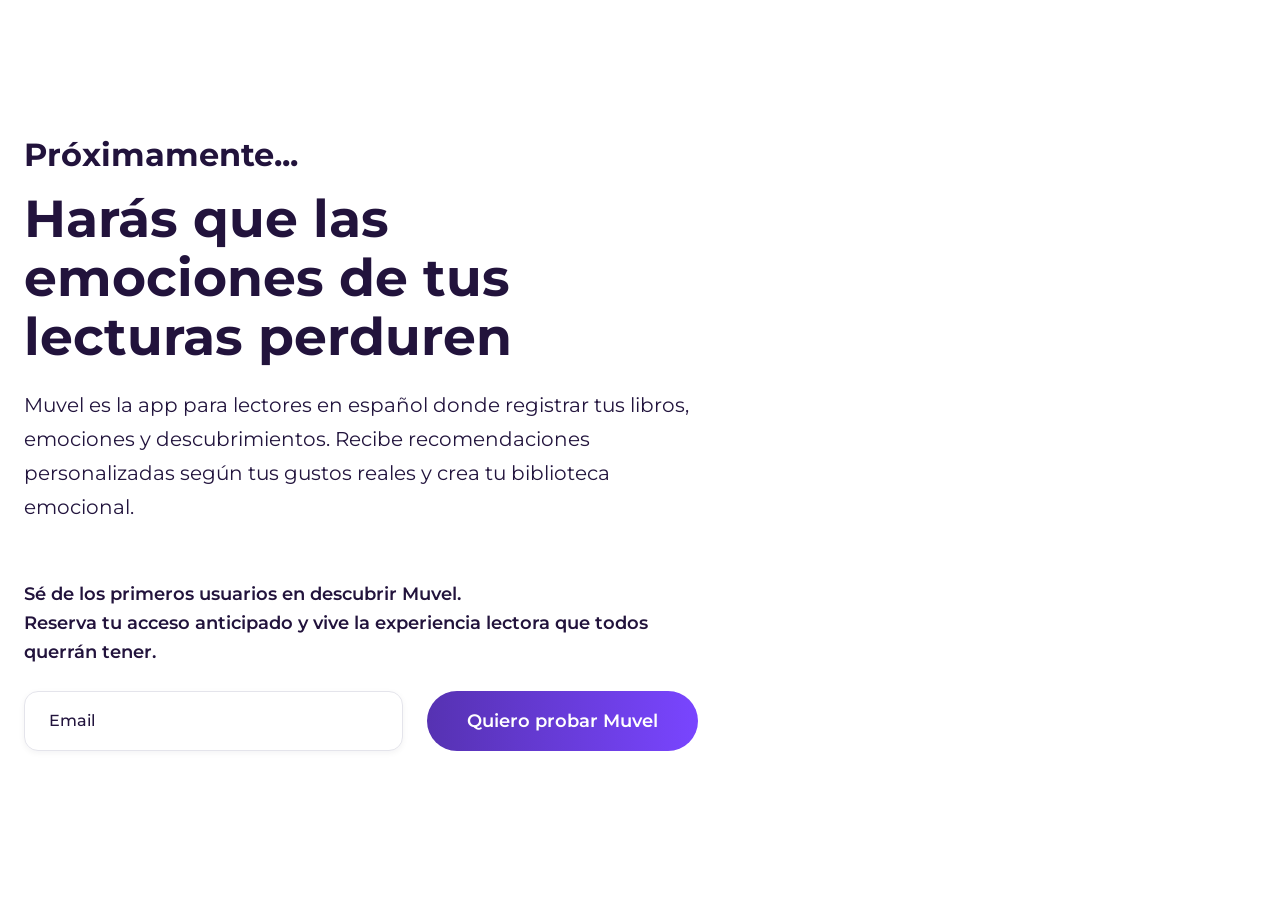
==== index.html @ 76f4d7ae "Redo form code" ====
<!DOCTYPE html>
<html data-wf-domain="muvelapp.com" data-wf-page="687103ee3de84ca63ff8474a"
      data-wf-site="687103ee3de84ca63ff84767" data-wf-status="1" lang="en"
      class="w-mod-js w-mod-touch wf-montserrat-n2-active wf-montserrat-n5-active wf-montserrat-n4-active wf-montserrat-n3-active wf-montserrat-n9-active wf-montserrat-n6-active wf-montserrat-n1-active wf-montserrat-n7-active wf-montserrat-n8-active wf-montserrat-i9-active wf-montserrat-i3-active wf-montserrat-i1-active wf-montserrat-i7-active wf-montserrat-i2-active wf-montserrat-i5-active wf-montserrat-i6-active wf-montserrat-i8-active wf-montserrat-i4-active wf-active w-mod-ix">
<head>
    <meta http-equiv="Content-Type" content="text/html; charset=UTF-8">
    <style>.wf-force-outline-none[tabindex="-1"]:focus {
        outline: none;
    }</style>
    <title>Muvel - Tu app de libros en español para registrar lecturas y emociones</title>
    <meta content="Muvel es la app para lectores en español donde registrarás tus libros y emociones al leer. Descubrí recomendaciones personalizadas según tus gustos reales y creá tu biblioteca emocional. Próximamente disponible."
          name="description">
    <meta content="Muvel - Tu app de libros en español para registrar lecturas y emociones" property="og:title">
    <meta content="Muvel es la app para lectores en español donde registrarás tus libros y emociones al leer. Descubrí recomendaciones personalizadas según tus gustos reales y creá tu biblioteca emocional. Próximamente disponible."
          property="og:description">
    <meta content="https://site.muvelapp.com/opengraph.png" property="og:image">
    <meta content="Muvel - Tu app de libros en español para registrar lecturas y emociones" property="twitter:title">
    <meta content="Muvel es la app para lectores en español donde registrarás tus libros y emociones al leer. Descubrí recomendaciones personalizadas según tus gustos reales y creá tu biblioteca emocional. Próximamente disponible."
          property="twitter:description">
    <meta content="https://site.muvelapp.com/opengraph.png" property="twitter:image">
    <meta property="og:type" content="website">
    <meta content="summary_large_image" name="twitter:card">
    <meta content="width=device-width, initial-scale=1" name="viewport">
    <meta content="Muvel" name="generator">
    <link href="assets/muvelapp.css" rel="stylesheet" type="text/css">
    <link href="https://fonts.googleapis.com/" rel="preconnect">
    <link href="https://fonts.gstatic.com/" rel="preconnect" crossorigin="anonymous">
    <script src="assets/webfont.js" type="text/javascript"></script>
    <script type="text/javascript">WebFont.load({google: {families: ["Montserrat:100,100italic,200,200italic,300,300italic,400,400italic,500,500italic,600,600italic,700,700italic,800,800italic,900,900italic"]}});</script>
    <script type="text/javascript">!function (o, c) {
        var n = c.documentElement, t = " w-mod-";
        n.className += t + "js", ("ontouchstart" in o || o.DocumentTouch && c instanceof DocumentTouch) && (n.className += t + "touch")
    }(window, document);</script>
    <link href="https://site.muvelapp.com/favicon.png" rel="shortcut icon" type="image/x-icon">
    <link href="https://site.muvelapp.com/webclic.png" rel="apple-touch-icon">
    <link href="https://muvelapp.com/" rel="canonical">
</head>
<body class="body">
<div class="page-wrapper">
    <div data-w-id="ee66bade-55fe-b19a-4c7f-34e218c66fb2" class="section home-hero">
        <div class="container-default home-hero w-container">
            <div class="home-hero-wrapper">
                <div class="home-hero-content"><img src="https://site.muvelapp.com/logo.png"
                                                    srcset="https://site.muvelapp.com/logo-500.png 500w, https://site.muvelapp.com/logo-800.png 800w, https://site.muvelapp.com/logo-1080.png 1080w, https://site.muvelapp.com/logo-1600.png 1600w, https://site.muvelapp.com/logo-2000.png 2000w, https://site.muvelapp.com/logo-bold.png 2228w"
                                                    width="Auto"
                                                    sizes="(max-width: 767px) 100vw, (max-width: 991px) 728px, 940px"
                                                    alt="" class="header-logo">
                    <h2 class="title about-careers">Próximamente...</h2>
                    <h1 data-w-id="03394d4c-e7c1-e58b-b865-8094a937b6ac"
                        style="transform: translate3d(0px, 0px, 0px) scale3d(1, 1, 1) rotateX(0deg) rotateY(0deg) rotateZ(0deg) skew(0deg, 0deg); opacity: 1; transform-style: preserve-3d;"
                        class="heading"><strong class="bold-text-3">Harás que las emociones de tus lecturas
                        perduren</strong></h1>
                    <p data-w-id="7b39e39f-418a-2eea-380b-c4c97248a7a3"
                       style="transform: translate3d(0px, 0px, 0px) scale3d(1, 1, 1) rotateX(0deg) rotateY(0deg) rotateZ(0deg) skew(0deg, 0deg); opacity: 1; transform-style: preserve-3d;"
                       class="paragraph-large home-hero">Muvel es la app para lectores en español donde registrar tus
                        libros, emociones y descubrimientos. Recibe recomendaciones personalizadas según tus gustos
                        reales y crea tu biblioteca emocional.</p>
                    <div class="text-block-3">Sé de los primeros usuarios en descubrir Muvel.<br>Reserva tu acceso
                        anticipado y vive la experiencia lectora que todos querrán tener.
                    </div>
                    <div class="w-form">
                        <form id="email-form" name="email-form" data-name="Email Form" class="form-2" aria-label="Email Form">
                            <input class="input w-input" maxlength="256" name="email" data-name="Email"
                                   placeholder="Email" type="email" id="email" required="">
                            <input type="submit" data-wait="Un momento..."
                                   class="button-primary w-button" value="Quiero probar Muvel">
                        </form>
                        <div id="success-message" class="success-message-2 w-form-done" tabindex="-1" role="region"
                             aria-label="Email Form success">
                            <div class="text-block-5">¡Gracias! Tu solicitud de fue enviada.<br>Te contactaremos pronto
                                para darte acceso a nuestra app.
                            </div>
                        </div>
                        <div id="error-message" class="error-message w-form-fail" tabindex="-1" role="region"
                             aria-label="Email Form failure">
                            <div>¡Ups! Algo salió mal.</div>
                        </div>
                    </div>
                </div>
                <header class="hero-image-wrapper">
                    <div class="bg home-hero"><img src="https://site.muvelapp.com/background.png"
                                                   srcset="https://site.muvelapp.com/background-500.png 500w, https://site.muvelapp.com/background-800.png 800w, https://site.muvelapp.com/background-1080.png 1080w, https://site.muvelapp.com/background-2040.png 1577w"
                                                   data-w-id="b68f268d-3dcc-ef2b-8ead-6e0f1eb73aaa"
                                                   sizes="(max-width: 767px) 100vw, (max-width: 991px) 728px, 940px"
                                                   alt="" class="image bg-home-hero"
                                                   style="will-change: transform; transform: translate3d(0px, 0px, 0px) scale3d(4, 4, 1) rotateX(0deg) rotateY(0deg) rotateZ(-180deg) skew(0deg, 0deg); transform-style: preserve-3d;">
                    </div>
                    <img src="https://site.muvelapp.com/prototype.png" alt=""
                         sizes="(max-width: 767px) 100vw, (max-width: 991px) 728px, 940px"
                         srcset="https://site.muvelapp.com/prototype-500.png 500w, https://site.muvelapp.com/prototype-800.png 800w, https://site.muvelapp.com/prototype-1080.png 1080w, https://site.muvelapp.com/prototype-2044.png 1335w"
                         class="image home-hero"
                         style="will-change: opacity, transform; opacity: 1; transform: translate3d(0px, 39.9856px, 0px) scale3d(1, 1, 1) rotateX(0deg) rotateY(0deg) rotateZ(0deg) skew(0deg, 0deg); transform-style: preserve-3d;">
                </header>
            </div>
        </div>
    </div>
</div>
<script src="assets/jquery-3.5.1.min.js" type="text/javascript"
        integrity="sha256-9/aliU8dGd2tb6OSsuzixeV4y/faTqgFtohetphbbj0=" crossorigin="anonymous"></script>
<script src="assets/script1.js" type="text/javascript"></script>
<script src="assets/script2.js" type="text/javascript"></script>
<script src="assets/script3.js" type="text/javascript"></script>
<style>.card.faq {
    cursor: pointer;
    touch-action: manipulation;
}

null {
    cursor: pointer;
    touch-action: manipulation;
}</style>
<style>.card.faq {
    cursor: pointer;
    touch-action: manipulation;
}</style>
</body>
<y4d443310-49e5-4757-8be0-3e468cffb097>
    <template shadowrootmode="closed">
        <div id="3424764d-53c9-4729-9042-83f203bd548a"
             style="position: fixed; top: 0px; left: 50%; transform: translateX(-50%); z-index: 2147483647;"></div>
        <style>*, ::backdrop, :after, :before {
            --tw-border-spacing-x: 0;
            --tw-border-spacing-y: 0;
            --tw-translate-x: 0;
            --tw-translate-y: 0;
            --tw-rotate: 0;
            --tw-skew-x: 0;
            --tw-skew-y: 0;
            --tw-scale-x: 1;
            --tw-scale-y: 1;
            --tw-pan-x: ;
            --tw-pan-y: ;
            --tw-pinch-zoom: ;
            --tw-scroll-snap-strictness: proximity;
            --tw-gradient-from-position: ;
            --tw-gradient-via-position: ;
            --tw-gradient-to-position: ;
            --tw-ordinal: ;
            --tw-slashed-zero: ;
            --tw-numeric-figure: ;
            --tw-numeric-spacing: ;
            --tw-numeric-fraction: ;
            --tw-ring-inset: ;
            --tw-ring-offset-width: 0px;
            --tw-ring-offset-color: #fff;
            --tw-ring-color: #3b82f680;
            --tw-ring-offset-shadow: 0 0 #0000;
            --tw-ring-shadow: 0 0 #0000;
            --tw-shadow: 0 0 #0000;
            --tw-shadow-colored: 0 0 #0000;
            --tw-blur: ;
            --tw-brightness: ;
            --tw-contrast: ;
            --tw-grayscale: ;
            --tw-hue-rotate: ;
            --tw-invert: ;
            --tw-saturate: ;
            --tw-sepia: ;
            --tw-drop-shadow: ;
            --tw-backdrop-blur: ;
            --tw-backdrop-brightness: ;
            --tw-backdrop-contrast: ;
            --tw-backdrop-grayscale: ;
            --tw-backdrop-hue-rotate: ;
            --tw-backdrop-invert: ;
            --tw-backdrop-opacity: ;
            --tw-backdrop-saturate: ;
            --tw-backdrop-sepia: ;
            --tw-contain-size: ;
            --tw-contain-layout: ;
            --tw-contain-paint: ;
            --tw-contain-style:
        }

        *, :after, :before {
            border: 0 solid #1b1b1b33;
            box-sizing: border-box
        }

        :after, :before {
            --tw-content: ""
        }

        :host, html {
            line-height: 1.5;
            -webkit-text-size-adjust: 100%;
            font-family: Lato, ui-sans-serif, system-ui, -apple-system, BlinkMacSystemFont, Segoe UI, Roboto, Helvetica Neue, Arial, Noto Sans, sans-serif, Apple Color Emoji, Segoe UI Emoji, Segoe UI Symbol, Noto Color Emoji;
            font-feature-settings: normal;
            font-variation-settings: normal;
            tab-size: 4;
            -webkit-tap-highlight-color: transparent
        }

        body {
            line-height: inherit;
            margin: 0
        }

        hr {
            border-top-width: 1px;
            color: inherit;
            height: 0
        }

        abbr:where([title]) {
            text-decoration: underline dotted
        }

        h1, h2, h3, h4, h5, h6 {
            font-size: inherit;
            font-weight: inherit
        }

        a {
            color: inherit;
            text-decoration: inherit
        }

        b, strong {
            font-weight: bolder
        }

        code, kbd, pre, samp {
            font-family: ui-monospace, SFMono-Regular, Menlo, Monaco, Consolas, Liberation Mono, Courier New, monospace;
            font-feature-settings: normal;
            font-size: 1em;
            font-variation-settings: normal
        }

        small {
            font-size: 80%
        }

        sub, sup {
            font-size: 75%;
            line-height: 0;
            position: relative;
            vertical-align: initial
        }

        sub {
            bottom: -.25em
        }

        sup {
            top: -.5em
        }

        table {
            border-collapse: collapse;
            border-color: inherit;
            text-indent: 0
        }

        button, input, optgroup, select, textarea {
            color: inherit;
            font-family: inherit;
            font-feature-settings: inherit;
            font-size: 100%;
            font-variation-settings: inherit;
            font-weight: inherit;
            letter-spacing: inherit;
            line-height: inherit;
            margin: 0;
            padding: 0
        }

        button, select {
            text-transform: none
        }

        button, input:where([type=button]), input:where([type=reset]), input:where([type=submit]) {
            -webkit-appearance: button;
            background-color: initial;
            background-image: none
        }

        :-moz-focusring {
            outline: auto
        }

        :-moz-ui-invalid {
            box-shadow: none
        }

        progress {
            vertical-align: initial
        }

        ::-webkit-inner-spin-button, ::-webkit-outer-spin-button {
            height: auto
        }

        [type=search] {
            -webkit-appearance: textfield;
            outline-offset: -2px
        }

        ::-webkit-search-decoration {
            -webkit-appearance: none
        }

        ::-webkit-file-upload-button {
            -webkit-appearance: button;
            font: inherit
        }

        summary {
            display: list-item
        }

        blockquote, dd, dl, figure, h1, h2, h3, h4, h5, h6, hr, p, pre {
            margin: 0
        }

        fieldset {
            margin: 0
        }

        fieldset, legend {
            padding: 0
        }

        menu, ol, ul {
            list-style: none;
            margin: 0;
            padding: 0
        }

        dialog {
            padding: 0
        }

        textarea {
            resize: vertical
        }

        input::placeholder, textarea::placeholder {
            color: #5e5e5e;
            opacity: 1
        }

        [role=button], button {
            cursor: pointer
        }

        :disabled {
            cursor: default
        }

        audio, canvas, embed, iframe, img, object, svg, video {
            display: block;
            vertical-align: middle
        }

        img, video {
            height: auto;
            max-width: 100%
        }

        [hidden]:where(:not([hidden=until-found])) {
            display: none
        }

        :host, :root {
            --white-fixed: 255 255 255;
            --black-fixed: 27 27 27;
            --background-low: 243 243 243;
            --background-high: 255 255 255;
            --background-overlay: #1b1b1bad;
            --background-success: 10 133 80;
            --background-caution: 222 39 23;
            --background-attention: 255 161 0;
            --text-primary: 27 27 27;
            --text-secondary: 94 94 94;
            --text-disabled: #1b1b1b5c;
            --text-accent-primary: 62 95 255;
            --text-accent-secondary: 59 84 199;
            --text-accent-disabled: #1b1b1b5c;
            --text-success: 6 121 72;
            --text-caution: 191 34 19;
            --text-attention: 217 108 0;
            --text-on-accent-primary: 255 255 255;
            --text-on-accent-secondary: #ffffffb3;
            --text-on-accent-disabled: #fff;
            --fill-accent-primary: 62 95 255;
            --fill-accent-secondary: 59 84 199;
            --fill-accent-tertiary: 43 67 178;
            --fill-accent-disabled: #1b1b1b33;
            --fill-grey-primary: 255 255 255;
            --fill-grey-secondary: 241 241 241;
            --fill-grey-tertiary: 250 250 250;
            --fill-grey-disabled: #1b1b1b33;
            --fill-grey-neutral: 136 136 136;
            --fill-grey-black: 27 27 27;
            --fill-success: 10 133 80;
            --fill-caution: 222 39 23;
            --fill-attention: 255 161 0;
            --stroke-divider: 224 224 224;
            --stroke-card-soft: 237 237 237;
            --stroke-card-medium: #1b1b1b4d;
            --stroke-disabled: #1b1b1b33;
            --system-info: 62 95 255;
            --system-success: 6 121 72;
            --system-caution: 255 126 35;
            --system-attention: 191 34 19;
            --system-critical: 191 34 19
        }

        .dark {
            --white-fixed: 255 255 255;
            --black-fixed: 27 27 27;
            --background-low: 63 63 63;
            --background-high: 27 27 27;
            --background-overlay: #1b1b1bad;
            --background-success: 24 134 87;
            --background-caution: 222 39 23;
            --background-attention: 255 161 0;
            --text-primary: 255 255 255;
            --text-secondary: 207 207 207;
            --text-disabled: #ffffff54;
            --text-accent-primary: 97 124 255;
            --text-accent-secondary: 59 84 199;
            --text-accent-disabled: #ffffff5c;
            --text-success: 51 204 112;
            --text-caution: 255 120 107;
            --text-attention: 250 146 0;
            --text-on-accent-primay: 255 255 255;
            --text-on-accent-secondary: #ffffffb3;
            --text-on-accent-disabled: #ffffff5c;
            --fill-accent-primary: 62 95 255;
            --fill-accent-secondary: 59 84 199;
            --fill-accent-tertiary: 43 67 178;
            --fill-grey-primary: 63 63 63;
            --fill-grey-secondary: 41 41 41;
            --fill-grey-tertiary: 32 32 32;
            --fill-grey-neutral: 162 162 162;
            --fill-accent-disabled: #ffffff26;
            --fill-grey-disabled: #ffffff26;
            --fill-grey-black: 255 255 255;
            --fill-success: 24 134 87;
            --fill-caution: 222 39 23;
            --fill-attention: 255 161 0;
            --stroke-divider: 46 46 46;
            --stroke-card-soft: 45 45 45;
            --stroke-card-medium: #75757575;
            --stroke-disabled: #ffffff26;
            --system-info: 62 95 255;
            --system-success: 51 204 112;
            --system-caution: 227 122 48;
            --system-attention: 255 120 107;
            --system-critical: 255 120 107
        }

        .container {
            width: 100%
        }

        @media (min-width: 640px) {
            .container {
                max-width: 640px
            }
        }

        @media (min-width: 768px) {
            .container {
                max-width: 768px
            }
        }

        @media (min-width: 1024px) {
            .container {
                max-width: 1024px
            }
        }

        @media (min-width: 1280px) {
            .container {
                max-width: 1280px
            }
        }

        @media (min-width: 1536px) {
            .container {
                max-width: 1536px
            }
        }

        .pointer-events-none {
            pointer-events: none
        }

        .\!visible {
            visibility: visible !important
        }

        .inset-0 {
            inset: 0
        }

        .inset-y-0 {
            bottom: 0;
            top: 0
        }

        .bottom-0 {
            bottom: 0
        }

        .bottom-\[64px\] {
            bottom: 64px
        }

        .left-0 {
            left: 0
        }

        .left-1\/2, .left-2\/4 {
            left: 50%
        }

        .top-1\/2 {
            top: 50%
        }

        .top-2 {
            top: .5em
        }

        .top-2\/4 {
            top: 50%
        }

        .z-50 {
            z-index: 50
        }

        .z-\[1\] {
            z-index: 1
        }

        .m-0 {
            margin: 0
        }

        .\!mt-0\.5 {
            margin-top: .125em !important
        }

        .ml-1\.5 {
            margin-left: .375em
        }

        .ml-10 {
            margin-left: 2.5em
        }

        .ml-4 {
            margin-left: 1em
        }

        .mr-0 {
            margin-right: 0
        }

        .mr-10 {
            margin-right: 2.5em
        }

        .mr-4 {
            margin-right: 1em
        }

        .mt-0\.5 {
            margin-top: .125em
        }

        .line-clamp-2 {
            -webkit-line-clamp: 2
        }

        .line-clamp-2, .line-clamp-3 {
            display: -webkit-box;
            overflow: hidden;
            -webkit-box-orient: vertical
        }

        .line-clamp-3 {
            -webkit-line-clamp: 3
        }

        .line-clamp-4 {
            -webkit-line-clamp: 4
        }

        .line-clamp-4, .line-clamp-5 {
            display: -webkit-box;
            overflow: hidden;
            -webkit-box-orient: vertical
        }

        .line-clamp-5 {
            -webkit-line-clamp: 5
        }

        .line-clamp-6 {
            display: -webkit-box;
            overflow: hidden;
            -webkit-box-orient: vertical;
            -webkit-line-clamp: 6
        }

        .table {
            display: table
        }

        .inline-table {
            display: inline-table
        }

        .table-caption {
            display: table-caption
        }

        .table-cell {
            display: table-cell
        }

        .table-column {
            display: table-column
        }

        .table-column-group {
            display: table-column-group
        }

        .table-footer-group {
            display: table-footer-group
        }

        .table-header-group {
            display: table-header-group
        }

        .table-row-group {
            display: table-row-group
        }

        .table-row {
            display: table-row
        }

        .flow-root {
            display: flow-root
        }

        .inline-grid {
            display: inline-grid
        }

        .contents {
            display: contents
        }

        .list-item {
            display: list-item
        }

        .h-11 {
            height: 2.75em
        }

        .h-12 {
            height: 3em
        }

        .h-2 {
            height: .5em
        }

        .h-3\.5 {
            height: .875em
        }

        .h-\[154px\] {
            height: 154px
        }

        .h-\[18px\] {
            height: 18px
        }

        .h-\[20px\] {
            height: 20px
        }

        .h-\[49px\] {
            height: 49px
        }

        .h-px {
            height: 1px
        }

        .max-h-\[165px\] {
            max-height: 165px
        }

        .max-h-\[205px\] {
            max-height: 205px
        }

        .min-h-15 {
            min-height: 3.75em
        }

        .min-h-\[154px\] {
            min-height: 154px
        }

        .w-12 {
            width: 3em
        }

        .w-2 {
            width: .5em
        }

        .w-3\.5 {
            width: .875em
        }

        .w-44 {
            width: 11em
        }

        .w-\[18px\] {
            width: 18px
        }

        .w-\[38px\] {
            width: 38px
        }

        .w-\[43\%\] {
            width: 43%
        }

        .w-\[49px\] {
            width: 49px
        }

        .w-\[57\%\] {
            width: 57%
        }

        .min-w-0 {
            min-width: 0
        }

        .min-w-19\.5 {
            min-width: 4.875em
        }

        .min-w-35\.5 {
            min-width: 8.875em
        }

        .min-w-42\.5 {
            min-width: 10.625em
        }

        .flex-1 {
            flex: 1 1 0%
        }

        .flex-shrink {
            flex-shrink: 1
        }

        .flex-grow-0 {
            flex-grow: 0
        }

        .-translate-x-1\/2, .-translate-x-2\/4 {
            --tw-translate-x: -50%
        }

        .-translate-x-1\/2, .-translate-x-2\/4, .-translate-y-1\/2, .-translate-y-2\/4 {
            transform: translate(var(--tw-translate-x), var(--tw-translate-y)) rotate(var(--tw-rotate)) skew(var(--tw-skew-x)) skewY(var(--tw-skew-y)) scaleX(var(--tw-scale-x)) scaleY(var(--tw-scale-y))
        }

        .-translate-y-1\/2, .-translate-y-2\/4 {
            --tw-translate-y: -50%
        }

        .translate-x-1 {
            --tw-translate-x: .25em
        }

        .translate-x-1, .translate-x-5 {
            transform: translate(var(--tw-translate-x), var(--tw-translate-y)) rotate(var(--tw-rotate)) skew(var(--tw-skew-x)) skewY(var(--tw-skew-y)) scaleX(var(--tw-scale-x)) scaleY(var(--tw-scale-y))
        }

        .translate-x-5 {
            --tw-translate-x: 1.25em
        }

        .-rotate-90 {
            --tw-rotate: -90deg
        }

        .-rotate-90, .rotate-180 {
            transform: translate(var(--tw-translate-x), var(--tw-translate-y)) rotate(var(--tw-rotate)) skew(var(--tw-skew-x)) skewY(var(--tw-skew-y)) scaleX(var(--tw-scale-x)) scaleY(var(--tw-scale-y))
        }

        .rotate-180 {
            --tw-rotate: 180deg
        }

        .rotate-90 {
            --tw-rotate: 90deg
        }

        .rotate-90, .scale-100 {
            transform: translate(var(--tw-translate-x), var(--tw-translate-y)) rotate(var(--tw-rotate)) skew(var(--tw-skew-x)) skewY(var(--tw-skew-y)) scaleX(var(--tw-scale-x)) scaleY(var(--tw-scale-y))
        }

        .scale-100 {
            --tw-scale-x: 1;
            --tw-scale-y: 1
        }

        .scale-95 {
            --tw-scale-x: .95;
            --tw-scale-y: .95
        }

        .-scale-x-100, .scale-95 {
            transform: translate(var(--tw-translate-x), var(--tw-translate-y)) rotate(var(--tw-rotate)) skew(var(--tw-skew-x)) skewY(var(--tw-skew-y)) scaleX(var(--tw-scale-x)) scaleY(var(--tw-scale-y))
        }

        .-scale-x-100 {
            --tw-scale-x: -1
        }

        .transform {
            transform: translate(var(--tw-translate-x), var(--tw-translate-y)) rotate(var(--tw-rotate)) skew(var(--tw-skew-x)) skewY(var(--tw-skew-y)) scaleX(var(--tw-scale-x)) scaleY(var(--tw-scale-y))
        }

        @keyframes spin {
            to {
                transform: rotate(1turn)
            }
        }

        .animate-spin {
            animation: spin 1s linear infinite
        }

        .cursor-auto {
            cursor: auto
        }

        .select-none {
            user-select: none
        }

        .\!resize-none {
            resize: none !important
        }

        .appearance-none {
            appearance: none
        }

        .flex-wrap {
            flex-wrap: wrap
        }

        .flex-wrap-reverse {
            flex-wrap: wrap-reverse
        }

        .gap-4 {
            gap: 1em
        }

        .gap-x-3\.5 {
            column-gap: .875em
        }

        .gap-y-3 {
            row-gap: .75em
        }

        .overflow-auto {
            overflow: auto
        }

        .break-all {
            word-break: break-all
        }

        .rounded-full {
            border-radius: 9999px
        }

        .\!border-0 {
            border-width: 0 !important
        }

        .border-none {
            border-style: none
        }

        .border-disabled {
            border-color: var(--fill-accent-disabled)
        }

        .border-gray-700 {
            border-color: #1b1b1b4d
        }

        .border-transparent {
            border-color: #0000
        }

        .bg-black {
            background-color: rgb(var(--black-fixed))
        }

        .bg-black\/60 {
            background-color: rgb(var(--black-fixed)/.6)
        }

        .bg-disabled {
            background-color: var(--fill-accent-disabled)
        }

        .bg-gray-dark-400 {
            --tw-bg-opacity: 1;
            background-color: rgb(56 56 56/var(--tw-bg-opacity))
        }

        .bg-grey-disabled {
            background-color: var(--fill-grey-disabled)
        }

        .bg-primary {
            background-color: rgb(var(--fill-accent-primary))
        }

        .bg-transparent {
            background-color: initial
        }

        .fill-attention-foreground {
            fill: rgb(var(--text-attention))
        }

        .fill-black {
            fill: rgb(var(--black-fixed))
        }

        .fill-caution-foreground {
            fill: rgb(var(--text-caution))
        }

        .fill-disabled {
            fill: var(--fill-accent-disabled)
        }

        .fill-grey-neutral {
            fill: rgb(var(--fill-grey-neutral))
        }

        .fill-success-foreground {
            fill: rgb(var(--text-success))
        }

        .fill-system-attention {
            fill: rgb(var(--system-attention))
        }

        .fill-transparent {
            fill: #0000
        }

        .stroke-black {
            stroke: rgb(var(--black-fixed))
        }

        .stroke-disabled {
            stroke: var(--fill-accent-disabled)
        }

        .stroke-gray-300 {
            stroke: #1b1b1b5c
        }

        .stroke-gray-5 {
            stroke: #ffffff54
        }

        .stroke-grey-neutral {
            stroke: rgb(var(--fill-grey-neutral))
        }

        .stroke-white {
            stroke: rgb(var(--white-fixed))
        }

        .p-5 {
            padding: 1.25em
        }

        .px-3 {
            padding-left: .75em;
            padding-right: .75em
        }

        .py-1\.25 {
            padding-bottom: .3125em;
            padding-top: .3125em
        }

        .py-4 {
            padding-bottom: 1em;
            padding-top: 1em
        }

        .pb-0 {
            padding-bottom: 0
        }

        .pl-1 {
            padding-left: .25em
        }

        .pl-10 {
            padding-left: 2.5em
        }

        .pl-2\.5 {
            padding-left: .625em
        }

        .pr-2 {
            padding-right: .5em
        }

        .pr-2\.5 {
            padding-right: .625em
        }

        .pr-9 {
            padding-right: 2.25em
        }

        .pt-2\.5 {
            padding-top: .625em
        }

        .text-left {
            text-align: left
        }

        .text-right {
            text-align: right
        }

        .text-justify {
            text-align: justify
        }

        .text-end {
            text-align: end
        }

        .text-2xl {
            font-size: 1.5em;
            line-height: 1.17em
        }

        .text-sm {
            font-size: .875em;
            line-height: 1.43em
        }

        .text-xs {
            font-size: .75em;
            line-height: 1.34em
        }

        .font-medium {
            font-weight: 500
        }

        .font-normal {
            font-weight: 400
        }

        .font-semibold {
            font-weight: 600
        }

        .capitalize {
            text-transform: capitalize
        }

        .normal-case {
            text-transform: none
        }

        .leading-\[1\.67em\] {
            line-height: 1.67em
        }

        .text-black {
            color: rgb(var(--black-fixed))
        }

        .text-caution {
            color: rgb(var(--background-caution))
        }

        .text-caution-foreground {
            color: rgb(var(--text-caution))
        }

        .text-disabled-accent-foreground {
            color: var(--text-accent-disabled)
        }

        .text-disabled-foreground {
            color: var(--text-disabled)
        }

        .text-gray-200 {
            color: #1b1b1b33
        }

        .text-gray-500 {
            --tw-text-opacity: 1;
            color: rgb(237 237 237/var(--tw-text-opacity))
        }

        .text-grey-neutral {
            color: rgb(var(--fill-grey-neutral))
        }

        .text-primary {
            color: rgb(var(--fill-accent-primary))
        }

        .text-primary-accent-foreground {
            color: rgb(var(--text-accent-primary))
        }

        .text-primary-foreground {
            color: rgb(var(--text-primary))
        }

        .text-success {
            color: rgb(var(--background-success))
        }

        .text-success-foreground {
            color: rgb(var(--text-success))
        }

        .text-transparent {
            color: #0000
        }

        .text-white {
            color: rgb(var(--white-fixed))
        }

        .opacity-0 {
            opacity: 0
        }

        .opacity-100 {
            opacity: 1
        }

        .shadow {
            --tw-shadow: 0px 8px 8px #1b1b1b1f;
            --tw-shadow-colored: 0px 8px 8px var(--tw-shadow-color);
            box-shadow: var(--tw-ring-offset-shadow, 0 0 #0000), var(--tw-ring-shadow, 0 0 #0000), var(--tw-shadow)
        }

        .outline-none {
            outline: 2px solid #0000;
            outline-offset: 2px
        }

        .transition {
            transition-duration: .15s;
            transition-property: color, background-color, border-color, text-decoration-color, fill, stroke, opacity, box-shadow, transform, filter, backdrop-filter;
            transition-timing-function: cubic-bezier(.4, 0, .2, 1)
        }

        .transition-all {
            transition-duration: .15s;
            transition-property: all;
            transition-timing-function: cubic-bezier(.4, 0, .2, 1)
        }

        .duration-100 {
            transition-duration: .1s
        }

        .duration-200 {
            transition-duration: .2s
        }

        .duration-300 {
            transition-duration: .3s
        }

        .ease-in {
            transition-timing-function: cubic-bezier(.4, 0, 1, 1)
        }

        .ease-in-out {
            transition-timing-function: cubic-bezier(.4, 0, .2, 1)
        }

        .ease-out {
            transition-timing-function: cubic-bezier(0, 0, .2, 1)
        }

        .forced-color-adjust-none {
            forced-color-adjust: none
        }

        .visited\:text-secondary-accent-foreground:visited {
            color: rgb(var(--text-accent-secondary))
        }

        .checked\:border-\[9px\]:checked {
            border-width: 9px
        }

        .checked\:border-primary:checked {
            border-color: rgb(var(--fill-accent-primary))
        }

        .hover\:border-gray-700:hover {
            border-color: #1b1b1b4d
        }

        .hover\:bg-gray-200:hover {
            background-color: #1b1b1b33
        }

        .checked\:hover\:border-secondary:hover:checked {
            border-color: rgb(var(--fill-accent-secondary))
        }

        .focus\:outline-none:focus {
            outline: 2px solid #0000;
            outline-offset: 2px
        }

        .focus\:ring:focus {
            --tw-ring-offset-shadow: var(--tw-ring-inset) 0 0 0 var(--tw-ring-offset-width) var(--tw-ring-offset-color);
            --tw-ring-shadow: var(--tw-ring-inset) 0 0 0 calc(3px + var(--tw-ring-offset-width)) var(--tw-ring-color);
            box-shadow: var(--tw-ring-offset-shadow), var(--tw-ring-shadow), var(--tw-shadow, 0 0 #0000)
        }

        .focus\:ring-black:focus {
            --tw-ring-color: rgb(var(--black-fixed))
        }

        .focus-visible\:outline:focus-visible {
            outline-style: solid
        }

        .focus-visible\:outline-2:focus-visible {
            outline-width: 2px
        }

        .focus-visible\:outline-offset-2:focus-visible {
            outline-offset: 2px
        }

        .focus-visible\:outline-black:focus-visible {
            outline-color: rgb(var(--black-fixed))
        }

        .focus-visible\:ring:focus-visible {
            --tw-ring-offset-shadow: var(--tw-ring-inset) 0 0 0 var(--tw-ring-offset-width) var(--tw-ring-offset-color);
            --tw-ring-shadow: var(--tw-ring-inset) 0 0 0 calc(3px + var(--tw-ring-offset-width)) var(--tw-ring-color);
            box-shadow: var(--tw-ring-offset-shadow), var(--tw-ring-shadow), var(--tw-shadow, 0 0 #0000)
        }

        .focus-visible\:ring-gray-500:focus-visible {
            --tw-ring-opacity: 1;
            --tw-ring-color: rgb(237 237 237/var(--tw-ring-opacity))
        }

        .focus-visible\:ring-opacity-75:focus-visible {
            --tw-ring-opacity: .75
        }

        .active\:text-secondary-accent-foreground:active {
            color: rgb(var(--text-accent-secondary))
        }

        .checked\:disabled\:border-disabled:disabled:checked, .disabled\:border-disabled:disabled {
            border-color: var(--fill-accent-disabled)
        }

        .peer:checked ~ .peer-checked\:opacity-100 {
            opacity: 1
        }

        .data-\[closed\]\:translate-y-1\/2[data-closed] {
            --tw-translate-y: 50%
        }

        .data-\[closed\]\:scale-95[data-closed], .data-\[closed\]\:translate-y-1\/2[data-closed] {
            transform: translate(var(--tw-translate-x), var(--tw-translate-y)) rotate(var(--tw-rotate)) skew(var(--tw-skew-x)) skewY(var(--tw-skew-y)) scaleX(var(--tw-scale-x)) scaleY(var(--tw-scale-y))
        }

        .data-\[closed\]\:scale-95[data-closed] {
            --tw-scale-x: .95;
            --tw-scale-y: .95
        }

        .dark\:border-gray-dark-800:is(.dark *) {
            --tw-border-opacity: 1;
            border-color: rgb(41 41 41/var(--tw-border-opacity))
        }

        .dark\:border-white:is(.dark *) {
            border-color: rgb(var(--white-fixed))
        }

        .dark\:bg-black\/60:is(.dark *) {
            background-color: rgb(var(--black-fixed)/.6)
        }

        .dark\:bg-transparent:is(.dark *) {
            background-color: initial
        }

        .dark\:bg-white:is(.dark *) {
            background-color: rgb(var(--white-fixed))
        }

        .dark\:fill-black:is(.dark *) {
            fill: rgb(var(--black-fixed))
        }

        .dark\:fill-white:is(.dark *) {
            fill: rgb(var(--white-fixed))
        }

        .dark\:stroke-black:is(.dark *) {
            stroke: rgb(var(--black-fixed))
        }

        .dark\:stroke-gray-5:is(.dark *) {
            stroke: #ffffff54
        }

        .dark\:stroke-white:is(.dark *) {
            stroke: rgb(var(--white-fixed))
        }

        .dark\:text-caution-foreground:is(.dark *) {
            color: rgb(var(--text-caution))
        }

        .dark\:text-disabled-foreground:is(.dark *) {
            color: var(--text-disabled)
        }

        .dark\:text-grey-neutral:is(.dark *) {
            color: rgb(var(--fill-grey-neutral))
        }

        .dark\:text-primary-accent-foreground:is(.dark *) {
            color: rgb(var(--text-accent-primary))
        }

        .dark\:text-primary-foreground:is(.dark *) {
            color: rgb(var(--text-primary))
        }

        .dark\:text-success-foreground:is(.dark *) {
            color: rgb(var(--text-success))
        }

        .dark\:text-white:is(.dark *) {
            color: rgb(var(--white-fixed))
        }

        .dark\:shadow-gray-200:is(.dark *) {
            --tw-shadow-color: #1b1b1b33;
            --tw-shadow: var(--tw-shadow-colored)
        }

        .dark\:checked\:border-primary:checked:is(.dark *) {
            border-color: rgb(var(--fill-accent-primary))
        }

        .dark\:hover\:border-gray-dark-950:hover:is(.dark *) {
            border-color: #75757575
        }

        .dark\:checked\:hover\:border-secondary:hover:checked:is(.dark *) {
            border-color: rgb(var(--fill-accent-secondary))
        }

        .dark\:focus\:ring-white:focus:is(.dark *) {
            --tw-ring-color: rgb(var(--white-fixed))
        }

        .focus-visible\:dark\:outline-white:is(.dark *):focus-visible {
            outline-color: rgb(var(--white-fixed))
        }

        .dark\:disabled\:border-disabled:disabled:is(.dark *) {
            border-color: var(--fill-accent-disabled)
        }

        .dark\:disabled\:bg-transparent:disabled:is(.dark *) {
            background-color: initial
        }

        @media (forced-colors: active) {
            .forced-colors\:outline {
                outline-style: solid
            }

            .forced-colors\:outline-black {
                outline-color: rgb(var(--black-fixed))
            }

            .forced-colors\:dark\:outline-white:is(.dark *) {
                outline-color: rgb(var(--white-fixed))
            }
        }

        .extension-button-base {
            padding: .25em 1em;
            white-space: nowrap
        }

        .extension-button-base:disabled {
            cursor: not-allowed
        }

        .extension-button-base {
            border-color: #0000;
            border-radius: .25em;
            border-width: 1px;
            font-size: 1em;
            line-height: 1.5em;
            outline: 2px solid #0000;
            outline-offset: 2px
        }

        .extension-button-base:focus-visible {
            outline-color: rgb(var(--black-fixed));
            outline-offset: 2px;
            outline-style: solid;
            outline-width: 2px
        }

        .extension-button-base:is(.dark *):focus-visible {
            outline-color: rgb(var(--white-fixed))
        }

        .extension-button-primary {
            background-color: rgb(var(--fill-accent-primary))
        }

        .extension-button-primary:hover {
            background-color: rgb(var(--fill-accent-secondary))
        }

        .extension-button-primary:active {
            background-color: rgb(var(--fill-accent-tertiary))
        }

        .extension-button-primary:disabled {
            background-color: var(--fill-grey-disabled)
        }

        .extension-button-primary {
            color: rgb(var(--text-on-accent-primary))
        }

        .extension-button-primary:active, .extension-button-primary:hover {
            color: var(--text-on-accent-secondary)
        }

        .extension-button-primary:disabled {
            color: var(--text-on-accent-disabled)
        }

        .extension-button-secondary {
            background-color: rgb(var(--background-high))
        }

        .extension-button-secondary:hover {
            background-color: rgb(var(--fill-grey-secondary))
        }

        .extension-button-secondary:active {
            background-color: rgb(var(--fill-grey-tertiary))
        }

        .extension-button-secondary:disabled {
            background-color: var(--fill-grey-disabled)
        }

        .extension-button-secondary, .extension-button-secondary:active, .extension-button-secondary:hover {
            border-color: rgb(var(--stroke-card-soft))
        }

        .extension-button-secondary:disabled {
            border-color: var(--fill-accent-disabled)
        }

        .extension-button-secondary, .extension-button-secondary:active, .extension-button-secondary:hover {
            color: rgb(var(--text-secondary))
        }

        .extension-button-secondary:disabled {
            color: var(--text-disabled)
        }

        .extension-button-content-script-transparent {
            background-color: initial;
            border-color: rgb(var(--white-fixed));
            color: rgb(var(--white-fixed))
        }

        .extension-button-disabled {
            --tw-bg-opacity: 1;
            background-color: rgb(208 209 211/var(--tw-bg-opacity))
        }

        .extension-button-disabled:is(.dark *) {
            background-color: #ffffff26
        }

        .extension-button-disabled {
            color: rgb(var(--white-fixed))
        }

        .extension-button-disabled:is(.dark *) {
            color: #ffffff5c
        }

        .extension-button-disabled {
            cursor: not-allowed
        }

        .extension-icon-button-base:hover {
            background-color: rgb(var(--fill-grey-secondary))
        }

        .extension-icon-button-base:active {
            background-color: rgb(var(--background-high))
        }

        .extension-icon-button-base {
            cursor: pointer
        }

        .extension-icon-button-base:disabled {
            cursor: not-allowed
        }

        .extension-icon-button-base {
            border-radius: .25em;
            font-size: 1em;
            line-height: 1.5em;
            outline: 2px solid #0000;
            outline-offset: 2px
        }

        .extension-icon-button-base:focus-visible {
            outline-color: rgb(var(--black-fixed));
            outline-offset: 2px;
            outline-style: solid;
            outline-width: 2px
        }

        .extension-icon-button-base:is(.dark *):focus-visible {
            outline-color: rgb(var(--white-fixed))
        }

        .extension-icon-button {
            background-color: initial
        }

        .extension-icon-button-secondary {
            --tw-bg-opacity: 1;
            background-color: rgb(252 252 252/var(--tw-bg-opacity))
        }

        .extension-icon-button-secondary:is(.dark *) {
            --tw-bg-opacity: 1;
            background-color: rgb(41 41 41/var(--tw-bg-opacity))
        }

        svg.extension-icon-flag {
            border-radius: 9999px;
            border-style: solid;
            border-width: 1px;
            --tw-border-opacity: 1;
            border-color: rgb(237 237 237/var(--tw-border-opacity))
        }

        svg.extension-icon-flag:is(.dark *) {
            --tw-border-opacity: 1;
            border-color: rgb(45 45 45/var(--tw-border-opacity))
        }

        .dropdown-container {
            position: relative
        }

        .dropdown-container-default {
            background-color: rgb(var(--background-high));
            border-color: var(--stroke-card-medium);
            border-radius: .25em;
            border-width: 1px;
            text-align: left
        }

        .dropdown-container-default:hover {
            background-color: rgb(var(--stroke-card-soft))
        }

        .dropdown-container-default:focus {
            outline: 2px solid #0000;
            outline-offset: 2px;
            --tw-ring-offset-shadow: var(--tw-ring-inset) 0 0 0 var(--tw-ring-offset-width) var(--tw-ring-offset-color);
            --tw-ring-shadow: var(--tw-ring-inset) 0 0 0 calc(2px + var(--tw-ring-offset-width)) var(--tw-ring-color);
            box-shadow: var(--tw-ring-offset-shadow), var(--tw-ring-shadow), var(--tw-shadow, 0 0 #0000);
            --tw-ring-color: rgb(var(--black-fixed));
            --tw-ring-offset-width: 2px;
            --tw-ring-offset-color: #ededed
        }

        .dropdown-container-default:focus:is(.dark *) {
            --tw-ring-color: rgb(var(--white-fixed));
            --tw-ring-offset-color: #2d2d2d
        }

        .dropdown-container.disabled {
            background-color: var(--fill-accent-disabled);
            border-color: var(--fill-accent-disabled);
            cursor: not-allowed
        }

        .dropdown-container.disabled:is(.dark *) {
            background-color: #ffffff26;
            border-color: #ffffff26
        }

        .dropdown-input:has(.icon-btn) {
            padding: .5em
        }

        .dropdown-selected-value {
            color: rgb(var(--text-primary));
            display: flex;
            font-size: .875em;
            line-height: 1.43em
        }

        .disabled .dropdown-selected-value {
            color: #1b1b1b5c
        }

        .disabled .dropdown-selected-value:is(.dark *) {
            color: #ffffff5c
        }

        .disabled .dropdown-selected-value svg.canBeDisabled {
            stroke: #1b1b1b5c
        }

        .disabled .dropdown-selected-value svg.canBeDisabled:is(.dark *) {
            stroke: #ffffff5c
        }

        .disabled .dropdown-tool svg {
            fill: #1b1b1b5c
        }

        .disabled .dropdown-tool svg:is(.dark *) {
            fill: #ffffff5c
        }

        .dropdown-input {
            align-items: center;
            display: flex;
            justify-content: space-between;
            padding: .25em .5em;
            user-select: none;
            --tw-border-opacity: 1;
            border-color: rgb(237 237 237/var(--tw-border-opacity));
            outline: 2px solid #0000;
            outline-offset: 2px
        }

        .dropdown-input:focus-visible {
            outline-color: rgb(var(--black-fixed));
            outline-offset: 2px;
            outline-style: solid;
            outline-width: 2px
        }

        .dropdown-input:is(.dark *):focus-visible {
            outline-color: rgb(var(--white-fixed))
        }

        .dropdown-input-icon-btn {
            padding: .25em
        }

        .dropdown-menu {
            --tw-shadow: 4px 8px 8px #1b1b1b1f;
            --tw-shadow-colored: 4px 8px 8px var(--tw-shadow-color)
        }

        .dropdown-menu, .dropdown-menu:is(.dark *) {
            box-shadow: var(--tw-ring-offset-shadow, 0 0 #0000), var(--tw-ring-shadow, 0 0 #0000), var(--tw-shadow)
        }

        .dropdown-menu:is(.dark *) {
            --tw-shadow: 4px 8px 16px #000000a3;
            --tw-shadow-colored: 4px 8px 16px var(--tw-shadow-color)
        }

        .dropdown-menu {
            background-color: rgb(var(--white-fixed));
            border-color: #1b1b1b4d;
            border-radius: .25em;
            border-width: 1px;
            max-height: 300px;
            overflow: auto;
            padding: .25em;
            z-index: 10
        }

        .dropdown-menu:is(.dark *) {
            background-color: rgb(var(--black-fixed));
            border-color: #75757575
        }

        .dropdown-menu > :not([hidden]) ~ :not([hidden]) {
            --tw-space-y-reverse: 0;
            margin-bottom: calc(.5em * var(--tw-space-y-reverse));
            margin-top: calc(.5em * (1 - var(--tw-space-y-reverse)))
        }

        .dropdown-menu {
            outline: 2px solid #0000;
            outline-offset: 2px
        }

        .dropdown-menu:focus-visible {
            outline-color: rgb(var(--black-fixed));
            outline-offset: 2px;
            outline-style: solid;
            outline-width: 2px
        }

        .dropdown-menu:is(.dark *):focus-visible {
            outline-color: rgb(var(--white-fixed))
        }

        .dropdown-item {
            border-radius: .375em;
            color: rgb(var(--text-primary));
            cursor: pointer;
            font-size: .875em;
            line-height: 1.43em;
            padding: .375em .5em;
            user-select: none
        }

        .dropdown-item:hover {
            background-color: rgb(var(--fill-grey-tertiary))
        }

        .dropdown-item:hover:is(.dark *) {
            color: rgb(var(--white-fixed))
        }

        .dropdown-item.dropdown-item-selected {
            background-color: rgb(var(--fill-grey-tertiary));
            position: relative
        }

        .dropdown-item.dropdown-item-selected:before {
            background-color: rgb(var(--fill-accent-primary));
            border-radius: 9999px;
            bottom: 0;
            display: inline-block;
            height: 1em;
            left: 0;
            margin-bottom: auto;
            margin-top: auto;
            position: absolute;
            top: 0;
            width: 3px;
            --tw-content: "";
            content: var(--tw-content)
        }

        .dropdown-item.dropdown-item-keyboard-selected {
            background-color: rgb(var(--fill-grey-tertiary))
        }

        .extension-tooltip {
            border-color: #1b1b1b4d;
            border-radius: .25em;
            border-width: 1px
        }

        .extension-tooltip:is(.dark *) {
            border-color: #75757575
        }

        .extension-tooltip {
            background-color: rgb(var(--white-fixed))
        }

        .extension-tooltip:is(.dark *) {
            background-color: rgb(var(--black-fixed))
        }

        .extension-tooltip {
            --tw-shadow: 0px 8px 8px #1b1b1b1f;
            --tw-shadow-colored: 0px 8px 8px var(--tw-shadow-color);
            box-shadow: var(--tw-ring-offset-shadow, 0 0 #0000), var(--tw-ring-shadow, 0 0 #0000), var(--tw-shadow)
        }

        .menu-link-holder {
            flex-direction: row;
            flex-wrap: wrap;
            height: 2.75em;
            position: relative;
            width: 2.75em
        }

        .menu-link, .menu-link-active, .menu-link-holder {
            align-content: center;
            display: flex;
            justify-content: center
        }

        .menu-link, .menu-link-active {
            border-radius: .5em;
            flex: 1 1 0%;
            flex-wrap: wrap;
            height: 100%;
            outline: 2px solid #0000;
            outline-offset: 2px
        }

        .menu-link-active:focus-visible, .menu-link:focus-visible {
            outline-color: rgb(var(--black-fixed));
            outline-offset: 0;
            outline-style: solid;
            outline-width: 2px
        }

        .menu-link-active:is(.dark *):focus-visible, .menu-link:is(.dark *):focus-visible {
            outline-color: rgb(var(--white-fixed))
        }

        .menu-link:hover {
            --tw-bg-opacity: 1;
            background-color: rgb(250 250 250/var(--tw-bg-opacity))
        }

        .menu-link:hover:is(.dark *) {
            background-color: #1b1b1bad
        }

        .menu-link-active {
            background-color: rgb(var(--white-fixed))
        }

        .menu-link-active:is(.dark *) {
            background-color: rgb(var(--black-fixed))
        }

        .menu-link-active-accent {
            background-color: rgb(var(--fill-accent-primary));
            border-radius: 9999px;
            bottom: 6px;
            height: 3px;
            left: 0;
            margin-left: auto;
            margin-right: auto;
            position: absolute;
            right: 0;
            width: .875em
        }

        .bottombar-container {
            border-bottom-left-radius: .25em;
            border-bottom-right-radius: .25em;
            height: 48px;
            max-height: 48px;
            min-height: 48px;
            --tw-bg-opacity: 1;
            background-color: rgb(246 246 246/var(--tw-bg-opacity))
        }

        .bottombar-container:is(.dark *) {
            --tw-bg-opacity: 1;
            background-color: rgb(56 56 56/var(--tw-bg-opacity))
        }

        .topbar-container {
            background-color: rgb(var(--background-low));
            border-top-left-radius: .25em;
            border-top-right-radius: .25em;
            height: 42px;
            max-height: 42px;
            min-height: 42px
        }

        .extension-section {
            border-radius: .375em;
            border-width: 1px;
            --tw-border-opacity: 1;
            border-color: rgb(237 237 237/var(--tw-border-opacity))
        }

        .extension-section:is(.dark *) {
            --tw-border-opacity: 1;
            border-color: rgb(45 45 45/var(--tw-border-opacity))
        }

        .extension-flag-button-base {
            background-color: initial
        }

        .extension-flag-button-base:disabled {
            cursor: not-allowed
        }

        .extension-flag-button-base {
            border-radius: .25em;
            cursor: pointer;
            font-size: 1em;
            line-height: 1.5em;
            outline: 2px solid #0000;
            outline-offset: 2px
        }

        .extension-flag-button-base:focus-visible {
            outline-color: rgb(var(--black-fixed));
            outline-offset: 2px;
            outline-style: solid;
            outline-width: 2px
        }

        .extension-flag-button-base:is(.dark *):focus-visible {
            outline-color: rgb(var(--white-fixed))
        }

        .extension-input-field {
            box-sizing: border-box;
            width: 100%
        }

        .extension-input-field, .extension-input-field:focus {
            outline: 2px solid #0000;
            outline-offset: 2px;
            --tw-ring-offset-shadow: var(--tw-ring-inset) 0 0 0 var(--tw-ring-offset-width) var(--tw-ring-offset-color);
            --tw-ring-shadow: var(--tw-ring-inset) 0 0 0 calc(var(--tw-ring-offset-width)) var(--tw-ring-color);
            box-shadow: var(--tw-ring-offset-shadow), var(--tw-ring-shadow), var(--tw-shadow, 0 0 #0000)
        }

        .extension-input-field {
            border-color: #1b1b1b4d;
            border-radius: .375em;
            border-width: 1px
        }

        .extension-input-field:is(.dark *) {
            border-color: #75757575
        }

        .extension-input-field:disabled {
            border-color: #1b1b1b4d;
            cursor: not-allowed
        }

        .extension-input-field:focus {
            border-color: rgb(var(--fill-accent-primary))
        }

        .extension-input-field {
            color: rgb(var(--black-fixed));
            padding: .5em 1.5em .5em 1em
        }

        .extension-input-field:is(.dark *) {
            color: rgb(var(--white-fixed))
        }

        .extension-input-field {
            font-size: .875em;
            line-height: 1.43em
        }

        .extension-input-field::placeholder {
            font-style: normal;
            --tw-text-opacity: 1;
            color: rgb(94 94 94/var(--tw-text-opacity))
        }

        .extension-input-field:is(.dark *)::placeholder {
            --tw-text-opacity: 1;
            color: rgb(207 207 207/var(--tw-text-opacity))
        }

        .extension-input-field {
            background-color: rgb(var(--white-fixed))
        }

        .extension-input-field:is(.dark *) {
            --tw-bg-opacity: 1;
            background-color: rgb(56 56 56/var(--tw-bg-opacity))
        }

        .extension-input-field[type=password]::-ms-clear, .extension-input-field[type=password]::-ms-reveal {
            display: none
        }

        .extension-textarea-field {
            box-sizing: border-box;
            width: 100%
        }

        .extension-textarea-field, .extension-textarea-field:focus {
            outline: 2px solid #0000;
            outline-offset: 2px;
            --tw-ring-offset-shadow: var(--tw-ring-inset) 0 0 0 var(--tw-ring-offset-width) var(--tw-ring-offset-color);
            --tw-ring-shadow: var(--tw-ring-inset) 0 0 0 calc(var(--tw-ring-offset-width)) var(--tw-ring-color);
            box-shadow: var(--tw-ring-offset-shadow), var(--tw-ring-shadow), var(--tw-shadow, 0 0 #0000)
        }

        .extension-textarea-field {
            border-color: #1b1b1b4d;
            border-radius: .375em;
            border-width: 1px
        }

        .extension-textarea-field:is(.dark *) {
            border-color: #75757575
        }

        .extension-textarea-field:disabled {
            border-color: #1b1b1b4d;
            cursor: not-allowed
        }

        .extension-textarea-field:focus {
            --tw-border-opacity: 1;
            border-color: rgb(62 95 255/var(--tw-border-opacity))
        }

        .extension-textarea-field {
            color: rgb(var(--black-fixed));
            padding: .5em
        }

        .extension-textarea-field:is(.dark *) {
            color: rgb(var(--white-fixed))
        }

        .extension-textarea-field {
            font-size: .875em;
            line-height: 1.43em
        }

        .extension-textarea-field::placeholder {
            font-style: normal;
            --tw-text-opacity: 1;
            color: rgb(94 94 94/var(--tw-text-opacity))
        }

        .extension-textarea-field:is(.dark *)::placeholder {
            --tw-text-opacity: 1;
            color: rgb(207 207 207/var(--tw-text-opacity))
        }

        .extension-textarea-field {
            background-color: rgb(var(--white-fixed))
        }

        .extension-textarea-field:is(.dark *) {
            --tw-bg-opacity: 1;
            background-color: rgb(56 56 56/var(--tw-bg-opacity))
        }

        .extension-face-button-base {
            background-color: initial
        }

        .extension-face-button-base:hover {
            --tw-bg-opacity: 1;
            background-color: rgb(248 248 248/var(--tw-bg-opacity))
        }

        .extension-face-button-base:hover:is(.dark *) {
            --tw-bg-opacity: 1;
            background-color: rgb(41 41 41/var(--tw-bg-opacity))
        }

        .extension-face-button-base {
            border-width: 1px;
            --tw-border-opacity: 1;
            border-color: rgb(208 209 211/var(--tw-border-opacity))
        }

        .extension-face-button-base:is(.dark *) {
            --tw-border-opacity: 1;
            border-color: rgb(45 45 45/var(--tw-border-opacity))
        }

        .extension-face-button-base {
            border-radius: 100%;
            cursor: pointer
        }

        .extension-face-button-base:disabled {
            cursor: not-allowed
        }

        .extension-face-button-base {
            font-size: 1em;
            line-height: 1.5em;
            outline: 2px solid #0000;
            outline-offset: 2px
        }

        .extension-face-button-base:focus-visible {
            outline-color: rgb(var(--black-fixed));
            outline-offset: 2px;
            outline-style: solid;
            outline-width: 2px
        }

        .extension-face-button-base:is(.dark *):focus-visible {
            outline-color: rgb(var(--white-fixed))
        }

        .extension-face-button-active {
            --tw-bg-opacity: 1;
            background-color: rgb(248 248 248/var(--tw-bg-opacity))
        }

        .extension-face-button-active:is(.dark *) {
            --tw-bg-opacity: 1;
            background-color: rgb(41 41 41/var(--tw-bg-opacity))
        }

        .extension-connection-card-layout {
            border-radius: .375em
        }

        .extension-connection-card-layout > :not([hidden]) ~ :not([hidden]) {
            --tw-divide-y-reverse: 0;
            border-bottom-width: calc(1px * var(--tw-divide-y-reverse));
            border-top-width: calc(1px * (1 - var(--tw-divide-y-reverse)));
            --tw-divide-opacity: 1;
            border-color: rgb(237 237 237/var(--tw-divide-opacity))
        }

        .extension-connection-card-layout:is(.dark *) > :not([hidden]) ~ :not([hidden]) {
            --tw-divide-opacity: 1;
            border-color: rgb(45 45 45/var(--tw-divide-opacity))
        }

        .extension-connection-card-layout {
            border-width: 1px;
            --tw-border-opacity: 1;
            border-color: rgb(237 237 237/var(--tw-border-opacity))
        }

        .extension-connection-card-layout:is(.dark *) {
            --tw-border-opacity: 1;
            border-color: rgb(45 45 45/var(--tw-border-opacity))
        }

        .extension-connection-card-search-input {
            box-sizing: border-box;
            width: 100%
        }

        .extension-connection-card-search-input, .extension-connection-card-search-input:focus {
            outline: 2px solid #0000;
            outline-offset: 2px;
            --tw-ring-offset-shadow: var(--tw-ring-inset) 0 0 0 var(--tw-ring-offset-width) var(--tw-ring-offset-color);
            --tw-ring-shadow: var(--tw-ring-inset) 0 0 0 calc(var(--tw-ring-offset-width)) var(--tw-ring-color);
            box-shadow: var(--tw-ring-offset-shadow), var(--tw-ring-shadow), var(--tw-shadow, 0 0 #0000)
        }

        .extension-connection-card-search-input {
            background-color: rgb(var(--white-fixed))
        }

        .extension-connection-card-search-input:is(.dark *) {
            background-color: rgb(var(--black-fixed))
        }

        .extension-connection-card-search-input {
            border-radius: .375em;
            border-width: 1px;
            --tw-border-opacity: 1;
            border-color: rgb(237 237 237/var(--tw-border-opacity))
        }

        .extension-connection-card-search-input:is(.dark *) {
            --tw-border-opacity: 1;
            border-color: rgb(45 45 45/var(--tw-border-opacity))
        }

        .extension-connection-card-search-input:disabled {
            border-color: #1b1b1b4d;
            cursor: not-allowed
        }

        .extension-connection-card-search-input:focus {
            border-bottom-color: rgb(var(--fill-accent-primary));
            border-bottom-width: 2px
        }

        .extension-connection-card-search-input {
            color: rgb(var(--text-primary));
            font-size: .875em;
            line-height: 1.43em
        }

        .extension-connection-card-search-input::placeholder {
            font-style: normal;
            --tw-text-opacity: 1;
            color: rgb(94 94 94/var(--tw-text-opacity))
        }

        .extension-connection-card-search-input:is(.dark *)::placeholder {
            --tw-text-opacity: 1;
            color: rgb(207 207 207/var(--tw-text-opacity))
        }

        .extension-connection-card-search-input:focus {
            margin-bottom: -1px
        }

        .extension-connection-card-search-entry {
            border-radius: .375em
        }

        .extension-connection-card-search-entry.extension-connection-card-search-entry-highlight:hover {
            --tw-bg-opacity: 1;
            background-color: rgb(250 250 250/var(--tw-bg-opacity))
        }

        .extension-connection-card-search-entry.extension-connection-card-search-entry-highlight:hover:is(.dark *) {
            --tw-bg-opacity: 1;
            background-color: rgb(32 32 32/var(--tw-bg-opacity))
        }

        @font-face {
            font-display: swap;
            font-family: Lato;
            font-style: normal;
            font-weight: 400;
            src: url([data-uri]) format("woff2");
            unicode-range: u+0100 -024f, u+0259, u+1e ? ?, u+2020, u+20a0-20ab, u+20ad-20cf, u+2113, u+2c60-2c7f, u+a720-a7ff
        }

        @font-face {
            font-display: swap;
            font-family: Lato;
            font-style: normal;
            font-weight: 400;
            src: url([data-uri]) format("woff2");
            unicode-range: u+00 ? ?, u+0131, u+0152 -0153, u+02bb-02bc, u+02c6, u+02da, u+02dc, u+2000 -206f, u+2074, u+20ac, u+2122, u+2191, u+2193, u+2212, u+2215, u+feff, u+fffd
        }

        @font-face {
            font-display: swap;
            font-family: Lato;
            font-style: normal;
            font-weight: 700;
            src: url([data-uri]) format("woff2");
            unicode-range: u+0100 -024f, u+0259, u+1e ? ?, u+2020, u+20a0-20ab, u+20ad-20cf, u+2113, u+2c60-2c7f, u+a720-a7ff
        }

        @font-face {
            font-display: swap;
            font-family: Lato;
            font-style: normal;
            font-weight: 700;
            src: url([data-uri]) format("woff2");
            unicode-range: u+00 ? ?, u+0131, u+0152 -0153, u+02bb-02bc, u+02c6, u+02da, u+02dc, u+2000 -206f, u+2074, u+20ac, u+2122, u+2191, u+2193, u+2212, u+2215, u+feff, u+fffd
        }

        .sr-only {
            height: 1px;
            margin: -1px;
            overflow: hidden;
            padding: 0;
            position: absolute;
            width: 1px;
            clip: rect(0, 0, 0, 0);
            border-width: 0;
            white-space: nowrap
        }

        .visible {
            visibility: visible
        }

        .invisible {
            visibility: hidden
        }

        .static {
            position: static
        }

        .fixed {
            position: fixed
        }

        .absolute {
            position: absolute
        }

        .relative {
            position: relative
        }

        .sticky {
            position: sticky
        }

        .left-8 {
            left: 2em
        }

        .right-0 {
            right: 0
        }

        .right-2 {
            right: .5em
        }

        .top-0 {
            top: 0
        }

        .top-1 {
            top: .25em
        }

        .top-22\.5 {
            top: 5.625em
        }

        .z-10 {
            z-index: 10
        }

        .mx-2 {
            margin-left: .5em;
            margin-right: .5em
        }

        .mx-auto {
            margin-left: auto;
            margin-right: auto
        }

        .my-2 {
            margin-bottom: .5em;
            margin-top: .5em
        }

        .my-3 {
            margin-bottom: .75em;
            margin-top: .75em
        }

        .my-4 {
            margin-bottom: 1em;
            margin-top: 1em
        }

        .my-8 {
            margin-bottom: 2em;
            margin-top: 2em
        }

        .mb-1 {
            margin-bottom: .25em
        }

        .mb-10 {
            margin-bottom: 2.5em
        }

        .mb-11 {
            margin-bottom: 2.75em
        }

        .mb-12 {
            margin-bottom: 3em
        }

        .mb-2 {
            margin-bottom: .5em
        }

        .mb-3 {
            margin-bottom: .75em
        }

        .mb-4 {
            margin-bottom: 1em
        }

        .mb-8 {
            margin-bottom: 2em
        }

        .mb-\[10px\] {
            margin-bottom: 10px
        }

        .mb-\[16px\] {
            margin-bottom: 16px
        }

        .ml-0 {
            margin-left: 0
        }

        .ml-0\.5 {
            margin-left: .125em
        }

        .ml-1 {
            margin-left: .25em
        }

        .ml-2 {
            margin-left: .5em
        }

        .ml-auto {
            margin-left: auto
        }

        .ml-px {
            margin-left: 1px
        }

        .mr-1 {
            margin-right: .25em
        }

        .mr-2 {
            margin-right: .5em
        }

        .mt-1 {
            margin-top: .25em
        }

        .mt-1\.5 {
            margin-top: .375em
        }

        .mt-12 {
            margin-top: 3em
        }

        .mt-2 {
            margin-top: .5em
        }

        .mt-3 {
            margin-top: .75em
        }

        .mt-4 {
            margin-top: 1em
        }

        .mt-6 {
            margin-top: 1.5em
        }

        .mt-\[10px\] {
            margin-top: 10px
        }

        .mt-\[16px\] {
            margin-top: 16px
        }

        .mt-\[18px\] {
            margin-top: 18px
        }

        .line-clamp-1 {
            display: -webkit-box;
            overflow: hidden;
            -webkit-box-orient: vertical;
            -webkit-line-clamp: 1
        }

        .block {
            display: block
        }

        .inline-block {
            display: inline-block
        }

        .inline {
            display: inline
        }

        .flex {
            display: flex
        }

        .inline-flex {
            display: inline-flex
        }

        .grid {
            display: grid
        }

        .hidden {
            display: none
        }

        .h-3 {
            height: .75em
        }

        .h-4 {
            height: 1em
        }

        .h-5 {
            height: 1.25em
        }

        .h-6 {
            height: 1.5em
        }

        .h-8 {
            height: 2em
        }

        .h-\[128px\] {
            height: 128px
        }

        .h-\[1px\] {
            height: 1px
        }

        .h-full {
            height: 100%
        }

        .min-h-full {
            min-height: 100%
        }

        .w-3 {
            width: .75em
        }

        .w-36 {
            width: 9em
        }

        .w-4 {
            width: 1em
        }

        .w-40 {
            width: 10em
        }

        .w-48 {
            width: 12em
        }

        .w-5 {
            width: 1.25em
        }

        .w-54 {
            width: 13.5em
        }

        .w-6 {
            width: 1.5em
        }

        .w-8 {
            width: 2em
        }

        .w-\[128px\] {
            width: 128px
        }

        .w-\[13\.3em\] {
            width: 13.3em
        }

        .w-fit {
            width: -moz-fit-content;
            width: fit-content
        }

        .w-full {
            width: 100%
        }

        .w-min {
            width: min-content
        }

        .min-w-26 {
            min-width: 6.5em
        }

        .min-w-30 {
            min-width: 7.5em
        }

        .min-w-\[94px\] {
            min-width: 94px
        }

        .max-w-\[180px\] {
            max-width: 180px
        }

        .max-w-\[423px\] {
            max-width: 423px
        }

        .flex-shrink-0 {
            flex-shrink: 0
        }

        .flex-grow {
            flex-grow: 1
        }

        .transform {
            transform: translate(var(--tw-translate-x), var(--tw-translate-y)) rotate(var(--tw-rotate)) skewX(var(--tw-skew-x)) skewY(var(--tw-skew-y)) scaleX(var(--tw-scale-x)) scaleY(var(--tw-scale-y))
        }

        .cursor-default {
            cursor: default
        }

        .cursor-not-allowed {
            cursor: not-allowed
        }

        .cursor-pointer {
            cursor: pointer
        }

        .grid-cols-\[1rem_1fr\] {
            grid-template-columns:1em 1fr
        }

        .flex-row {
            flex-direction: row
        }

        .flex-col {
            flex-direction: column
        }

        .flex-nowrap {
            flex-wrap: nowrap
        }

        .place-content-start {
            place-content: start
        }

        .items-start {
            align-items: flex-start
        }

        .items-center {
            align-items: center
        }

        .justify-start {
            justify-content: flex-start
        }

        .justify-end {
            justify-content: flex-end
        }

        .justify-center {
            justify-content: center
        }

        .justify-between {
            justify-content: space-between
        }

        .gap-1 {
            gap: .25em
        }

        .gap-x-0 {
            column-gap: 0
        }

        .gap-x-0\.5 {
            column-gap: .125em
        }

        .gap-x-2 {
            column-gap: .5em
        }

        .gap-x-6 {
            column-gap: 1.5em
        }

        .gap-y-0 {
            row-gap: 0
        }

        .gap-y-0\.5 {
            row-gap: .125em
        }

        .gap-y-1 {
            row-gap: .25em
        }

        .gap-y-1\.5 {
            row-gap: .375em
        }

        .gap-y-2 {
            row-gap: .5em
        }

        .gap-y-4 {
            row-gap: 1em
        }

        .gap-y-6 {
            row-gap: 1.5em
        }

        .space-x-1 > :not([hidden]) ~ :not([hidden]) {
            --tw-space-x-reverse: 0;
            margin-left: calc(.25em * (1 - var(--tw-space-x-reverse)));
            margin-right: calc(.25em * var(--tw-space-x-reverse))
        }

        .space-x-2 > :not([hidden]) ~ :not([hidden]) {
            --tw-space-x-reverse: 0;
            margin-left: calc(.5em * (1 - var(--tw-space-x-reverse)));
            margin-right: calc(.5em * var(--tw-space-x-reverse))
        }

        .space-x-4 > :not([hidden]) ~ :not([hidden]) {
            --tw-space-x-reverse: 0;
            margin-left: calc(1em * (1 - var(--tw-space-x-reverse)));
            margin-right: calc(1em * var(--tw-space-x-reverse))
        }

        .space-y-0 > :not([hidden]) ~ :not([hidden]) {
            --tw-space-y-reverse: 0;
            margin-bottom: calc(0px * var(--tw-space-y-reverse));
            margin-top: calc(0px * (1 - var(--tw-space-y-reverse)))
        }

        .space-y-0\.5 > :not([hidden]) ~ :not([hidden]) {
            --tw-space-y-reverse: 0;
            margin-bottom: calc(.125em * var(--tw-space-y-reverse));
            margin-top: calc(.125em * (1 - var(--tw-space-y-reverse)))
        }

        .space-y-1 > :not([hidden]) ~ :not([hidden]) {
            --tw-space-y-reverse: 0;
            margin-bottom: calc(.25em * var(--tw-space-y-reverse));
            margin-top: calc(.25em * (1 - var(--tw-space-y-reverse)))
        }

        .space-y-2 > :not([hidden]) ~ :not([hidden]) {
            --tw-space-y-reverse: 0;
            margin-bottom: calc(.5em * var(--tw-space-y-reverse));
            margin-top: calc(.5em * (1 - var(--tw-space-y-reverse)))
        }

        .space-y-4 > :not([hidden]) ~ :not([hidden]) {
            --tw-space-y-reverse: 0;
            margin-bottom: calc(1em * var(--tw-space-y-reverse));
            margin-top: calc(1em * (1 - var(--tw-space-y-reverse)))
        }

        .space-y-6 > :not([hidden]) ~ :not([hidden]) {
            --tw-space-y-reverse: 0;
            margin-bottom: calc(1.5em * var(--tw-space-y-reverse));
            margin-top: calc(1.5em * (1 - var(--tw-space-y-reverse)))
        }

        .place-self-center {
            place-self: center
        }

        .self-center {
            align-self: center
        }

        .self-stretch {
            align-self: stretch
        }

        .justify-self-start {
            justify-self: start
        }

        .justify-self-center {
            justify-self: center
        }

        .overflow-hidden {
            overflow: hidden
        }

        .overflow-y-auto {
            overflow-y: auto
        }

        .truncate {
            overflow: hidden;
            text-overflow: ellipsis;
            white-space: nowrap
        }

        .rounded {
            border-radius: .25em
        }

        .rounded-lg {
            border-radius: .5em
        }

        .rounded-md {
            border-radius: .375em
        }

        .rounded-xl {
            border-radius: .75em
        }

        .border {
            border-width: 1px
        }

        .border-2 {
            border-width: 2px
        }

        .border-t {
            border-top-width: 1px
        }

        .\!border-caution {
            border-color: rgb(var(--background-caution)) !important
        }

        .border-black {
            border-color: rgb(var(--black-fixed))
        }

        .border-card-soft {
            border-color: rgb(var(--stroke-card-soft))
        }

        .border-gray-500 {
            --tw-border-opacity: 1;
            border-color: rgb(237 237 237/var(--tw-border-opacity))
        }

        .border-gray-600 {
            --tw-border-opacity: 1;
            border-color: rgb(224 224 224/var(--tw-border-opacity))
        }

        .bg-gray-100 {
            --tw-bg-opacity: 1;
            background-color: rgb(241 241 241/var(--tw-bg-opacity))
        }

        .bg-gray-150 {
            --tw-bg-opacity: 1;
            background-color: rgb(246 246 246/var(--tw-bg-opacity))
        }

        .bg-gray-175 {
            --tw-bg-opacity: 1;
            background-color: rgb(249 249 249/var(--tw-bg-opacity))
        }

        .bg-gray-600 {
            --tw-bg-opacity: 1;
            background-color: rgb(224 224 224/var(--tw-bg-opacity))
        }

        .bg-low {
            background-color: rgb(var(--background-low))
        }

        .bg-white {
            background-color: rgb(var(--white-fixed))
        }

        .fill-grey-black {
            fill: rgb(var(--fill-grey-black))
        }

        .fill-primary-accent-foreground {
            fill: rgb(var(--text-accent-primary))
        }

        .fill-white {
            fill: rgb(var(--white-fixed))
        }

        .stroke-grey-black {
            stroke: rgb(var(--fill-grey-black))
        }

        .p-0 {
            padding: 0
        }

        .p-1 {
            padding: .25em
        }

        .p-2 {
            padding: .5em
        }

        .p-4 {
            padding: 1em
        }

        .p-6 {
            padding: 1.5em
        }

        .px-0 {
            padding-left: 0;
            padding-right: 0
        }

        .px-14 {
            padding-left: 3.5em;
            padding-right: 3.5em
        }

        .px-16 {
            padding-left: 4em;
            padding-right: 4em
        }

        .px-2 {
            padding-left: .5em;
            padding-right: .5em
        }

        .px-4 {
            padding-left: 1em;
            padding-right: 1em
        }

        .px-6 {
            padding-left: 1.5em;
            padding-right: 1.5em
        }

        .px-7 {
            padding-left: 1.75em;
            padding-right: 1.75em
        }

        .px-8 {
            padding-left: 2em;
            padding-right: 2em
        }

        .px-9 {
            padding-left: 2.25em;
            padding-right: 2.25em
        }

        .py-0 {
            padding-bottom: 0;
            padding-top: 0
        }

        .py-0\.5 {
            padding-bottom: .125em;
            padding-top: .125em
        }

        .py-1 {
            padding-bottom: .25em;
            padding-top: .25em
        }

        .py-1\.5 {
            padding-bottom: .375em;
            padding-top: .375em
        }

        .py-2 {
            padding-bottom: .5em;
            padding-top: .5em
        }

        .py-2\.5 {
            padding-bottom: .625em;
            padding-top: .625em
        }

        .py-20 {
            padding-bottom: 5em;
            padding-top: 5em
        }

        .py-3 {
            padding-bottom: .75em;
            padding-top: .75em
        }

        .pb-1 {
            padding-bottom: .25em
        }

        .pb-2 {
            padding-bottom: .5em
        }

        .pb-2\.5 {
            padding-bottom: .625em
        }

        .pb-4 {
            padding-bottom: 1em
        }

        .pb-9 {
            padding-bottom: 2.25em
        }

        .pl-4 {
            padding-left: 1em
        }

        .pl-8 {
            padding-left: 2em
        }

        .pr-3 {
            padding-right: .75em
        }

        .pt-0 {
            padding-top: 0
        }

        .pt-1 {
            padding-top: .25em
        }

        .pt-1\.5 {
            padding-top: .375em
        }

        .pt-2 {
            padding-top: .5em
        }

        .pt-3 {
            padding-top: .75em
        }

        .pt-6 {
            padding-top: 1.5em
        }

        .pt-7 {
            padding-top: 1.75em
        }

        .text-center {
            text-align: center
        }

        .text-start {
            text-align: start
        }

        .text-\[16px\] {
            font-size: 16px
        }

        .text-base {
            font-size: 1em;
            line-height: 1.5em
        }

        .font-bold {
            font-weight: 700
        }

        .uppercase {
            text-transform: uppercase
        }

        .lowercase {
            text-transform: lowercase
        }

        .text-gray-400 {
            --tw-text-opacity: 1;
            color: rgb(94 94 94/var(--tw-text-opacity))
        }

        .underline {
            text-decoration-line: underline
        }

        .opacity-30 {
            opacity: .3
        }

        .blur {
            --tw-blur: blur(8px)
        }

        .blur, .blur-sm {
            filter: var(--tw-blur) var(--tw-brightness) var(--tw-contrast) var(--tw-grayscale) var(--tw-hue-rotate) var(--tw-invert) var(--tw-saturate) var(--tw-sepia) var(--tw-drop-shadow)
        }

        .blur-sm {
            --tw-blur: blur(4px)
        }

        .filter {
            filter: var(--tw-blur) var(--tw-brightness) var(--tw-contrast) var(--tw-grayscale) var(--tw-hue-rotate) var(--tw-invert) var(--tw-saturate) var(--tw-sepia) var(--tw-drop-shadow)
        }

        .transition-opacity {
            transition-duration: .15s;
            transition-property: opacity;
            transition-timing-function: cubic-bezier(.4, 0, .2, 1)
        }

        .duration-75 {
            transition-duration: 75ms
        }

        :host {
            font-size: 16px !important;
            line-height: 1.5 !important;
            -webkit-text-size-adjust: 100% !important;
            font-family: Lato, ui-sans-serif, system-ui, -apple-system, BlinkMacSystemFont, Segoe UI, Roboto, Helvetica Neue, Arial, Noto Sans, sans-serif, Apple Color Emoji, Segoe UI Emoji, Segoe UI Symbol, Noto Color Emoji !important;
            font-feature-settings: normal !important;
            tab-size: 4 !important
        }

        .layout-container-holder {
            align-items: flex-start;
            background: #de2717;
            border-radius: .375em;
            color: #fff;
            display: flex;
            flex-direction: column;
            gap: .5em;
            padding: 1em;
            width: 37.5em
        }

        .layout-header {
            min-height: 1.5em
        }

        .layout-content {
            position: relative;
            width: 100%
        }

        .layout-content-close {
            background: #de2717;
            border-radius: 50%;
            bottom: calc(var(--UNIT) * -1.5);
            cursor: pointer;
            left: 50%;
            margin-left: calc(var(--UNIT) * -1);
            position: absolute;
            transform: translateX(-50%);
            z-index: var(--Z-TOOLTIP)
        }

        .hover\:opacity-80:hover {
            opacity: .8
        }

        .data-\[closed\]\:opacity-0[data-closed] {
            opacity: 0
        }

        .data-\[enter\]\:opacity-100[data-enter] {
            opacity: 1
        }

        .data-\[leave\]\:duration-150[data-leave] {
            transition-duration: .15s
        }

        .dark\:border-gray-dark-600:is(.dark *) {
            --tw-border-opacity: 1;
            border-color: rgb(45 45 45/var(--tw-border-opacity))
        }

        .dark\:bg-black:is(.dark *) {
            background-color: rgb(var(--black-fixed))
        }

        .dark\:bg-gray-800:is(.dark *) {
            --tw-bg-opacity: 1;
            background-color: rgb(136 136 136/var(--tw-bg-opacity))
        }

        .dark\:bg-gray-dark-400:is(.dark *) {
            --tw-bg-opacity: 1;
            background-color: rgb(56 56 56/var(--tw-bg-opacity))
        }

        .dark\:bg-gray-dark-600:is(.dark *) {
            --tw-bg-opacity: 1;
            background-color: rgb(45 45 45/var(--tw-bg-opacity))
        }

        .dark\:bg-gray-dark-700:is(.dark *) {
            --tw-bg-opacity: 1;
            background-color: rgb(46 46 46/var(--tw-bg-opacity))
        }

        .dark\:fill-primary-accent-foreground:is(.dark *) {
            fill: rgb(var(--text-accent-primary))
        }

        .dark\:text-gray-dark-200:is(.dark *) {
            --tw-text-opacity: 1;
            color: rgb(207 207 207/var(--tw-text-opacity))
        }</style>
    </template>
</y4d443310-49e5-4757-8be0-3e468cffb097>
</html>
---- assets/muvelapp.css ----
html {
  -webkit-text-size-adjust: 100%;
  -ms-text-size-adjust: 100%;
  font-family: sans-serif;
}

body {
  margin: 0;
}

article, aside, details, figcaption, figure, footer, header, hgroup, main, menu, nav, section, summary {
  display: block;
}

audio, canvas, progress, video {
  vertical-align: baseline;
  display: inline-block;
}

audio:not([controls]) {
  height: 0;
  display: none;
}

[hidden], template {
  display: none;
}

a {
  background-color: #0000;
}

a:active, a:hover {
  outline: 0;
}

abbr[title] {
  border-bottom: 1px dotted;
}

b, strong {
  font-weight: bold;
}

dfn {
  font-style: italic;
}

h1 {
  margin: .67em 0;
  font-size: 2em;
}

mark {
  color: #000;
  background: #ff0;
}

small {
  font-size: 80%;
}

sub, sup {
  vertical-align: baseline;
  font-size: 75%;
  line-height: 0;
  position: relative;
}

sup {
  top: -.5em;
}

sub {
  bottom: -.25em;
}

img {
  border: 0;
}

svg:not(:root) {
  overflow: hidden;
}

hr {
  box-sizing: content-box;
  height: 0;
}

pre {
  overflow: auto;
}

code, kbd, pre, samp {
  font-family: monospace;
  font-size: 1em;
}

button, input, optgroup, select, textarea {
  color: inherit;
  font: inherit;
  margin: 0;
}

button {
  overflow: visible;
}

button, select {
  text-transform: none;
}

button, html input[type="button"], input[type="reset"] {
  -webkit-appearance: button;
  cursor: pointer;
}

button[disabled], html input[disabled] {
  cursor: default;
}

button::-moz-focus-inner, input::-moz-focus-inner {
  border: 0;
  padding: 0;
}

input {
  line-height: normal;
}

input[type="checkbox"], input[type="radio"] {
  box-sizing: border-box;
  padding: 0;
}

input[type="number"]::-webkit-inner-spin-button, input[type="number"]::-webkit-outer-spin-button {
  height: auto;
}

input[type="search"] {
  -webkit-appearance: none;
}

input[type="search"]::-webkit-search-cancel-button, input[type="search"]::-webkit-search-decoration {
  -webkit-appearance: none;
}

legend {
  border: 0;
  padding: 0;
}

textarea {
  overflow: auto;
}

optgroup {
  font-weight: bold;
}

table {
  border-collapse: collapse;
  border-spacing: 0;
}

td, th {
  padding: 0;
}

@font-face {
  font-family: webflow-icons;
  src: url("[data-uri]") format("truetype");
  font-weight: normal;
  font-style: normal;
}

[class^="w-icon-"], [class*=" w-icon-"] {
  speak: none;
  font-variant: normal;
  text-transform: none;
  -webkit-font-smoothing: antialiased;
  -moz-osx-font-smoothing: grayscale;
  font-style: normal;
  font-weight: normal;
  line-height: 1;
  font-family: webflow-icons !important;
}

.w-icon-slider-right:before {
  content: "";
}

.w-icon-slider-left:before {
  content: "";
}

.w-icon-nav-menu:before {
  content: "";
}

.w-icon-arrow-down:before, .w-icon-dropdown-toggle:before {
  content: "";
}

.w-icon-file-upload-remove:before {
  content: "";
}

.w-icon-file-upload-icon:before {
  content: "";
}

* {
  box-sizing: border-box;
}

html {
  height: 100%;
}

body {
  color: #333;
  background-color: #fff;
  min-height: 100%;
  margin: 0;
  font-family: Arial, sans-serif;
  font-size: 14px;
  line-height: 20px;
}

img {
  vertical-align: middle;
  max-width: 100%;
  display: inline-block;
}

html.w-mod-touch * {
  background-attachment: scroll !important;
}

.w-block {
  display: block;
}

.w-inline-block {
  max-width: 100%;
  display: inline-block;
}

.w-clearfix:before, .w-clearfix:after {
  content: " ";
  grid-area: 1 / 1 / 2 / 2;
  display: table;
}

.w-clearfix:after {
  clear: both;
}

.w-hidden {
  display: none;
}

.w-button {
  color: #fff;
  line-height: inherit;
  cursor: pointer;
  background-color: #3898ec;
  border: 0;
  border-radius: 0;
  padding: 9px 15px;
  text-decoration: none;
  display: inline-block;
}

input.w-button {
  -webkit-appearance: button;
}

html[data-w-dynpage] [data-w-cloak] {
  color: #0000 !important;
}

.w-code-block {
  margin: unset;
}

pre.w-code-block code {
  all: inherit;
}

.w-optimization {
  display: contents;
}

.w-badge, .w-badge > img {
  box-sizing: unset;
  width: unset;
  height: unset;
  max-height: unset;
  max-width: unset;
  min-height: unset;
  min-width: unset;
  margin: unset;
  padding: unset;
  float: unset;
  clear: unset;
  border: unset;
  border-radius: unset;
  background: unset;
  background-image: unset;
  background-position: unset;
  background-size: unset;
  background-repeat: unset;
  background-origin: unset;
  background-clip: unset;
  background-attachment: unset;
  background-color: unset;
  box-shadow: unset;
  transform: unset;
  direction: unset;
  font-family: unset;
  font-weight: unset;
  color: unset;
  font-size: unset;
  line-height: unset;
  font-style: unset;
  font-variant: unset;
  text-align: unset;
  letter-spacing: unset;
  -webkit-text-decoration: unset;
  text-decoration: unset;
  text-indent: unset;
  text-transform: unset;
  list-style-type: unset;
  text-shadow: unset;
  vertical-align: unset;
  cursor: unset;
  white-space: unset;
  word-break: unset;
  word-spacing: unset;
  word-wrap: unset;
  transition: unset;
}

.w-badge {
  white-space: nowrap;
  cursor: pointer;
  box-shadow: 0 0 0 1px #0000001a, 0 1px 3px #0000001a;
  visibility: visible !important;
  opacity: 1 !important;
  z-index: 2147483647 !important;
  color: #aaadb0 !important;
  overflow: unset !important;
  background-color: #fff !important;
  border-radius: 3px !important;
  width: auto !important;
  height: auto !important;
  margin: 0 !important;
  padding: 6px !important;
  font-size: 12px !important;
  line-height: 14px !important;
  text-decoration: none !important;
  display: inline-block !important;
  position: fixed !important;
  inset: auto 12px 12px auto !important;
  transform: none !important;
}

.w-badge > img {
  position: unset;
  visibility: unset !important;
  opacity: 1 !important;
  vertical-align: middle !important;
  display: inline-block !important;
}

h1, h2, h3, h4, h5, h6 {
  margin-bottom: 10px;
  font-weight: bold;
}

h1 {
  margin-top: 20px;
  font-size: 38px;
  line-height: 44px;
}

h2 {
  margin-top: 20px;
  font-size: 32px;
  line-height: 36px;
}

h3 {
  margin-top: 20px;
  font-size: 24px;
  line-height: 30px;
}

h4 {
  margin-top: 10px;
  font-size: 18px;
  line-height: 24px;
}

h5 {
  margin-top: 10px;
  font-size: 14px;
  line-height: 20px;
}

h6 {
  margin-top: 10px;
  font-size: 12px;
  line-height: 18px;
}

p {
  margin-top: 0;
  margin-bottom: 10px;
}

blockquote {
  border-left: 5px solid #e2e2e2;
  margin: 0 0 10px;
  padding: 10px 20px;
  font-size: 18px;
  line-height: 22px;
}

figure {
  margin: 0 0 10px;
}

ul, ol {
  margin-top: 0;
  margin-bottom: 10px;
  padding-left: 40px;
}

.w-list-unstyled {
  padding-left: 0;
  list-style: none;
}

.w-embed:before, .w-embed:after {
  content: " ";
  grid-area: 1 / 1 / 2 / 2;
  display: table;
}

.w-embed:after {
  clear: both;
}

.w-video {
  width: 100%;
  padding: 0;
  position: relative;
}

.w-video iframe, .w-video object, .w-video embed {
  border: none;
  width: 100%;
  height: 100%;
  position: absolute;
  top: 0;
  left: 0;
}

fieldset {
  border: 0;
  margin: 0;
  padding: 0;
}

button, [type="button"], [type="reset"] {
  cursor: pointer;
  -webkit-appearance: button;
  border: 0;
}

.w-form {
  margin: 0 0 15px;
}

.w-form-done {
  text-align: center;
  background-color: #ddd;
  padding: 20px;
  display: none;
}

.w-form-fail {
  background-color: #ffdede;
  margin-top: 10px;
  padding: 10px;
  display: none;
}

label {
  margin-bottom: 5px;
  font-weight: bold;
  display: block;
}

.w-input, .w-select {
  color: #333;
  vertical-align: middle;
  background-color: #fff;
  border: 1px solid #ccc;
  width: 100%;
  height: 38px;
  margin-bottom: 10px;
  padding: 8px 12px;
  font-size: 14px;
  line-height: 1.42857;
  display: block;
}

.w-input::placeholder, .w-select::placeholder {
  color: #999;
}

.w-input:focus, .w-select:focus {
  border-color: #3898ec;
  outline: 0;
}

.w-input[disabled], .w-select[disabled], .w-input[readonly], .w-select[readonly], fieldset[disabled] .w-input, fieldset[disabled] .w-select {
  cursor: not-allowed;
}

.w-input[disabled]:not(.w-input-disabled), .w-select[disabled]:not(.w-input-disabled), .w-input[readonly], .w-select[readonly], fieldset[disabled]:not(.w-input-disabled) .w-input, fieldset[disabled]:not(.w-input-disabled) .w-select {
  background-color: #eee;
}

textarea.w-input, textarea.w-select {
  height: auto;
}

.w-select {
  background-color: #f3f3f3;
}

.w-select[multiple] {
  height: auto;
}

.w-form-label {
  cursor: pointer;
  margin-bottom: 0;
  font-weight: normal;
  display: inline-block;
}

.w-radio {
  margin-bottom: 5px;
  padding-left: 20px;
  display: block;
}

.w-radio:before, .w-radio:after {
  content: " ";
  grid-area: 1 / 1 / 2 / 2;
  display: table;
}

.w-radio:after {
  clear: both;
}

.w-radio-input {
  float: left;
  margin: 3px 0 0 -20px;
  line-height: normal;
}

.w-file-upload {
  margin-bottom: 10px;
  display: block;
}

.w-file-upload-input {
  opacity: 0;
  z-index: -100;
  width: .1px;
  height: .1px;
  position: absolute;
  overflow: hidden;
}

.w-file-upload-default, .w-file-upload-uploading, .w-file-upload-success {
  color: #333;
  display: inline-block;
}

.w-file-upload-error {
  margin-top: 10px;
  display: block;
}

.w-file-upload-default.w-hidden, .w-file-upload-uploading.w-hidden, .w-file-upload-error.w-hidden, .w-file-upload-success.w-hidden {
  display: none;
}

.w-file-upload-uploading-btn {
  cursor: pointer;
  background-color: #fafafa;
  border: 1px solid #ccc;
  margin: 0;
  padding: 8px 12px;
  font-size: 14px;
  font-weight: normal;
  display: flex;
}

.w-file-upload-file {
  background-color: #fafafa;
  border: 1px solid #ccc;
  flex-grow: 1;
  justify-content: space-between;
  margin: 0;
  padding: 8px 9px 8px 11px;
  display: flex;
}

.w-file-upload-file-name {
  font-size: 14px;
  font-weight: normal;
  display: block;
}

.w-file-remove-link {
  cursor: pointer;
  width: auto;
  height: auto;
  margin-top: 3px;
  margin-left: 10px;
  padding: 3px;
  display: block;
}

.w-icon-file-upload-remove {
  margin: auto;
  font-size: 10px;
}

.w-file-upload-error-msg {
  color: #ea384c;
  padding: 2px 0;
  display: inline-block;
}

.w-file-upload-info {
  padding: 0 12px;
  line-height: 38px;
  display: inline-block;
}

.w-file-upload-label {
  cursor: pointer;
  background-color: #fafafa;
  border: 1px solid #ccc;
  margin: 0;
  padding: 8px 12px;
  font-size: 14px;
  font-weight: normal;
  display: inline-block;
}

.w-icon-file-upload-icon, .w-icon-file-upload-uploading {
  width: 20px;
  margin-right: 8px;
  display: inline-block;
}

.w-icon-file-upload-uploading {
  height: 20px;
}

.w-container {
  max-width: 940px;
  margin-left: auto;
  margin-right: auto;
}

.w-container:before, .w-container:after {
  content: " ";
  grid-area: 1 / 1 / 2 / 2;
  display: table;
}

.w-container:after {
  clear: both;
}

.w-container .w-row {
  margin-left: -10px;
  margin-right: -10px;
}

.w-row:before, .w-row:after {
  content: " ";
  grid-area: 1 / 1 / 2 / 2;
  display: table;
}

.w-row:after {
  clear: both;
}

.w-row .w-row {
  margin-left: 0;
  margin-right: 0;
}

.w-col {
  float: left;
  width: 100%;
  min-height: 1px;
  padding-left: 10px;
  padding-right: 10px;
  position: relative;
}

.w-col .w-col {
  padding-left: 0;
  padding-right: 0;
}

.w-col-1 {
  width: 8.33333%;
}

.w-col-2 {
  width: 16.6667%;
}

.w-col-3 {
  width: 25%;
}

.w-col-4 {
  width: 33.3333%;
}

.w-col-5 {
  width: 41.6667%;
}

.w-col-6 {
  width: 50%;
}

.w-col-7 {
  width: 58.3333%;
}

.w-col-8 {
  width: 66.6667%;
}

.w-col-9 {
  width: 75%;
}

.w-col-10 {
  width: 83.3333%;
}

.w-col-11 {
  width: 91.6667%;
}

.w-col-12 {
  width: 100%;
}

.w-hidden-main {
  display: none !important;
}

@media screen and (max-width: 991px) {
  .w-container {
    max-width: 728px;
  }

  .w-hidden-main {
    display: inherit !important;
  }

  .w-hidden-medium {
    display: none !important;
  }

  .w-col-medium-1 {
    width: 8.33333%;
  }

  .w-col-medium-2 {
    width: 16.6667%;
  }

  .w-col-medium-3 {
    width: 25%;
  }

  .w-col-medium-4 {
    width: 33.3333%;
  }

  .w-col-medium-5 {
    width: 41.6667%;
  }

  .w-col-medium-6 {
    width: 50%;
  }

  .w-col-medium-7 {
    width: 58.3333%;
  }

  .w-col-medium-8 {
    width: 66.6667%;
  }

  .w-col-medium-9 {
    width: 75%;
  }

  .w-col-medium-10 {
    width: 83.3333%;
  }

  .w-col-medium-11 {
    width: 91.6667%;
  }

  .w-col-medium-12 {
    width: 100%;
  }

  .w-col-stack {
    width: 100%;
    left: auto;
    right: auto;
  }
}

@media screen and (max-width: 767px) {
  .w-hidden-main, .w-hidden-medium {
    display: inherit !important;
  }

  .w-hidden-small {
    display: none !important;
  }

  .w-row, .w-container .w-row {
    margin-left: 0;
    margin-right: 0;
  }

  .w-col {
    width: 100%;
    left: auto;
    right: auto;
  }

  .w-col-small-1 {
    width: 8.33333%;
  }

  .w-col-small-2 {
    width: 16.6667%;
  }

  .w-col-small-3 {
    width: 25%;
  }

  .w-col-small-4 {
    width: 33.3333%;
  }

  .w-col-small-5 {
    width: 41.6667%;
  }

  .w-col-small-6 {
    width: 50%;
  }

  .w-col-small-7 {
    width: 58.3333%;
  }

  .w-col-small-8 {
    width: 66.6667%;
  }

  .w-col-small-9 {
    width: 75%;
  }

  .w-col-small-10 {
    width: 83.3333%;
  }

  .w-col-small-11 {
    width: 91.6667%;
  }

  .w-col-small-12 {
    width: 100%;
  }
}

@media screen and (max-width: 479px) {
  .w-container {
    max-width: none;
  }

  .w-hidden-main, .w-hidden-medium, .w-hidden-small {
    display: inherit !important;
  }

  .w-hidden-tiny {
    display: none !important;
  }

  .w-col {
    width: 100%;
  }

  .w-col-tiny-1 {
    width: 8.33333%;
  }

  .w-col-tiny-2 {
    width: 16.6667%;
  }

  .w-col-tiny-3 {
    width: 25%;
  }

  .w-col-tiny-4 {
    width: 33.3333%;
  }

  .w-col-tiny-5 {
    width: 41.6667%;
  }

  .w-col-tiny-6 {
    width: 50%;
  }

  .w-col-tiny-7 {
    width: 58.3333%;
  }

  .w-col-tiny-8 {
    width: 66.6667%;
  }

  .w-col-tiny-9 {
    width: 75%;
  }

  .w-col-tiny-10 {
    width: 83.3333%;
  }

  .w-col-tiny-11 {
    width: 91.6667%;
  }

  .w-col-tiny-12 {
    width: 100%;
  }
}

.w-widget {
  position: relative;
}

.w-widget-map {
  width: 100%;
  height: 400px;
}

.w-widget-map label {
  width: auto;
  display: inline;
}

.w-widget-map img {
  max-width: inherit;
}

.w-widget-map .gm-style-iw {
  text-align: center;
}

.w-widget-map .gm-style-iw > button {
  display: none !important;
}

.w-widget-twitter {
  overflow: hidden;
}

.w-widget-twitter-count-shim {
  vertical-align: top;
  text-align: center;
  background: #fff;
  border: 1px solid #758696;
  border-radius: 3px;
  width: 28px;
  height: 20px;
  display: inline-block;
  position: relative;
}

.w-widget-twitter-count-shim * {
  pointer-events: none;
  -webkit-user-select: none;
  user-select: none;
}

.w-widget-twitter-count-shim .w-widget-twitter-count-inner {
  text-align: center;
  color: #999;
  font-family: serif;
  font-size: 15px;
  line-height: 12px;
  position: relative;
}

.w-widget-twitter-count-shim .w-widget-twitter-count-clear {
  display: block;
  position: relative;
}

.w-widget-twitter-count-shim.w--large {
  width: 36px;
  height: 28px;
}

.w-widget-twitter-count-shim.w--large .w-widget-twitter-count-inner {
  font-size: 18px;
  line-height: 18px;
}

.w-widget-twitter-count-shim:not(.w--vertical) {
  margin-left: 5px;
  margin-right: 8px;
}

.w-widget-twitter-count-shim:not(.w--vertical).w--large {
  margin-left: 6px;
}

.w-widget-twitter-count-shim:not(.w--vertical):before, .w-widget-twitter-count-shim:not(.w--vertical):after {
  content: " ";
  pointer-events: none;
  border: solid #0000;
  width: 0;
  height: 0;
  position: absolute;
  top: 50%;
  left: 0;
}

.w-widget-twitter-count-shim:not(.w--vertical):before {
  border-width: 4px;
  border-color: #75869600 #5d6c7b #75869600 #75869600;
  margin-top: -4px;
  margin-left: -9px;
}

.w-widget-twitter-count-shim:not(.w--vertical).w--large:before {
  border-width: 5px;
  margin-top: -5px;
  margin-left: -10px;
}

.w-widget-twitter-count-shim:not(.w--vertical):after {
  border-width: 4px;
  border-color: #fff0 #fff #fff0 #fff0;
  margin-top: -4px;
  margin-left: -8px;
}

.w-widget-twitter-count-shim:not(.w--vertical).w--large:after {
  border-width: 5px;
  margin-top: -5px;
  margin-left: -9px;
}

.w-widget-twitter-count-shim.w--vertical {
  width: 61px;
  height: 33px;
  margin-bottom: 8px;
}

.w-widget-twitter-count-shim.w--vertical:before, .w-widget-twitter-count-shim.w--vertical:after {
  content: " ";
  pointer-events: none;
  border: solid #0000;
  width: 0;
  height: 0;
  position: absolute;
  top: 100%;
  left: 50%;
}

.w-widget-twitter-count-shim.w--vertical:before {
  border-width: 5px;
  border-color: #5d6c7b #75869600 #75869600;
  margin-left: -5px;
}

.w-widget-twitter-count-shim.w--vertical:after {
  border-width: 4px;
  border-color: #fff #fff0 #fff0;
  margin-left: -4px;
}

.w-widget-twitter-count-shim.w--vertical .w-widget-twitter-count-inner {
  font-size: 18px;
  line-height: 22px;
}

.w-widget-twitter-count-shim.w--vertical.w--large {
  width: 76px;
}

.w-background-video {
  color: #fff;
  height: 500px;
  position: relative;
  overflow: hidden;
}

.w-background-video > video {
  object-fit: cover;
  z-index: -100;
  background-position: 50%;
  background-size: cover;
  width: 100%;
  height: 100%;
  margin: auto;
  position: absolute;
  inset: -100%;
}

.w-background-video > video::-webkit-media-controls-start-playback-button {
  -webkit-appearance: none;
  display: none !important;
}

.w-background-video--control {
  background-color: #0000;
  padding: 0;
  position: absolute;
  bottom: 1em;
  right: 1em;
}

.w-background-video--control > [hidden] {
  display: none !important;
}

.w-slider {
  text-align: center;
  clear: both;
  -webkit-tap-highlight-color: #0000;
  tap-highlight-color: #0000;
  background: #ddd;
  height: 300px;
  position: relative;
}

.w-slider-mask {
  z-index: 1;
  white-space: nowrap;
  height: 100%;
  display: block;
  position: relative;
  left: 0;
  right: 0;
  overflow: hidden;
}

.w-slide {
  vertical-align: top;
  white-space: normal;
  text-align: left;
  width: 100%;
  height: 100%;
  display: inline-block;
  position: relative;
}

.w-slider-nav {
  z-index: 2;
  text-align: center;
  -webkit-tap-highlight-color: #0000;
  tap-highlight-color: #0000;
  height: 40px;
  margin: auto;
  padding-top: 10px;
  position: absolute;
  inset: auto 0 0;
}

.w-slider-nav.w-round > div {
  border-radius: 100%;
}

.w-slider-nav.w-num > div {
  font-size: inherit;
  line-height: inherit;
  width: auto;
  height: auto;
  padding: .2em .5em;
}

.w-slider-nav.w-shadow > div {
  box-shadow: 0 0 3px #3336;
}

.w-slider-nav-invert {
  color: #fff;
}

.w-slider-nav-invert > div {
  background-color: #2226;
}

.w-slider-nav-invert > div.w-active {
  background-color: #222;
}

.w-slider-dot {
  cursor: pointer;
  background-color: #fff6;
  width: 1em;
  height: 1em;
  margin: 0 3px .5em;
  transition: background-color .1s, color .1s;
  display: inline-block;
  position: relative;
}

.w-slider-dot.w-active {
  background-color: #fff;
}

.w-slider-dot:focus {
  outline: none;
  box-shadow: 0 0 0 2px #fff;
}

.w-slider-dot:focus.w-active {
  box-shadow: none;
}

.w-slider-arrow-left, .w-slider-arrow-right {
  cursor: pointer;
  color: #fff;
  -webkit-tap-highlight-color: #0000;
  tap-highlight-color: #0000;
  -webkit-user-select: none;
  user-select: none;
  width: 80px;
  margin: auto;
  font-size: 40px;
  position: absolute;
  inset: 0;
  overflow: hidden;
}

.w-slider-arrow-left [class^="w-icon-"], .w-slider-arrow-right [class^="w-icon-"], .w-slider-arrow-left [class*=" w-icon-"], .w-slider-arrow-right [class*=" w-icon-"] {
  position: absolute;
}

.w-slider-arrow-left:focus, .w-slider-arrow-right:focus {
  outline: 0;
}

.w-slider-arrow-left {
  z-index: 3;
  right: auto;
}

.w-slider-arrow-right {
  z-index: 4;
  left: auto;
}

.w-icon-slider-left, .w-icon-slider-right {
  width: 1em;
  height: 1em;
  margin: auto;
  inset: 0;
}

.w-slider-aria-label {
  clip: rect(0 0 0 0);
  border: 0;
  width: 1px;
  height: 1px;
  margin: -1px;
  padding: 0;
  position: absolute;
  overflow: hidden;
}

.w-slider-force-show {
  display: block !important;
}

.w-dropdown {
  text-align: left;
  z-index: 900;
  margin-left: auto;
  margin-right: auto;
  display: inline-block;
  position: relative;
}

.w-dropdown-btn, .w-dropdown-toggle, .w-dropdown-link {
  vertical-align: top;
  color: #222;
  text-align: left;
  white-space: nowrap;
  margin-left: auto;
  margin-right: auto;
  padding: 20px;
  text-decoration: none;
  position: relative;
}

.w-dropdown-toggle {
  -webkit-user-select: none;
  user-select: none;
  cursor: pointer;
  padding-right: 40px;
  display: inline-block;
}

.w-dropdown-toggle:focus {
  outline: 0;
}

.w-icon-dropdown-toggle {
  width: 1em;
  height: 1em;
  margin: auto 20px auto auto;
  position: absolute;
  top: 0;
  bottom: 0;
  right: 0;
}

.w-dropdown-list {
  background: #ddd;
  min-width: 100%;
  display: none;
  position: absolute;
}

.w-dropdown-list.w--open {
  display: block;
}

.w-dropdown-link {
  color: #222;
  padding: 10px 20px;
  display: block;
}

.w-dropdown-link.w--current {
  color: #0082f3;
}

.w-dropdown-link:focus {
  outline: 0;
}

@media screen and (max-width: 767px) {
  .w-nav-brand {
    padding-left: 10px;
  }
}

.w-lightbox-backdrop {
  cursor: auto;
  letter-spacing: normal;
  text-indent: 0;
  text-shadow: none;
  text-transform: none;
  visibility: visible;
  white-space: normal;
  word-break: normal;
  word-spacing: normal;
  word-wrap: normal;
  color: #fff;
  text-align: center;
  z-index: 2000;
  opacity: 0;
  -webkit-user-select: none;
  -moz-user-select: none;
  -webkit-tap-highlight-color: transparent;
  background: #000000e6;
  outline: 0;
  font-family: Helvetica Neue, Helvetica, Ubuntu, Segoe UI, Verdana, sans-serif;
  font-size: 17px;
  font-style: normal;
  font-weight: 300;
  line-height: 1.2;
  list-style: disc;
  position: fixed;
  inset: 0;
  -webkit-transform: translate(0);
}

.w-lightbox-backdrop, .w-lightbox-container {
  -webkit-overflow-scrolling: touch;
  height: 100%;
  overflow: auto;
}

.w-lightbox-content {
  height: 100vh;
  position: relative;
  overflow: hidden;
}

.w-lightbox-view {
  opacity: 0;
  width: 100vw;
  height: 100vh;
  position: absolute;
}

.w-lightbox-view:before {
  content: "";
  height: 100vh;
}

.w-lightbox-group, .w-lightbox-group .w-lightbox-view, .w-lightbox-group .w-lightbox-view:before {
  height: 86vh;
}

.w-lightbox-frame, .w-lightbox-view:before {
  vertical-align: middle;
  display: inline-block;
}

.w-lightbox-figure {
  margin: 0;
  position: relative;
}

.w-lightbox-group .w-lightbox-figure {
  cursor: pointer;
}

.w-lightbox-img {
  width: auto;
  max-width: none;
  height: auto;
}

.w-lightbox-image {
  float: none;
  max-width: 100vw;
  max-height: 100vh;
  display: block;
}

.w-lightbox-group .w-lightbox-image {
  max-height: 86vh;
}

.w-lightbox-caption {
  text-align: left;
  text-overflow: ellipsis;
  white-space: nowrap;
  background: #0006;
  padding: .5em 1em;
  position: absolute;
  bottom: 0;
  left: 0;
  right: 0;
  overflow: hidden;
}

.w-lightbox-embed {
  width: 100%;
  height: 100%;
  position: absolute;
  inset: 0;
}

.w-lightbox-control {
  cursor: pointer;
  background-position: center;
  background-repeat: no-repeat;
  background-size: 24px;
  width: 4em;
  transition: all .3s;
  position: absolute;
  top: 0;
}

.w-lightbox-left {
  background-image: url("[data-uri]");
  display: none;
  bottom: 0;
  left: 0;
}

.w-lightbox-right {
  background-image: url("[data-uri]");
  display: none;
  bottom: 0;
  right: 0;
}

.w-lightbox-close {
  background-image: url("[data-uri]");
  background-size: 18px;
  height: 2.6em;
  right: 0;
}

.w-lightbox-strip {
  white-space: nowrap;
  padding: 0 1vh;
  line-height: 0;
  position: absolute;
  bottom: 0;
  left: 0;
  right: 0;
  overflow: auto hidden;
}

.w-lightbox-item {
  box-sizing: content-box;
  cursor: pointer;
  width: 10vh;
  padding: 2vh 1vh;
  display: inline-block;
  -webkit-transform: translate3d(0, 0, 0);
}

.w-lightbox-active {
  opacity: .3;
}

.w-lightbox-thumbnail {
  background: #222;
  height: 10vh;
  position: relative;
  overflow: hidden;
}

.w-lightbox-thumbnail-image {
  position: absolute;
  top: 0;
  left: 0;
}

.w-lightbox-thumbnail .w-lightbox-tall {
  width: 100%;
  top: 50%;
  transform: translate(0, -50%);
}

.w-lightbox-thumbnail .w-lightbox-wide {
  height: 100%;
  left: 50%;
  transform: translate(-50%);
}

.w-lightbox-spinner {
  box-sizing: border-box;
  border: 5px solid #0006;
  border-radius: 50%;
  width: 40px;
  height: 40px;
  margin-top: -20px;
  margin-left: -20px;
  animation: .8s linear infinite spin;
  position: absolute;
  top: 50%;
  left: 50%;
}

.w-lightbox-spinner:after {
  content: "";
  border: 3px solid #0000;
  border-bottom-color: #fff;
  border-radius: 50%;
  position: absolute;
  inset: -4px;
}

.w-lightbox-hide {
  display: none;
}

.w-lightbox-noscroll {
  overflow: hidden;
}

@media (min-width: 768px) {
  .w-lightbox-content {
    height: 96vh;
    margin-top: 2vh;
  }

  .w-lightbox-view, .w-lightbox-view:before {
    height: 96vh;
  }

  .w-lightbox-group, .w-lightbox-group .w-lightbox-view, .w-lightbox-group .w-lightbox-view:before {
    height: 84vh;
  }

  .w-lightbox-image {
    max-width: 96vw;
    max-height: 96vh;
  }

  .w-lightbox-group .w-lightbox-image {
    max-width: 82.3vw;
    max-height: 84vh;
  }

  .w-lightbox-left, .w-lightbox-right {
    opacity: .5;
    display: block;
  }

  .w-lightbox-close {
    opacity: .8;
  }

  .w-lightbox-control:hover {
    opacity: 1;
  }
}

.w-lightbox-inactive, .w-lightbox-inactive:hover {
  opacity: 0;
}

.w-richtext:before, .w-richtext:after {
  content: " ";
  grid-area: 1 / 1 / 2 / 2;
  display: table;
}

.w-richtext:after {
  clear: both;
}

.w-richtext[contenteditable="true"]:before, .w-richtext[contenteditable="true"]:after {
  white-space: initial;
}

.w-richtext ol, .w-richtext ul {
  overflow: hidden;
}

.w-richtext .w-richtext-figure-selected.w-richtext-figure-type-video div:after, .w-richtext .w-richtext-figure-selected[data-rt-type="video"] div:after, .w-richtext .w-richtext-figure-selected.w-richtext-figure-type-image div, .w-richtext .w-richtext-figure-selected[data-rt-type="image"] div {
  outline: 2px solid #2895f7;
}

.w-richtext figure.w-richtext-figure-type-video > div:after, .w-richtext figure[data-rt-type="video"] > div:after {
  content: "";
  display: none;
  position: absolute;
  inset: 0;
}

.w-richtext figure {
  max-width: 60%;
  position: relative;
}

.w-richtext figure > div:before {
  cursor: default !important;
}

.w-richtext figure img {
  width: 100%;
}

.w-richtext figure figcaption.w-richtext-figcaption-placeholder {
  opacity: .6;
}

.w-richtext figure div {
  color: #0000;
  font-size: 0;
}

.w-richtext figure.w-richtext-figure-type-image, .w-richtext figure[data-rt-type="image"] {
  display: table;
}

.w-richtext figure.w-richtext-figure-type-image > div, .w-richtext figure[data-rt-type="image"] > div {
  display: inline-block;
}

.w-richtext figure.w-richtext-figure-type-image > figcaption, .w-richtext figure[data-rt-type="image"] > figcaption {
  caption-side: bottom;
  display: table-caption;
}

.w-richtext figure.w-richtext-figure-type-video, .w-richtext figure[data-rt-type="video"] {
  width: 60%;
  height: 0;
}

.w-richtext figure.w-richtext-figure-type-video iframe, .w-richtext figure[data-rt-type="video"] iframe {
  width: 100%;
  height: 100%;
  position: absolute;
  top: 0;
  left: 0;
}

.w-richtext figure.w-richtext-figure-type-video > div, .w-richtext figure[data-rt-type="video"] > div {
  width: 100%;
}

.w-richtext figure.w-richtext-align-center {
  clear: both;
  margin-left: auto;
  margin-right: auto;
}

.w-richtext figure.w-richtext-align-center.w-richtext-figure-type-image > div, .w-richtext figure.w-richtext-align-center[data-rt-type="image"] > div {
  max-width: 100%;
}

.w-richtext figure.w-richtext-align-normal {
  clear: both;
}

.w-richtext figure.w-richtext-align-fullwidth {
  text-align: center;
  clear: both;
  width: 100%;
  max-width: 100%;
  margin-left: auto;
  margin-right: auto;
  display: block;
}

.w-richtext figure.w-richtext-align-fullwidth > div {
  padding-bottom: inherit;
  display: inline-block;
}

.w-richtext figure.w-richtext-align-fullwidth > figcaption {
  display: block;
}

.w-richtext figure.w-richtext-align-floatleft {
  float: left;
  clear: none;
  margin-right: 15px;
}

.w-richtext figure.w-richtext-align-floatright {
  float: right;
  clear: none;
  margin-left: 15px;
}

.w-nav {
  z-index: 1000;
  background: #ddd;
  position: relative;
}

.w-nav:before, .w-nav:after {
  content: " ";
  grid-area: 1 / 1 / 2 / 2;
  display: table;
}

.w-nav:after {
  clear: both;
}

.w-nav-brand {
  float: left;
  color: #333;
  text-decoration: none;
  position: relative;
}

.w-nav-link {
  vertical-align: top;
  color: #222;
  text-align: left;
  margin-left: auto;
  margin-right: auto;
  padding: 20px;
  text-decoration: none;
  display: inline-block;
  position: relative;
}

.w-nav-link.w--current {
  color: #0082f3;
}

.w-nav-menu {
  float: right;
  position: relative;
}

[data-nav-menu-open] {
  text-align: center;
  background: #c8c8c8;
  min-width: 200px;
  position: absolute;
  top: 100%;
  left: 0;
  right: 0;
  overflow: visible;
  display: block !important;
}

.w--nav-link-open {
  display: block;
  position: relative;
}

.w-nav-overlay {
  width: 100%;
  display: none;
  position: absolute;
  top: 100%;
  left: 0;
  right: 0;
  overflow: hidden;
}

.w-nav-overlay [data-nav-menu-open] {
  top: 0;
}

.w-nav[data-animation="over-left"] .w-nav-overlay {
  width: auto;
}

.w-nav[data-animation="over-left"] .w-nav-overlay, .w-nav[data-animation="over-left"] [data-nav-menu-open] {
  z-index: 1;
  top: 0;
  right: auto;
}

.w-nav[data-animation="over-right"] .w-nav-overlay {
  width: auto;
}

.w-nav[data-animation="over-right"] .w-nav-overlay, .w-nav[data-animation="over-right"] [data-nav-menu-open] {
  z-index: 1;
  top: 0;
  left: auto;
}

.w-nav-button {
  float: right;
  cursor: pointer;
  -webkit-tap-highlight-color: #0000;
  tap-highlight-color: #0000;
  -webkit-user-select: none;
  user-select: none;
  padding: 18px;
  font-size: 24px;
  display: none;
  position: relative;
}

.w-nav-button:focus {
  outline: 0;
}

.w-nav-button.w--open {
  color: #fff;
  background-color: #c8c8c8;
}

.w-nav[data-collapse="all"] .w-nav-menu {
  display: none;
}

.w-nav[data-collapse="all"] .w-nav-button, .w--nav-dropdown-open, .w--nav-dropdown-toggle-open {
  display: block;
}

.w--nav-dropdown-list-open {
  position: static;
}

@media screen and (max-width: 991px) {
  .w-nav[data-collapse="medium"] .w-nav-menu {
    display: none;
  }

  .w-nav[data-collapse="medium"] .w-nav-button {
    display: block;
  }
}

@media screen and (max-width: 767px) {
  .w-nav[data-collapse="small"] .w-nav-menu {
    display: none;
  }

  .w-nav[data-collapse="small"] .w-nav-button {
    display: block;
  }

  .w-nav-brand {
    padding-left: 10px;
  }
}

@media screen and (max-width: 479px) {
  .w-nav[data-collapse="tiny"] .w-nav-menu {
    display: none;
  }

  .w-nav[data-collapse="tiny"] .w-nav-button {
    display: block;
  }
}

.w-tabs {
  position: relative;
}

.w-tabs:before, .w-tabs:after {
  content: " ";
  grid-area: 1 / 1 / 2 / 2;
  display: table;
}

.w-tabs:after {
  clear: both;
}

.w-tab-menu {
  position: relative;
}

.w-tab-link {
  vertical-align: top;
  text-align: left;
  cursor: pointer;
  color: #222;
  background-color: #ddd;
  padding: 9px 30px;
  text-decoration: none;
  display: inline-block;
  position: relative;
}

.w-tab-link.w--current {
  background-color: #c8c8c8;
}

.w-tab-link:focus {
  outline: 0;
}

.w-tab-content {
  display: block;
  position: relative;
  overflow: hidden;
}

.w-tab-pane {
  display: none;
  position: relative;
}

.w--tab-active {
  display: block;
}

@media screen and (max-width: 479px) {
  .w-tab-link {
    display: block;
  }
}

.w-ix-emptyfix:after {
  content: "";
}

@keyframes spin {
  0% {
    transform: rotate(0);
  }

  100% {
    transform: rotate(360deg);
  }
}

.w-dyn-empty {
  background-color: #ddd;
  padding: 10px;
}

.w-dyn-hide, .w-dyn-bind-empty, .w-condition-invisible {
  display: none !important;
}

.wf-layout-layout {
  display: grid;
}

@font-face {
  font-family: Icons App X Template;
  src: url("https://cdn.prod.website-files.com/687103ee3de84ca63ff84767/687103ee3de84ca63ff84803_icons-app-x-template.woff2") format("woff2");
  font-weight: 400;
  font-style: normal;
  font-display: swap;
}

@font-face {
  font-family: Filled Icons;
  src: url("https://cdn.prod.website-files.com/687103ee3de84ca63ff84767/687103ee3de84ca63ff8484e_filled-icon-font.woff2") format("woff2"), url("https://cdn.prod.website-files.com/687103ee3de84ca63ff84767/687103ee3de84ca63ff84848_filled-icon-font.eot") format("embedded-opentype"), url("https://cdn.prod.website-files.com/687103ee3de84ca63ff84767/687103ee3de84ca63ff84845_filled-icon-font.woff") format("woff"), url("https://cdn.prod.website-files.com/687103ee3de84ca63ff84767/687103ee3de84ca63ff8484a_filled-icon-font.ttf") format("truetype"), url("https://cdn.prod.website-files.com/687103ee3de84ca63ff84767/687103ee3de84ca63ff84844_filled-icon-font.svg") format("svg");
  font-weight: 400;
  font-style: normal;
  font-display: swap;
}

@font-face {
  font-family: Line Rounded Icons;
  src: url("https://cdn.prod.website-files.com/687103ee3de84ca63ff84767/687103ee3de84ca63ff84847_line-rounded-icons.woff2") format("woff2"), url("https://cdn.prod.website-files.com/687103ee3de84ca63ff84767/687103ee3de84ca63ff8483b_line-rounded-icons.eot") format("embedded-opentype"), url("https://cdn.prod.website-files.com/687103ee3de84ca63ff84767/687103ee3de84ca63ff8484c_line-rounded-icons.woff") format("woff"), url("https://cdn.prod.website-files.com/687103ee3de84ca63ff84767/687103ee3de84ca63ff84849_line-rounded-icons.ttf") format("truetype"), url("https://cdn.prod.website-files.com/687103ee3de84ca63ff84767/687103ee3de84ca63ff8484d_line-rounded-icons.svg") format("svg");
  font-weight: 400;
  font-style: normal;
  font-display: swap;
}

@font-face {
  font-family: Line Square Icons;
  src: url("https://cdn.prod.website-files.com/687103ee3de84ca63ff84767/687103ee3de84ca63ff8483c_line-square-icons.woff2") format("woff2"), url("https://cdn.prod.website-files.com/687103ee3de84ca63ff84767/687103ee3de84ca63ff84846_line-square-icons.eot") format("embedded-opentype"), url("https://cdn.prod.website-files.com/687103ee3de84ca63ff84767/687103ee3de84ca63ff8484b_line-square-icons.woff") format("woff"), url("https://cdn.prod.website-files.com/687103ee3de84ca63ff84767/687103ee3de84ca63ff8483d_line-square-icons.ttf") format("truetype"), url("https://cdn.prod.website-files.com/687103ee3de84ca63ff84767/687103ee3de84ca63ff8488d_line-square-icons.svg") format("svg");
  font-weight: 400;
  font-style: normal;
  font-display: swap;
}

@font-face {
  font-family: Social Icons Font;
  src: url("https://cdn.prod.website-files.com/687103ee3de84ca63ff84767/687103ee3de84ca63ff848a3_social-icon-font.woff2") format("woff2"), url("https://cdn.prod.website-files.com/687103ee3de84ca63ff84767/687103ee3de84ca63ff848a1_social-icon-font.eot") format("embedded-opentype"), url("https://cdn.prod.website-files.com/687103ee3de84ca63ff84767/687103ee3de84ca63ff848a2_social-icon-font.woff") format("woff"), url("https://cdn.prod.website-files.com/687103ee3de84ca63ff84767/687103ee3de84ca63ff848a0_social-icon-font.ttf") format("truetype"), url("https://cdn.prod.website-files.com/687103ee3de84ca63ff84767/687103ee3de84ca63ff848a4_social-icon-font.svg") format("svg");
  font-weight: 400;
  font-style: normal;
  font-display: swap;
}

@font-face {
  font-family: Thicccboi;
  src: url("https://cdn.prod.website-files.com/687103ee3de84ca63ff84767/687103ee3de84ca63ff84793_THICCCBOI-Bold.ttf") format("truetype");
  font-weight: 700;
  font-style: normal;
  font-display: swap;
}

@font-face {
  font-family: Thicccboi;
  src: url("https://cdn.prod.website-files.com/687103ee3de84ca63ff84767/687103ee3de84ca63ff8478f_THICCCBOI-SemiBold.ttf") format("truetype");
  font-weight: 600;
  font-style: normal;
  font-display: swap;
}

@font-face {
  font-family: Thicccboi;
  src: url("https://cdn.prod.website-files.com/687103ee3de84ca63ff84767/687103ee3de84ca63ff8478e_THICCCBOI-Medium.ttf") format("truetype");
  font-weight: 500;
  font-style: normal;
  font-display: swap;
}

@font-face {
  font-family: Thicccboi;
  src: url("https://cdn.prod.website-files.com/687103ee3de84ca63ff84767/687103ee3de84ca63ff84796_THICCCBOI-ExtraBold.ttf") format("truetype");
  font-weight: 800;
  font-style: normal;
  font-display: swap;
}

:root {
  --neutral-600: #22143d;
  --neutral-800: #22133c;
  --primary-1: #384cff;
  --secondary-1: #ea3843;
  --secondary-2: #5445ff;
  --secondary-3: #893ffc;
  --secondary-4: #f853a2;
  --neutral-700: #3b3b4e;
  --neutral-500: #acacbe;
  --neutral-400: #c8c8d5;
  --neutral-300: #e4e4eb;
  --neutral-200: #f9f9fb;
  --neutral-100: white;
  --shadow-3: #00000005;
  --shadow-2: #00000003;
  --shadow-1: #00000008;
  --shadow-mockup: #05022929;
  --secondary-5: #ffd234;
}

.w-layout-grid {
  grid-row-gap: 16px;
  grid-column-gap: 16px;
  grid-template-rows: auto auto;
  grid-template-columns: 1fr 1fr;
  grid-auto-columns: 1fr;
  display: grid;
}

.w-commerce-commercecheckoutformcontainer {
  background-color: #f5f5f5;
  width: 100%;
  min-height: 100vh;
  padding: 20px;
}

.w-commerce-commercelayoutcontainer {
  justify-content: center;
  align-items: flex-start;
  display: flex;
}

.w-commerce-commercelayoutmain {
  flex: 0 800px;
  margin-right: 20px;
}

.w-commerce-commercecheckoutcustomerinfowrapper {
  margin-bottom: 20px;
}

.w-commerce-commercecheckoutblockheader {
  background-color: #fff;
  border: 1px solid #e6e6e6;
  justify-content: space-between;
  align-items: baseline;
  padding: 4px 20px;
  display: flex;
}

.w-commerce-commercecheckoutblockcontent {
  background-color: #fff;
  border-bottom: 1px solid #e6e6e6;
  border-left: 1px solid #e6e6e6;
  border-right: 1px solid #e6e6e6;
  padding: 20px;
}

.w-commerce-commercecheckoutlabel {
  margin-bottom: 8px;
}

.w-commerce-commercecheckoutemailinput {
  -webkit-appearance: none;
  appearance: none;
  background-color: #fafafa;
  border: 1px solid #ddd;
  border-radius: 3px;
  width: 100%;
  height: 38px;
  margin-bottom: 0;
  padding: 8px 12px;
  line-height: 20px;
  display: block;
}

.w-commerce-commercecheckoutemailinput::placeholder {
  color: #999;
}

.w-commerce-commercecheckoutemailinput:focus {
  border-color: #3898ec;
  outline-style: none;
}

.w-commerce-commercecheckoutshippingaddresswrapper {
  margin-bottom: 20px;
}

.w-commerce-commercecheckoutshippingfullname {
  -webkit-appearance: none;
  appearance: none;
  background-color: #fafafa;
  border: 1px solid #ddd;
  border-radius: 3px;
  width: 100%;
  height: 38px;
  margin-bottom: 16px;
  padding: 8px 12px;
  line-height: 20px;
  display: block;
}

.w-commerce-commercecheckoutshippingfullname::placeholder {
  color: #999;
}

.w-commerce-commercecheckoutshippingfullname:focus {
  border-color: #3898ec;
  outline-style: none;
}

.w-commerce-commercecheckoutshippingstreetaddress {
  -webkit-appearance: none;
  appearance: none;
  background-color: #fafafa;
  border: 1px solid #ddd;
  border-radius: 3px;
  width: 100%;
  height: 38px;
  margin-bottom: 16px;
  padding: 8px 12px;
  line-height: 20px;
  display: block;
}

.w-commerce-commercecheckoutshippingstreetaddress::placeholder {
  color: #999;
}

.w-commerce-commercecheckoutshippingstreetaddress:focus {
  border-color: #3898ec;
  outline-style: none;
}

.w-commerce-commercecheckoutshippingstreetaddressoptional {
  -webkit-appearance: none;
  appearance: none;
  background-color: #fafafa;
  border: 1px solid #ddd;
  border-radius: 3px;
  width: 100%;
  height: 38px;
  margin-bottom: 16px;
  padding: 8px 12px;
  line-height: 20px;
  display: block;
}

.w-commerce-commercecheckoutshippingstreetaddressoptional::placeholder {
  color: #999;
}

.w-commerce-commercecheckoutshippingstreetaddressoptional:focus {
  border-color: #3898ec;
  outline-style: none;
}

.w-commerce-commercecheckoutrow {
  margin-left: -8px;
  margin-right: -8px;
  display: flex;
}

.w-commerce-commercecheckoutcolumn {
  flex: 1;
  padding-left: 8px;
  padding-right: 8px;
}

.w-commerce-commercecheckoutshippingcity {
  -webkit-appearance: none;
  appearance: none;
  background-color: #fafafa;
  border: 1px solid #ddd;
  border-radius: 3px;
  width: 100%;
  height: 38px;
  margin-bottom: 16px;
  padding: 8px 12px;
  line-height: 20px;
  display: block;
}

.w-commerce-commercecheckoutshippingcity::placeholder {
  color: #999;
}

.w-commerce-commercecheckoutshippingcity:focus {
  border-color: #3898ec;
  outline-style: none;
}

.w-commerce-commercecheckoutshippingstateprovince {
  -webkit-appearance: none;
  appearance: none;
  background-color: #fafafa;
  border: 1px solid #ddd;
  border-radius: 3px;
  width: 100%;
  height: 38px;
  margin-bottom: 16px;
  padding: 8px 12px;
  line-height: 20px;
  display: block;
}

.w-commerce-commercecheckoutshippingstateprovince::placeholder {
  color: #999;
}

.w-commerce-commercecheckoutshippingstateprovince:focus {
  border-color: #3898ec;
  outline-style: none;
}

.w-commerce-commercecheckoutshippingzippostalcode {
  -webkit-appearance: none;
  appearance: none;
  background-color: #fafafa;
  border: 1px solid #ddd;
  border-radius: 3px;
  width: 100%;
  height: 38px;
  margin-bottom: 16px;
  padding: 8px 12px;
  line-height: 20px;
  display: block;
}

.w-commerce-commercecheckoutshippingzippostalcode::placeholder {
  color: #999;
}

.w-commerce-commercecheckoutshippingzippostalcode:focus {
  border-color: #3898ec;
  outline-style: none;
}

.w-commerce-commercecheckoutshippingcountryselector {
  -webkit-appearance: none;
  appearance: none;
  background-color: #fafafa;
  border: 1px solid #ddd;
  border-radius: 3px;
  width: 100%;
  height: 38px;
  margin-bottom: 0;
  padding: 8px 12px;
  line-height: 20px;
  display: block;
}

.w-commerce-commercecheckoutshippingcountryselector::placeholder {
  color: #999;
}

.w-commerce-commercecheckoutshippingcountryselector:focus {
  border-color: #3898ec;
  outline-style: none;
}

.w-commerce-commercecheckoutshippingmethodswrapper {
  margin-bottom: 20px;
}

.w-commerce-commercecheckoutshippingmethodslist {
  border-left: 1px solid #e6e6e6;
  border-right: 1px solid #e6e6e6;
}

.w-commerce-commercecheckoutshippingmethoditem {
  background-color: #fff;
  border-bottom: 1px solid #e6e6e6;
  flex-direction: row;
  align-items: baseline;
  margin-bottom: 0;
  padding: 16px;
  font-weight: 400;
  display: flex;
}

.w-commerce-commercecheckoutshippingmethoddescriptionblock {
  flex-direction: column;
  flex-grow: 1;
  margin-left: 12px;
  margin-right: 12px;
  display: flex;
}

.w-commerce-commerceboldtextblock {
  font-weight: 700;
}

.w-commerce-commercecheckoutshippingmethodsemptystate {
  text-align: center;
  background-color: #fff;
  border-bottom: 1px solid #e6e6e6;
  border-left: 1px solid #e6e6e6;
  border-right: 1px solid #e6e6e6;
  padding: 64px 16px;
}

.w-commerce-commercecheckoutpaymentinfowrapper {
  margin-bottom: 20px;
}

.w-commerce-commercecheckoutcardnumber {
  -webkit-appearance: none;
  appearance: none;
  cursor: text;
  background-color: #fafafa;
  border: 1px solid #ddd;
  border-radius: 3px;
  width: 100%;
  height: 38px;
  margin-bottom: 16px;
  padding: 8px 12px;
  line-height: 20px;
  display: block;
}

.w-commerce-commercecheckoutcardnumber::placeholder {
  color: #999;
}

.w-commerce-commercecheckoutcardnumber:focus, .w-commerce-commercecheckoutcardnumber.-wfp-focus {
  border-color: #3898ec;
  outline-style: none;
}

.w-commerce-commercecheckoutcardexpirationdate {
  -webkit-appearance: none;
  appearance: none;
  cursor: text;
  background-color: #fafafa;
  border: 1px solid #ddd;
  border-radius: 3px;
  width: 100%;
  height: 38px;
  margin-bottom: 16px;
  padding: 8px 12px;
  line-height: 20px;
  display: block;
}

.w-commerce-commercecheckoutcardexpirationdate::placeholder {
  color: #999;
}

.w-commerce-commercecheckoutcardexpirationdate:focus, .w-commerce-commercecheckoutcardexpirationdate.-wfp-focus {
  border-color: #3898ec;
  outline-style: none;
}

.w-commerce-commercecheckoutcardsecuritycode {
  -webkit-appearance: none;
  appearance: none;
  cursor: text;
  background-color: #fafafa;
  border: 1px solid #ddd;
  border-radius: 3px;
  width: 100%;
  height: 38px;
  margin-bottom: 16px;
  padding: 8px 12px;
  line-height: 20px;
  display: block;
}

.w-commerce-commercecheckoutcardsecuritycode::placeholder {
  color: #999;
}

.w-commerce-commercecheckoutcardsecuritycode:focus, .w-commerce-commercecheckoutcardsecuritycode.-wfp-focus {
  border-color: #3898ec;
  outline-style: none;
}

.w-commerce-commercecheckoutbillingaddresstogglewrapper {
  flex-direction: row;
  display: flex;
}

.w-commerce-commercecheckoutbillingaddresstogglecheckbox {
  margin-top: 4px;
}

.w-commerce-commercecheckoutbillingaddresstogglelabel {
  margin-left: 8px;
  font-weight: 400;
}

.w-commerce-commercecheckoutbillingaddresswrapper {
  margin-top: 16px;
  margin-bottom: 20px;
}

.w-commerce-commercecheckoutbillingfullname {
  -webkit-appearance: none;
  appearance: none;
  background-color: #fafafa;
  border: 1px solid #ddd;
  border-radius: 3px;
  width: 100%;
  height: 38px;
  margin-bottom: 16px;
  padding: 8px 12px;
  line-height: 20px;
  display: block;
}

.w-commerce-commercecheckoutbillingfullname::placeholder {
  color: #999;
}

.w-commerce-commercecheckoutbillingfullname:focus {
  border-color: #3898ec;
  outline-style: none;
}

.w-commerce-commercecheckoutbillingstreetaddress {
  -webkit-appearance: none;
  appearance: none;
  background-color: #fafafa;
  border: 1px solid #ddd;
  border-radius: 3px;
  width: 100%;
  height: 38px;
  margin-bottom: 16px;
  padding: 8px 12px;
  line-height: 20px;
  display: block;
}

.w-commerce-commercecheckoutbillingstreetaddress::placeholder {
  color: #999;
}

.w-commerce-commercecheckoutbillingstreetaddress:focus {
  border-color: #3898ec;
  outline-style: none;
}

.w-commerce-commercecheckoutbillingstreetaddressoptional {
  -webkit-appearance: none;
  appearance: none;
  background-color: #fafafa;
  border: 1px solid #ddd;
  border-radius: 3px;
  width: 100%;
  height: 38px;
  margin-bottom: 16px;
  padding: 8px 12px;
  line-height: 20px;
  display: block;
}

.w-commerce-commercecheckoutbillingstreetaddressoptional::placeholder {
  color: #999;
}

.w-commerce-commercecheckoutbillingstreetaddressoptional:focus {
  border-color: #3898ec;
  outline-style: none;
}

.w-commerce-commercecheckoutbillingcity {
  -webkit-appearance: none;
  appearance: none;
  background-color: #fafafa;
  border: 1px solid #ddd;
  border-radius: 3px;
  width: 100%;
  height: 38px;
  margin-bottom: 16px;
  padding: 8px 12px;
  line-height: 20px;
  display: block;
}

.w-commerce-commercecheckoutbillingcity::placeholder {
  color: #999;
}

.w-commerce-commercecheckoutbillingcity:focus {
  border-color: #3898ec;
  outline-style: none;
}

.w-commerce-commercecheckoutbillingstateprovince {
  -webkit-appearance: none;
  appearance: none;
  background-color: #fafafa;
  border: 1px solid #ddd;
  border-radius: 3px;
  width: 100%;
  height: 38px;
  margin-bottom: 16px;
  padding: 8px 12px;
  line-height: 20px;
  display: block;
}

.w-commerce-commercecheckoutbillingstateprovince::placeholder {
  color: #999;
}

.w-commerce-commercecheckoutbillingstateprovince:focus {
  border-color: #3898ec;
  outline-style: none;
}

.w-commerce-commercecheckoutbillingzippostalcode {
  -webkit-appearance: none;
  appearance: none;
  background-color: #fafafa;
  border: 1px solid #ddd;
  border-radius: 3px;
  width: 100%;
  height: 38px;
  margin-bottom: 16px;
  padding: 8px 12px;
  line-height: 20px;
  display: block;
}

.w-commerce-commercecheckoutbillingzippostalcode::placeholder {
  color: #999;
}

.w-commerce-commercecheckoutbillingzippostalcode:focus {
  border-color: #3898ec;
  outline-style: none;
}

.w-commerce-commercecheckoutbillingcountryselector {
  -webkit-appearance: none;
  appearance: none;
  background-color: #fafafa;
  border: 1px solid #ddd;
  border-radius: 3px;
  width: 100%;
  height: 38px;
  margin-bottom: 0;
  padding: 8px 12px;
  line-height: 20px;
  display: block;
}

.w-commerce-commercecheckoutbillingcountryselector::placeholder {
  color: #999;
}

.w-commerce-commercecheckoutbillingcountryselector:focus {
  border-color: #3898ec;
  outline-style: none;
}

.w-commerce-commercecheckoutorderitemswrapper {
  margin-bottom: 20px;
}

.w-commerce-commercecheckoutsummaryblockheader {
  background-color: #fff;
  border: 1px solid #e6e6e6;
  justify-content: space-between;
  align-items: baseline;
  padding: 4px 20px;
  display: flex;
}

.w-commerce-commercecheckoutorderitemslist {
  margin-bottom: -20px;
}

.w-commerce-commercecheckoutorderitem {
  margin-bottom: 20px;
  display: flex;
}

.w-commerce-commercecartitemimage {
  width: 60px;
  height: 0%;
}

.w-commerce-commercecheckoutorderitemdescriptionwrapper {
  flex-grow: 1;
  margin-left: 16px;
  margin-right: 16px;
}

.w-commerce-commercecheckoutorderitemoptionlist {
  margin-bottom: 0;
  padding-left: 0;
  text-decoration: none;
  list-style-type: none;
}

.w-commerce-commercelayoutsidebar {
  flex: 0 0 320px;
  position: sticky;
  top: 20px;
}

.w-commerce-commercecheckoutordersummarywrapper {
  margin-bottom: 20px;
}

.w-commerce-commercecheckoutsummarylineitem, .w-commerce-commercecheckoutordersummaryextraitemslistitem {
  flex-direction: row;
  justify-content: space-between;
  margin-bottom: 8px;
  display: flex;
}

.w-commerce-commercecheckoutsummarytotal {
  font-weight: 700;
}

.w-commerce-commercecheckoutdiscounts {
  background-color: #fff;
  border: 1px solid #e6e6e6;
  flex-wrap: wrap;
  padding: 20px;
  display: flex;
}

.w-commerce-commercecheckoutdiscountslabel {
  flex-basis: 100%;
  margin-bottom: 8px;
}

.w-commerce-commercecheckoutdiscountsinput {
  -webkit-appearance: none;
  appearance: none;
  background-color: #fafafa;
  border: 1px solid #ddd;
  border-radius: 3px;
  flex: 1;
  width: auto;
  min-width: 0;
  height: 38px;
  margin-bottom: 0;
  padding: 8px 12px;
  line-height: 20px;
  display: block;
}

.w-commerce-commercecheckoutdiscountsinput::placeholder {
  color: #999;
}

.w-commerce-commercecheckoutdiscountsinput:focus {
  border-color: #3898ec;
  outline-style: none;
}

.w-commerce-commercecheckoutdiscountsbutton {
  color: #fff;
  cursor: pointer;
  -webkit-appearance: none;
  appearance: none;
  background-color: #3898ec;
  border-width: 0;
  border-radius: 3px;
  flex-grow: 0;
  flex-shrink: 0;
  align-items: center;
  height: 38px;
  margin-left: 8px;
  padding: 9px 15px;
  text-decoration: none;
  display: flex;
}

.w-commerce-commercecartapplepaybutton {
  color: #fff;
  cursor: pointer;
  -webkit-appearance: none;
  appearance: none;
  background-color: #000;
  border-width: 0;
  border-radius: 2px;
  align-items: center;
  height: 38px;
  min-height: 30px;
  margin-bottom: 8px;
  padding: 0;
  text-decoration: none;
  display: flex;
}

.w-commerce-commercecartapplepayicon {
  width: 100%;
  height: 50%;
  min-height: 20px;
}

.w-commerce-commercecartquickcheckoutbutton {
  color: #fff;
  cursor: pointer;
  -webkit-appearance: none;
  appearance: none;
  background-color: #000;
  border-width: 0;
  border-radius: 2px;
  justify-content: center;
  align-items: center;
  height: 38px;
  margin-bottom: 8px;
  padding: 0 15px;
  text-decoration: none;
  display: flex;
}

.w-commerce-commercequickcheckoutgoogleicon, .w-commerce-commercequickcheckoutmicrosofticon {
  margin-right: 8px;
  display: block;
}

.w-commerce-commercecheckoutplaceorderbutton {
  color: #fff;
  cursor: pointer;
  -webkit-appearance: none;
  appearance: none;
  text-align: center;
  background-color: #3898ec;
  border-width: 0;
  border-radius: 3px;
  align-items: center;
  margin-bottom: 20px;
  padding: 9px 15px;
  text-decoration: none;
  display: block;
}

.w-commerce-commercecheckouterrorstate {
  background-color: #ffdede;
  margin-top: 16px;
  margin-bottom: 16px;
  padding: 10px 16px;
}

.w-commerce-commerceaddtocartform {
  margin: 0 0 15px;
}

.w-commerce-commerceaddtocartoptionpillgroup {
  margin-bottom: 10px;
  display: flex;
}

.w-commerce-commerceaddtocartoptionpill {
  color: #000;
  cursor: pointer;
  background-color: #fff;
  border: 1px solid #000;
  margin-right: 10px;
  padding: 8px 15px;
}

.w-commerce-commerceaddtocartoptionpill.w--ecommerce-pill-selected {
  color: #fff;
  background-color: #000;
}

.w-commerce-commerceaddtocartoptionpill.w--ecommerce-pill-disabled {
  color: #666;
  cursor: not-allowed;
  background-color: #e6e6e6;
  border-color: #e6e6e6;
  outline-style: none;
}

.w-commerce-commerceaddtocartquantityinput {
  -webkit-appearance: none;
  appearance: none;
  background-color: #fafafa;
  border: 1px solid #ddd;
  border-radius: 3px;
  width: 60px;
  height: 38px;
  margin-bottom: 10px;
  padding: 8px 6px 8px 12px;
  line-height: 20px;
  display: block;
}

.w-commerce-commerceaddtocartquantityinput::placeholder {
  color: #999;
}

.w-commerce-commerceaddtocartquantityinput:focus {
  border-color: #3898ec;
  outline-style: none;
}

.w-commerce-commerceaddtocartbutton {
  color: #fff;
  cursor: pointer;
  -webkit-appearance: none;
  appearance: none;
  background-color: #3898ec;
  border-width: 0;
  border-radius: 0;
  align-items: center;
  padding: 9px 15px;
  text-decoration: none;
  display: flex;
}

.w-commerce-commerceaddtocartbutton.w--ecommerce-add-to-cart-disabled {
  color: #666;
  cursor: not-allowed;
  background-color: #e6e6e6;
  border-color: #e6e6e6;
  outline-style: none;
}

.w-commerce-commercebuynowbutton {
  color: #fff;
  cursor: pointer;
  -webkit-appearance: none;
  appearance: none;
  background-color: #3898ec;
  border-width: 0;
  border-radius: 0;
  align-items: center;
  margin-top: 10px;
  padding: 9px 15px;
  text-decoration: none;
  display: inline-block;
}

.w-commerce-commercebuynowbutton.w--ecommerce-buy-now-disabled {
  color: #666;
  cursor: not-allowed;
  background-color: #e6e6e6;
  border-color: #e6e6e6;
  outline-style: none;
}

.w-commerce-commerceaddtocartoutofstock {
  background-color: #ddd;
  margin-top: 10px;
  padding: 10px;
}

.w-commerce-commerceaddtocarterror {
  background-color: #ffdede;
  margin-top: 10px;
  padding: 10px;
}

.w-commerce-commerceorderconfirmationcontainer {
  background-color: #f5f5f5;
  width: 100%;
  min-height: 100vh;
  padding: 20px;
}

.w-commerce-commercecheckoutcustomerinfosummarywrapper {
  margin-bottom: 20px;
}

.w-commerce-commercecheckoutsummaryitem, .w-commerce-commercecheckoutsummarylabel {
  margin-bottom: 8px;
}

.w-commerce-commercecheckoutsummaryflexboxdiv {
  flex-direction: row;
  justify-content: flex-start;
  display: flex;
}

.w-commerce-commercecheckoutsummarytextspacingondiv {
  margin-right: .33em;
}

.w-commerce-commercecheckoutshippingsummarywrapper, .w-commerce-commercecheckoutpaymentsummarywrapper {
  margin-bottom: 20px;
}

.w-commerce-commercepaypalcheckoutformcontainer {
  background-color: #f5f5f5;
  width: 100%;
  min-height: 100vh;
  padding: 20px;
}

.w-commerce-commercepaypalcheckouterrorstate {
  background-color: #ffdede;
  margin-top: 16px;
  margin-bottom: 16px;
  padding: 10px 16px;
}

.w-pagination-wrapper {
  flex-wrap: wrap;
  justify-content: center;
  display: flex;
}

.w-pagination-previous, .w-pagination-next {
  color: #333;
  background-color: #fafafa;
  border: 1px solid #ccc;
  border-radius: 2px;
  margin-left: 10px;
  margin-right: 10px;
  padding: 9px 20px;
  font-size: 14px;
  display: block;
}

.w-commerce-commercecartwrapper {
  display: inline-block;
  position: relative;
}

.w-commerce-commercecartopenlink {
  color: #fff;
  cursor: pointer;
  -webkit-appearance: none;
  appearance: none;
  background-color: #3898ec;
  border-width: 0;
  border-radius: 0;
  align-items: center;
  padding: 9px 15px;
  text-decoration: none;
  display: flex;
}

.w-commerce-commercecartopenlinkcount {
  color: #3898ec;
  text-align: center;
  background-color: #fff;
  border-radius: 9px;
  min-width: 18px;
  height: 18px;
  margin-left: 8px;
  padding-left: 6px;
  padding-right: 6px;
  font-size: 11px;
  font-weight: 700;
  line-height: 18px;
  display: inline-block;
}

.w-commerce-commercecartcontainerwrapper {
  z-index: 1001;
  background-color: #000c;
  position: fixed;
  inset: 0;
}

.w-commerce-commercecartcontainerwrapper--cartType-modal {
  flex-direction: column;
  justify-content: center;
  align-items: center;
  display: flex;
}

.w-commerce-commercecartcontainerwrapper--cartType-leftSidebar {
  flex-direction: row;
  justify-content: flex-start;
  align-items: stretch;
  display: flex;
}

.w-commerce-commercecartcontainerwrapper--cartType-rightSidebar {
  flex-direction: row;
  justify-content: flex-end;
  align-items: stretch;
  display: flex;
}

.w-commerce-commercecartcontainerwrapper--cartType-leftDropdown {
  background-color: #0000;
  position: absolute;
  inset: 100% auto auto 0;
}

.w-commerce-commercecartcontainerwrapper--cartType-rightDropdown {
  background-color: #0000;
  position: absolute;
  inset: 100% 0 auto auto;
}

.w-commerce-commercecartcontainer {
  background-color: #fff;
  flex-direction: column;
  width: 100%;
  min-width: 320px;
  max-width: 480px;
  display: flex;
  overflow: auto;
  box-shadow: 0 5px 25px #00000040;
}

.w-commerce-commercecartheader {
  border-bottom: 1px solid #e6e6e6;
  flex: none;
  justify-content: space-between;
  align-items: center;
  padding: 16px 24px;
  display: flex;
  position: relative;
}

.w-commerce-commercecartheading {
  margin-top: 0;
  margin-bottom: 0;
  padding-left: 0;
  padding-right: 0;
}

.w-commerce-commercecartcloselink {
  width: 16px;
  height: 16px;
}

.w-commerce-commercecartformwrapper {
  flex-direction: column;
  flex: 1;
  display: flex;
}

.w-commerce-commercecartform {
  flex-direction: column;
  flex: 1;
  justify-content: flex-start;
  display: flex;
}

.w-commerce-commercecartlist {
  -webkit-overflow-scrolling: touch;
  flex: 1;
  padding: 12px 24px;
  overflow: auto;
}

.w-commerce-commercecartitem {
  align-items: flex-start;
  padding-top: 12px;
  padding-bottom: 12px;
  display: flex;
}

.w-commerce-commercecartiteminfo {
  flex-direction: column;
  flex: 1;
  margin-left: 16px;
  margin-right: 16px;
  display: flex;
}

.w-commerce-commercecartoptionlist {
  margin-bottom: 0;
  padding-left: 0;
  text-decoration: none;
  list-style-type: none;
}

.w-commerce-commercecartquantity {
  -webkit-appearance: none;
  appearance: none;
  background-color: #fafafa;
  border: 1px solid #ddd;
  border-radius: 3px;
  width: 60px;
  height: 38px;
  margin-bottom: 10px;
  padding: 8px 6px 8px 12px;
  line-height: 20px;
  display: block;
}

.w-commerce-commercecartquantity::placeholder {
  color: #999;
}

.w-commerce-commercecartquantity:focus {
  border-color: #3898ec;
  outline-style: none;
}

.w-commerce-commercecartfooter {
  border-top: 1px solid #e6e6e6;
  flex-direction: column;
  flex: none;
  padding: 16px 24px 24px;
  display: flex;
}

.w-commerce-commercecartlineitem {
  flex: none;
  justify-content: space-between;
  align-items: baseline;
  margin-bottom: 16px;
  display: flex;
}

.w-commerce-commercecartordervalue {
  font-weight: 700;
}

.w-commerce-commercecartcheckoutbutton {
  color: #fff;
  cursor: pointer;
  -webkit-appearance: none;
  appearance: none;
  text-align: center;
  background-color: #3898ec;
  border-width: 0;
  border-radius: 2px;
  align-items: center;
  padding: 9px 15px;
  text-decoration: none;
  display: block;
}

.w-commerce-commercecartemptystate {
  flex: 1;
  justify-content: center;
  align-items: center;
  padding-top: 100px;
  padding-bottom: 100px;
  display: flex;
}

.w-commerce-commercecarterrorstate {
  background-color: #ffdede;
  flex: none;
  margin: 0 24px 24px;
  padding: 10px;
}

@media screen and (max-width: 767px) {
  .w-commerce-commercelayoutcontainer {
    flex-direction: column;
    align-items: stretch;
  }

  .w-commerce-commercelayoutmain {
    flex-basis: auto;
    margin-right: 0;
  }

  .w-commerce-commercelayoutsidebar {
    flex-basis: auto;
  }
}

@media screen and (max-width: 479px) {
  .w-commerce-commercecheckoutemailinput, .w-commerce-commercecheckoutshippingfullname, .w-commerce-commercecheckoutshippingstreetaddress, .w-commerce-commercecheckoutshippingstreetaddressoptional {
    font-size: 16px;
  }

  .w-commerce-commercecheckoutrow {
    flex-direction: column;
  }

  .w-commerce-commercecheckoutshippingcity, .w-commerce-commercecheckoutshippingstateprovince, .w-commerce-commercecheckoutshippingzippostalcode, .w-commerce-commercecheckoutshippingcountryselector, .w-commerce-commercecheckoutcardnumber, .w-commerce-commercecheckoutcardexpirationdate, .w-commerce-commercecheckoutcardsecuritycode, .w-commerce-commercecheckoutbillingfullname, .w-commerce-commercecheckoutbillingstreetaddress, .w-commerce-commercecheckoutbillingstreetaddressoptional, .w-commerce-commercecheckoutbillingcity, .w-commerce-commercecheckoutbillingstateprovince, .w-commerce-commercecheckoutbillingzippostalcode, .w-commerce-commercecheckoutbillingcountryselector, .w-commerce-commercecheckoutdiscountsinput, .w-commerce-commerceaddtocartquantityinput {
    font-size: 16px;
  }

  .w-commerce-commercecartcontainerwrapper--cartType-modal {
    flex-direction: row;
    justify-content: center;
    align-items: stretch;
  }

  .w-commerce-commercecartcontainerwrapper--cartType-leftDropdown, .w-commerce-commercecartcontainerwrapper--cartType-rightDropdown {
    flex-direction: row;
    justify-content: center;
    align-items: stretch;
    display: flex;
    position: fixed;
    inset: 0;
  }

  .w-commerce-commercecartquantity {
    font-size: 16px;
  }
}

body {
  color: var(--neutral-600);
  font-family: Thicccboi, sans-serif;
  font-size: 18px;
  font-weight: 500;
  line-height: 1.611em;
}

h1 {
  color: var(--neutral-800);
  margin-top: 0;
  margin-bottom: 20px;
  font-size: 60px;
  font-weight: 800;
  line-height: 1.167em;
}

h2 {
  color: var(--neutral-800);
  margin-top: 0;
  margin-bottom: 24px;
  font-size: 48px;
  font-weight: 800;
  line-height: 1.167em;
}

h3 {
  color: var(--neutral-800);
  margin-top: 0;
  margin-bottom: 24px;
  font-size: 24px;
  font-weight: 800;
  line-height: 1.5em;
}

h4 {
  color: var(--neutral-800);
  margin-top: 0;
  margin-bottom: 16px;
  font-size: 22px;
  font-weight: 800;
  line-height: 1.273em;
}

h5 {
  color: var(--neutral-800);
  margin-top: 0;
  margin-bottom: 16px;
  font-size: 18px;
  font-weight: 800;
  line-height: 1.333em;
}

h6 {
  color: var(--neutral-800);
  margin-top: 0;
  margin-bottom: 10px;
  font-size: 16px;
  font-weight: 800;
  line-height: 1.375em;
}

p {
  margin-bottom: 20px;
}

a {
  color: var(--primary-1);
  text-decoration: underline;
  transition: color .3s;
}

a:hover {
  color: #384cff99;
}

ul, ol {
  margin-top: 0;
  margin-bottom: 10px;
  padding-left: 40px;
}

li {
  margin-bottom: 9px;
}

img {
  max-width: 100%;
  display: inline-block;
}

label {
  color: var(--neutral-800);
  margin-bottom: 15px;
  font-weight: 800;
  line-height: 1em;
  display: block;
}

strong {
  color: var(--neutral-800);
  font-weight: 700;
}

blockquote {
  background-color: #fff;
  background-position: 0%;
  background-repeat: no-repeat;
  background-size: auto 100%;
  border-left: 0 solid #000;
  border-radius: 10px 20px 20px 10px;
  padding: 99px 68px;
  font-size: 20px;
  line-height: 1.7em;
  box-shadow: 0 4px 10px #0000001a;
}

figure {
  margin-bottom: 10px;
}

figcaption {
  text-align: center;
  margin-top: 5px;
}

.mg-top-8px {
  margin-top: 8px;
}

.mg-bottom-8px {
  margin-bottom: 8px;
}

.mg-top-24px {
  margin-top: 24px;
}

.mg-top-32px {
  margin-top: 32px;
}

.mg-bottom-32px {
  margin-bottom: 32px;
}

.mg-top-40px {
  margin-top: 40px;
}

.flex {
  display: flex;
}

.text-center {
  text-align: center;
  max-width: 600px;
}

.bg-primary-1 {
  background-color: var(--primary-1);
}

.bg-secondary-1 {
  background-color: var(--secondary-1);
}

.bg-secondary-2 {
  background-color: var(--secondary-2);
}

.bg-secondary-3 {
  background-color: var(--secondary-3);
}

.bg-secondary-4 {
  background-color: var(--secondary-4);
}

.bg-neutral-700 {
  background-color: var(--neutral-700);
}

.bg-neutral-600 {
  background-color: var(--neutral-600);
}

.bg-neutral-500 {
  background-color: var(--neutral-500);
}

.bg-neutral-400 {
  background-color: var(--neutral-400);
}

.bg-neutral-300 {
  background-color: var(--neutral-300);
}

.bg-neutral-200 {
  background-color: var(--neutral-200);
}

.bg-neutral-100 {
  background-color: var(--neutral-100);
}

.style-guide-sidebar {
  z-index: 2;
  flex: 0 14em;
  height: 100%;
  min-height: 96vh;
  margin-right: 16px;
  position: sticky;
  top: 120px;
}

.container-default {
  max-width: 1400px;
  margin-left: auto;
  margin-right: auto;
  padding-left: 24px;
  padding-right: 24px;
}

.container-default.home-hero {
  flex: 1;
  max-width: 1400px;
}

.container-default.home-achievements, .container-default.contact {
  flex: 1;
}

.style-guide-content {
  border: 1px solid var(--neutral-300);
  background-color: #fff;
  border-radius: 24px;
  flex: 1;
  max-width: 100%;
  margin-left: 18px;
  box-shadow: 0 4px 22px #292c320a;
}

.section-styleguide {
  padding-top: 86px;
  padding-bottom: 86px;
}

.style-guide-title {
  margin-top: 0;
}

.style-guide-header {
  border-top-left-radius: 24px;
  border-top-right-radius: 24px;
  padding: 100px 60px;
}

.sidebar-navigation {
  margin-bottom: 0;
  padding-left: 0;
  list-style-type: none;
}

.style-guide-icon-link {
  background-color: var(--neutral-800);
  border-radius: 18px;
  justify-content: center;
  align-items: center;
  width: 56px;
  height: 56px;
  margin-right: 16px;
  transition: background-color .25s;
  display: flex;
}

.style-guide-sidebar-icon {
  width: 60%;
}

.style-guide-link {
  color: var(--neutral-600);
  border-radius: 14px;
  align-items: center;
  padding: 12px 20px;
  text-decoration: none;
  display: flex;
}

.style-guide-link:hover {
  background-color: var(--neutral-200);
  color: var(--neutral-800);
}

.style-guide-link.w--current {
  background-color: var(--neutral-200);
  color: var(--neutral-800);
  font-weight: 700;
  transition: color .3s, background-color .3s;
}

.style-guide-link-wrapper {
  margin-bottom: 8px;
}

.style-guide-sidebar-title {
  border-bottom: 1px solid var(--neutral-300);
  color: var(--neutral-800);
  margin-bottom: 24px;
  padding-bottom: 24px;
  padding-left: 20px;
  padding-right: 20px;
  font-size: 22px;
  line-height: 24px;
}

.style-guide-sidebar-title.middle {
  border-top: 1px solid var(--neutral-300);
  margin-top: 24px;
  padding-top: 24px;
}

.color-primary-grid {
  grid-column-gap: 24px;
  grid-row-gap: 24px;
  grid-template-rows: auto;
  grid-template-columns: 1fr 1fr 1fr;
}

.color-container {
  background-color: #fff;
  border-radius: 16px;
  box-shadow: 0 8px 16px #110a630a, 0 12px 22px #8076f70a;
}

.color-block {
  border-top-left-radius: 16px;
  border-top-right-radius: 16px;
  min-height: 120px;
}

.color-block.bg-primary-1 {
  background-color: var(--primary-1);
}

.color-content {
  padding: 22px 16px 24px;
}

.color-title {
  color: var(--neutral-800);
  font-size: 18px;
  font-weight: 700;
  line-height: 20px;
}

.color-hex {
  color: var(--neutral-600);
  line-height: 20px;
}

.style-guide-subtitle {
  margin-top: 0;
}

.color-content-wrapper {
  padding-bottom: 56px;
}

.color-content-wrapper.last {
  padding-bottom: 0;
}

.color-secondary-grid {
  grid-column-gap: 24px;
  grid-row-gap: 24px;
  grid-template-rows: auto;
  grid-template-columns: 1fr 1fr 1fr;
}

.color-neutral-grid {
  grid-column-gap: 24px;
  grid-row-gap: 24px;
  grid-template-columns: 1fr 1fr 1fr;
}

.typography-container {
  border-bottom: 1px solid var(--neutral-300);
  padding-top: 54px;
  padding-bottom: 54px;
}

.typography-container.last {
  border-bottom-width: 0;
  padding-bottom: 0;
}

.container-small-left {
  max-width: 650px;
  padding-right: 24px;
}

.typography-details {
  color: var(--neutral-800);
  margin-top: 15px;
  font-weight: 500;
}

.paragraph-large {
  font-size: 20px;
  line-height: 1.7em;
}

.paragraph-large.home-hero {
  max-width: 680px;
  margin-bottom: 56px;
}

.paragraph-large.post-excerpt {
  margin-bottom: 48px;
}

.paragraph-large.neutral-100 {
  color: var(--neutral-100);
}

.paragraph-large.neutral-100.feature-hero, .paragraph-large.neutral-100.feature-1 {
  max-width: 481px;
  margin-bottom: 0;
}

.paragraph-large.neutral-100.feature-2, .paragraph-large.pricing {
  margin-bottom: 0;
}

.paragraph-large.careers-hero {
  max-width: 682px;
  margin-bottom: 46px;
  margin-left: auto;
  margin-right: auto;
}

.paragraph-large.not-found {
  margin-bottom: 40px;
}

.style-guide-subheader {
  background-color: var(--neutral-200);
  padding: 56px 60px;
}

.style-guide-content-wrapper {
  padding: 110px 60px;
}

.icons-grid {
  grid-column-gap: 24px;
  grid-row-gap: 24px;
  grid-template-rows: auto;
  grid-template-columns: repeat(auto-fit, 80px);
}

.buttons-grid {
  grid-column-gap: 24px;
  grid-row-gap: 56px;
  grid-template-rows: auto;
  grid-template-columns: 1fr 1fr 1fr;
}

.button-primary {
  background-color: var(--neutral-800);
  color: var(--neutral-100);
  text-align: center;
  background-image: linear-gradient(270deg, #7945ff, #5632b2 100%, #fff);
  border-radius: 64px;
  max-height: 60px;
  padding: 16px 40px;
  font-weight: 600;
  line-height: 1.111em;
  transition: background-color .3s;
}

.button-primary:hover {
  background-color: var(--neutral-800);
  color: var(--neutral-100);
  background-image: none;
}

.button-primary.small {
  border-radius: 9px;
  padding: 14px 24px;
  font-size: 16px;
  font-weight: 700;
  line-height: 1.125em;
}

.button-primary.large {
  padding: 24px 56px;
  font-size: 20px;
  line-height: 1.1em;
}

.button-primary.large.contact-form-button {
  background-image: linear-gradient(297deg, #7945ff, #5632b2 100%, #fff);
  border-radius: 64px;
  padding: 24px 48px;
  font-size: 18px;
  font-weight: 600;
}

.button-primary.large.card-apply {
  display: block;
}

.button-primary.full-width {
  align-self: stretch;
  display: block;
}

.button-primary.full-width.add-to-cart {
  width: 100%;
}

.button-primary.checkout {
  margin-top: 15px;
  margin-bottom: 0;
}

.button-primary.header-button {
  border-radius: 9px;
  padding: 14px 24px;
  font-size: 16px;
  font-weight: 600;
  line-height: 1.125em;
}

.button-primary.download-app {
  padding: 20px 32px;
  font-size: 16px;
  font-weight: 700;
  line-height: 1.375em;
  text-decoration: none;
}

.button-primary.download-app._2-buttons-button {
  flex-wrap: wrap;
  align-items: center;
}

.button-primary._2-buttons-button {
  margin-bottom: 15px;
  margin-right: 26px;
}

.button-primary.blog-newsletter {
  position: absolute;
  right: 19px;
}

.button-primary.post-category {
  border-radius: 8px;
  padding: 16px 26px;
  font-size: 16px;
  line-height: 1.125em;
}

.button-primary.contact-form-button {
  margin-top: 8px;
}

.button-primary.cart-empty {
  margin-top: 40px;
}

.button-primary.button-row {
  margin-right: 26px;
}

.button-secondary {
  background-color: var(--neutral-100);
  color: var(--neutral-800);
  text-align: center;
  border-radius: 14px;
  padding: 22px 40px;
  line-height: 1.111em;
  transition: background-color .3s, box-shadow .3s, color .3s;
  box-shadow: 0 1px 3px #1a118008, 0 4px 10px #0b104114;
}

.button-secondary:hover {
  background-color: var(--neutral-800);
  color: var(--neutral-100);
  box-shadow: 0 0 #1a118008, 0 0 #0b104114;
}

.button-secondary.small {
  padding: 14px 32px;
  font-size: 16px;
  line-height: 18px;
}

.button-secondary.large {
  padding: 20px 68px;
  font-size: 22px;
  line-height: 24px;
}

.button-secondary.discounts {
  border-width: 1px;
  flex: 0 auto;
  height: auto;
  margin-left: 0;
  padding-bottom: 15px;
  padding-left: 16px;
  padding-right: 16px;
}

.button-secondary.category {
  border-radius: 12px;
  margin-bottom: 28px;
  padding: 12px 26px;
  line-height: 1.611em;
  box-shadow: 0 1px 3px #1a118008, 0 4px 8px #0b104114;
}

.button-secondary.category.w--current {
  background-color: var(--neutral-800);
  box-shadow: none;
  color: var(--neutral-100);
  font-weight: 800;
}

.button-secondary.category.all {
  margin-bottom: 28px;
  margin-right: 28px;
}

.button-secondary.pagination {
  border-width: 0;
  margin-top: 87px;
  font-size: 18px;
}

.button-secondary.full-width {
  display: block;
}

.button-secondary.full-width.buy-now {
  margin-top: 11px;
}

.style-guide-button-container {
  margin-top: 32px;
}

.cards-grid {
  grid-column-gap: 24px;
  grid-row-gap: 40px;
  grid-template-rows: auto;
  grid-template-columns: 1fr 1fr;
  align-items: start;
}

.header {
  background-color: #0000;
  padding-top: 28px;
  padding-bottom: 28px;
  position: sticky;
  top: 0;
}

.header-logo {
  max-width: 250px;
  margin-bottom: 56px;
}

.header-navigation {
  justify-content: flex-end;
  align-items: center;
  margin-bottom: 0;
  padding-left: 0;
  list-style-type: none;
  display: flex;
}

.nav-item-wrapper {
  margin-bottom: 0;
  margin-right: 32px;
  line-height: 1em;
}

.nav-item-wrapper.button-mobile {
  display: none;
}

.nav-link {
  color: var(--neutral-800);
  line-height: 1em;
  text-decoration: none;
}

.nav-link:hover {
  color: #05022999;
}

.nav-link.dropdown {
  padding: 0;
  line-height: 1em;
  transition: color .3s;
  display: block;
  top: 1px;
}

.nav-link.dropdown:hover {
  color: #05022999;
}

.footer {
  border-top: 1px solid var(--neutral-400);
  background-color: #fff;
  padding-top: 100px;
}

.footer.footer-v3 {
  padding-top: 30px;
  padding-bottom: 30px;
}

.footer-logo-container {
  transform-style: preserve-3d;
  margin-bottom: 26px;
  transition-property: transform;
}

.footer-logo-container:hover {
  transform: scale3d(1.05, 1.05, 1.01);
}

.footer-nav {
  margin-bottom: 0;
  margin-right: 28px;
  padding-left: 0;
}

.footer-nav.last {
  margin-right: 0;
}

.footer-nav.mg-right-large {
  margin-right: 100px;
}

.footer-nav.horizontal-align {
  justify-content: flex-start;
  align-items: center;
  margin-right: 0;
  display: flex;
}

.footer-logo {
  width: 164px;
}

.footer-nav-item {
  margin-bottom: 24px;
  line-height: 1em;
}

.footer-nav-item.left {
  margin-bottom: 0;
  margin-right: 24px;
}

.section {
  padding-top: 180px;
  padding-bottom: 180px;
}

.section.home-hero {
  padding-top: 64px;
  padding-bottom: 55px;
  display: flex;
  position: relative;
  overflow: hidden;
}

.section.bg-neutral-200, .section.bg-neutral-200.features-testimonials {
  overflow: hidden;
}

.section.bg-neutral-200.faqs {
  padding-top: 160px;
  padding-bottom: 160px;
}

.section.bg-neutral-200.more-careers {
  padding-top: 148px;
  padding-bottom: 148px;
}

.section.bg-neutral-200.utility-pages {
  padding-top: 88px;
  padding-bottom: 88px;
}

.section.home-companies {
  padding-top: 120px;
  padding-bottom: 120px;
}

.section.home-achievements {
  align-items: center;
  display: flex;
  position: relative;
  overflow: hidden;
}

.section.cta {
  padding-top: 100px;
  padding-bottom: 100px;
}

.section.about-hero, .section.blog-hero {
  padding-top: 88px;
}

.section.blog-newsletter {
  background-image: linear-gradient(to bottom, var(--neutral-200) 50%, white 50%);
  margin-bottom: 180px;
  padding-top: 0;
  padding-bottom: 0;
}

.section.post {
  padding-top: 90px;
}

.section.features-hero {
  padding-top: 88px;
}

.section.pricing {
  padding-top: 88px;
  overflow: hidden;
}

.section.plan {
  padding-top: 87px;
  padding-bottom: 138px;
}

.section.contact {
  align-items: center;
  padding-top: 160px;
  padding-bottom: 213px;
  display: flex;
  position: relative;
  overflow: hidden;
}

.section.careers-hero {
  padding-top: 88px;
  position: relative;
}

.section.careers-team {
  padding-top: 140px;
  padding-bottom: 140px;
}

.section.career {
  padding-top: 75px;
  padding-bottom: 148px;
}

.section.blog-category {
  padding-top: 87px;
  overflow: hidden;
}

.section.plan-category {
  padding-top: 88px;
  overflow: hidden;
}

.section.team {
  padding-top: 88px;
  padding-bottom: 140px;
}

.section.hero-page {
  background-image: linear-gradient(to top, var(--neutral-800) 50%, white 50%);
  padding-top: 120px;
  padding-bottom: 120px;
  overflow: hidden;
}

.section.pd-120px {
  padding-top: 120px;
  padding-bottom: 120px;
}

.section.cta-home-pages {
  background-image: linear-gradient(to bottom, var(--neutral-200) 40%, white 40%);
  padding-top: 0;
  padding-bottom: 120px;
}

.licenses-image {
  border-radius: 16px;
}

.utility-page-wrap {
  justify-content: center;
  align-items: center;
  padding: 60px 24px;
  display: flex;
  overflow: hidden;
}

.utility-page-wrap._404 {
  min-height: 610px;
}

.utility-page-form {
  flex-direction: column;
  align-items: center;
  display: flex;
}

.input {
  border: 1px solid var(--neutral-300);
  background-color: var(--neutral-100);
  color: var(--neutral-800);
  border-radius: 14px;
  width: 100%;
  height: 100%;
  min-height: 60px;
  margin-bottom: 0;
  padding-left: 24px;
  padding-right: 24px;
  font-size: 16px;
  font-weight: 500;
  transition: border-width .3s, color .3s, border-color .3s;
  box-shadow: 0 2px 6px #0502290d;
}

.input:hover {
  border-width: 2px;
  border-color: var(--neutral-800);
}

.input:focus, .input.-wfp-focus {
  border-width: 2px;
  border-color: var(--neutral-800);
  color: var(--neutral-800);
}

.input::placeholder {
  color: var(--neutral-600);
}

.input.password {
  margin-bottom: 20px;
}

.input.checkout {
  margin-bottom: 16px;
}

.input.discounts {
  border-width: 1px;
  flex: 0 auto;
  width: 100%;
  margin-bottom: 16px;
}

.input.blog-newsletter {
  min-height: 92px;
  padding-right: 195px;
}

.input.cart-item-quantity {
  border-radius: 10px;
  min-height: 38px;
  padding-left: 12px;
  padding-right: 12px;
  display: none;
}

._404-title {
  color: var(--primary-1);
  -webkit-text-fill-color: transparent;
  background-position: 0 0;
  background-size: cover;
  -webkit-background-clip: text;
  background-clip: text;
  font-size: 180px;
  font-weight: 700;
  line-height: 160px;
}

.container-medium-761px {
  max-width: 761px;
  margin-left: auto;
  margin-right: auto;
  padding-left: 24px;
  padding-right: 24px;
}

.container-medium-761px.changelog {
  margin-top: -238px;
}

.container-medium-761px.utility-pages {
  text-align: center;
}

.divider {
  background-color: var(--neutral-400);
  width: 100%;
  height: 1px;
}

.divider.utility-pages {
  margin-top: 60px;
  margin-bottom: 60px;
}

.divider.plan {
  margin-top: 71px;
  margin-bottom: 68px;
}

.divider.card-career-page {
  background-color: var(--neutral-300);
  margin-top: 54px;
  margin-bottom: 64px;
}

.icon-password {
  background-color: #6a8bff;
  border-radius: 1000px;
  justify-content: center;
  align-items: center;
  width: 120px;
  height: 120px;
  margin-bottom: 20px;
  display: flex;
  overflow: hidden;
}

.paragraph.password {
  margin-bottom: 40px;
}

.paragraph.card-home-feature {
  margin-bottom: 0;
  font-size: 17px;
  line-height: 1.706em;
}

.paragraph.first-perks {
  margin-bottom: 28px;
}

.paragraph.first-perk {
  margin-bottom: 0;
}

.paragraph.second-perks {
  margin-bottom: 28px;
}

.paragraph.second-perk {
  margin-bottom: 0;
}

.paragraph.home-achievements {
  margin-bottom: 60px;
}

.paragraph.footer-main-content-parargraph, .paragraph.about-hero, .paragraph.card-about-hero-achievement, .paragraph.about-story, .paragraph.about-team {
  margin-bottom: 0;
}

.paragraph.card-team {
  margin-bottom: 24px;
}

.paragraph.card-career-summary {
  margin-bottom: 0;
}

.paragraph.about-partners {
  max-width: 448px;
  margin-bottom: 0;
}

.paragraph.post-featured {
  margin-bottom: 32px;
}

.paragraph.features-hero {
  margin-bottom: 40px;
}

.paragraph.card-feature, .paragraph.card-plan-excerpt {
  margin-bottom: 0;
}

.paragraph.plan-excerpt {
  max-width: 437px;
  margin-bottom: 28px;
}

.paragraph.card-get-plan {
  margin-bottom: 0;
}

.paragraph.contact {
  margin-bottom: 31px;
}

.paragraph.card-faq {
  color: var(--neutral-500);
  margin-bottom: 9px;
}

.paragraph.card-careers-perk {
  margin-bottom: 0;
}

.paragraph.card-careers-team {
  margin-bottom: 25px;
}

.paragraph.careers-contact {
  margin-bottom: 0;
}

.paragraph.card-apply {
  margin-bottom: 36px;
}

.paragraph.utility-pages, .paragraph.default {
  margin-bottom: 0;
}

.paragraph.card-team-page-about-excerpt {
  margin-bottom: 35px;
}

.paragraph-small {
  font-size: 15px;
  line-height: 1.6em;
}

.card {
  background-color: var(--neutral-100);
  box-shadow: 0 1px 9px 0 var(--shadow-3), 0 2px 6px 0 var(--shadow-2), 0 10px 34px 0 var(--shadow-1);
  border-radius: 36px;
  overflow: hidden;
  transform: translate(0);
}

.card.changelog {
  border: 1px solid var(--neutral-300);
  text-align: center;
  flex-direction: row;
  align-items: center;
  margin-bottom: 30px;
  padding: 60px 50px;
  display: flex;
}

.card.changelog.lasr {
  margin-bottom: 0;
}

.card.checkout {
  border: 1px solid var(--neutral-300);
  margin-bottom: 40px;
}

.card.checkout.last {
  margin-bottom: 0;
}

.card.checkout.order-summary {
  box-shadow: none;
  border-width: 0;
  border-bottom-right-radius: 0;
  border-bottom-left-radius: 0;
  margin-bottom: 0;
}

.card.home-feature {
  padding: 71px 32px 63px;
}

.card.home-feature.featured {
  justify-content: space-between;
  align-items: flex-start;
  padding: 67px 48px 72px;
  display: flex;
}

.card.home-achievement {
  text-align: center;
  padding: 40px 41px;
}

.card.post {
  color: var(--neutral-600);
  flex-direction: column;
  min-height: 100%;
  text-decoration: none;
  transition: box-shadow .3s, transform .3s;
  display: flex;
}

.card.post:hover {
  box-shadow: 0 1px 9px 0 var(--shadow-3), 0 2px 6px 0 var(--shadow-2), 0 10px 34px 0 #0000000f;
  color: var(--neutral-600);
  transform: translate(0, -8px);
}

.card.about-hero-achievement {
  text-align: center;
  padding: 46px 32px 51px;
}

.card.team {
  border: 1px solid var(--neutral-300);
  flex-direction: column;
  min-height: 100%;
  padding: 48px 37px 56px;
  transition: box-shadow .3s, transform .3s;
  display: flex;
}

.card.team:hover {
  box-shadow: 0 1px 9px 0 var(--shadow-3), 0 2px 6px 0 var(--shadow-2), 0 10px 34px 0 #0000000f;
  transform: translate(0, -8px);
}

.card.career {
  color: var(--neutral-600);
  min-height: 100%;
  padding: 60px;
  text-decoration: none;
  transition: box-shadow .3s, transform .3s;
}

.card.career:hover {
  box-shadow: 0 1px 9px 0 var(--shadow-3), 0 2px 6px 0 var(--shadow-2), 0 10px 34px 0 #0000000f;
  color: var(--neutral-600);
  transform: translate(0, -8px);
}

.card.about-partners-grid {
  grid-column-gap: 0px;
  grid-row-gap: 0px;
  border: 1px solid var(--neutral-300);
  border-radius: 42px;
  flex: 1;
  grid-template-rows: auto;
  grid-template-columns: 1fr 1fr 1fr;
  grid-auto-rows: auto;
}

.card.feature {
  background-color: var(--neutral-200);
  box-shadow: none;
  max-width: 392px;
  padding: 70px 32px 49px;
}

.card.feature.bg-neutral-100 {
  background-color: var(--neutral-100);
}

.card.features-testimonial {
  border: 1px solid var(--neutral-300);
  padding: 46px 32px 59px 50px;
}

.card.plan {
  border: 1px solid var(--neutral-300);
  color: var(--neutral-600);
  border-radius: 34px;
  flex-direction: column;
  margin: 6px;
  padding: 40px 32px;
  text-decoration: none;
  transition: border-color .3s, box-shadow .3s;
  display: flex;
  position: relative;
}

.card.plan:hover {
  border-color: var(--neutral-400);
  box-shadow: 0 1px 9px 0 var(--shadow-3), 0 2px 6px 0 var(--shadow-2), 0 10px 34px 0 #0000000f;
  color: var(--neutral-600);
}

.card.get-plan {
  border: 1px solid var(--neutral-300);
  border-radius: 28px;
  min-width: 388px;
  padding: 57px 42px 37px;
  position: sticky;
  top: 120px;
}

.card.get-plan.mobile {
  display: none;
}

.card.contact {
  border: 1px solid var(--neutral-300);
  justify-content: center;
  align-items: center;
  width: 100%;
  max-width: 720px;
  min-height: 720px;
  padding: 74px 40px 86px;
  display: flex;
}

.card.contact-link {
  color: var(--neutral-700);
  border-radius: 27px;
  align-items: center;
  padding: 29px 32px 35px;
  text-decoration: none;
  transition: box-shadow .3s, transform .3s;
  display: flex;
}

.card.contact-link:hover {
  box-shadow: 0 1px 9px 0 var(--shadow-3), 0 2px 6px 0 var(--shadow-2), 0 10px 34px 0 #0000000f;
  color: var(--neutral-700);
  transform: translate(0, -6px);
}

.card.faq {
  border: 1px solid var(--neutral-300);
  cursor: pointer;
  border-radius: 24px;
  flex-direction: column;
  margin-bottom: 26px;
  padding: 40px;
  transition: box-shadow .3s, transform .3s;
  display: flex;
  box-shadow: 0 3px 10px #080f340a;
}

.card.faq:hover {
  transform: translate(0, -4px);
  box-shadow: 0 3px 10px #080f3414;
}

.card.careers-perk {
  border: 1px solid var(--neutral-300);
  align-items: flex-start;
  padding: 48px 36px;
  display: flex;
}

.card.careers-team {
  border: 1px solid var(--neutral-300);
  border-radius: 24px;
  justify-content: space-between;
  align-items: center;
  padding: 38px 100px;
  display: flex;
}

.card.career-page {
  border: 1px solid var(--neutral-300);
  border-radius: 14px;
  max-width: 65%;
  margin-right: 30px;
  padding: 76px 82px 72px 74px;
  box-shadow: 0 4px 22px #292c320a;
}

.card.apply {
  border: 1px solid var(--neutral-300);
  border-radius: 14px;
  padding: 46px 32px 40px;
  position: sticky;
  top: 120px;
  box-shadow: 0 4px 10px #292c3208;
}

.card.default {
  border: 1px solid var(--neutral-300);
  padding: 40px 32px;
}

.card.password {
  border: 1px solid var(--neutral-300);
  text-align: center;
  max-width: 580px;
  padding: 80px 60px;
}

.card.empty-state {
  border: 1px solid var(--neutral-300);
  color: var(--neutral-700);
  text-align: center;
  margin-top: 40px;
  margin-bottom: 40px;
  padding: 60px 40px;
  font-size: 20px;
  font-weight: 600;
}

.card.empty-state.small {
  border-radius: 14px;
  margin-top: 10px;
  margin-bottom: 10px;
  padding-top: 20px;
  padding-bottom: 20px;
  font-size: 18px;
}

.card.team-page {
  border: 1px solid var(--neutral-300);
  border-radius: 24px;
  justify-content: space-between;
  align-items: center;
  margin-bottom: 80px;
  padding: 60px 100px;
  display: flex;
}

.checkout-form {
  background-color: #0000;
  padding: 88px 0 180px;
}

.checkout-block-header {
  border-width: 0;
  flex-wrap: wrap;
  padding: 30px 40px 20px;
}

.checkout-block-content {
  border-bottom-width: 0;
  border-left-width: 0;
  border-right-width: 0;
  padding: 10px 40px 40px;
}

.title.checkout {
  margin-bottom: 0;
  margin-right: 20px;
}

.title.order-item {
  color: var(--neutral-800);
  font-size: 22px;
  font-weight: 700;
  text-decoration: none;
}

.title.order-item:hover {
  color: var(--secondary-4);
}

.title.h3-size {
  color: var(--neutral-800);
  font-size: 24px;
  font-weight: 800;
  line-height: 1.5em;
}

.title.h3-size.home-companies {
  margin-bottom: 0;
  margin-right: 30px;
}

.title.h3-size.card-plan {
  margin-bottom: 10px;
}

.title.h3-size.card-get-plan {
  margin-bottom: 8px;
}

.title.home-features {
  margin-bottom: 0;
}

.title.card-home-feature {
  margin-bottom: 12px;
  font-size: 23px;
  line-height: 1.565em;
}

.title.first-perks {
  margin-bottom: 36px;
}

.title.h5-size {
  color: var(--neutral-800);
  font-size: 18px;
  font-weight: 800;
  line-height: 1.333em;
}

.title.h5-size.first-perk, .title.h5-size.second-perk {
  margin-bottom: 8px;
}

.title.h5-size.card-about-hero-achievement {
  margin-bottom: 14px;
  font-weight: 700;
  line-height: 1.111em;
}

.title.second-perks {
  margin-bottom: 36px;
}

.title.home-achievements {
  margin-bottom: 34px;
}

.title.blog-section {
  margin-bottom: 0;
}

.title.neutral-100 {
  color: var(--neutral-100);
}

.title.neutral-100.cta {
  margin-bottom: 41px;
}

.title.neutral-100.blog-newsletter {
  z-index: 1;
  max-width: 400px;
  margin-bottom: 0;
  margin-right: 20px;
  position: relative;
}

.title.neutral-100.feature-hero, .title.neutral-100.feature-1, .title.neutral-100.feature-2 {
  margin-bottom: 18px;
}

.title.footer-menu {
  color: var(--neutral-800);
  margin-bottom: 32px;
  font-weight: 800;
  line-height: 1em;
}

.title.about-hero {
  margin-bottom: 14px;
}

.title.about-story {
  margin-bottom: 20px;
}

.title.about-team {
  margin-bottom: 12px;
}

.title.card-team-name {
  margin-bottom: 5px;
}

.title.about-careers {
  margin-bottom: 16px;
  font-size: 32px;
  font-weight: 700;
}

.title.h4-size {
  color: var(--neutral-800);
  font-size: 22px;
  font-weight: 800;
  line-height: 1.273em;
}

.title.h4-size.card-career {
  margin-bottom: 9px;
}

.title.h4-size.card-faq {
  margin-bottom: 0;
  margin-right: 15px;
}

.title.h4-size.job-description {
  margin-bottom: 0;
  margin-right: 30px;
}

.title.h4-size.responsibilities {
  margin-top: 25px;
  margin-bottom: 19px;
}

.title.h4-size.card-apply {
  margin-bottom: 11px;
}

.title.about-partners {
  margin-bottom: 12px;
}

.title.blog-hero {
  text-align: center;
  margin-bottom: 61px;
}

.title.post-featured {
  margin-bottom: 14px;
  font-size: 32px;
  line-height: 1.438em;
}

.title.blog {
  margin-bottom: 0;
}

.title.features-hero {
  margin-bottom: 14px;
}

.title.card-feature {
  margin-bottom: 12px;
}

.title.features-testimonials {
  margin-bottom: 0;
}

.title.card-features-testimonial-name {
  margin-bottom: 2px;
  line-height: 1.083em;
}

.title.pricing {
  margin-bottom: 14px;
}

.title.h1-size {
  color: var(--neutral-800);
  font-size: 60px;
  font-weight: 800;
  line-height: 1.167em;
}

.title.plan {
  margin-bottom: 0;
  margin-right: 10px;
}

.title.contact {
  margin-bottom: 30px;
}

.title.faqs {
  text-align: center;
  margin-bottom: 57px;
}

.title.careers-hero {
  margin-bottom: 14px;
}

.title.careers-perks {
  text-align: center;
  margin-bottom: 47px;
}

.title.card-careers-perk {
  margin-bottom: 3px;
}

.title.careers-team {
  text-align: center;
  max-width: 691px;
  margin-bottom: 53px;
  margin-left: auto;
  margin-right: auto;
}

.title.card-careers-team {
  margin-bottom: 20px;
}

.title.careers {
  margin-bottom: 56px;
}

.title.careers-contact {
  margin-bottom: 16px;
}

.title.more-careers {
  margin-bottom: 0;
  font-size: 38px;
  font-weight: 700;
  line-height: 1.316em;
}

.title.h2-size {
  color: var(--neutral-800);
  font-size: 48px;
  font-weight: 800;
  line-height: 1.167em;
}

.title.h2-size.career-name {
  margin-bottom: 17px;
}

.title.h2-size.not-found {
  margin-bottom: 10px;
}

.title.category {
  margin-bottom: 0;
  margin-right: 16px;
}

.title.style-guide-subheader-title {
  margin-bottom: 0;
}

.title.default {
  margin-bottom: 20px;
}

.title.changelog-version {
  justify-content: center;
  align-items: center;
  margin-bottom: 12px;
  font-size: 22px;
  display: flex;
}

.title.order-item-title {
  color: var(--neutral-800);
  font-size: 22px;
  font-weight: 700;
  text-decoration: none;
}

.title.order-item-title:hover {
  color: var(--secondary-4);
}

.title.dropdown-nav-title {
  color: var(--neutral-800);
  margin-bottom: 32px;
  font-weight: 800;
  line-height: 1em;
}

.title.cart-item-title {
  color: var(--neutral-800);
  font-size: 22px;
  font-weight: 700;
  text-decoration: none;
}

.title.cart-item-title:hover {
  color: var(--secondary-4);
}

.title.blog-section-team {
  margin-bottom: 0;
}

.title.card-team-page-name {
  margin-bottom: 6px;
}

.title.team-about {
  margin-bottom: 0;
}

.split-content.checkout-left {
  flex-grow: 1;
}

.split-content.checkout-right {
  flex-grow: 1;
  top: 120px;
}

.split-content.header-right {
  margin-right: 10px;
}

.split-content.header-left, .split-content.header-center {
  align-items: center;
  display: flex;
}

.split-content.header-center.v2 {
  margin-right: 30px;
}

.split-content.content-top-home-features-left {
  max-width: 529px;
}

.split-content.card-home-feature {
  align-self: center;
  max-width: 368px;
  margin-right: 10px;
}

.split-content.content-top-blog-section-left {
  display: flex;
}

.split-content.content-top-blog-section-left.team {
  flex-wrap: wrap;
  margin-bottom: 30px;
}

.split-content.content-top-blog-section-right.team {
  margin-bottom: 30px;
}

.split-content.plan-body {
  max-width: 698px;
  margin-right: 30px;
}

.split-content.plan-sidebar {
  max-width: 446px;
}

.split-content.contact-left {
  min-width: 382px;
  max-width: 401px;
  margin-right: 20px;
}

.split-content.faqs-left {
  width: 100%;
  max-width: 600px;
  margin-right: 30px;
}

.split-content.faqs-right {
  width: 100%;
  max-width: 600px;
}

.split-content.header-right-align {
  justify-content: flex-end;
  align-items: center;
  display: flex;
}

.checkout-field-label {
  margin-top: 20px;
  margin-bottom: 15px;
}

.checkout-required-text {
  color: var(--secondary-2);
}

.checkout-billing-address-toggle {
  align-items: center;
  margin-top: 10px;
}

.checkout-checkbox-label {
  margin-bottom: 0;
}

.checkout-checkbox {
  margin-top: 0;
}

.order-item-list {
  margin-bottom: -40px;
}

.order-item {
  justify-content: space-between;
  margin-bottom: 40px;
}

.image-wrapper {
  align-items: center;
  display: flex;
  overflow: hidden;
  transform: translate(0);
}

.image-wrapper.order-item-image {
  border-radius: 22px;
  max-width: 72px;
  margin-bottom: 15px;
  margin-right: 20px;
  transition-property: transform;
}

.image-wrapper.order-item-image:hover {
  transform: scale(1.05)translate(0);
}

.image-wrapper.first-perks {
  border-radius: 60px;
  justify-content: center;
  width: 100%;
  max-width: 576px;
  margin-right: 20px;
  position: relative;
}

.image-wrapper.second-perks {
  border-radius: 60px;
  justify-content: center;
  max-width: 579px;
  position: relative;
}

.image-wrapper.about-hero {
  border-radius: 60px;
  margin-bottom: 64px;
}

.image-wrapper.about-story-1 {
  border-radius: 60px;
  align-items: flex-start;
  width: 100%;
  max-width: 571px;
}

.image-wrapper.about-story-2 {
  border-radius: 60px;
}

.image-wrapper.card-team {
  border-radius: 1000px;
  width: 82px;
  min-width: 82px;
  min-height: 82px;
  margin-bottom: 16px;
  margin-right: 20px;
}

.image-wrapper.card-career-icon {
  border-radius: 16px;
  width: 54px;
  min-width: 54px;
  min-height: 54px;
  margin-bottom: 17px;
  margin-right: 24px;
}

.image-wrapper.post-featured {
  border-radius: 40px;
  align-self: stretch;
  max-width: 61%;
  margin-right: 30px;
}

.image-wrapper.post-main-image {
  margin-bottom: 120px;
}

.image-wrapper.post-author {
  border-radius: 1000px;
  width: 80px;
  min-width: 80px;
  min-height: 80px;
  margin-right: 18px;
}

.image-wrapper.card-plan-icon {
  border-radius: 22px;
  width: 72px;
  min-width: 72px;
  min-height: 72px;
  margin-bottom: 20px;
}

.image-wrapper.plan {
  border-radius: 31px;
  width: 100px;
  min-width: 100px;
  min-height: 100px;
  margin-bottom: 48px;
}

.image-wrapper.contact-link-icon {
  border-radius: 20px;
  width: 65px;
  min-width: 65px;
  min-height: 65px;
  margin-right: 13px;
}

.image-wrapper.careers-hero-1 {
  border-radius: 60px;
  max-width: 85%;
  position: absolute;
  top: 0;
  left: 0;
}

.image-wrapper.careers-hero-2 {
  border-radius: 40px;
  max-width: 41%;
  margin-left: auto;
  box-shadow: 0 1px 20px #0502291a;
}

.image-wrapper.card-apply-icon {
  border-radius: 27px;
  width: 100px;
  min-width: 100px;
  min-height: 100px;
  margin-bottom: 32px;
}

.image-wrapper.cart-item-image {
  border-radius: 22px;
  max-width: 72px;
  margin-bottom: 15px;
  margin-right: 20px;
  transition-property: transform;
}

.image-wrapper.cart-item-image:hover {
  transform: scale(1.05)translate(0);
}

.image.order-item-image {
  width: auto;
  height: auto;
}

.image.home-hero {
  margin-right: -45px;
  position: absolute;
  right: 13%;
}

.image.card-home-feature-icon {
  border-radius: 22px;
  width: 72px;
  min-width: 72px;
  min-height: 72px;
  margin-bottom: 32px;
}

.image.card-home-feature {
  object-fit: scale-down;
  object-position: 50% 0%;
  border-radius: 40px;
  width: 100%;
  max-width: 44%;
  margin-bottom: -375px;
  box-shadow: 0 4px 34px #0c065917;
}

.image.first-perks {
  z-index: 1;
  box-shadow: 0 12px 74px 0 var(--shadow-mockup);
  border-radius: 40px;
  width: 100%;
  max-width: 51%;
  position: absolute;
}

.image.first-perk-icon {
  border-radius: 17px;
  width: 56px;
  min-width: 56px;
  min-height: 56px;
  margin-right: 25px;
}

.image.second-perks {
  box-shadow: 0 12px 74px 0 var(--shadow-mockup);
  border-radius: 40px;
  width: 100%;
  max-width: 51%;
  position: absolute;
}

.image.second-perk-icon {
  border-radius: 17px;
  width: 56px;
  min-width: 56px;
  min-height: 56px;
  margin-right: 25px;
}

.image.card-post {
  object-fit: cover;
  width: 100%;
}

.image.card-post-about-author {
  border-radius: 1000px;
  width: 52px;
  min-width: 52px;
  min-height: 52px;
  margin-right: 13px;
}

.image.cta {
  min-width: 364px;
  max-width: 38%;
  margin-top: -143px;
  margin-bottom: -184px;
}

.image.footer-nav-link-social-media-icon {
  border-radius: 1000px;
  width: 26px;
  min-width: 26px;
  min-height: 26px;
  margin-right: 11px;
  box-shadow: 0 6px 8px #00000014;
}

.image.footer-nav-link-social-media-icon.facebook-shadow {
  box-shadow: 0 6px 8px #1bbaff45;
}

.image.footer-nav-link-social-media-icon.facebook-shadow.mg-0 {
  margin-right: 0;
}

.image.footer-nav-link-social-media-icon.twitter-shadow {
  box-shadow: 0 6px 8px #1bbaff45;
}

.image.footer-nav-link-social-media-icon.twitter-shadow.mg-0 {
  margin-right: 0;
}

.image.footer-nav-link-social-media-icon.intagram-shadow {
  box-shadow: 0 6px 8px #fb0f5a24;
}

.image.footer-nav-link-social-media-icon.intagram-shadow.mg-0 {
  margin-right: 0;
}

.image.footer-nav-link-social-media-icon.linkedin-shadow {
  box-shadow: 0 6px 8px #157ee757;
}

.image.footer-nav-link-social-media-icon.linkedin-shadow.mg-0 {
  margin-right: 0;
}

.image.footer-nav-link-social-media-icon.youtube-shadow {
  box-shadow: 0 6px 8px #ff000036;
}

.image.footer-nav-link-social-media-icon.youtube-shadow.mg-0 {
  margin-right: 0;
}

.image.footer-nav-link-social-media-icon.whatsapp-shadow {
  box-shadow: 0 6px 8px #54e44729;
}

.image.footer-nav-link-social-media-icon.whatsapp-shadow.mg-0 {
  margin-right: 0;
}

.image.about-hero, .image.about-story-1, .image.about-story-2, .image.card-team {
  object-fit: cover;
  width: 100%;
}

.image.post-featured {
  object-fit: cover;
  align-self: stretch;
  width: 100%;
}

.image.post-featured-about-author {
  border-radius: 1000px;
  width: 52px;
  min-width: 52px;
  min-height: 52px;
  margin-right: 12px;
}

.image.post-main-image {
  object-fit: cover;
  width: 100%;
}

.image.post-author {
  object-fit: contain;
  width: 100%;
}

.image.bg-home-hero {
  opacity: .73;
  object-fit: cover;
  width: 100%;
  height: 100%;
  min-height: 100%;
  position: absolute;
  inset: 0% auto 0% 0%;
}

.image.feature-hero-mockup {
  box-shadow: 0 12px 74px 0 var(--shadow-mockup);
  border-radius: 55px;
  min-width: 370px;
  max-width: 41%;
  margin-bottom: -325px;
}

.image.card-feature-icon {
  border-radius: 22px;
  width: 72px;
  min-width: 72px;
  min-height: 72px;
  margin-bottom: 33px;
}

.image.feature-1-mockup {
  box-shadow: 0 12px 74px 0 var(--shadow-mockup);
  border-radius: 55px;
  min-width: 370px;
  max-width: 41%;
  margin-bottom: -325px;
  margin-right: 30px;
}

.image.feature-2-mockup {
  box-shadow: 0 12px 74px 0 var(--shadow-mockup);
  border-radius: 55px;
  min-width: 370px;
  max-width: 41%;
  margin-bottom: -325px;
}

.image.card-features-testimonial {
  border-radius: 18px;
  width: 64px;
  min-width: 64px;
  min-height: 64px;
  margin-right: 23px;
}

.image.card-plan-icon {
  object-fit: cover;
  width: 100%;
}

.image.card-plan-feature-icon-1, .image.card-plan-feature-icon-2 {
  border-radius: 1000px;
  width: 32px;
  min-width: 32px;
  min-height: 32px;
}

.image.plan {
  object-fit: cover;
  width: 100%;
}

.image.plan-feature-icon {
  border-radius: 1000px;
  width: 32px;
  min-width: 32px;
  min-height: 32px;
  margin-right: 14px;
}

.image.bg-contact-image {
  object-fit: cover;
  width: 100%;
  min-height: 100%;
}

.image.careers-hero-1, .image.careers-hero-2 {
  object-fit: cover;
  width: 100%;
}

.image.card-careers-perk-icon {
  border-radius: 22px;
  width: 72px;
  min-width: 72px;
  min-height: 72px;
  margin-right: 25px;
}

.image.card-careers-team {
  width: 100%;
  max-width: 304px;
  margin-right: 30px;
}

.image.card-apply-icon {
  object-fit: cover;
  width: 100%;
}

.image.style-guide-icon {
  border-radius: 22px;
  width: 80px;
  min-width: 80px;
  min-height: 80px;
}

.image.icon-password-image {
  width: 100%;
  max-width: 100px;
}

.image.cart-item-image {
  width: auto;
  height: auto;
}

.image.team-page {
  border-radius: 1000px;
  width: 300px;
  min-width: 300px;
  min-height: 300px;
  margin-right: 30px;
}

.order-item-wrapper {
  flex-wrap: wrap;
  align-items: flex-start;
  margin-right: 16px;
  display: flex;
}

.order-item-content {
  margin-left: 0;
  margin-right: 0;
}

.order-item-price {
  color: var(--neutral-800);
  font-weight: 600;
}

.apple-pay {
  border-radius: 14px;
  height: 63px;
}

.checkout-line-item {
  flex-wrap: wrap;
}

.order-summary-subtotal {
  color: var(--neutral-800);
  font-weight: 600;
}

.order-summary-total {
  color: var(--neutral-800);
  font-size: 20px;
  font-weight: 800;
}

.discounts {
  border-width: 0;
  flex-direction: column;
  padding-bottom: 0;
  padding-left: 0;
  padding-right: 0;
}

.paypal {
  margin-bottom: 15px;
}

.checkout-hero-wrapper {
  text-align: center;
  max-width: 650px;
  margin-left: auto;
  margin-right: auto;
}

.header-wrapper {
  justify-content: space-between;
  align-items: center;
  max-width: 1400px;
  display: flex;
}

.header-wrapper.center-align {
  justify-content: center;
}

.cart-button {
  color: var(--neutral-800);
  background-color: #0000;
  flex-wrap: wrap;
  padding: 0;
  line-height: 1em;
}

.cart-button:hover {
  color: #05022999;
}

.cart-quantity {
  color: var(--neutral-600);
  min-width: auto;
  height: auto;
  margin-left: 0;
  padding-left: 0;
  padding-right: 0;
  font-size: 18px;
  font-weight: 500;
  line-height: 1em;
}

.cart-container {
  max-width: 500px;
}

.grid-licenses-images {
  grid-column-gap: 24px;
  grid-row-gap: 24px;
  grid-template-rows: auto;
  grid-template-columns: 1fr 1fr 1fr;
  margin-top: 24px;
}

.licenses-link-image-container {
  border-radius: 16px;
  height: 150px;
  transition: box-shadow .35s, transform .35s;
  overflow: hidden;
  box-shadow: 0 4px 14px #05022924;
}

.licenses-link-image-container:hover {
  transform: translate(0, -4px);
  box-shadow: 0 6px 18px #0502292e;
}

.bg-neutral-800 {
  background-color: var(--neutral-800);
}

.bg-secondary-5 {
  background-color: var(--secondary-5);
}

.accent-text-neutral-600 {
  color: var(--neutral-600);
}

.home-hero-content {
  min-width: 480px;
  max-width: 680px;
}

._2-buttons {
  margin-bottom: -15px;
}

._2-buttons.home-hero {
  flex-wrap: wrap;
  grid-template-rows: auto auto;
  grid-template-columns: 1fr 1fr;
  grid-auto-columns: 1fr;
  align-items: flex-start;
  display: flex;
}

._2-buttons.cta {
  flex-wrap: wrap;
  align-items: flex-start;
  display: flex;
}

._2-buttons.features-hero {
  flex-wrap: wrap;
  justify-content: center;
  align-items: flex-start;
  display: flex;
}

.content-top {
  justify-content: space-between;
  display: flex;
}

.content-top.home-features {
  align-items: flex-end;
  margin-bottom: 48px;
}

.content-top.blog-section {
  align-items: center;
  margin-bottom: 48px;
}

.content-top.blog-section.team {
  flex-wrap: wrap;
  margin-bottom: 18px;
}

.content-top.about-careers {
  align-items: center;
  margin-bottom: 32px;
}

.content-top.blog {
  align-items: center;
  margin-bottom: 48px;
}

.content-top.features-testimonials {
  align-items: center;
  margin-bottom: 53px;
}

.content-top.more-careers {
  align-items: center;
  margin-bottom: 48px;
}

.content-top.blog-category {
  flex-wrap: wrap;
  align-items: center;
  margin-bottom: 20px;
}

.home-companies-wrapper {
  justify-content: space-between;
  align-items: center;
  display: flex;
}

.home-companies-logos {
  grid-column-gap: 30px;
  grid-row-gap: 20px;
  flex: 1;
  grid-template-rows: auto;
  grid-template-columns: auto auto auto auto;
  grid-auto-columns: 1fr;
  justify-content: space-between;
  align-items: center;
  width: 100%;
  max-width: 831px;
  display: grid;
}

.bg {
  position: absolute;
  transform: translate(0);
}

.bg.home-hero {
  z-index: -1;
  border-radius: 55px;
  width: 100%;
  max-width: 551px;
  min-height: 610px;
  bottom: 60px;
  right: 0;
  overflow: hidden;
}

.bg.home-achievements {
  z-index: -1;
  border-top-right-radius: 60px;
  border-bottom-right-radius: 60px;
  width: 45%;
  height: 100%;
  max-height: 758px;
  left: 0;
  overflow: hidden;
}

.bg.cta, .bg.blog-newsletter {
  object-fit: cover;
  width: 100%;
  height: 100%;
  min-height: 100%;
  inset: 0%;
}

.bg.feature {
  z-index: -1;
  object-fit: cover;
  width: 100%;
  height: 100%;
  min-height: 100%;
  inset: 0%;
}

.bg.card-plan-popular {
  z-index: -1;
  object-fit: cover;
  border-radius: 38px;
  width: 100%;
  height: 100%;
  min-height: 100%;
  inset: 0%;
}

.bg.contact {
  z-index: -1;
  border-top-left-radius: 60px;
  border-bottom-left-radius: 60px;
  max-width: 48%;
  height: 100%;
  max-height: 865px;
  right: 0;
  overflow: hidden;
}

.bg.careers-hero {
  z-index: -1;
  background-color: var(--neutral-200);
  min-height: 64%;
  inset: auto 0% 0%;
}

.bg.header {
  z-index: -1;
  background-color: var(--neutral-100);
  opacity: .95;
  inset: 0%;
  overflow: hidden;
}

.bg.first-perks, .bg.second-perks {
  position: static;
}

.home-features-grid {
  grid-column-gap: 24px;
  grid-row-gap: 40px;
  grid-template-columns: 1fr 1fr 1fr;
}

.home-hero-wrapper {
  justify-content: space-between;
  align-items: center;
  display: flex;
  position: static;
}

.first-perks-wrapper {
  justify-content: space-between;
  align-items: center;
  display: flex;
}

.first-perks-content {
  max-width: 484px;
}

.first-perks-grid {
  grid-row-gap: 28px;
  grid-template-columns: 1fr;
  max-width: 431px;
}

.first-perk-wrapper {
  justify-content: space-between;
  align-items: flex-start;
  display: flex;
}

.second-perks-content {
  max-width: 484px;
  margin-right: 20px;
}

.second-perks-grid {
  grid-row-gap: 28px;
  grid-template-columns: 1fr;
  max-width: 392px;
}

.second-perk-wrapper {
  justify-content: space-between;
  align-items: flex-start;
  display: flex;
}

.home-achievements-wrapper {
  justify-content: space-between;
  align-items: center;
  min-height: 758px;
  display: flex;
}

.home-achievements-content {
  min-width: 458px;
  max-width: 45%;
}

.home-achievements-grid {
  grid-column-gap: 34px;
  grid-row-gap: 30px;
  grid-template-rows: auto;
}

.card-home-achievement-number {
  color: var(--neutral-800);
  margin-bottom: 10px;
  font-size: 42px;
  font-weight: 700;
  line-height: 1.024em;
}

.card-home-achievement-text {
  font-size: 16px;
  font-weight: 600;
  line-height: 1.688em;
}

.accent-text-secondary-1 {
  color: var(--secondary-1);
}

.accent-text-secondary-2 {
  color: var(--secondary-2);
}

.accent-text-secondary-3 {
  color: var(--secondary-3);
}

.accent-text-secondary-4 {
  color: var(--secondary-4);
}

.blog-section-grid {
  grid-column-gap: 25px;
  grid-row-gap: 54px;
  grid-template-rows: auto;
  grid-template-columns: 1fr 1fr;
  grid-auto-columns: 1fr;
  display: grid;
}

.card-post-content {
  flex-direction: column;
  flex: 1;
  padding: 32px 32px 53px;
  display: flex;
}

.card-post-about-wrapper {
  align-items: center;
  margin-top: auto;
  display: flex;
}

.card-post-about-content-bottom {
  flex-wrap: wrap;
  align-items: center;
  display: flex;
}

.card-post-about-author-name {
  color: var(--neutral-800);
  font-weight: 800;
  line-height: 1.688em;
}

.card-post-about-content-bottom-divider {
  background-color: var(--neutral-500);
  width: 14px;
  min-height: 1px;
  margin-left: 7px;
  margin-right: 7px;
}

.card-post-about-reading-time-wrapper {
  flex-wrap: wrap;
  align-items: center;
  display: flex;
}

.cta-main-wrapper {
  border-radius: 60px;
  justify-content: space-between;
  align-items: flex-end;
  width: 100%;
  padding-top: 140px;
  display: flex;
  position: relative;
  overflow: hidden;
}

.cta-content {
  flex: 1;
  max-width: 548px;
  margin-right: 30px;
}

.footer-content-top {
  justify-content: space-between;
  margin-bottom: 94px;
  display: flex;
}

.footer-content-top.grid-footer-v2 {
  grid-column-gap: 16px;
  grid-row-gap: 16px;
  grid-template-rows: auto;
  grid-template-columns: 1fr 1fr;
  grid-auto-columns: 1fr;
  display: grid;
}

.footer-content-bottom {
  border-top: 1px solid var(--neutral-400);
  text-align: center;
  padding-top: 32px;
  padding-bottom: 32px;
}

.footer-small-print {
  line-height: 1.6em;
}

.link-neutral-800 {
  color: var(--neutral-800);
}

.footer-main-content {
  max-width: 33%;
  margin-right: 40px;
}

.footer-nav-wrapper {
  justify-content: space-between;
  width: 100%;
  max-width: 712px;
  display: flex;
}

.footer-nav-wrapper.v2 {
  max-width: 100%;
}

.footer-menu-wrapper {
  margin-right: 30px;
}

.footer-menu-wrapper.last {
  margin-right: 0;
}

.footer-menu-content {
  margin-bottom: -24px;
  display: flex;
}

.footer-nav-link {
  color: var(--neutral-600);
  line-height: 1em;
  text-decoration: none;
  transition: color .35s;
}

.footer-nav-link:hover {
  color: var(--neutral-800);
}

.footer-nav-link.social-media {
  align-items: center;
  display: flex;
}

.footer-nav-link.special {
  border-bottom: 3px solid var(--primary-1);
  color: var(--primary-1);
  padding-bottom: 6px;
  font-weight: 800;
  transition: border-color .35s, color .35s;
  display: inline-block;
}

.footer-nav-link.special:hover {
  border-bottom-color: var(--neutral-800);
  color: var(--neutral-800);
}

.cta-wrapper {
  justify-content: space-between;
  align-items: center;
  width: 100%;
  max-height: 483px;
  padding: 60px 88px;
  display: flex;
  position: relative;
}

.second-perks-wrapper {
  justify-content: space-between;
  align-items: center;
  display: flex;
}

.container-medium-680px {
  max-width: 680px;
  margin-left: auto;
  margin-right: auto;
  padding-left: 24px;
  padding-right: 24px;
}

.container-medium-680px.about-hero {
  text-align: center;
  margin-bottom: 48px;
}

.container-large-1073px {
  max-width: 1073px;
  margin-left: auto;
  margin-right: auto;
  padding-left: 24px;
  padding-right: 24px;
}

.about-hero-achievements-grid {
  grid-column-gap: 29px;
  grid-template-rows: auto;
  grid-template-columns: 1fr 1fr 1fr;
}

.card-about-hero-achievement-number {
  color: var(--neutral-800);
  margin-bottom: 23px;
  font-size: 54px;
  font-weight: 700;
  line-height: 1.037em;
}

.accent-text-secondary-5 {
  color: var(--secondary-5);
}

.about-story-grid {
  grid-column-gap: 30px;
  grid-row-gap: 48px;
  grid-template-rows: auto;
  grid-template-columns: 1fr 1fr;
  align-items: start;
}

.about-story-content {
  max-width: 571px;
  margin-bottom: 42px;
}

.container-medium-614px {
  max-width: 614px;
  margin-left: auto;
  margin-right: auto;
  padding-left: 24px;
  padding-right: 24px;
}

.container-medium-614px.about-team {
  text-align: center;
  margin-bottom: 48px;
}

.about-team-grid {
  grid-column-gap: 24px;
  grid-row-gap: 24px;
  grid-template-rows: auto;
  grid-template-columns: 1fr 1fr 1fr;
  grid-auto-columns: 1fr;
  display: grid;
}

.card-team-content-top {
  flex-wrap: wrap;
  align-items: center;
  display: flex;
}

.card-team-social-media-grid {
  grid-template-rows: auto;
  grid-template-columns: auto auto auto;
  justify-content: start;
  margin-top: auto;
}

.card-team-content-top-about {
  width: 100%;
  max-width: 214px;
  margin-bottom: 16px;
}

.card-team-social-media-link {
  box-shadow: 0 6px 8px 0 var(--shadow-1);
  border-radius: 1000px;
  width: 36px;
  min-width: 36px;
  min-height: 36px;
  transition-property: transform;
}

.card-team-social-media-link:hover {
  transform: translate(0, -6px);
}

.card-team-social-media-link.facebook {
  background-position: 50%;
  background-repeat: no-repeat;
  background-size: cover;
  box-shadow: 0 6px 8px #1574ef36;
}

.card-team-social-media-link.twitter {
  background-position: 50%;
  background-repeat: no-repeat;
  background-size: cover;
  box-shadow: 0 6px 8px #1bbaff45;
}

.card-team-social-media-link.linkedin {
  background-position: 50%;
  background-repeat: no-repeat;
  background-size: cover;
  box-shadow: 0 6px 8px #157ee757;
}

.more-careers-grid {
  grid-column-gap: 24px;
  grid-row-gap: 24px;
  grid-template-rows: auto;
  grid-template-columns: 1fr 1fr;
  grid-auto-columns: 1fr;
  display: grid;
}

.card-career-content-top {
  flex-wrap: wrap;
  align-items: center;
  display: flex;
}

.card-career-content-top-about {
  justify-content: space-between;
  align-items: flex-start;
  width: 100%;
  max-width: 402px;
  margin-bottom: 17px;
  display: flex;
}

.card-career-title-wrapper {
  margin-right: 15px;
}

.card-career-location {
  line-height: 1em;
}

.underline-link {
  color: var(--neutral-800);
  text-align: center;
  white-space: nowrap;
  font-size: 16px;
  font-weight: 700;
  line-height: 1.125em;
}

.underline-link.card-career-mobile {
  display: none;
}

.underline-wrapper {
  background-color: var(--neutral-300);
  width: 100%;
  min-height: 2px;
  margin-top: 8px;
}

.underline {
  background-color: var(--neutral-800);
  width: 100%;
  min-height: 2px;
}

.about-partners-wrapper {
  justify-content: space-between;
  align-items: center;
  display: flex;
}

.about-partners-content {
  max-width: 37%;
  margin-right: 30px;
}

.post-featured-wrapper {
  color: var(--neutral-600);
  justify-content: space-between;
  align-items: center;
  text-decoration: none;
  display: flex;
}

.post-featured-wrapper:hover {
  color: var(--neutral-600);
}

.post-featured-content {
  max-width: 424px;
}

.blog-grid {
  grid-column-gap: 25px;
  grid-row-gap: 54px;
  grid-template-rows: auto;
  grid-template-columns: 1fr 1fr;
  grid-auto-columns: 1fr;
  display: grid;
}

.post-featured-about-wrapper {
  align-items: center;
  margin-top: auto;
  display: flex;
}

.post-featured-about-author-name {
  color: var(--neutral-800);
  font-size: 16px;
  font-weight: 800;
  line-height: 1.688em;
}

.post-featured-about-content-bottom {
  flex-wrap: wrap;
  align-items: center;
  font-size: 15px;
  line-height: 1.6em;
  display: flex;
}

.post-featured-about-content-bottom-divider {
  background-color: var(--neutral-500);
  width: 8px;
  min-height: 1px;
  margin-left: 12px;
  margin-right: 12px;
}

.post-featured-about-reading-time-wrapper {
  flex-wrap: wrap;
  align-items: center;
  display: flex;
}

.categories-wrapper {
  flex-wrap: wrap;
  margin-bottom: -28px;
  margin-right: -28px;
  display: flex;
}

.category-item {
  margin-bottom: 28px;
  margin-right: 28px;
}

.blog-newsletter-wrapper {
  border-radius: 44px;
  justify-content: space-between;
  align-items: center;
  padding: 130px 48px;
  display: flex;
  position: relative;
  overflow: hidden;
}

.cta-bg-wrapper {
  z-index: -1;
  border-radius: 60px;
  position: absolute;
  inset: 0%;
  overflow: hidden;
}

.blog-newsletter-form-block {
  z-index: 1;
  width: 100%;
  max-width: 593px;
  margin-bottom: 0;
  position: relative;
}

.blog-newsletter-form {
  align-items: center;
  display: flex;
  position: relative;
}

.category-item-wrapper {
  flex-wrap: wrap;
  margin-bottom: -28px;
  display: flex;
}

.container-medium-824px {
  max-width: 824px;
  margin-left: auto;
  margin-right: auto;
  padding-left: 24px;
  padding-right: 24px;
}

.container-medium-824px.post-hero {
  margin-bottom: 108px;
}

.post-about-wrapper {
  justify-content: space-between;
  align-items: center;
  display: flex;
}

.post-author-link {
  color: var(--neutral-600);
  align-items: center;
  margin-right: 30px;
  text-decoration: none;
  display: flex;
}

.post-author-link:hover {
  color: var(--neutral-600);
}

.post-author-content-bottom {
  flex-wrap: wrap;
  align-items: center;
  display: flex;
}

.post-author-content-name {
  color: var(--neutral-800);
  margin-bottom: 2px;
  font-weight: 700;
  line-height: 1.5em;
}

.post-author-content-bottom-divider {
  background-color: var(--neutral-500);
  width: 14px;
  min-height: 2px;
  margin-left: 13px;
  margin-right: 13px;
}

.post-author-content-bottom-date-wrapper {
  display: flex;
}

.post-author-content-bottom-date-month {
  margin-right: 5px;
}

.post-author-content-bottom-reading-time {
  display: flex;
}

.rich-text h2 {
  margin-top: 48px;
  margin-bottom: 30px;
}

.rich-text p {
  margin-bottom: 26px;
}

.rich-text ol {
  margin-top: 26px;
  margin-bottom: 46px;
}

.rich-text h3 {
  margin-top: 46px;
}

.rich-text figure {
  margin-top: 50px;
  margin-bottom: 54px;
}

.rich-text figcaption {
  margin-top: 16px;
}

.rich-text img {
  border-radius: 40px;
}

.rich-text h4 {
  margin-top: 46px;
  margin-bottom: 24px;
}

.rich-text ul {
  margin-top: 26px;
  margin-bottom: 46px;
}

.rich-text h5 {
  margin-top: 46px;
  margin-bottom: 24px;
}

.rich-text blockquote {
  margin-top: 29px;
  margin-bottom: 64px;
}

.rich-text h6 {
  margin-top: 46px;
  margin-bottom: 24px;
}

.container-medium-730px {
  max-width: 730px;
  margin-left: auto;
  margin-right: auto;
  padding-left: 24px;
  padding-right: 24px;
}

.container-medium-730px.features-hero {
  text-align: center;
  margin-bottom: 78px;
}

.container-medium-730px.pricing, .container-medium-730px.plan-category {
  text-align: center;
  margin-bottom: 63px;
}

.feature-hero-wrapper {
  z-index: 1;
  border-radius: 60px;
  justify-content: space-between;
  align-items: center;
  margin-bottom: 48px;
  padding: 40px 104px 40px 80px;
  display: flex;
  position: relative;
  overflow: hidden;
}

.features-grid {
  grid-column-gap: 10px;
  grid-template-rows: auto;
  grid-template-columns: auto auto auto;
  justify-content: space-between;
}

.feature-hero-content {
  max-width: 520px;
  margin-right: 30px;
}

.feature-1-wrapper {
  z-index: 1;
  border-radius: 60px;
  justify-content: space-between;
  align-items: center;
  margin-bottom: 40px;
  padding: 40px 114px 40px 112px;
  display: flex;
  position: relative;
  overflow: hidden;
}

.feature-1-content {
  max-width: 498px;
}

.feature-2-wrapper {
  z-index: 1;
  border-radius: 60px;
  justify-content: space-between;
  align-items: center;
  margin-bottom: 40px;
  padding: 40px 118px 40px 80px;
  display: flex;
  position: relative;
  overflow: hidden;
}

.feature-2-content {
  max-width: 515px;
  margin-right: 30px;
}

.slide-nav {
  display: none;
}

.features-testimonials-slider {
  background-color: #0000;
  align-items: center;
  height: 100%;
  min-height: 100%;
  display: flex;
}

.features-testimonials-slider-mask {
  max-width: 376px;
  overflow: visible;
}

.features-testimonials-slide {
  margin-right: 24px;
}

.card-features-testimonial-content-top {
  align-items: center;
  margin-bottom: 17px;
  display: flex;
}

.slide-left-arrow {
  border: 1px solid var(--neutral-300);
  background-color: var(--neutral-100);
  color: var(--neutral-800);
  border-radius: 14px;
  width: 60px;
  min-width: 60px;
  min-height: 60px;
  font-size: 25px;
  transition: box-shadow .3s, color .3s, background-color .3s, transform .3s;
  inset: auto auto auto -17px;
  box-shadow: 0 6px 14px #080f340a;
}

.slide-left-arrow:hover {
  background-color: var(--neutral-800);
  color: var(--neutral-100);
  transform: scale(1.1);
  box-shadow: 0 12px 28px #080f3414;
}

.card-features-testimonial-location {
  color: var(--neutral-500);
}

.slide-right-arrow {
  border: 1px solid var(--neutral-300);
  background-color: var(--neutral-100);
  color: var(--neutral-800);
  border-radius: 14px;
  width: 60px;
  min-width: 60px;
  min-height: 60px;
  font-size: 25px;
  transition: box-shadow .3s, transform .3s, color .3s, background-color .3s;
  inset: auto -17px auto auto;
  box-shadow: 0 6px 14px #080f340a;
}

.slide-right-arrow:hover {
  background-color: var(--neutral-800);
  color: var(--neutral-100);
  transform: scale(1.1);
  box-shadow: 0 12px 28px #080f3414;
}

.pricing-plans-wrapper {
  grid-template-rows: auto;
  grid-template-columns: 1fr 1fr 1fr;
  grid-auto-columns: 1fr;
  justify-content: center;
  margin-bottom: 70px;
  margin-left: -6px;
  margin-right: -6px;
  display: flex;
}

.pricing-plans-wrapper.category {
  margin-bottom: 0;
}

.plan-item {
  transform-style: preserve-3d;
  max-width: 404.672px;
  margin-right: 11px;
  transition: transform .3s;
  position: relative;
  transform: translate3d(0, 0, .01px);
}

.plan-item:nth-child(odd) {
  top: 76px;
}

.plan-item:last-child {
  margin-right: 0;
}

.plan-item:hover {
  transform: translate(0, -6px);
}

.plan-item.category:nth-child(odd) {
  top: 0;
}

.card-plan-content-top {
  margin-bottom: 33px;
}

.card-plan-title-wrapper {
  margin-bottom: 31px;
}

.card-plan-price {
  color: var(--neutral-800);
  margin-bottom: 7px;
  font-size: 39px;
  font-weight: 700;
  line-height: 1.128em;
}

.card-plan-price-text {
  font-size: 16px;
  line-height: 1.125em;
}

.card-plan-buttons-wrapper {
  margin-bottom: 40px;
}

.card-plan-features-grid {
  grid-template-rows: auto;
  grid-template-columns: 1fr;
}

.card-plan-feature-wrapper {
  align-items: center;
  font-size: 16px;
  line-height: 1.125em;
  display: flex;
}

.card-plan-feature-icons-wrapper {
  flex-direction: column;
  margin-right: 14px;
  display: flex;
}

.card-plan-popular-badge {
  background-color: var(--neutral-800);
  color: var(--neutral-100);
  text-align: center;
  border-radius: 12px;
  padding: 12px 22px;
  font-size: 16px;
  font-weight: 800;
  line-height: 1.125em;
  position: absolute;
  top: 23px;
  right: 26px;
}

.plan-wrapper {
  justify-content: space-between;
  display: flex;
}

.plan-title-wrapper {
  flex-wrap: wrap;
  align-items: center;
  margin-bottom: 23px;
  display: flex;
}

.plan-features-grid {
  grid-row-gap: 14px;
  grid-template-rows: auto;
  grid-template-columns: 1fr;
}

.plan-feature-wrapper {
  color: var(--neutral-800);
  align-items: center;
  font-size: 16px;
  line-height: 1.125em;
  display: flex;
}

.rich-text-plan h2 {
  font-size: 24px;
  line-height: 1.5em;
}

.rich-text-plan p {
  margin-bottom: 26px;
}

.rich-text-plan ol {
  margin-top: 26px;
  margin-bottom: 46px;
}

.rich-text-plan h3 {
  margin-top: 46px;
}

.rich-text-plan figure {
  margin-top: 50px;
  margin-bottom: 54px;
}

.rich-text-plan figcaption {
  margin-top: 16px;
}

.rich-text-plan img {
  border-radius: 40px;
}

.rich-text-plan h4 {
  margin-top: 46px;
  margin-bottom: 24px;
}

.rich-text-plan ul {
  margin-top: 26px;
}

.rich-text-plan h5 {
  margin-top: 46px;
  margin-bottom: 24px;
}

.rich-text-plan blockquote {
  margin-top: 29px;
  margin-bottom: 64px;
}

.rich-text-plan h6 {
  margin-top: 46px;
  margin-bottom: 24px;
}

.card-get-plan-content-top {
  margin-bottom: 38px;
}

.card-get-plan-default-state {
  margin-bottom: 0;
}

.card-get-plan-option-list {
  margin-bottom: 35px;
}

.select-wrapper {
  border: 1px solid var(--neutral-300);
  background-color: var(--neutral-100);
  border-radius: 14px;
  min-height: 64px;
  margin-bottom: 0;
  padding-left: 24px;
  padding-right: 24px;
  transition: border-width .3s, border-color .3s;
  box-shadow: 0 2px 6px #0502290d;
}

.select-wrapper:hover, .select-wrapper:focus {
  border-width: 2px;
  border-color: var(--neutral-800);
}

.select-wrapper::placeholder {
  color: var(--neutral-600);
}

.select-wrapper.checkout {
  margin-bottom: 16px;
}

.select {
  color: var(--neutral-800);
  background-color: #0000;
  border: 0 solid #000;
  min-height: 64px;
  margin-bottom: 0;
  padding-left: 0;
  padding-right: 0;
  font-size: 18px;
  font-weight: 500;
  transition: color .3s;
}

.select:focus {
  color: var(--neutral-800);
}

.select::placeholder {
  color: var(--neutral-600);
}

.card-get-plan-price {
  color: var(--neutral-800);
  margin-bottom: 46px;
  font-size: 48px;
  font-weight: 800;
  line-height: 1.167em;
}

.contact-wrapper {
  justify-content: space-between;
  align-items: center;
  display: flex;
}

.contact-form-block {
  object-fit: fill;
  flex-flow: row;
  flex: 1;
  max-width: 580px;
  margin-bottom: 0;
  display: flex;
}

.contact-form {
  grid-column-gap: 0px;
  grid-row-gap: 0px;
  flex-flow: column;
  grid-template-rows: auto;
  grid-template-columns: 1fr 1fr;
  grid-auto-columns: 1fr;
  width: auto;
  max-width: 400px;
  display: flex;
}

.contact-links-grid {
  grid-row-gap: 18px;
  grid-template-rows: auto;
  grid-template-columns: 1fr;
}

.text-area {
  border: 1px solid var(--neutral-300);
  background-color: var(--neutral-100);
  color: var(--neutral-800);
  border-radius: 14px;
  min-height: 157px;
  margin-bottom: 0;
  padding: 18px 24px;
  font-size: 18px;
  font-weight: 500;
  transition: border-width .3s, color .3s, border-color .3s;
  box-shadow: 0 2px 6px #0502290d;
}

.text-area:hover {
  border-width: 2px;
  border-color: var(--neutral-800);
}

.text-area:focus {
  border-width: 2px;
  border-color: var(--neutral-800);
  color: var(--neutral-800);
}

.text-area::placeholder {
  color: var(--neutral-600);
}

.faqs-wrapper {
  justify-content: space-between;
  margin-bottom: -26px;
  display: flex;
}

.contact-link-title {
  color: var(--neutral-800);
  font-weight: 800;
  line-height: 1.375em;
}

.card-faq-top {
  justify-content: space-between;
  align-items: center;
  display: flex;
}

.card-faq-bottom {
  max-width: 443px;
}

.card-faq-icon-wrapper {
  background-color: var(--neutral-300);
  border-radius: 12px;
  justify-content: center;
  align-items: center;
  width: 40px;
  min-width: 40px;
  min-height: 40px;
  display: flex;
  position: relative;
  overflow: hidden;
}

.card-faq-icon-line-1 {
  background-color: var(--neutral-800);
  border-radius: 1000px;
  width: 19px;
  min-height: 3px;
  position: absolute;
}

.card-faq-icon-line-2 {
  background-color: var(--neutral-800);
  border-radius: 1000px;
  width: 3px;
  min-height: 19px;
  position: absolute;
}

.space.card-faq-top {
  min-height: 16px;
}

.container-medium-874px {
  max-width: 874px;
  margin-left: auto;
  margin-right: auto;
  padding-left: 24px;
  padding-right: 24px;
}

.container-medium-874px.careers-hero {
  text-align: center;
  margin-bottom: 80px;
}

.container-large-1112px {
  max-width: 1112px;
  margin-left: auto;
  margin-right: auto;
  padding-left: 24px;
  padding-right: 24px;
}

.careers-hero-images-wrapper {
  margin-bottom: 80px;
  padding-top: 102px;
  position: relative;
}

.careers-perks-grid {
  grid-column-gap: 24px;
  grid-row-gap: 24px;
  grid-template-rows: auto;
}

.container-large-1064px {
  max-width: 1064px;
  margin-left: auto;
  margin-right: auto;
  padding-left: 24px;
  padding-right: 24px;
}

.card-careers-team-content {
  max-width: 456px;
  position: relative;
  bottom: -15px;
}

.card-careers-team-name {
  color: var(--neutral-800);
  font-size: 22px;
  font-weight: 800;
  line-height: 1.273em;
}

.card-careers-team-position {
  font-size: 20px;
  line-height: 1.7em;
}

.careers-grid {
  grid-column-gap: 24px;
  grid-row-gap: 24px;
  grid-template-rows: auto;
  grid-template-columns: 1fr 1fr;
  grid-auto-columns: 1fr;
  margin-bottom: 59px;
  display: grid;
}

.careers-contact-wrapper {
  text-align: center;
  max-width: 486px;
  margin-left: auto;
  margin-right: auto;
}

.link-bold {
  color: var(--neutral-800);
  font-weight: 700;
  text-decoration: none;
}

.link-bold:hover {
  color: #05022999;
}

.career-wrapper {
  justify-content: space-between;
  display: flex;
}

.career-sidebar {
  max-width: 378px;
}

.career-about-wrapper {
  flex-wrap: wrap;
  align-items: center;
  line-height: 1em;
  display: flex;
}

.career-about-divider {
  background-color: var(--neutral-500);
  width: 18px;
  min-height: 1px;
  margin-left: 16px;
  margin-right: 16px;
}

.job-description-title-wrapper {
  flex-wrap: wrap;
  justify-content: space-between;
  align-items: center;
  margin-bottom: 24px;
  display: flex;
}

.career-date-wrapper {
  color: var(--neutral-800);
  flex-wrap: wrap;
  align-items: center;
  font-size: 20px;
  line-height: 1.7em;
  display: flex;
}

.career-date {
  color: var(--neutral-600);
}

.category-title-wrapper {
  flex-wrap: wrap;
  align-items: center;
  display: flex;
}

.category-title-wrapper.blog-category {
  margin-bottom: 30px;
  margin-right: 30px;
}

.category-title-wrapper.plan-category {
  justify-content: center;
}

.categories-collection-list-blog-category {
  margin-bottom: 30px;
}

.rich-text-figure h2 {
  margin-bottom: 33px;
}

.rich-text-figure p {
  margin-bottom: 26px;
}

.rich-text-figure ol {
  margin-top: 26px;
  margin-bottom: 46px;
}

.rich-text-figure h3 {
  margin-top: 46px;
}

.rich-text-figure figcaption {
  margin-top: 16px;
}

.rich-text-figure img {
  border-radius: 40px;
}

.rich-text-figure h4 {
  margin-top: 46px;
  margin-bottom: 24px;
}

.rich-text-figure ul {
  margin-top: 26px;
  margin-bottom: 46px;
}

.rich-text-figure h5 {
  margin-top: 46px;
  margin-bottom: 24px;
}

.rich-text-figure blockquote {
  margin-top: 29px;
  margin-bottom: 64px;
}

.rich-text-figure h6 {
  margin-top: 46px;
  margin-bottom: 24px;
}

.order-item-option-result {
  color: var(--neutral-800);
  font-weight: 600;
}

.success-message {
  background-color: var(--neutral-800);
  color: var(--neutral-100);
  text-align: center;
  border-radius: 14px;
  margin-top: 10px;
  margin-bottom: 10px;
  padding-top: 30px;
  padding-bottom: 30px;
  font-weight: 700;
}

.error-message {
  color: var(--secondary-1);
  text-align: center;
  background-color: #fae9e9;
  border-radius: 14px;
  align-self: stretch;
  margin-top: 20px;
  padding: 20px;
  font-weight: 700;
}

.out-of-stock-state {
  background-color: var(--neutral-200);
  color: var(--neutral-700);
  text-align: center;
  border-radius: 20px;
  margin-top: 20px;
  padding-top: 20px;
  padding-bottom: 20px;
  font-weight: 600;
}

.dropdown-nav-content {
  justify-content: space-between;
  display: flex;
}

.dropdown-arrow {
  font-family: Icons App X Template, sans-serif;
  font-size: 8px;
  font-weight: 400;
  display: inline-block;
  position: relative;
  top: -2px;
}

.dropdown-nav {
  margin-bottom: 0;
  margin-right: 30px;
  padding-left: 0;
  list-style-type: none;
}

.dropdown-nav.last {
  margin-right: 0;
}

.dropdown-nav-pages-wrapper {
  width: 100%;
  margin-right: 40px;
}

.dropdown-nav-pages-wrapper.last {
  margin-right: 0;
}

.dropdown-nav-item {
  margin-bottom: 24px;
  line-height: 1em;
}

.dropdown-nav-main-wrapper {
  border: 1px solid var(--neutral-300);
  background-color: var(--neutral-100);
  border-radius: 36px;
  justify-content: space-between;
  width: 100%;
  padding: 50px 40px 45px;
  display: flex;
  box-shadow: 0 1px 20px #0502291a;
}

.nav-link-dropdown {
  line-height: 1em;
  display: block;
}

.dropdown-nav-link {
  color: var(--neutral-600);
  white-space: nowrap;
  font-size: 18px;
  line-height: 1em;
  text-decoration: none;
}

.dropdown-nav-link:hover {
  color: var(--neutral-800);
}

.dropdown-nav-link.special {
  border-bottom: 3px solid var(--primary-1);
  color: var(--primary-1);
  padding-bottom: 6px;
  font-weight: 800;
  transition: border-color .3s, color .3s;
  display: inline-block;
}

.dropdown-nav-link.special:hover {
  border-bottom-color: var(--neutral-800);
  color: var(--neutral-800);
}

.dropdown-list {
  background-color: #0000;
  padding-top: 30px;
  right: -230px;
}

.cart-wrapper {
  z-index: 9999;
  background-color: #01000fd9;
}

.cart-close-button {
  justify-content: center;
  align-items: center;
  display: flex;
}

.cart-header {
  border-bottom-color: var(--neutral-300);
  padding-top: 20px;
  padding-bottom: 20px;
}

.cart-footer {
  border-top-color: var(--neutral-300);
  padding-top: 20px;
}

.cart-list {
  padding-top: 20px;
  padding-bottom: 20px;
}

.cart-item {
  justify-content: space-between;
  padding-top: 15px;
  padding-bottom: 15px;
}

.cart-item-content {
  margin-left: 0;
  margin-right: 0;
}

.remove-button {
  color: var(--neutral-800);
  font-size: 16px;
  text-decoration: none;
}

.cart-item-price, .cart-item-option-result {
  color: var(--neutral-800);
  font-weight: 600;
}

.cart-subtotal {
  color: var(--neutral-800);
  font-size: 22px;
}

.brand {
  transform-style: preserve-3d;
  padding-left: 0;
  transition-property: transform;
}

.brand:hover {
  transform: scale3d(1.05, 1.05, 1.01);
}

.team-about-wrapper {
  max-width: 711px;
  margin-left: auto;
  margin-right: auto;
}

.card-team-page-name-wrapper {
  margin-bottom: 20px;
}

.card-team-page-position {
  color: var(--neutral-700);
  font-size: 20px;
  font-weight: 600;
  line-height: 1.111em;
}

.team-about-title-wrapper {
  flex-wrap: wrap;
  align-items: center;
  margin-bottom: 20px;
  display: flex;
}

.download-apple-icon {
  margin-right: 12px;
  font-family: Icons App X Template, sans-serif;
  font-size: 24px;
  font-weight: 400;
  position: static;
}

.download-app-wrapper {
  flex-wrap: wrap;
  justify-content: center;
  align-items: center;
  display: flex;
}

.download-android-icon {
  margin-right: 8px;
  font-family: Icons App X Template, sans-serif;
  font-size: 17px;
  font-weight: 400;
}

.card-team-wrapper {
  color: var(--neutral-600);
  text-decoration: none;
}

.card-team-wrapper:hover {
  color: var(--neutral-600);
}

.cart-empty-state {
  color: var(--neutral-700);
  text-align: center;
  flex-direction: column;
  padding-left: 24px;
  padding-right: 24px;
  font-size: 20px;
  font-weight: 600;
}

.card-about-partners {
  justify-content: center;
  align-items: center;
  width: 100%;
  max-width: 248px;
  min-height: 181px;
  padding-left: 20px;
  padding-right: 20px;
  display: flex;
  overflow: hidden;
}

.card-about-partners._1 {
  border-right: 1px solid var(--neutral-300);
  border-bottom: 1px solid var(--neutral-300);
}

.card-about-partners._2 {
  border-bottom: 1px solid var(--neutral-300);
}

.card-about-partners._3 {
  border-bottom: 1px solid var(--neutral-300);
  border-left: 1px solid var(--neutral-300);
}

.card-about-partners._4 {
  border-right: 1px solid var(--neutral-300);
}

.card-about-partners._6 {
  border-left: 1px solid var(--neutral-300);
}

.no-wrap {
  white-space: nowrap;
}

.changelog-item {
  text-align: left;
  flex-direction: column;
  align-items: flex-start;
  display: flex;
}

.hero-image-wrapper {
  -webkit-text-fill-color: inherit;
  mix-blend-mode: normal;
  background-clip: content-box;
  border-radius: 60px;
  width: 100%;
  max-width: 558px;
  height: 718px;
  position: relative;
}

.heading-size-h3 {
  color: var(--neutral-800);
  margin-bottom: 24px;
  font-size: 24px;
  font-weight: 800;
  line-height: 1.5em;
}

.mg-bottom-52px {
  margin-bottom: 52px;
}

.style---line-icons-grid {
  grid-column-gap: 24px;
  grid-template-rows: auto;
  grid-template-columns: repeat(auto-fit, 20px);
}

.line-rounded-icon {
  font-family: Line Rounded Icons, sans-serif;
  font-weight: 400;
}

.line-square-icon {
  font-family: Line Square Icons, sans-serif;
}

.line-square-icon.top-bar-close-icon {
  cursor: pointer;
  align-items: center;
  padding: 20px 32px;
  transition: opacity .3s;
  display: flex;
  position: absolute;
  inset: 0% 0% 0% auto;
}

.line-square-icon.top-bar-close-icon:hover {
  opacity: .55;
}

.filled-icons {
  font-family: Filled Icons, sans-serif;
}

.social-icon-font {
  font-family: Social Icons Font, sans-serif;
  line-height: 21px;
}

.btn-index-cta {
  color: #fff;
  text-align: center;
  transform-style: preserve-3d;
  background-color: #4a3aff;
  border-radius: 48px;
  justify-content: center;
  padding: 26px 38px;
  font-weight: 700;
  line-height: 20px;
  text-decoration: none;
  transition: background-color .3s, transform .3s, color .3s;
}

.btn-index-cta:hover {
  color: #fff;
  background-color: #3324d5;
  transform: translate3d(0, -3px, .01px);
}

.btn-index-cta.button-row {
  margin-right: 28px;
}

.btn-index-cta.no-hover:hover {
  background-color: #4a3aff;
  transform: none;
}

.btn-index-cta.white {
  color: #4a3aff;
  background-color: #fff;
}

.btn-index-cta.white:hover {
  color: #4a3aff;
  background-color: #f2f1ff;
}

.btn-index-cta.white.no-hover {
  color: #146ef5;
}

.btn-index-cta.white.no-hover:hover {
  background-color: #fff;
  transform: none;
}

.btn-index-cta.small {
  padding: 18px 24px;
  font-size: 16px;
  line-height: 18px;
}

.figma-file-image-wrapper {
  width: 100%;
  max-width: 640px;
}

.card-home-pages-wrapper {
  padding-top: 56px;
  padding-left: 56px;
  padding-right: 56px;
}

.card-sales-home-image {
  border-top-left-radius: 24px;
  border-top-right-radius: 24px;
  width: 100%;
}

.mg-bottom-12px {
  margin-bottom: 12px;
}

.card-index {
  background-color: #fff;
  border-radius: 22px;
  box-shadow: 0 2px 9px -2px #00000005, 0 2px 6px #00000003, 0 10px 34px #00000008;
}

.card-index.sales-home-page {
  text-align: center;
  text-decoration: none;
  transition: transform .3s, color .3s;
}

.card-index.sales-home-page:hover {
  transform: scale(.96);
}

.card-index.buy-now {
  background-color: #146ef5;
  flex-direction: column;
  align-items: center;
  text-decoration: none;
  transition: transform .3s, color .3s;
  display: flex;
  overflow: hidden;
}

.card-index.buy-now:hover {
  transform: scale(.95);
}

.card-index.buy-now.white {
  background-color: #fff;
}

.card-index.figma-file {
  justify-content: center;
  align-items: stretch;
  margin-top: 32px;
  display: flex;
  overflow: hidden;
}

.card-index.extra-components {
  border-radius: 16px;
  margin-bottom: 36px;
  padding: 32px 24px;
}

.home-pages-top-wrapper {
  justify-content: center;
  margin-bottom: 25px;
  display: flex;
  position: static;
}

.image-home-link-wrapper {
  transform-style: preserve-3d;
  border-radius: 28px;
  flex: none;
  max-width: 400px;
  margin-left: 12px;
  margin-right: 12px;
  transition: transform .3s, color .3s;
  overflow: hidden;
  box-shadow: 0 2px 3px #1a118008, 0 4px 8px #0b104114;
}

.image-home-link-wrapper:hover {
  transform: scale3d(.98, .98, 1.01);
}

.figma-file-text-wrapper {
  flex-direction: column;
  flex: 1;
  justify-content: center;
  align-items: flex-start;
  padding-left: 56px;
  padding-right: 56px;
  display: flex;
}

.figma-file-text-wrapper.pd-large {
  padding-left: 100px;
  padding-right: 100px;
}

.grid-3-columns {
  grid-column-gap: 28px;
  grid-row-gap: 28px;
  grid-template-rows: auto;
  grid-template-columns: 1fr 1fr 1fr;
  grid-auto-columns: 1fr;
  display: grid;
}

.grid-2-columns {
  grid-column-gap: 28px;
  grid-row-gap: 28px;
  grid-template-rows: auto;
  grid-template-columns: 1fr 1fr;
  grid-auto-columns: 1fr;
  align-items: center;
  display: grid;
}

.grid-2-columns.suprises-pages-right {
  grid-column-gap: 100px;
  grid-template-columns: 1fr 1.25fr;
  margin-bottom: 124px;
}

.grid-2-columns.suprises-pages-right.last {
  margin-bottom: 0;
}

.grid-2-columns.suprises-pages-left {
  grid-column-gap: 100px;
  grid-template-columns: 1.25fr 1fr;
  margin-bottom: 124px;
}

.grid-2-columns.grid-footer-v3 {
  grid-column-gap: 50px;
  grid-row-gap: 16px;
  grid-template-columns: auto 1fr;
}

.home-surprises-card {
  border-radius: 40px;
  overflow: hidden;
  box-shadow: 0 2px 12px #14142b14;
}

.buttons-row {
  align-items: center;
  display: flex;
}

.buttons-row.center {
  justify-content: center;
}

.mg-bottom-40px {
  margin-bottom: 40px;
}

.mg-bottom-24px {
  margin-bottom: 24px;
}

.image-home-link {
  object-fit: cover;
  width: 100%;
}

.inner-container._900px {
  max-width: 900px;
}

.inner-container._680px {
  max-width: 680px;
}

.inner-container.center {
  margin-left: auto;
  margin-right: auto;
}

.inner-container._390px {
  max-width: 390px;
}

.inner-container._805px {
  max-width: 805px;
}

.inner-container._860px {
  max-width: 860px;
}

.inner-container._400px {
  max-width: 400px;
}

.position-relative {
  position: relative;
}

.display-4 {
  color: var(--neutral-800);
  font-size: 24px;
  font-weight: 800;
  line-height: 36px;
}

.display-4.mg-bottom-0px {
  margin-bottom: 0;
}

.home-pages-bottom-wrapper {
  justify-content: center;
  display: flex;
  position: static;
  top: 50%;
}

.cta-square-logo {
  border-radius: 22px;
  margin-bottom: 22px;
  box-shadow: 0 8px 28px #14142b1a;
}

.cta-square-logo.white {
  border: 1px solid #f7f7fc;
}

.home-pages-cointainer {
  flex-direction: column;
  align-items: center;
  width: 100%;
  margin-top: 90px;
  display: flex;
}

.text-align-center {
  text-align: center;
}

.text-align-center.mobile-l {
  text-align: left;
}

.card-sales-home-content {
  text-align: center;
  padding: 32px;
}

.card-sales-home-content.pages {
  border-top: 1px solid var(--neutral-300);
}

.color-neutral-100 {
  color: #fff;
}

.mg-bottom-56px {
  margin-bottom: 56px;
}

.cta-image-card {
  width: 1140px;
  max-width: 1140px;
  margin-top: 52px;
  margin-bottom: -23px;
}

.color-neutral-600 {
  color: #6e7191;
}

.flex-vertical {
  flex-direction: column;
  display: flex;
}

.flex-vertical.center {
  align-items: center;
}

.heading-size-h2 {
  color: var(--neutral-800);
  font-size: 48px;
  font-weight: 800;
  line-height: 56px;
}

.mg-top-28px {
  margin-top: 28px;
}

.mg-bottom-0px {
  margin-bottom: 0;
}

.elements-wrapper {
  margin-bottom: 200px;
}

.text-right {
  text-align: right;
}

.top-bar-flex {
  justify-content: center;
  align-items: center;
  display: flex;
}

.top-bar-flex.space-between {
  justify-content: space-between;
}

.link-text {
  transition: color .3s;
  display: inline-block;
}

.link-wrapper {
  color: #211f54;
  transition: none;
  display: inline-block;
}

.link-wrapper:hover {
  color: #4a3aff;
}

.link-wrapper.white {
  color: #fff;
}

.link-wrapper.white:hover {
  color: #f2f1ff;
}

.link-wrapper.white.text-bold {
  font-weight: 700;
}

.line-rounded-icon-bar {
  font-family: Line Rounded Icons, sans-serif;
}

.line-rounded-icon-bar.link-icon-right {
  margin-left: 6px;
  display: inline-block;
}

.mg-right-24px {
  margin-right: 24px;
}

.top-bar-padding {
  width: 100%;
  padding-top: 30px;
  padding-bottom: 30px;
}

.top-bar-padding.small-padding {
  padding-top: 22px;
  padding-bottom: 22px;
}

.text-200 {
  line-height: 20px;
}

.text-200.list {
  line-height: 24px;
}

.top-bar-wrapper {
  background-color: var(--neutral-800);
  color: #fff;
  text-align: center;
  padding-left: 72px;
  padding-right: 72px;
  position: relative;
  overflow: hidden;
}

.more-templates-badge-wrapper-edited {
  z-index: 9991;
  grid-column-gap: 10px;
  grid-row-gap: 10px;
  color: #666977;
  background-color: #fff;
  border: 1px solid #f0f0f6;
  border-radius: 12px;
  align-items: center;
  width: 100%;
  max-width: 286px;
  padding: 12px 22px 12px 18px;
  text-decoration: none;
  transition-property: none;
  display: flex;
  position: fixed;
  inset: auto 24px 12px auto;
  box-shadow: 0 .6px .8px #1010650a, 0 3px 6px #11115414;
}

.more-templates-badge-wrapper-edited:hover {
  color: #666977;
}

.more-templates-logo-wrapper {
  position: relative;
}

.more-templates-logo {
  width: 80px;
}

.more-templates-logo.blur {
  z-index: -1;
  opacity: .68;
  filter: blur(3px);
  position: absolute;
  inset: 10% 0% 20px;
}

.more-templates-logo.customize {
  width: 110px;
}

.more-templates-p {
  margin-bottom: 0;
  font-size: 13px;
  line-height: 1.4em;
}

.hidden-code {
  display: none;
}

.body {
  font-family: Montserrat, sans-serif;
  font-weight: 400;
}

.heading {
  font-family: Montserrat, sans-serif;
  font-size: 50px;
  font-weight: 700;
}

.text-block, .text-block-2 {
  font-weight: 600;
}

.bold-text {
  font-family: Montserrat, sans-serif;
}

.text-block-3 {
  color: var(--neutral-800);
  margin-bottom: 24px;
  font-weight: 600;
}

.text-block-4 {
  font-weight: 500;
}

.form-2 {
  grid-column-gap: 24px;
  grid-row-gap: 24px;
  display: flex;
}

.success-message-2 {
  background-color: #d8ffd4;
  border-radius: 8px;
}

.text-block-5 {
  font-weight: 500;
}

.bold-text-3 {
  font-size: 52px;
  font-weight: 700;
}

.bold-text-4 {
  font-size: 20px;
  font-weight: 600;
}

@media screen and (min-width: 1920px) {
  .container-default {
    max-width: 1400px;
  }

  .paragraph-large.home-hero {
    max-width: 720px;
    margin-bottom: 56px;
    font-size: 18px;
  }

  .button-primary {
    border-radius: 60px;
    font-weight: 600;
  }

  .button-primary.large.contact-form-button {
    background-image: linear-gradient(33deg, #7945ff, #5632b2 94%, #fff);
    margin-top: 0;
    font-size: 20px;
    font-weight: 600;
  }

  .button-secondary {
    border: 2px solid var(--neutral-500);
    border-radius: 64px;
    padding: 20px 40px;
  }

  .header {
    max-height: 100px;
  }

  .header-logo {
    aspect-ratio: auto;
    max-width: 240px;
    margin-bottom: 64px;
    position: static;
  }

  .input {
    border-radius: 8px;
    margin-bottom: 24px;
  }

  .title.home-features {
    font-weight: 700;
  }

  .title.about-careers {
    margin-bottom: 8px;
    font-size: 38px;
    font-weight: 700;
  }

  .image.footer-nav-link-social-media-icon.intagram-shadow.mg-0 {
    width: 32px;
    min-width: 32px;
  }

  .header-wrapper {
    max-width: 1400px;
    max-height: 100px;
  }

  .home-hero-content {
    grid-column-gap: 16px;
    grid-row-gap: 16px;
    grid-template-rows: auto auto;
    grid-template-columns: 1fr 1fr;
    grid-auto-columns: 1fr;
    max-width: 700px;
    display: block;
  }

  .home-hero-wrapper {
    margin-bottom: 64px;
  }

  .footer-content-bottom {
    border: 1px #eee1ff;
    border-top-style: solid;
    font-size: 16px;
  }

  .contact-form {
    grid-column-gap: 24px;
    grid-row-gap: 8px;
    grid-template-columns: 1fr;
    grid-template-areas: ". Area";
    grid-auto-columns: 1fr;
    place-content: stretch;
  }

  .brand.w--current {
    max-height: 40px;
  }

  .hero-image-wrapper {
    height: 700px;
  }

  .image-home-link-wrapper {
    max-width: 560px;
  }

  .heading {
    font-family: Montserrat, sans-serif;
    font-size: 64px;
    font-weight: 700;
    line-height: 1em;
  }

  .text-block, .text-block-2 {
    font-weight: 600;
  }

  .bold-text {
    max-width: 514px;
  }

  .bold-text-2 {
    font-size: 55px;
  }

  .field-label {
    font-weight: 500;
  }

  .field-label-2 {
    font-family: Montserrat, sans-serif;
    font-weight: 500;
  }

  .field-label-3 {
    font-weight: 500;
  }

  .form {
    grid-column-gap: 0px;
    grid-row-gap: 0px;
    grid-template-rows: auto auto;
    grid-template-columns: 1fr;
    grid-auto-columns: 1fr;
    display: grid;
  }

  .field-label-4, .field-label-5 {
    font-size: 14px;
    font-weight: 600;
  }

  .text-block-3 {
    color: var(--neutral-800);
    margin-bottom: 20px;
    font-weight: 600;
  }

  .bold-text-3 {
    font-weight: 700;
    line-height: .9em;
  }

  .bold-text-4 {
    font-size: 20px;
  }
}

@media screen and (max-width: 991px) {
  h1 {
    font-size: 50px;
  }

  h2 {
    margin-bottom: 20px;
    font-size: 40px;
  }

  blockquote {
    padding: 83px 57px;
  }

  .style-guide-sidebar {
    display: none;
  }

  .container-default.checkout {
    flex-direction: column;
    align-items: stretch;
  }

  .style-guide-content {
    margin-left: 0;
  }

  .section-styleguide {
    padding-top: 50px;
    padding-bottom: 50px;
  }

  .style-guide-header {
    padding-top: 80px;
    padding-bottom: 80px;
  }

  .typography-container {
    padding-top: 40px;
    padding-bottom: 40px;
  }

  .paragraph-large.home-hero {
    text-align: left;
    max-width: none;
    margin-bottom: 40px;
    font-size: 18px;
  }

  .paragraph-large.post-excerpt {
    margin-bottom: 40px;
  }

  .paragraph-large.neutral-100.feature-hero, .paragraph-large.neutral-100.feature-1 {
    max-width: none;
  }

  .paragraph-large.careers-hero {
    margin-bottom: 40px;
  }

  .style-guide-subheader {
    padding-top: 34px;
    padding-bottom: 34px;
  }

  .style-guide-content-wrapper {
    padding-top: 80px;
    padding-bottom: 80px;
  }

  .buttons-grid {
    grid-row-gap: 40px;
    grid-template-columns: 1fr;
  }

  .button-primary.header-button {
    margin-right: 20px;
  }

  .button-primary.header-button.mobile {
    margin-right: 0;
    padding-top: 24px;
    padding-bottom: 24px;
    font-size: 18px;
    display: block;
  }

  .cards-grid {
    grid-row-gap: 64px;
    grid-template-columns: 1fr;
  }

  .header-navigation {
    flex-direction: column;
    align-items: stretch;
    margin-left: 24px;
    margin-right: 24px;
  }

  .nav-item-wrapper {
    margin-right: 0;
    padding-top: 13px;
    padding-bottom: 13px;
    display: flex;
  }

  .nav-item-wrapper.button-mobile {
    margin-top: 120px;
    display: block;
  }

  .nav-link {
    font-size: 30px;
  }

  .menu-button {
    background-color: var(--neutral-800);
    color: #fff;
    border-radius: 9px;
    width: 46px;
    min-width: 46px;
    min-height: 46px;
    max-height: 46px;
    padding: 0;
    font-size: 30px;
    transition: background-color .35s;
  }

  .menu-button.w--open {
    background-color: var(--neutral-800);
  }

  .nav-menu {
    border: 1px solid var(--neutral-300);
    background-color: #fff;
    width: 100vw;
    max-width: 100%;
    max-height: 100vh;
    padding-top: 106px;
    padding-bottom: 40px;
    display: flex;
    position: fixed;
    overflow: auto;
    box-shadow: 0 4px 10px #4a3aff2e;
  }

  .footer {
    padding-top: 80px;
  }

  .footer-logo-container {
    margin-bottom: 20px;
  }

  .section {
    padding-top: 144px;
    padding-bottom: 144px;
  }

  .section.home-hero {
    padding-top: 64px;
    padding-bottom: 120px;
  }

  .section.bg-neutral-200.faqs {
    padding-top: 128px;
    padding-bottom: 128px;
  }

  .section.bg-neutral-200.more-careers {
    padding-top: 123px;
    padding-bottom: 123px;
  }

  .section.home-companies {
    padding-top: 100px;
    padding-bottom: 100px;
  }

  .section.cta {
    padding-top: 80px;
    padding-bottom: 80px;
  }

  .section.about-hero, .section.blog-hero {
    padding-top: 70px;
  }

  .section.blog-newsletter {
    margin-bottom: 144px;
  }

  .section.post {
    padding-top: 72px;
  }

  .section.features-hero, .section.pricing {
    padding-top: 70px;
  }

  .section.plan {
    padding-top: 73px;
    padding-bottom: 115px;
  }

  .section.contact {
    padding-top: 70px;
    padding-bottom: 170px;
  }

  .section.careers-hero {
    padding-top: 70px;
  }

  .section.careers-team {
    padding-top: 112px;
    padding-bottom: 112px;
  }

  .section.career {
    padding-top: 60px;
    padding-bottom: 123px;
  }

  .section.blog-category, .section.plan-category {
    padding-top: 70px;
  }

  .section.team {
    padding-top: 70px;
    padding-bottom: 112px;
  }

  .section.hero-page {
    padding-top: 80px;
  }

  .container-medium-761px.changelog {
    margin-top: -200px;
  }

  .divider.card-career-page {
    margin-top: 45px;
    margin-bottom: 53px;
  }

  .paragraph.first-perks, .paragraph.second-perks {
    max-width: 490px;
    margin-bottom: 40px;
  }

  .paragraph.home-achievements {
    max-width: 552px;
    margin-bottom: 50px;
    margin-left: auto;
    margin-right: auto;
  }

  .paragraph.card-about-hero-achievement {
    max-width: 250px;
  }

  .paragraph.card-team {
    max-width: 610px;
    margin-left: auto;
    margin-right: auto;
  }

  .paragraph.post-featured {
    max-width: 424px;
  }

  .paragraph.plan-excerpt {
    margin-bottom: 23px;
  }

  .paragraph.contact {
    max-width: 399px;
    margin-bottom: 50px;
    margin-left: auto;
    margin-right: auto;
  }

  .paragraph.card-careers-team {
    margin-bottom: 20px;
  }

  .paragraph.card-apply {
    margin-bottom: 30px;
  }

  .paragraph.card-team-page-about-excerpt {
    max-width: 598px;
  }

  .card.home-feature {
    padding-top: 60px;
    padding-bottom: 53px;
  }

  .card.about-hero-achievement {
    text-align: left;
    justify-content: center;
    align-items: center;
    display: flex;
  }

  .card.team {
    text-align: center;
  }

  .card.career {
    padding: 50px;
  }

  .card.about-partners-grid {
    width: 100%;
    max-width: 745px;
  }

  .card.feature {
    justify-content: center;
    align-items: flex-start;
    max-width: none;
    padding-top: 58px;
    padding-left: 55px;
    padding-right: 55px;
    display: flex;
  }

  .card.plan {
    flex-direction: row;
  }

  .card.get-plan {
    min-width: auto;
    position: static;
  }

  .card.get-plan.mobile {
    display: flex;
  }

  .card.contact {
    max-width: 100%;
    min-height: 696px;
    padding: 62px 60px 72px;
  }

  .card.contact-link {
    flex-direction: column;
  }

  .card.careers-perk {
    flex-direction: column;
    padding-top: 40px;
    padding-bottom: 40px;
  }

  .card.careers-team {
    text-align: center;
    flex-direction: column;
    padding-bottom: 60px;
    padding-left: 60px;
    padding-right: 60px;
  }

  .card.career-page {
    max-width: 100%;
    margin-bottom: 60px;
    margin-right: 0;
    padding: 63px 50px 60px;
  }

  .card.apply {
    padding-left: 50px;
    padding-right: 50px;
    position: static;
  }

  .card.password {
    padding: 67px 50px;
  }

  .card.team-page {
    text-align: center;
    flex-direction: column;
    margin-bottom: 70px;
    padding-bottom: 50px;
    padding-left: 60px;
    padding-right: 60px;
  }

  .checkout-form {
    padding-bottom: 144px;
  }

  .checkout-block-header, .checkout-block-content {
    padding-left: 60px;
    padding-right: 60px;
  }

  .title.h3-size.home-companies {
    margin-bottom: 25px;
    margin-right: 0;
  }

  .title.h3-size.card-plan {
    margin-bottom: 6px;
  }

  .title.first-perks {
    margin-bottom: 20px;
  }

  .title.h5-size.card-about-hero-achievement {
    margin-bottom: 10px;
  }

  .title.second-perks {
    margin-bottom: 20px;
  }

  .title.home-achievements {
    max-width: 552px;
    margin-bottom: 20px;
    margin-left: auto;
    margin-right: auto;
  }

  .title.neutral-100.blog-newsletter {
    text-align: center;
    margin-bottom: 50px;
    margin-right: 0;
  }

  .title.footer-menu {
    margin-bottom: 28px;
  }

  .title.about-story {
    max-width: 514px;
    margin-bottom: 16px;
    margin-left: auto;
    margin-right: auto;
  }

  .title.card-team-name {
    margin-bottom: 2px;
  }

  .title.about-careers {
    text-align: left;
  }

  .title.h4-size.responsibilities {
    margin-top: 20px;
    margin-bottom: 16px;
  }

  .title.h4-size.card-apply {
    margin-bottom: 10px;
  }

  .title.blog-hero {
    margin-bottom: 50px;
  }

  .title.blog {
    margin-bottom: 30px;
  }

  .title.pricing {
    margin-bottom: 10px;
  }

  .title.h1-size {
    font-size: 50px;
  }

  .title.contact {
    margin-bottom: 10px;
  }

  .title.faqs {
    margin-bottom: 50px;
  }

  .title.careers-hero {
    margin-bottom: 10px;
  }

  .title.careers-perks {
    margin-bottom: 40px;
  }

  .title.card-careers-perk {
    margin-bottom: 0;
  }

  .title.careers-team {
    margin-bottom: 50px;
  }

  .title.card-careers-team {
    margin-bottom: 15px;
  }

  .title.careers {
    text-align: center;
    margin-bottom: 50px;
  }

  .title.careers-contact {
    margin-bottom: 10px;
  }

  .title.h2-size {
    font-size: 40px;
  }

  .title.category {
    margin-right: 14px;
  }

  .title.default {
    margin-bottom: 16px;
  }

  .title.card-team-page-name {
    margin-bottom: 3px;
  }

  .split-content.checkout-left {
    margin-bottom: 40px;
    margin-right: 0;
  }

  .split-content.checkout-right {
    position: static;
  }

  .split-content.header-right, .split-content.header-left {
    z-index: 99;
    position: relative;
  }

  .split-content.header-center {
    margin-left: auto;
    margin-right: 20px;
  }

  .split-content.content-top-home-features-left {
    max-width: 360px;
  }

  .split-content.card-home-feature {
    margin-right: 30px;
  }

  .split-content.content-top-blog-section-left.team {
    justify-content: center;
  }

  .split-content.content-top-blog-section-right.team {
    margin-bottom: 0;
  }

  .split-content.content-top-features-testimonials-left {
    margin-bottom: 30px;
  }

  .split-content.plan-body {
    max-width: 100%;
    margin-right: 0;
  }

  .split-content.plan-sidebar {
    display: none;
  }

  .split-content.contact-left {
    text-align: center;
    min-width: auto;
    max-width: 100%;
    margin-bottom: 50px;
    margin-right: 0;
  }

  .split-content.faqs-left {
    max-width: 100%;
    margin-right: 0;
  }

  .split-content.faqs-right {
    max-width: 100%;
  }

  .image-wrapper.first-perks {
    max-width: 720px;
    margin-right: 0;
  }

  .image-wrapper.second-perks {
    max-width: 720px;
  }

  .image-wrapper.about-hero {
    border-radius: 50px;
    max-width: 754px;
    margin-bottom: 53px;
    margin-left: auto;
    margin-right: auto;
  }

  .image-wrapper.about-story-1 {
    border-radius: 50px;
    max-width: 100%;
  }

  .image-wrapper.about-story-2 {
    border-radius: 50px;
  }

  .image-wrapper.card-team {
    margin-bottom: 10px;
    margin-right: 0;
  }

  .image-wrapper.post-featured {
    max-width: 100%;
    margin-bottom: 30px;
    margin-right: 0;
  }

  .image-wrapper.post-main-image {
    margin-bottom: 100px;
  }

  .image-wrapper.card-plan-icon {
    margin-bottom: 15px;
  }

  .image-wrapper.plan {
    margin-bottom: 40px;
  }

  .image-wrapper.contact-link-icon {
    width: 60px;
    min-width: 60px;
    min-height: 60px;
    margin-bottom: 10px;
    margin-right: 0;
  }

  .image-wrapper.careers-hero-1 {
    border-radius: 40px;
  }

  .image-wrapper.careers-hero-2 {
    border-radius: 30px;
  }

  .image-wrapper.card-apply-icon {
    border-radius: 23px;
    margin-bottom: 27px;
  }

  .image.home-company-logo {
    width: 137px;
  }

  .image.home-company-logo.google {
    width: 115px;
  }

  .image.home-company-logo.youtube {
    width: 125px;
  }

  .image.home-hero {
    margin-right: 0;
    right: auto;
  }

  .image.cta {
    min-width: auto;
    max-width: 364px;
    margin-top: 0;
    margin-bottom: -308px;
  }

  .image.about-story-1 {
    min-height: auto;
  }

  .image.feature-hero-mockup {
    min-width: auto;
    max-width: 370px;
    margin-bottom: -370px;
  }

  .image.card-feature-icon {
    margin-bottom: 0;
    margin-right: 30px;
  }

  .image.feature-1-mockup {
    min-width: auto;
    max-width: 370px;
    margin-bottom: -370px;
    margin-right: 0;
  }

  .image.feature-2-mockup {
    min-width: auto;
    max-width: 370px;
    margin-bottom: -370px;
  }

  .image.card-careers-perk-icon {
    margin-bottom: 20px;
    margin-right: 0;
  }

  .image.card-careers-team {
    margin-bottom: 40px;
    margin-right: 0;
  }

  .image.team-page {
    width: 100%;
    min-width: auto;
    max-width: 280px;
    min-height: auto;
    margin-bottom: 30px;
    margin-right: 0;
  }

  .header-wrapper {
    display: flex;
  }

  .home-hero-content {
    text-align: center;
    min-width: auto;
    max-width: 700px;
    margin-bottom: 60px;
  }

  ._2-buttons.home-hero, ._2-buttons.cta {
    justify-content: center;
  }

  .content-top.blog-section.team {
    flex-flow: column;
    margin-bottom: 48px;
  }

  .content-top.about-careers {
    max-width: 754px;
    margin-left: auto;
    margin-right: auto;
  }

  .content-top.blog {
    flex-direction: column;
  }

  .content-top.features-testimonials {
    text-align: center;
    flex-direction: column;
    margin-bottom: 50px;
  }

  .content-top.more-careers {
    max-width: 754px;
    margin-bottom: 40px;
    margin-left: auto;
    margin-right: auto;
  }

  .content-top.blog-category, .home-companies-wrapper {
    flex-direction: column;
  }

  .home-companies-logos {
    flex-wrap: wrap;
    justify-content: stretch;
    justify-items: center;
  }

  .bg.home-hero {
    max-width: 550px;
    min-height: 590px;
    bottom: 86px;
  }

  .bg.home-achievements {
    border-top-right-radius: 0;
    border-bottom-right-radius: 0;
    width: 100%;
    max-height: 58%;
    inset: auto 0% 0%;
  }

  .bg.contact {
    border-radius: 0;
    max-width: 100%;
    max-height: 50%;
    bottom: 0;
    left: 0;
  }

  .bg.header {
    z-index: 98;
  }

  .home-features-grid {
    grid-template-columns: 1fr 1fr;
  }

  .home-hero-wrapper {
    flex-direction: column;
  }

  .first-perks-wrapper {
    flex-direction: column-reverse;
  }

  .first-perks-content {
    width: 100%;
    max-width: 720px;
    margin-bottom: 60px;
  }

  .second-perks-content {
    width: 100%;
    max-width: 720px;
    margin-bottom: 60px;
    margin-right: 0;
  }

  .home-achievements-wrapper {
    flex-direction: column-reverse;
    align-items: stretch;
  }

  .home-achievements-content {
    text-align: center;
    width: 100%;
    min-width: auto;
    max-width: 754px;
    margin-bottom: 80px;
    margin-left: auto;
    margin-right: auto;
  }

  .card-home-achievement-number {
    margin-bottom: 8px;
  }

  .blog-section-grid {
    grid-column-gap: 20px;
    grid-row-gap: 45px;
  }

  .cta-main-wrapper {
    border-radius: 50px;
    flex-direction: column;
    align-items: stretch;
    padding-top: 0;
  }

  .cta-content {
    margin-bottom: 60px;
    margin-right: 0;
  }

  .footer-content-top {
    flex-direction: column;
    align-items: center;
    margin-bottom: 78px;
  }

  .footer-content-top.grid-footer-v2 {
    grid-row-gap: 60px;
    grid-template-columns: 1fr;
  }

  .footer-main-content {
    text-align: center;
    max-width: 424px;
    margin-bottom: 60px;
    margin-right: 0;
  }

  .cta-wrapper {
    text-align: center;
    flex-direction: column;
    max-height: none;
    padding-top: 100px;
  }

  .second-perks-wrapper {
    flex-direction: column;
  }

  .about-hero-achievements-grid {
    grid-row-gap: 30px;
    grid-template-columns: 1fr;
    max-width: 754px;
    margin-left: auto;
    margin-right: auto;
  }

  .card-about-hero-achievement-number {
    text-align: right;
    width: 100%;
    max-width: 142px;
    margin-bottom: 0;
    margin-right: 20px;
  }

  .about-story-grid {
    grid-row-gap: 40px;
    text-align: center;
    grid-template-columns: 1fr;
    justify-items: center;
    max-width: 754px;
    margin-left: auto;
    margin-right: auto;
  }

  .about-story-content {
    margin-bottom: 0;
  }

  .about-team-grid {
    grid-template-columns: 1fr;
    max-width: 754px;
    margin-left: auto;
    margin-right: auto;
  }

  .card-team-content-top {
    flex-direction: column;
  }

  .card-team-social-media-grid {
    justify-content: center;
  }

  .more-careers-grid {
    grid-template-columns: 1fr;
    max-width: 754px;
    margin-left: auto;
    margin-right: auto;
  }

  .card-career-content-top-about {
    max-width: 576px;
  }

  .about-partners-wrapper {
    flex-direction: column;
  }

  .about-partners-content {
    text-align: center;
    max-width: 377px;
    margin-bottom: 50px;
    margin-right: 0;
  }

  .post-featured-wrapper {
    flex-direction: column;
    align-items: stretch;
  }

  .post-featured-content {
    max-width: 754px;
  }

  .blog-grid {
    grid-column-gap: 20px;
    grid-row-gap: 45px;
  }

  .categories-wrapper {
    justify-content: center;
  }

  .blog-newsletter-wrapper {
    border-radius: 40px;
    flex-direction: column;
    padding-top: 108px;
    padding-bottom: 108px;
  }

  .cta-bg-wrapper {
    border-radius: 50px;
    flex-direction: column;
  }

  .container-medium-824px.post-hero {
    margin-bottom: 90px;
  }

  .rich-text h2 {
    margin-bottom: 28px;
  }

  .rich-text p {
    margin-bottom: 22px;
  }

  .rich-text ol {
    margin-top: 22px;
    margin-bottom: 40px;
    padding-left: 35px;
  }

  .rich-text h3 {
    margin-top: 40px;
    margin-bottom: 20px;
  }

  .rich-text figure {
    margin-top: 42px;
    margin-bottom: 45px;
  }

  .rich-text h4 {
    margin-top: 40px;
    margin-bottom: 20px;
  }

  .rich-text ul {
    margin-top: 22px;
    margin-bottom: 40px;
    padding-left: 35px;
  }

  .rich-text h5 {
    margin-top: 40px;
    margin-bottom: 20px;
  }

  .rich-text blockquote {
    margin-bottom: 53px;
  }

  .rich-text h6 {
    margin-top: 40px;
    margin-bottom: 20px;
  }

  .container-medium-730px.features-hero {
    margin-bottom: 65px;
  }

  .container-medium-730px.pricing, .container-medium-730px.plan-category {
    margin-bottom: 60px;
  }

  .feature-hero-wrapper {
    text-align: center;
    border-radius: 50px;
    flex-direction: column;
    margin-bottom: 40px;
    padding-top: 80px;
    padding-right: 80px;
  }

  .features-grid {
    grid-row-gap: 30px;
    grid-template-columns: 1fr;
  }

  .feature-hero-content {
    margin-bottom: 60px;
    margin-right: 0;
  }

  .feature-1-wrapper {
    text-align: center;
    border-radius: 50px;
    flex-direction: column-reverse;
    padding-top: 80px;
    padding-left: 80px;
    padding-right: 80px;
  }

  .feature-1-content {
    max-width: 515px;
    margin-bottom: 60px;
  }

  .feature-2-wrapper {
    text-align: center;
    border-radius: 50px;
    flex-direction: column;
    padding-top: 80px;
    padding-right: 80px;
  }

  .feature-2-content {
    margin-bottom: 60px;
    margin-right: 0;
  }

  .features-testimonials-slide {
    margin-right: 20px;
  }

  .card-feature-content {
    max-width: 615px;
  }

  .pricing-plans-wrapper {
    flex-direction: column;
    grid-template-columns: 1fr;
    margin-bottom: 0;
  }

  .plan-item {
    max-width: 100%;
    margin-bottom: 25px;
    margin-right: 0;
  }

  .plan-item:nth-child(odd) {
    top: 0;
  }

  .plan-item:last-child {
    margin-bottom: 0;
  }

  .card-plan-content-top {
    max-width: 50%;
    margin-bottom: 0;
    margin-right: 30px;
  }

  .card-plan-content-bottom {
    flex-direction: column-reverse;
    flex: 1;
    display: flex;
  }

  .card-plan-title-wrapper {
    margin-bottom: 26px;
  }

  .card-plan-price {
    margin-bottom: 3px;
    font-size: 33px;
  }

  .card-plan-buttons-wrapper {
    margin-bottom: 0;
  }

  .card-plan-features-grid {
    margin-top: 28px;
    margin-bottom: 35px;
  }

  .card-plan-popular-badge {
    top: 15px;
    right: 15px;
  }

  .plan-wrapper {
    flex-direction: column;
  }

  .plan-title-wrapper {
    margin-bottom: 16px;
  }

  .plan-features-grid {
    margin-bottom: 60px;
  }

  .rich-text-plan p {
    margin-bottom: 22px;
  }

  .rich-text-plan ol {
    margin-top: 22px;
    margin-bottom: 40px;
    padding-left: 35px;
  }

  .rich-text-plan h3 {
    margin-top: 40px;
    margin-bottom: 20px;
  }

  .rich-text-plan figure {
    margin-top: 42px;
    margin-bottom: 45px;
  }

  .rich-text-plan h4 {
    margin-top: 40px;
    margin-bottom: 20px;
  }

  .rich-text-plan ul {
    margin-top: 22px;
    margin-bottom: 40px;
    padding-left: 35px;
  }

  .rich-text-plan h5 {
    margin-top: 40px;
    margin-bottom: 20px;
  }

  .rich-text-plan blockquote {
    margin-bottom: 53px;
  }

  .rich-text-plan h6 {
    margin-top: 40px;
    margin-bottom: 20px;
  }

  .card-get-plan-content-top {
    max-width: 50%;
    margin-bottom: 0;
    margin-right: 30px;
  }

  .card-get-plan-add-to-cart {
    flex: 1;
  }

  .card-get-plan-option-list {
    margin-bottom: 30px;
  }

  .card-get-plan-price {
    font-size: 40px;
  }

  .card-get-plan-price.tablet {
    margin-top: 30px;
    margin-bottom: 0;
    font-size: 33px;
  }

  .card-get-plan-price.mobile {
    display: none;
  }

  .contact-wrapper {
    flex-direction: column;
    align-items: stretch;
  }

  .contact-form-block {
    max-width: none;
  }

  .contact-links-grid {
    grid-column-gap: 18px;
    grid-template-columns: 1fr 1fr 1fr;
  }

  .faqs-wrapper {
    flex-direction: column;
  }

  .contact-link-text {
    font-size: 16px;
  }

  .card-faq-bottom {
    max-width: 580px;
  }

  .container-medium-874px.careers-hero, .careers-hero-images-wrapper {
    margin-bottom: 60px;
  }

  .card-careers-team-content {
    max-width: 598px;
    position: static;
  }

  .careers-grid {
    grid-template-columns: 1fr;
    max-width: 754px;
    margin-bottom: 50px;
    margin-left: auto;
    margin-right: auto;
  }

  .career-wrapper {
    flex-direction: column;
  }

  .career-sidebar {
    max-width: 100%;
  }

  .job-description-title-wrapper {
    margin-bottom: 20px;
  }

  .category-title-wrapper.blog-category {
    margin-right: 0;
  }

  .rich-text-figure h2 {
    margin-bottom: 28px;
  }

  .rich-text-figure p {
    margin-bottom: 22px;
  }

  .rich-text-figure ol {
    margin-top: 22px;
    margin-bottom: 40px;
    padding-left: 35px;
  }

  .rich-text-figure h3, .rich-text-figure h4 {
    margin-top: 40px;
    margin-bottom: 20px;
  }

  .rich-text-figure ul {
    margin-top: 22px;
    margin-bottom: 40px;
    padding-left: 35px;
  }

  .rich-text-figure h5 {
    margin-top: 40px;
    margin-bottom: 20px;
  }

  .rich-text-figure blockquote {
    margin-bottom: 53px;
  }

  .rich-text-figure h6 {
    margin-top: 40px;
    margin-bottom: 20px;
  }

  .dropdown-nav-content {
    flex-wrap: wrap;
  }

  .dropdown-arrow {
    font-size: 14px;
  }

  .dropdown-nav-pages-wrapper {
    width: auto;
    margin-bottom: 30px;
  }

  .dropdown-nav-pages-wrapper.last {
    width: auto;
  }

  .dropdown-nav-main-wrapper {
    box-shadow: none;
    background-color: #0000;
    border-width: 0;
    border-radius: 0;
    flex-wrap: wrap;
    justify-content: flex-start;
    padding: 40px 0 0;
  }

  .nav-link-dropdown {
    margin-left: 0;
    margin-right: 0;
  }

  .dropdown-list {
    padding-top: 0;
    position: static;
  }

  .cart {
    z-index: 999;
  }

  .header-menu-button-icon-wrapper {
    flex-direction: column;
    justify-content: center;
    align-items: center;
    display: flex;
    position: absolute;
    inset: 0%;
  }

  .icon-wrapper {
    flex-direction: column;
    justify-content: space-between;
    width: 20px;
    min-height: 16px;
    display: flex;
  }

  .header-menu-button-icon-top, .header-menu-button-icon-medium, .header-menu-button-icon-bottom {
    background-color: var(--neutral-100);
    width: 100%;
    min-height: 2px;
    max-height: 2px;
    padding: 0;
  }

  .card-team-page-name-wrapper, .team-about-title-wrapper {
    margin-bottom: 16px;
  }

  .card-about-partners {
    min-height: 170px;
  }

  .line-square-icon.top-bar-close-icon {
    padding: 18px 24px;
  }

  .btn-index-cta {
    padding-top: 24px;
    padding-bottom: 24px;
  }

  .figma-file-image-wrapper {
    max-width: 100%;
  }

  .card-index.figma-file {
    flex-direction: column;
    overflow: hidden;
  }

  .card-index.figma-file.reverse-tablet {
    flex-direction: column-reverse;
  }

  .image-home-link-wrapper {
    border-radius: 20px;
    max-width: 260px;
  }

  .figma-file-text-wrapper {
    padding-top: 48px;
    padding-bottom: 48px;
  }

  .figma-file-text-wrapper.pd-large {
    padding-left: 56px;
    padding-right: 56px;
  }

  .grid-3-columns {
    grid-template-columns: 1fr 1fr;
  }

  .grid-3-columns._1-col-tablet {
    grid-template-columns: 1fr;
  }

  .grid-2-columns.suprises-pages-right {
    grid-row-gap: 40px;
    grid-template-columns: 1fr;
    margin-bottom: 100px;
  }

  .grid-2-columns._1-col-tablet {
    grid-template-columns: 1fr;
  }

  .grid-2-columns.suprises-pages-left {
    grid-row-gap: 40px;
    grid-template-columns: 1fr;
    margin-bottom: 100px;
  }

  .grid-2-columns.grid-footer-v3 {
    grid-template-columns: 1fr;
    justify-items: center;
  }

  .inner-container._390px.center.full-width-tablet, .inner-container._400px.full-width-tablet {
    max-width: 100%;
  }

  .display-4 {
    font-size: 22px;
    line-height: 38px;
  }

  .home-pages-cointainer {
    margin-top: 60px;
  }

  .mg-bottom-56px {
    margin-bottom: 48px;
  }

  .text-right.tablet-text-center {
    text-align: center;
  }

  .top-bar-flex {
    flex-direction: column;
  }

  .mg-right-24px.mg-bt-16px {
    margin-bottom: 16px;
    margin-right: 0;
  }

  .top-bar-padding {
    padding-top: 26px;
    padding-bottom: 26px;
  }

  .top-bar-wrapper {
    padding-left: 56px;
    padding-right: 56px;
  }

  .more-templates-badge-wrapper-edited {
    right: 24px;
  }

  .brix-badges-wrapper {
    right: 35px;
  }

  .heading {
    text-align: left;
    font-size: 48px;
  }

  .text-block-3 {
    text-align: left;
  }
}

@media screen and (max-width: 767px) {
  h1 {
    margin-bottom: 16px;
    font-size: 42px;
  }

  h2 {
    margin-bottom: 10px;
    font-size: 33px;
  }

  h3 {
    font-size: 22px;
  }

  h4 {
    font-size: 20px;
  }

  blockquote {
    padding: 34px 47px;
    font-size: 18px;
  }

  .style-guide-title {
    font-size: 46px;
    line-height: 52px;
  }

  .style-guide-header {
    padding-left: 32px;
    padding-right: 32px;
  }

  .color-primary-grid, .color-secondary-grid, .color-neutral-grid {
    grid-template-columns: 1fr 1fr;
  }

  .paragraph-large {
    font-size: 20px;
    line-height: 32px;
  }

  .paragraph-large.home-hero {
    margin-bottom: 35px;
    font-size: 16px;
    line-height: 28px;
  }

  .paragraph-large.post-excerpt {
    margin-bottom: 35px;
  }

  .paragraph-large.pricing {
    max-width: 546px;
    margin-left: auto;
    margin-right: auto;
    font-size: 19px;
  }

  .paragraph-large.careers-hero {
    margin-bottom: 35px;
  }

  .style-guide-subheader, .style-guide-content-wrapper {
    padding-left: 32px;
    padding-right: 32px;
  }

  .icons-grid {
    grid-template-columns: repeat(auto-fit, 80px);
  }

  .button-primary {
    font-size: 16px;
  }

  .button-primary.large {
    padding-left: 47px;
    padding-right: 47px;
  }

  .button-primary.header-button {
    display: none;
  }

  .button-primary.download-app {
    width: 240.391px;
    padding: 22px 20px;
  }

  .button-primary.download-app._2-buttons-button {
    margin-right: 0;
  }

  .button-primary.blog-newsletter {
    padding-left: 15px;
    padding-right: 15px;
    right: 10px;
  }

  .button-primary.post-category {
    margin-bottom: 25px;
  }

  .button-secondary.category {
    margin-bottom: 25px;
    padding: 10px 15px;
    font-size: 17px;
  }

  .button-secondary.category.all {
    margin-bottom: 25px;
    margin-right: 16px;
  }

  .header {
    padding-top: 23px;
    padding-bottom: 23px;
  }

  .nav-menu {
    padding-top: 96px;
  }

  .footer {
    padding-top: 64px;
  }

  .footer-logo-container {
    margin-bottom: 16px;
  }

  .footer-nav.mg-right-large {
    margin-right: 0;
  }

  .section {
    padding-top: 115px;
    padding-bottom: 115px;
  }

  .section.home-hero {
    padding-top: 40px;
    padding-bottom: 115px;
  }

  .section.bg-neutral-200.faqs {
    padding-top: 102px;
    padding-bottom: 102px;
  }

  .section.bg-neutral-200.more-careers {
    padding-top: 100px;
    padding-bottom: 100px;
  }

  .section.bg-neutral-200.utility-pages {
    padding-top: 70px;
    padding-bottom: 70px;
  }

  .section.home-companies {
    padding-top: 80px;
    padding-bottom: 80px;
  }

  .section.cta {
    padding-top: 64px;
    padding-bottom: 64px;
  }

  .section.about-hero, .section.blog-hero {
    padding-top: 56px;
  }

  .section.blog-newsletter {
    margin-bottom: 115px;
  }

  .section.post {
    padding-top: 58px;
  }

  .section.features-hero, .section.pricing {
    padding-top: 56px;
  }

  .section.plan {
    padding-top: 60px;
    padding-bottom: 96px;
  }

  .section.contact {
    padding-top: 56px;
    padding-bottom: 136px;
  }

  .section.careers-hero {
    padding-top: 56px;
  }

  .section.careers-team {
    padding-top: 90px;
    padding-bottom: 90px;
  }

  .section.career {
    padding-top: 48px;
    padding-bottom: 100px;
  }

  .section.blog-category, .section.plan-category {
    padding-top: 56px;
  }

  .section.team {
    padding-top: 56px;
    padding-bottom: 90px;
  }

  .section.hero-page {
    padding-top: 60px;
    padding-bottom: 100px;
  }

  .section.pd-120px {
    padding-top: 100px;
    padding-bottom: 100px;
  }

  .section.cta-home-pages {
    padding-bottom: 100px;
  }

  .utility-page-wrap._404 {
    min-height: 570px;
  }

  .input.blog-newsletter {
    padding-left: 20px;
    padding-right: 130px;
  }

  .container-medium-761px.changelog {
    margin-top: -160px;
  }

  .divider.plan {
    margin-top: 60px;
    margin-bottom: 57px;
  }

  .divider.card-career-page {
    margin-top: 38px;
    margin-bottom: 44px;
  }

  .icon-password {
    width: 125px;
    height: 125px;
  }

  .paragraph.first-perks, .paragraph.second-perks {
    margin-bottom: 35px;
  }

  .paragraph.home-achievements {
    margin-bottom: 40px;
  }

  .paragraph.about-team {
    margin-left: 10px;
    margin-right: 10px;
  }

  .paragraph.card-team {
    margin-bottom: 20px;
  }

  .paragraph.post-featured {
    margin-bottom: 27px;
  }

  .paragraph.features-hero {
    margin-bottom: 35px;
  }

  .paragraph.card-features-testimonial {
    margin-bottom: 15px;
  }

  .paragraph.plan-excerpt {
    margin-bottom: 20px;
  }

  .paragraph.contact {
    margin-bottom: 40px;
  }

  .paragraph.card-apply {
    margin-bottom: 25px;
  }

  .paragraph.card-team-page-about-excerpt {
    margin-bottom: 30px;
  }

  .card {
    border-radius: 30px;
  }

  .card.changelog {
    padding: 50px 40px;
  }

  .card.home-feature {
    text-align: center;
    padding: 50px 20px 44px;
  }

  .card.home-feature.featured {
    text-align: center;
    flex-direction: column;
    align-items: stretch;
    padding: 56px 32px 60px;
  }

  .card.home-achievement {
    padding: 33px;
  }

  .card.about-hero-achievement {
    text-align: center;
    flex-direction: column;
    padding-top: 38px;
    padding-bottom: 43px;
  }

  .card.team {
    padding-top: 40px;
    padding-bottom: 47px;
  }

  .card.career {
    padding: 42px 35px;
  }

  .card.about-partners-grid {
    border-radius: 35px;
  }

  .card.feature {
    flex-direction: column;
    padding: 48px 50px 41px;
  }

  .card.features-testimonial {
    padding: 38px 45px 49px;
  }

  .card.plan {
    border-radius: 28px;
    flex-direction: column;
  }

  .card.get-plan.mobile {
    flex-direction: column;
    padding: 48px 35px 31px;
  }

  .card.contact {
    min-height: 907px;
    padding: 52px 40px 60px;
  }

  .card.contact-link {
    text-align: left;
    flex-direction: row;
    padding-top: 25px;
    padding-bottom: 30px;
  }

  .card.faq {
    margin-bottom: 22px;
    padding: 33px;
  }

  .card.careers-perk {
    flex-direction: row;
    padding-top: 33px;
    padding-bottom: 33px;
  }

  .card.careers-team {
    padding: 30px 35px 50px;
  }

  .card.career-page {
    margin-bottom: 50px;
    padding: 53px 35px 50px;
  }

  .card.apply {
    padding: 40px 35px 33px;
  }

  .card.default {
    padding-left: 30px;
    padding-right: 30px;
  }

  .card.password {
    padding: 56px 35px;
  }

  .card.empty-state {
    padding: 50px 35px;
  }

  .card.team-page {
    margin-bottom: 60px;
    padding: 50px 35px 40px;
  }

  .checkout-form {
    padding-top: 70px;
    padding-bottom: 115px;
  }

  .checkout-block-header, .checkout-block-content {
    padding-left: 40px;
    padding-right: 40px;
  }

  .title.h3-size {
    font-size: 22px;
  }

  .title.h3-size.home-companies {
    margin-bottom: 20px;
  }

  .title.card-home-feature {
    margin-bottom: 10px;
  }

  .title.first-perks {
    margin-bottom: 16px;
    margin-right: 10px;
  }

  .title.h5-size.first-perk, .title.h5-size.second-perk, .title.h5-size.card-about-hero-achievement {
    margin-bottom: 6px;
  }

  .title.second-perks, .title.home-achievements {
    margin-bottom: 16px;
  }

  .title.card-post {
    max-width: 557px;
  }

  .title.neutral-100.cta {
    margin-bottom: 30px;
  }

  .title.neutral-100.blog-newsletter {
    margin-bottom: 40px;
  }

  .title.neutral-100.feature-hero, .title.neutral-100.feature-1, .title.neutral-100.feature-2, .title.about-hero {
    margin-bottom: 10px;
  }

  .title.about-story {
    max-width: 416px;
    margin-bottom: 10px;
  }

  .title.about-team {
    margin-bottom: 10px;
  }

  .title.about-careers {
    color: var(--neutral-800);
    margin-bottom: 8px;
    font-size: 28px;
  }

  .title.h4-size {
    font-size: 20px;
  }

  .title.h4-size.card-career {
    margin-bottom: 6px;
  }

  .title.h4-size.responsibilities {
    margin-top: 15px;
    margin-bottom: 10px;
  }

  .title.about-partners {
    margin-bottom: 10px;
  }

  .title.blog-hero {
    margin-bottom: 40px;
  }

  .title.post-featured {
    margin-bottom: 10px;
    font-size: 27px;
  }

  .title.blog {
    margin-bottom: 25px;
  }

  .title.features-hero, .title.card-feature {
    margin-bottom: 10px;
  }

  .title.h1-size {
    font-size: 42px;
  }

  .title.plan {
    margin-right: 8px;
  }

  .title.faqs {
    margin-bottom: 40px;
  }

  .title.careers-perks {
    max-width: 346px;
    margin-left: auto;
    margin-right: auto;
  }

  .title.careers-team {
    max-width: 575px;
    margin-bottom: 40px;
  }

  .title.card-careers-team {
    max-width: 538px;
    margin-bottom: 10px;
    margin-left: auto;
    margin-right: auto;
  }

  .title.careers {
    margin-bottom: 40px;
  }

  .title.careers-contact {
    max-width: 292px;
    margin-left: auto;
    margin-right: auto;
  }

  .title.h2-size {
    font-size: 33px;
  }

  .title.h2-size.career-name {
    margin-bottom: 10px;
  }

  .title.category {
    margin-right: 12px;
  }

  .title.default {
    margin-bottom: 10px;
  }

  .title.dropdown-nav-title {
    margin-bottom: 30px;
  }

  .split-content.header-center.v2 {
    margin-right: 20px;
  }

  .split-content.content-top-home-features-left {
    margin-bottom: 30px;
    margin-left: auto;
    margin-right: auto;
  }

  .split-content.card-home-feature {
    max-width: 550px;
    margin-bottom: 50px;
    margin-right: 0;
  }

  .split-content.content-top-blog-section-left {
    margin-bottom: 25px;
    margin-right: 30px;
  }

  .split-content.content-top-blog-section-left.team {
    margin-right: 0;
  }

  .split-content.content-top-blog-section-right, .split-content.content-top-about-careers-left, .split-content.content-top-features-testimonials-left {
    margin-bottom: 25px;
  }

  .split-content.contact-left {
    margin-bottom: 40px;
  }

  .split-content.content-top-more-careers-left {
    margin-bottom: 25px;
  }

  .checkout-row {
    flex-direction: column;
  }

  .image-wrapper.order-item-image {
    max-width: 70px;
    margin-right: 15px;
  }

  .image-wrapper.first-perks, .image-wrapper.second-perks {
    border-radius: 50px;
  }

  .image-wrapper.about-hero {
    border-radius: 40px;
    margin-bottom: 44px;
  }

  .image-wrapper.about-story-1 {
    border-radius: 40px;
  }

  .image-wrapper.about-story-2 {
    border-radius: 40px;
    align-items: flex-start;
  }

  .image-wrapper.card-team {
    width: 100px;
    min-width: 100px;
    min-height: 100px;
  }

  .image-wrapper.card-career-icon {
    margin-bottom: 15px;
    margin-right: 0;
  }

  .image-wrapper.post-featured {
    border-radius: 30px;
    margin-bottom: 25px;
  }

  .image-wrapper.post-main-image {
    margin-bottom: 80px;
  }

  .image-wrapper.post-author {
    width: 67px;
    min-width: 67px;
    min-height: 67px;
    margin-right: 10px;
  }

  .image-wrapper.card-plan-icon {
    border-radius: 18px;
    width: 60px;
    min-width: 60px;
    min-height: 60px;
    margin-bottom: 10px;
  }

  .image-wrapper.plan {
    border-radius: 25px;
    width: 83px;
    min-width: 83px;
    min-height: 83px;
    margin-bottom: 30px;
  }

  .image-wrapper.contact-link-icon {
    border-radius: 18px;
    margin-bottom: 0;
    margin-right: 13px;
  }

  .image-wrapper.careers-hero-1 {
    border-radius: 30px;
  }

  .image-wrapper.card-apply-icon {
    width: 83px;
    min-width: 83px;
    min-height: 83px;
    margin-bottom: 23px;
  }

  .image-wrapper.cart-item-image {
    max-width: 70px;
    margin-right: 15px;
  }

  .image.card-home-feature-icon {
    margin-bottom: 27px;
  }

  .image.card-home-feature {
    max-width: 274px;
    margin-bottom: -309px;
    margin-left: auto;
    margin-right: auto;
  }

  .image.first-perks {
    border-radius: 30px;
  }

  .image.first-perk-icon {
    margin-right: 20px;
  }

  .image.second-perks {
    border-radius: 30px;
  }

  .image.second-perk-icon {
    margin-right: 20px;
  }

  .image.cta {
    margin-bottom: -297px;
  }

  .image.about-story-1 {
    align-self: flex-start;
  }

  .image.feature-hero-mockup {
    margin-bottom: -380px;
  }

  .image.card-feature-icon {
    border-radius: 20px;
    width: 70px;
    min-width: 70px;
    min-height: 70px;
    margin-bottom: 23px;
    margin-right: 0;
  }

  .image.feature-1-mockup, .image.feature-2-mockup {
    margin-bottom: -380px;
  }

  .image.card-features-testimonial {
    width: 60px;
    min-width: 60px;
    min-height: 60px;
    margin-right: 20px;
  }

  .image.card-plan-feature-icon-1, .image.card-plan-feature-icon-2, .image.plan-feature-icon {
    width: 27px;
    min-width: 27px;
    min-height: 27px;
  }

  .image.card-careers-perk-icon {
    border-radius: 20px;
    margin-bottom: 0;
    margin-right: 20px;
  }

  .image.card-careers-team {
    max-width: 253px;
    margin-bottom: 33px;
  }

  .image.icon-password-image {
    max-width: 90px;
  }

  .image.team-page {
    max-width: 233px;
    margin-bottom: 25px;
  }

  .image.partner-logo.twitter {
    width: 35%;
    min-width: 55px;
  }

  .image.partner-logo.twitch {
    width: 68%;
    min-width: 100px;
  }

  .licenses-link-image-container {
    height: auto;
  }

  .home-hero-content {
    margin-bottom: 64px;
  }

  ._2-buttons.home-hero, ._2-buttons.cta, ._2-buttons.features-hero {
    flex-direction: column;
    align-items: center;
  }

  .content-top.home-features {
    text-align: center;
    flex-direction: column;
    align-items: stretch;
    margin-bottom: 40px;
  }

  .content-top.blog-section {
    text-align: center;
    flex-wrap: wrap;
    margin-bottom: 15px;
  }

  .content-top.blog-section.team {
    margin-bottom: 40px;
  }

  .content-top.about-careers {
    text-align: center;
    flex-direction: column;
  }

  .content-top.blog, .content-top.features-testimonials {
    margin-bottom: 40px;
  }

  .content-top.more-careers {
    flex-direction: column;
    align-items: flex-start;
  }

  .content-top.blog-category {
    margin-bottom: 15px;
  }

  .home-companies-logos {
    grid-template-columns: auto auto;
    justify-content: center;
  }

  .bg.home-hero {
    max-width: 520px;
    min-height: 560px;
    bottom: 120px;
  }

  .bg.home-achievements {
    max-height: 60%;
  }

  .bg.card-plan-popular {
    border-radius: 32px;
  }

  .bg.contact {
    max-height: 45%;
  }

  .home-features-grid {
    grid-row-gap: 35px;
    grid-template-columns: 1fr;
  }

  .card-home-feature-content {
    max-width: 550px;
    margin-left: auto;
    margin-right: auto;
  }

  .first-perks-content {
    margin-bottom: 50px;
  }

  .first-perks-grid {
    grid-row-gap: 23px;
  }

  .second-perks-content {
    margin-bottom: 50px;
  }

  .home-achievements-content {
    margin-bottom: 60px;
  }

  .home-achievements-grid {
    grid-column-gap: 20px;
  }

  .card-home-achievement-number {
    margin-bottom: 6px;
    font-size: 35px;
  }

  .blog-section-grid {
    grid-row-gap: 38px;
    grid-template-columns: 1fr;
  }

  .card-post-content {
    padding-bottom: 44px;
  }

  .cta-main-wrapper {
    border-radius: 40px;
  }

  .cta-content {
    margin-top: 76px;
    margin-bottom: 50px;
  }

  .footer-content-top {
    align-items: stretch;
    margin-bottom: 65px;
  }

  .footer-content-bottom {
    padding-top: 28px;
    padding-bottom: 28px;
  }

  .footer-small-print {
    font-size: 14px;
  }

  .footer-main-content {
    text-align: left;
    margin-bottom: 50px;
  }

  .footer-nav-wrapper {
    flex-wrap: wrap;
    justify-content: flex-start;
    margin-bottom: -60px;
  }

  .footer-menu-wrapper {
    margin-bottom: 60px;
    margin-right: 50px;
  }

  .footer-menu-wrapper.first {
    width: 250px;
  }

  .footer-menu-content {
    flex-wrap: wrap;
    justify-content: space-between;
  }

  .cta-wrapper {
    justify-content: flex-end;
    padding: 0 25px 50px;
  }

  .container-medium-680px.about-hero {
    margin-bottom: 40px;
  }

  .card-about-hero-achievement-number {
    max-width: 120px;
    margin-bottom: 20px;
    margin-right: 0;
    font-size: 45px;
  }

  .about-story-grid {
    grid-row-gap: 33px;
  }

  .container-medium-614px.about-team {
    margin-bottom: 40px;
  }

  .card-team-content-top-about {
    margin-bottom: 13px;
  }

  .card-career-content-top {
    flex-flow: column;
    align-items: stretch;
  }

  .card-career-content-top-about {
    flex-wrap: wrap;
    max-width: none;
    margin-bottom: 0;
  }

  .card-career-title-wrapper, .underline-link.card-career {
    margin-bottom: 15px;
  }

  .about-partners-content {
    margin-bottom: 40px;
  }

  .blog-grid {
    grid-row-gap: 38px;
    grid-template-columns: 1fr;
  }

  .categories-wrapper {
    justify-content: flex-start;
    margin-bottom: 0;
    margin-right: 0;
  }

  .category-item {
    margin-bottom: 10px;
    margin-right: 16px;
  }

  .blog-newsletter-wrapper {
    border-radius: 33px;
    padding: 90px 35px;
  }

  .cta-bg-wrapper {
    border-radius: 40px;
    padding-left: 25px;
    padding-right: 25px;
  }

  .category-item-wrapper {
    margin-bottom: -25px;
  }

  .container-medium-824px.post-hero {
    margin-bottom: 75px;
  }

  .post-about-wrapper {
    flex-wrap: wrap;
    margin-bottom: -25px;
  }

  .post-author-link {
    margin-bottom: 25px;
  }

  .post-author-content-bottom {
    font-size: 16px;
  }

  .post-author-content-name {
    margin-bottom: 0;
  }

  .post-author-content-bottom-divider {
    width: 10px;
    margin-left: 10px;
    margin-right: 10px;
  }

  .post-author-content-bottom-date-month {
    margin-right: 3px;
  }

  .rich-text h2 {
    margin-bottom: 23px;
  }

  .rich-text p {
    margin-bottom: 20px;
  }

  .rich-text ol {
    margin-top: 20px;
    margin-bottom: 33px;
    padding-left: 30px;
  }

  .rich-text h3 {
    margin-top: 33px;
    margin-bottom: 16px;
  }

  .rich-text figure {
    margin-top: 35px;
    margin-bottom: 38px;
  }

  .rich-text figcaption {
    margin-top: 13px;
  }

  .rich-text img {
    border-radius: 33px;
  }

  .rich-text h4 {
    margin-top: 33px;
    margin-bottom: 16px;
  }

  .rich-text ul {
    margin-top: 20px;
    margin-bottom: 33px;
    padding-left: 30px;
  }

  .rich-text h5 {
    margin-top: 33px;
    margin-bottom: 16px;
  }

  .rich-text blockquote {
    margin-top: 22px;
    margin-bottom: 44px;
  }

  .rich-text h6 {
    margin-top: 33px;
    margin-bottom: 16px;
  }

  .container-medium-730px.features-hero {
    margin-bottom: 55px;
  }

  .container-medium-730px.pricing, .container-medium-730px.plan-category {
    margin-bottom: 50px;
  }

  .feature-hero-wrapper {
    border-radius: 40px;
    margin-bottom: 35px;
    padding-top: 67px;
    padding-left: 30px;
    padding-right: 30px;
  }

  .feature-hero-content {
    margin-bottom: 50px;
  }

  .feature-1-wrapper {
    border-radius: 40px;
    margin-bottom: 35px;
    padding-top: 67px;
    padding-left: 30px;
    padding-right: 30px;
  }

  .feature-1-content {
    margin-bottom: 50px;
  }

  .feature-2-wrapper {
    border-radius: 40px;
    margin-bottom: 35px;
    padding-top: 67px;
    padding-left: 30px;
    padding-right: 30px;
  }

  .feature-2-content {
    margin-bottom: 50px;
  }

  .features-testimonials-slider-mask {
    max-width: 100%;
  }

  .card-features-testimonial-content-top {
    margin-bottom: 10px;
  }

  .slide-left-arrow, .slide-right-arrow {
    width: 55px;
    min-width: 55px;
    min-height: 55px;
  }

  .pricing-plans-wrapper {
    max-width: 570px;
  }

  .card-plan-content-top {
    max-width: 100%;
    margin-bottom: 28px;
    margin-right: 0;
  }

  .card-plan-content-bottom {
    flex-direction: column;
  }

  .card-plan-title-wrapper {
    margin-bottom: 22px;
  }

  .card-plan-price {
    margin-bottom: 0;
    font-size: 28px;
  }

  .card-plan-buttons-wrapper {
    margin-bottom: 30px;
  }

  .card-plan-features-grid {
    margin-top: 0;
    margin-bottom: 0;
  }

  .card-plan-feature-icons-wrapper {
    margin-right: 10px;
  }

  .card-plan-popular-badge {
    padding-left: 20px;
    padding-right: 20px;
    font-size: 15px;
    top: 23px;
    right: 26px;
  }

  .pricing-wrapper {
    justify-content: center;
    display: flex;
  }

  .plan-title-wrapper {
    margin-bottom: 10px;
  }

  .plan-features-grid {
    margin-bottom: 50px;
  }

  .rich-text-plan h2 {
    font-size: 22px;
  }

  .rich-text-plan p {
    margin-bottom: 20px;
  }

  .rich-text-plan ol {
    margin-top: 20px;
    margin-bottom: 33px;
    padding-left: 30px;
  }

  .rich-text-plan h3 {
    margin-top: 33px;
    margin-bottom: 16px;
  }

  .rich-text-plan figure {
    margin-top: 35px;
    margin-bottom: 38px;
  }

  .rich-text-plan figcaption {
    margin-top: 13px;
  }

  .rich-text-plan img {
    border-radius: 33px;
  }

  .rich-text-plan h4 {
    margin-top: 33px;
    margin-bottom: 16px;
  }

  .rich-text-plan ul {
    margin-top: 20px;
    margin-bottom: 33px;
    padding-left: 30px;
  }

  .rich-text-plan h5 {
    margin-top: 33px;
    margin-bottom: 16px;
  }

  .rich-text-plan blockquote {
    margin-top: 22px;
    margin-bottom: 44px;
  }

  .rich-text-plan h6 {
    margin-top: 33px;
    margin-bottom: 16px;
  }

  .card-get-plan-content-top {
    max-width: 100%;
    margin-bottom: 32px;
    margin-right: 0;
  }

  .card-get-plan-option-list {
    margin-bottom: 25px;
  }

  .card-get-plan-price.tablet {
    display: none;
  }

  .card-get-plan-price.mobile {
    margin-bottom: 35px;
    font-size: 33px;
    display: block;
  }

  .contact-form {
    grid-row-gap: 27px;
    grid-template-columns: 1fr;
  }

  .contact-links-grid {
    grid-template-columns: 1fr;
    max-width: 100%;
  }

  .card-faq-bottom {
    max-width: 500px;
  }

  .space.card-faq-top {
    min-height: 10px;
  }

  .container-medium-874px.careers-hero, .careers-hero-images-wrapper {
    margin-bottom: 50px;
  }

  .careers-perks-grid {
    grid-template-columns: 1fr;
    max-width: 575px;
    margin-left: auto;
    margin-right: auto;
  }

  .card-careers-team-name {
    font-size: 20px;
  }

  .card-careers-team-position {
    font-size: 18px;
  }

  .careers-grid {
    margin-bottom: 40px;
  }

  .career-about-divider {
    width: 15px;
    margin-left: 10px;
    margin-right: 10px;
  }

  .job-description-title-wrapper {
    margin-bottom: 16px;
  }

  .career-date-wrapper {
    font-size: 18px;
  }

  .category-title-wrapper.blog-category {
    margin-bottom: 25px;
  }

  .rich-text-figure h2 {
    margin-bottom: 23px;
  }

  .rich-text-figure p {
    margin-bottom: 20px;
  }

  .rich-text-figure ol {
    margin-top: 20px;
    margin-bottom: 33px;
    padding-left: 30px;
  }

  .rich-text-figure h3 {
    margin-top: 33px;
    margin-bottom: 16px;
  }

  .rich-text-figure figcaption {
    margin-top: 13px;
  }

  .rich-text-figure img {
    border-radius: 33px;
  }

  .rich-text-figure h4 {
    margin-top: 33px;
    margin-bottom: 16px;
  }

  .rich-text-figure ul {
    margin-top: 20px;
    margin-bottom: 33px;
    padding-left: 30px;
  }

  .rich-text-figure h5 {
    margin-top: 33px;
    margin-bottom: 16px;
  }

  .rich-text-figure blockquote {
    margin-top: 22px;
    margin-bottom: 44px;
  }

  .rich-text-figure h6 {
    margin-top: 33px;
    margin-bottom: 16px;
  }

  .dropdown-nav {
    margin-right: 20px;
  }

  .dropdown-nav-pages-wrapper {
    margin-right: 35px;
  }

  .dropdown-nav-item {
    margin-bottom: 22px;
  }

  .dropdown-nav-main-wrapper {
    padding-top: 40px;
  }

  .card-team-page-name-wrapper, .team-about-title-wrapper {
    margin-bottom: 10px;
  }

  .card-about-partners {
    min-height: 142px;
  }

  .heading-size-h3 {
    font-size: 22px;
  }

  .style---line-icons-grid {
    grid-template-columns: repeat(auto-fit, 18px);
  }

  .btn-index-cta {
    padding: 20px 32px;
  }

  .btn-index-cta.button-row {
    margin-right: 16px;
  }

  .btn-index-cta.small {
    padding-top: 16px;
    padding-bottom: 16px;
  }

  .card-home-pages-wrapper {
    padding-top: 40px;
    padding-left: 40px;
    padding-right: 40px;
  }

  .image-home-link-wrapper {
    border-radius: 16px;
    max-width: 209px;
  }

  .figma-file-text-wrapper, .figma-file-text-wrapper.pd-large {
    padding-left: 48px;
    padding-right: 48px;
  }

  .grid-3-columns, .grid-2-columns {
    grid-template-columns: 1fr;
  }

  .home-surprises-card {
    border-radius: 28px;
  }

  .buttons-row.center-mobile {
    justify-content: center;
  }

  .mg-bottom-40px {
    margin-bottom: 34px;
  }

  .display-4 {
    font-size: 20px;
    line-height: 32px;
  }

  .home-pages-cointainer {
    margin-top: 40px;
  }

  .text-align-center.mobile-l {
    text-align: center;
  }

  .mg-bottom-56px {
    margin-bottom: 40px;
  }

  .cta-image-card {
    width: 980px;
    max-width: 980px;
  }

  .heading-size-h2 {
    font-size: 32px;
    line-height: 46px;
  }

  .top-bar-flex {
    flex-direction: column;
  }

  .top-bar-padding {
    padding-top: 16px;
    padding-bottom: 16px;
  }

  .top-bar-padding.small-padding {
    padding-top: 20px;
    padding-bottom: 20px;
  }

  .text-200 {
    font-size: 16px;
    line-height: 18px;
  }

  .text-200.list {
    line-height: 22px;
  }

  .top-bar-wrapper {
    padding-left: 36px;
    padding-right: 36px;
  }

  .heading {
    font-size: 44px;
  }

  .text-block-3 {
    text-align: left;
    font-size: 16px;
  }

  .form-2 {
    grid-column-gap: 16px;
    grid-row-gap: 16px;
    flex-flow: column;
  }

  .div-block {
    display: none;
  }
}

@media screen and (max-width: 479px) {
  h1 {
    margin-bottom: 10px;
    font-size: 35px;
  }

  h2 {
    font-size: 28px;
  }

  h3 {
    font-size: 20px;
  }

  h4 {
    font-size: 18px;
  }

  h5 {
    font-size: 16px;
  }

  h6 {
    font-size: 14px;
  }

  blockquote {
    background-position: 0%;
    background-repeat: no-repeat;
    background-size: auto 100%;
    padding: 50px 25px 50px 35px;
  }

  .container-default {
    padding-left: 16px;
    padding-right: 16px;
  }

  .container-default.home-hero {
    padding-left: 20px;
    padding-right: 20px;
  }

  .section-styleguide {
    padding-top: 32px;
    padding-bottom: 32px;
  }

  .style-guide-header {
    padding-left: 20px;
    padding-right: 20px;
  }

  .color-primary-grid, .color-secondary-grid, .color-neutral-grid {
    grid-template-columns: 1fr;
  }

  .paragraph-large.home-hero {
    max-width: 416px;
    margin-left: auto;
    margin-right: auto;
    line-height: 25px;
  }

  .paragraph-large.post-excerpt {
    margin-bottom: 30px;
  }

  .paragraph-large.neutral-100.feature-hero, .paragraph-large.neutral-100.feature-1, .paragraph-large.neutral-100.feature-2 {
    font-size: 19px;
  }

  .paragraph-large.careers-hero {
    margin-bottom: 30px;
  }

  .style-guide-subheader {
    padding-left: 20px;
    padding-right: 20px;
  }

  .style-guide-content-wrapper {
    padding: 60px 20px;
  }

  .icons-grid {
    grid-template-columns: repeat(auto-fit, 60px);
  }

  .button-primary {
    padding-left: 15px;
    padding-right: 15px;
    display: block;
  }

  .button-primary.large {
    padding-left: 15px;
    padding-right: 15px;
  }

  .button-primary.download-app {
    width: auto;
    padding-left: 15px;
    padding-right: 15px;
  }

  .button-primary.download-app._2-buttons-button {
    margin-right: 0;
  }

  .button-primary.blog-newsletter {
    position: static;
  }

  .button-primary.button-row {
    margin-bottom: 16px;
    margin-right: 0;
  }

  .button-secondary {
    padding-left: 15px;
    padding-right: 15px;
    display: block;
  }

  .button-secondary.category {
    border-radius: 10px;
    margin-bottom: 20px;
    font-size: 16px;
  }

  .button-secondary.category.all {
    margin-bottom: 17px;
    margin-right: 14px;
  }

  .header {
    padding-top: 16px;
    padding-bottom: 16px;
  }

  .header-logo {
    text-align: left;
    vertical-align: baseline;
    min-width: 140px;
    max-width: 180px;
    display: inline-block;
  }

  .header-navigation {
    margin-left: 16px;
    margin-right: 16px;
  }

  .menu-button {
    font-size: 26px;
  }

  .nav-menu {
    padding-top: 85px;
  }

  .footer {
    padding-top: 51px;
  }

  .footer-logo-container {
    margin-bottom: 10px;
  }

  .footer-nav {
    flex-direction: column;
    align-items: flex-start;
    margin-right: 23px;
  }

  .footer-nav.horizontal-align {
    flex-direction: row;
  }

  .footer-logo {
    width: 128px;
  }

  .footer-nav-item {
    margin-bottom: 22px;
  }

  .footer-nav-item.left {
    margin-right: 12px;
  }

  .section {
    padding-top: 92px;
    padding-bottom: 92px;
  }

  .section.home-hero {
    padding-top: 40px;
    padding-bottom: 92px;
  }

  .section.bg-neutral-200.faqs {
    padding-top: 82px;
    padding-bottom: 82px;
  }

  .section.bg-neutral-200.more-careers {
    padding-top: 83px;
    padding-bottom: 83px;
  }

  .section.bg-neutral-200.utility-pages {
    padding-top: 56px;
    padding-bottom: 56px;
  }

  .section.home-companies {
    padding-top: 64px;
    padding-bottom: 64px;
  }

  .section.cta {
    padding-top: 51px;
    padding-bottom: 51px;
  }

  .section.about-hero, .section.blog-hero {
    padding-top: 45px;
  }

  .section.blog-newsletter {
    margin-bottom: 92px;
  }

  .section.post {
    padding-top: 46px;
  }

  .section.features-hero, .section.pricing {
    padding-top: 45px;
  }

  .section.plan {
    padding-top: 50px;
    padding-bottom: 80px;
  }

  .section.contact {
    padding-top: 45px;
    padding-bottom: 109px;
  }

  .section.careers-hero {
    padding-top: 45px;
  }

  .section.careers-team {
    padding-top: 72px;
    padding-bottom: 72px;
  }

  .section.career {
    padding-top: 38px;
    padding-bottom: 83px;
  }

  .section.blog-category, .section.plan-category {
    padding-top: 45px;
  }

  .section.team {
    padding-top: 45px;
    padding-bottom: 72px;
  }

  .section.hero-page {
    background-image: linear-gradient(to top, var(--neutral-800) 40%, white 40%);
  }

  .licenses-image {
    border-radius: 12px;
  }

  .utility-page-wrap {
    padding-left: 16px;
    padding-right: 16px;
  }

  .input {
    padding-left: 15px;
    padding-right: 15px;
  }

  .input.blog-newsletter {
    min-height: 64px;
    margin-bottom: 15px;
    padding-left: 15px;
    padding-right: 15px;
  }

  ._404-title {
    font-size: 120px;
    line-height: 120px;
  }

  .container-medium-761px {
    padding-left: 16px;
    padding-right: 16px;
  }

  .container-medium-761px.changelog {
    margin-top: -130px;
  }

  .divider.plan {
    margin-top: 50px;
    margin-bottom: 48px;
  }

  .divider.card-career-page {
    margin-top: 31px;
    margin-bottom: 37px;
  }

  .icon-password {
    width: 120px;
    height: 120px;
    margin-bottom: 15px;
  }

  .paragraph.first-perks, .paragraph.second-perks {
    margin-bottom: 30px;
  }

  .paragraph.home-achievements {
    margin-bottom: 35px;
  }

  .paragraph.card-about-hero-achievement {
    margin-left: auto;
    margin-right: auto;
  }

  .paragraph.about-team {
    max-width: 402px;
    margin-left: auto;
    margin-right: auto;
  }

  .paragraph.card-team {
    max-width: 356px;
  }

  .paragraph.card-career-summary {
    max-width: 357px;
    margin-bottom: 20px;
  }

  .paragraph.post-featured {
    margin-bottom: 23px;
  }

  .paragraph.features-hero {
    margin-bottom: 30px;
  }

  .paragraph.card-feature {
    font-size: 17px;
  }

  .paragraph.contact {
    margin-bottom: 35px;
  }

  .paragraph.card-faq {
    margin-bottom: 5px;
  }

  .paragraph.card-apply {
    margin-bottom: 20px;
  }

  .card {
    border-radius: 25px;
  }

  .card.changelog {
    padding: 40px 25px;
    font-size: 16px;
  }

  .card.home-feature {
    padding-top: 40px;
    padding-bottom: 35px;
  }

  .card.home-feature.featured {
    padding: 45px 20px 50px;
  }

  .card.home-achievement {
    padding: 28px 25px;
  }

  .card.about-hero-achievement {
    padding: 32px 25px 36px;
  }

  .card.team {
    padding: 33px 25px 40px;
  }

  .card.career {
    width: 100%;
    padding: 35px 25px;
  }

  .card.about-partners-grid {
    border-radius: 30px;
    grid-template-columns: 1fr 1fr;
  }

  .card.feature {
    padding: 40px 25px 34px;
  }

  .card.features-testimonial {
    padding-top: 32px;
    padding-bottom: 40px;
  }

  .card.plan {
    padding: 33px 25px;
  }

  .card.get-plan.mobile {
    border-radius: 23px;
    padding: 40px 25px 26px;
  }

  .card.contact {
    min-height: 868px;
    padding: 43px 25px 50px;
  }

  .card.contact-link {
    flex-wrap: wrap;
    padding: 21px 25px 17px;
  }

  .card.faq {
    margin-bottom: 20px;
    padding: 28px 25px;
  }

  .card.careers-perk {
    flex-direction: column;
    padding: 28px 25px;
  }

  .card.careers-team {
    padding: 25px 25px 42px;
  }

  .card.career-page {
    margin-bottom: 40px;
    padding: 44px 25px 42px;
  }

  .card.apply {
    padding: 33px 25px 28px;
  }

  .card.default {
    padding: 33px 25px;
  }

  .card.password {
    padding-left: 25px;
    padding-right: 25px;
  }

  .card.empty-state {
    padding: 40px 25px;
  }

  .card.team-page {
    margin-bottom: 50px;
    padding: 40px 25px 33px;
  }

  .checkout-form {
    padding-top: 56px;
    padding-bottom: 92px;
  }

  .checkout-block-header, .checkout-block-content {
    padding-left: 20px;
    padding-right: 20px;
  }

  .title.h3-size {
    font-size: 20px;
  }

  .title.h3-size.home-companies {
    margin-bottom: 15px;
  }

  .title.h3-size.card-plan {
    margin-bottom: 3px;
  }

  .title.card-home-feature {
    margin-bottom: 6px;
  }

  .title.first-perks {
    margin-bottom: 10px;
    margin-right: 0;
  }

  .title.h5-size {
    font-size: 16px;
  }

  .title.h5-size.card-about-hero-achievement {
    margin-bottom: 3px;
  }

  .title.second-perks, .title.home-achievements {
    margin-bottom: 10px;
  }

  .title.card-post {
    margin-bottom: 20px;
  }

  .title.neutral-100.cta {
    margin-bottom: 25px;
  }

  .title.neutral-100.blog-newsletter {
    max-width: 332px;
    margin-bottom: 33px;
  }

  .title.footer-menu {
    margin-bottom: 23px;
  }

  .title.about-story {
    max-width: 358px;
  }

  .title.card-team-name {
    margin-bottom: 0;
  }

  .title.about-careers {
    font-size: 20px;
  }

  .title.h4-size {
    font-size: 18px;
  }

  .title.h4-size.card-faq {
    margin-right: 10px;
  }

  .title.h4-size.job-description {
    margin-right: 20px;
  }

  .title.h4-size.card-apply {
    margin-bottom: 6px;
  }

  .title.blog-hero {
    margin-bottom: 35px;
  }

  .title.post-featured {
    font-size: 22px;
  }

  .title.card-feature {
    margin-bottom: 6px;
  }

  .title.card-features-testimonial-name {
    font-size: 19px;
  }

  .title.h1-size {
    font-size: 35px;
  }

  .title.contact {
    margin-bottom: 6px;
  }

  .title.faqs {
    margin-bottom: 35px;
  }

  .title.careers-hero {
    max-width: 358px;
    margin-left: auto;
    margin-right: auto;
  }

  .title.careers-perks {
    max-width: 268px;
    margin-bottom: 35px;
  }

  .title.careers-team {
    margin-bottom: 35px;
  }

  .title.card-careers-team {
    margin-bottom: 6px;
  }

  .title.careers {
    margin-bottom: 35px;
  }

  .title.careers-contact {
    margin-bottom: 6px;
  }

  .title.h2-size {
    font-size: 28px;
  }

  .title.changelog-version {
    border-radius: 18px;
    width: 54px;
    min-width: 54px;
    min-height: 54px;
    margin-bottom: 12px;
    font-size: 18px;
  }

  .title.dropdown-nav-title {
    margin-bottom: 25px;
  }

  .split-content.header-center, .split-content.header-center.v2 {
    margin-right: 10px;
  }

  .split-content.card-home-feature {
    margin-bottom: 40px;
  }

  .split-content.content-top-blog-section-left {
    margin-bottom: 25px;
    margin-right: 0;
  }

  .checkout-required-text {
    font-size: 18px;
  }

  .checkout-billing-address-toggle {
    font-size: 16px;
  }

  .order-item {
    flex-wrap: wrap;
  }

  .image-wrapper.order-item-image {
    border-radius: 20px;
    max-width: 65px;
    margin-bottom: 15px;
    margin-right: 0;
  }

  .image-wrapper.first-perks, .image-wrapper.second-perks {
    border-radius: 40px;
  }

  .image-wrapper.about-hero {
    border-radius: 30px;
    margin-bottom: 40px;
  }

  .image-wrapper.about-story-1, .image-wrapper.about-story-2 {
    border-radius: 30px;
  }

  .image-wrapper.post-featured {
    border-radius: 25px;
    margin-bottom: 20px;
  }

  .image-wrapper.post-main-image {
    margin-bottom: 60px;
  }

  .image-wrapper.post-author {
    width: 56px;
    min-width: 56px;
    min-height: 56px;
    margin-bottom: 10px;
    margin-right: 8px;
  }

  .image-wrapper.card-plan-icon {
    margin-bottom: 8px;
  }

  .image-wrapper.plan {
    border-radius: 20px;
    width: 70px;
    min-width: 70px;
    min-height: 70px;
    margin-bottom: 25px;
  }

  .image-wrapper.contact-link-icon {
    border-radius: 15px;
    width: 54px;
    min-width: 54px;
    min-height: 54px;
    margin-bottom: 8px;
  }

  .image-wrapper.careers-hero-1, .image-wrapper.careers-hero-2 {
    border-radius: 20px;
  }

  .image-wrapper.card-apply-icon {
    border-radius: 20px;
    width: 69px;
    min-width: 69px;
    min-height: 69px;
    margin-bottom: 20px;
  }

  .image-wrapper.cart-item-image {
    border-radius: 20px;
    max-width: 65px;
    margin-bottom: 15px;
    margin-right: 0;
  }

  .image.home-company-logo {
    width: 119px;
  }

  .image.home-company-logo.google {
    width: 100px;
  }

  .image.home-company-logo.youtube {
    width: 115px;
  }

  .image.card-home-feature-icon {
    width: 65px;
    min-width: 65px;
    min-height: 65px;
    margin-bottom: 20px;
  }

  .image.first-perks {
    border-radius: 28px;
  }

  .image.first-perk-icon {
    border-radius: 13px;
    width: 45px;
    min-width: 45px;
    min-height: 45px;
    margin-bottom: 10px;
    margin-right: 15px;
  }

  .image.second-perks {
    border-radius: 28px;
  }

  .image.second-perk-icon {
    border-radius: 13px;
    width: 45px;
    min-width: 45px;
    min-height: 45px;
    margin-bottom: 10px;
    margin-right: 15px;
  }

  .image.card-post-about-author {
    width: 43px;
    min-width: 43px;
    min-height: 43px;
    margin-bottom: 10px;
    margin-right: 10px;
  }

  .image.cta {
    width: 100%;
    margin-bottom: -228px;
  }

  .image.footer-nav-link-social-media-icon {
    margin-right: 8px;
  }

  .image.post-featured-about-author {
    width: 43px;
    min-width: 43px;
    min-height: 43px;
    margin-bottom: 10px;
    margin-right: 10px;
  }

  .image.bg-home-hero {
    vertical-align: baseline;
    max-width: 100%;
    height: 80%;
    position: fixed;
  }

  .image.feature-hero-mockup {
    box-shadow: none;
    border-radius: 0;
    max-width: 100%;
    margin-bottom: -270px;
  }

  .image.card-feature-icon {
    border-radius: 18px;
    width: 60px;
    min-width: 60px;
    min-height: 60px;
    margin-bottom: 15px;
  }

  .image.feature-1-mockup, .image.feature-2-mockup {
    box-shadow: none;
    border-radius: 0;
    max-width: 100%;
    margin-bottom: -270px;
  }

  .image.card-features-testimonial {
    border-radius: 15px;
    width: 55px;
    min-width: 55px;
    min-height: 55px;
    margin-bottom: 10px;
    margin-right: 15px;
  }

  .image.card-careers-perk-icon {
    border-radius: 15px;
    width: 60px;
    min-width: 60px;
    min-height: 60px;
    margin-bottom: 15px;
    margin-right: 0;
  }

  .image.card-careers-team {
    max-width: 211px;
    margin-bottom: 28px;
  }

  .image.style-guide-icon {
    width: 60px;
    min-width: 60px;
    min-height: 60px;
  }

  .image.icon-password-image {
    max-width: 80px;
  }

  .image.team-page {
    max-width: 194px;
    margin-bottom: 20px;
  }

  .image.partner-logo.twitter {
    width: 40%;
    min-width: 40px;
  }

  .image.partner-logo.twitch {
    width: 70%;
    min-width: 60px;
  }

  .order-item-wrapper {
    flex-direction: column;
  }

  .header-wrapper {
    grid-column-gap: 0px;
    grid-row-gap: 0px;
    flex-flow: row;
    grid-template-rows: auto auto;
    grid-template-columns: 1fr 1fr;
    grid-auto-columns: 1fr;
    justify-content: space-around;
    align-items: center;
    margin-left: auto;
    margin-right: auto;
    display: flex;
    position: static;
  }

  .cart-button {
    font-size: 16px;
  }

  .grid-licenses-images {
    grid-template-columns: 1fr;
  }

  .home-hero-content {
    margin-bottom: 40px;
  }

  ._2-buttons {
    flex-direction: column;
    align-items: stretch;
    margin-bottom: 0;
    display: flex;
  }

  ._2-buttons.home-hero, ._2-buttons.cta, ._2-buttons.features-hero {
    align-items: stretch;
  }

  .content-top {
    flex-direction: column;
    align-items: stretch;
  }

  .content-top.blog-section, .content-top.about-careers, .content-top.blog, .content-top.features-testimonials, .content-top.blog-category {
    align-items: stretch;
  }

  .bg.home-hero {
    min-height: 410px;
    bottom: 0;
  }

  .bg.home-achievements {
    max-height: 1050px;
  }

  .first-perks-content {
    margin-bottom: 40px;
  }

  .first-perks-grid {
    max-width: 392px;
  }

  .first-perk-wrapper {
    flex-wrap: wrap;
  }

  .first-perk-content {
    max-width: 332px;
  }

  .second-perks-content {
    margin-bottom: 40px;
  }

  .second-perk-wrapper {
    flex-wrap: wrap;
  }

  .second-perk-content {
    max-width: 332px;
  }

  .home-achievements-content {
    margin-bottom: 50px;
  }

  .home-achievements-grid {
    grid-row-gap: 25px;
    grid-template-columns: 1fr;
    max-width: 400px;
    margin-left: auto;
    margin-right: auto;
  }

  .card-home-achievement-number {
    margin-bottom: 2px;
    font-size: 29px;
  }

  .blog-section-grid {
    grid-row-gap: 31px;
  }

  .card-post-content {
    padding: 27px 25px 40px;
  }

  .card-post-about-wrapper {
    flex-wrap: wrap;
  }

  .card-post-about-content {
    margin-bottom: 10px;
  }

  .card-post-about-content-bottom {
    font-size: 16px;
  }

  .card-post-about-content-bottom-divider {
    width: 10px;
    margin-left: 5px;
    margin-right: 5px;
  }

  .cta-main-wrapper {
    border-radius: 30px;
  }

  .cta-content {
    margin-bottom: 40px;
  }

  .footer-content-top {
    margin-bottom: 54px;
  }

  .footer-content-bottom {
    padding-top: 23px;
    padding-bottom: 23px;
  }

  .footer-small-print {
    max-width: 402px;
    margin-left: auto;
    margin-right: auto;
    font-size: 14px;
  }

  .footer-nav-wrapper {
    margin-bottom: -50px;
  }

  .footer-menu-wrapper {
    margin-bottom: 50px;
    margin-right: 40px;
  }

  .footer-menu-content {
    margin-bottom: -22px;
  }

  .footer-menu-content.vertical-mbl {
    flex-direction: column;
    align-items: flex-start;
  }

  .cta-wrapper {
    padding-bottom: 42px;
  }

  .container-medium-680px {
    padding-left: 16px;
    padding-right: 16px;
  }

  .container-medium-680px.about-hero {
    margin-bottom: 35px;
  }

  .container-large-1073px {
    padding-left: 16px;
    padding-right: 16px;
  }

  .about-hero-achievements-grid {
    grid-row-gap: 25px;
  }

  .card-about-hero-achievement-number {
    text-align: center;
    width: auto;
    max-width: none;
    margin-bottom: 15px;
    margin-right: 0;
    font-size: 38px;
  }

  .about-story-grid {
    grid-row-gap: 28px;
  }

  .container-medium-614px {
    padding-left: 16px;
    padding-right: 16px;
  }

  .card-team-content-top-about {
    margin-bottom: 10px;
  }

  .card-career-content-top-about {
    flex-direction: column;
    margin-bottom: 15px;
  }

  .card-career-title-wrapper {
    margin-bottom: 0;
    margin-right: 0;
  }

  .underline-link.card-career-mobile {
    display: inline-block;
  }

  .underline-link.card-career {
    display: none;
  }

  .blog-grid {
    grid-row-gap: 31px;
  }

  .post-featured-about-wrapper {
    flex-wrap: wrap;
  }

  .post-featured-about-content {
    margin-bottom: 10px;
  }

  .post-featured-about-content-bottom-divider {
    margin-left: 5px;
    margin-right: 5px;
  }

  .categories-wrapper {
    margin-bottom: -20px;
    margin-right: -20px;
  }

  .category-item {
    margin-bottom: 20px;
    margin-right: 14px;
  }

  .blog-newsletter-wrapper {
    border-radius: 30px;
    padding: 75px 25px;
  }

  .cta-bg-wrapper {
    border-radius: 30px;
  }

  .blog-newsletter-form {
    flex-direction: column;
    align-items: stretch;
  }

  .category-item-wrapper {
    margin-bottom: -20px;
  }

  .container-medium-824px {
    padding-left: 16px;
    padding-right: 16px;
  }

  .container-medium-824px.post-hero {
    margin-bottom: 60px;
  }

  .post-author-link {
    flex-wrap: wrap;
    margin-bottom: 15px;
  }

  .post-author-content {
    margin-bottom: 10px;
  }

  .post-author-content-bottom {
    font-size: 15px;
  }

  .post-author-content-name {
    font-size: 17px;
  }

  .post-author-content-bottom-divider {
    margin-left: 6px;
    margin-right: 6px;
  }

  .rich-text h2 {
    margin-bottom: 19px;
  }

  .rich-text ol {
    margin-bottom: 28px;
    padding-left: 20px;
  }

  .rich-text h3 {
    margin-top: 28px;
    margin-bottom: 10px;
  }

  .rich-text figcaption {
    margin-top: 10px;
  }

  .rich-text img {
    border-radius: 30px;
  }

  .rich-text h4 {
    margin-top: 28px;
    margin-bottom: 10px;
  }

  .rich-text ul {
    margin-bottom: 28px;
    padding-left: 20px;
  }

  .rich-text h5 {
    margin-top: 28px;
    margin-bottom: 10px;
  }

  .rich-text blockquote {
    margin-top: 20px;
    margin-bottom: 40px;
  }

  .rich-text h6 {
    margin-top: 28px;
    margin-bottom: 10px;
  }

  .container-medium-730px {
    padding-left: 16px;
    padding-right: 16px;
  }

  .container-medium-730px.features-hero {
    margin-bottom: 50px;
  }

  .container-medium-730px.pricing, .container-medium-730px.plan-category {
    margin-bottom: 40px;
  }

  .feature-hero-wrapper {
    border-radius: 30px;
    margin-bottom: 30px;
    padding-top: 55px;
    padding-left: 25px;
    padding-right: 25px;
  }

  .feature-hero-content {
    margin-bottom: 40px;
  }

  .feature-1-wrapper {
    border-radius: 30px;
    margin-bottom: 30px;
    padding-top: 55px;
    padding-left: 25px;
    padding-right: 25px;
  }

  .feature-1-content {
    margin-bottom: 40px;
  }

  .feature-2-wrapper {
    border-radius: 30px;
    padding-top: 55px;
    padding-left: 25px;
    padding-right: 25px;
  }

  .feature-2-content {
    margin-bottom: 40px;
  }

  .card-features-testimonial-content-top {
    flex-wrap: wrap;
    margin-bottom: 0;
  }

  .card-features-testimonial-name-wrapper {
    margin-bottom: 10px;
  }

  .card-features-testimonial-location {
    font-size: 16px;
  }

  .card-plan-content-top {
    margin-bottom: 23px;
  }

  .card-plan-title-wrapper {
    margin-bottom: 20px;
  }

  .card-plan-price {
    font-size: 25px;
  }

  .card-plan-buttons-wrapper {
    margin-bottom: 25px;
  }

  .card-plan-feature-icons-wrapper {
    margin-right: 8px;
  }

  .card-plan-popular-badge {
    border-radius: 8px;
    padding: 10px 15px;
    top: 20px;
    right: 20px;
  }

  .plan-features-grid {
    margin-bottom: 40px;
  }

  .rich-text-plan h2 {
    margin-bottom: 19px;
    font-size: 20px;
  }

  .rich-text-plan ol {
    margin-bottom: 28px;
    padding-left: 20px;
  }

  .rich-text-plan h3 {
    margin-top: 28px;
    margin-bottom: 10px;
  }

  .rich-text-plan figcaption {
    margin-top: 10px;
  }

  .rich-text-plan img {
    border-radius: 30px;
  }

  .rich-text-plan h4 {
    margin-top: 28px;
    margin-bottom: 10px;
  }

  .rich-text-plan ul {
    margin-bottom: 28px;
    padding-left: 20px;
  }

  .rich-text-plan h5 {
    margin-top: 28px;
    margin-bottom: 10px;
  }

  .rich-text-plan blockquote {
    margin-top: 20px;
    margin-bottom: 40px;
  }

  .rich-text-plan h6 {
    margin-top: 28px;
    margin-bottom: 10px;
  }

  .card-get-plan-content-top {
    margin-bottom: 28px;
  }

  .card-get-plan-option-list {
    margin-bottom: 20px;
  }

  .select-wrapper {
    padding-left: 15px;
    padding-right: 15px;
  }

  .card-get-plan-price.mobile {
    margin-bottom: 30px;
    font-size: 28px;
  }

  .contact-form {
    grid-row-gap: 23px;
  }

  .contact-link-content {
    margin-bottom: 8px;
  }

  .container-medium-874px {
    padding-left: 16px;
    padding-right: 16px;
  }

  .container-medium-874px.careers-hero {
    margin-bottom: 40px;
  }

  .container-large-1112px {
    padding-left: 16px;
    padding-right: 16px;
  }

  .careers-hero-images-wrapper {
    margin-bottom: 40px;
    padding-top: 58px;
  }

  .container-large-1064px {
    padding-left: 16px;
    padding-right: 16px;
  }

  .card-careers-team-name {
    font-size: 18px;
  }

  .card-careers-team-position {
    font-size: 16px;
  }

  .career-about-wrapper {
    font-size: 15px;
  }

  .career-about-divider {
    width: 10px;
  }

  .job-description-title-wrapper {
    margin-bottom: 10px;
  }

  .career-date-wrapper {
    line-height: 1.273em;
  }

  .category-title-wrapper.blog-category {
    margin-bottom: 25px;
  }

  .rich-text-figure h2 {
    margin-bottom: 19px;
  }

  .rich-text-figure ol {
    margin-bottom: 28px;
    padding-left: 20px;
  }

  .rich-text-figure h3 {
    margin-top: 28px;
    margin-bottom: 10px;
  }

  .rich-text-figure figcaption {
    margin-top: 10px;
  }

  .rich-text-figure img {
    border-radius: 30px;
  }

  .rich-text-figure h4 {
    margin-top: 28px;
    margin-bottom: 10px;
  }

  .rich-text-figure ul {
    margin-bottom: 28px;
    padding-left: 20px;
  }

  .rich-text-figure h5 {
    margin-top: 28px;
    margin-bottom: 10px;
  }

  .rich-text-figure blockquote {
    margin-top: 20px;
    margin-bottom: 40px;
  }

  .rich-text-figure h6 {
    margin-top: 28px;
    margin-bottom: 10px;
  }

  .dropdown-nav {
    flex-direction: column;
    align-items: flex-start;
  }

  .dropdown-nav-main-wrapper {
    padding-top: 30px;
  }

  .cart-header, .cart-footer, .cart-list {
    padding-left: 16px;
    padding-right: 16px;
  }

  .cart-item {
    flex-wrap: wrap;
  }

  .icon-wrapper {
    width: 20px;
  }

  .cart-empty-state {
    align-items: stretch;
    padding-left: 16px;
    padding-right: 16px;
  }

  .card-about-partners {
    min-height: 118px;
  }

  .card-about-partners._3 {
    border-right: 1px solid var(--neutral-300);
    border-left-width: 0;
  }

  .card-about-partners._4 {
    border-bottom: 1px solid var(--neutral-300);
    border-right-width: 0;
  }

  .card-about-partners._5 {
    border-right: 1px solid var(--neutral-300);
  }

  .card-about-partners._6 {
    border-left-width: 0;
  }

  .changelog-item {
    flex-direction: column;
    align-items: flex-start;
  }

  .hero-image-wrapper {
    grid-column-gap: 16px;
    grid-row-gap: 16px;
    flex: 0 auto;
    grid-template-rows: auto auto;
    grid-template-columns: 1fr 1fr;
    grid-auto-columns: 1fr;
    max-width: 534px;
    height: 400px;
    display: block;
  }

  .heading-size-h3 {
    font-size: 20px;
  }

  .line-square-icon.top-bar-close-icon {
    padding-left: 12px;
    padding-right: 12px;
  }

  .btn-index-cta {
    width: 100%;
    padding-top: 18px;
    padding-bottom: 18px;
  }

  .btn-index-cta.button-row {
    margin-bottom: 16px;
    margin-right: 0;
  }

  .card-home-pages-wrapper {
    padding-left: 24px;
    padding-right: 24px;
  }

  .home-pages-top-wrapper {
    margin-bottom: 16px;
  }

  .image-home-link-wrapper {
    max-width: 180px;
    margin-left: 8px;
    margin-right: 8px;
  }

  .figma-file-text-wrapper, .figma-file-text-wrapper.pd-large {
    padding-left: 24px;
    padding-right: 24px;
  }

  .grid-3-columns {
    grid-template-columns: 1fr;
  }

  .home-surprises-card {
    border-radius: 22px;
  }

  .buttons-row {
    flex-direction: column;
  }

  .buttons-row.center {
    align-items: stretch;
  }

  .mg-bottom-24px {
    margin-bottom: 16px;
  }

  .mg-bottom-56px {
    margin-bottom: 32px;
  }

  .top-bar-wrapper {
    padding-left: 19px;
    padding-right: 19px;
  }

  .more-templates-badge-wrapper-edited {
    grid-column-gap: 6px;
    grid-row-gap: 6px;
    max-width: 250px;
    padding: 8px 18px 8px 15px;
  }

  .more-templates-logo {
    width: 60px;
  }

  .more-templates-p {
    font-size: 12px;
  }

  .more-templates-lottie {
    width: 40px;
  }

  .brix-badges-wrapper {
    width: 310px;
    height: 100px;
    right: 22px;
  }

  .more-templates-lottie-2 {
    width: 40px;
    top: -16px;
    right: -15px;
  }

  .more-templates-badge-wrapper {
    grid-column-gap: 6px;
    grid-row-gap: 6px;
    max-width: 310px;
    padding: 8px 18px 8px 15px;
  }

  .more-templates-badge-wrapper:hover {
    transform: scale(.9)translate(0, 20px);
  }

  .heading {
    font-size: 31px;
  }

  .text-block-3 {
    font-size: 14px;
  }

  .form-2 {
    flex-flow: column;
  }

  .bold-text-3 {
    font-size: 29px;
  }

  .bold-text-4 {
    font-size: 16px;
  }
}

#w-node-_7e815b02-8a3f-3990-97d0-db4c5c90861f-3ff84749, #w-node-_7e815b02-8a3f-3990-97d0-db4c5c908626-3ff84749, #w-node-_7e815b02-8a3f-3990-97d0-db4c5c90862d-3ff84749, #w-node-_7e815b02-8a3f-3990-97d0-db4c5c90864b-3ff84749, #w-node-eeb52012-51fc-a704-90ad-9369147f6c47-3ff84749, #w-node-_132564ea-819c-c959-f870-248943f783c2-3ff84749, #w-node-a730de6c-c679-c238-1723-d0ba54023881-3ff84749, #w-node-_5f90affb-6c82-6d7f-bc07-a16164c6351f-3ff84749, #w-node-e40e1ec6-fc4e-c2d6-2c4d-f9773f23834d-3ff84749, #w-node-a4cf541d-0e19-bbad-fa52-2365df65c664-3ff84749, #w-node-_82e0621e-f870-298a-2309-e1a603ac3dc3-3ff84749, #w-node-b0a0fddb-17f5-2ab0-7e04-956d3921a919-3ff84749, #w-node-_7e815b02-8a3f-3990-97d0-db4c5c9086c7-3ff84749, #w-node-_7e815b02-8a3f-3990-97d0-db4c5c9086ce-3ff84749, #w-node-_7e815b02-8a3f-3990-97d0-db4c5c9086d1-3ff84749, #w-node-_7e815b02-8a3f-3990-97d0-db4c5c9086d3-3ff84749, #w-node-_7e815b02-8a3f-3990-97d0-db4c5c9086db-3ff84749, #w-node-_7e815b02-8a3f-3990-97d0-db4c5c9086e8-3ff84749, #w-node-_7e815b02-8a3f-3990-97d0-db4c5c9086eb-3ff84749, #w-node-_7e815b02-8a3f-3990-97d0-db4c5c9086ed-3ff84749, #w-node-_7e815b02-8a3f-3990-97d0-db4c5c9086f5-3ff84749, #w-node-_7e815b02-8a3f-3990-97d0-db4c5c9086fc-3ff84749, #w-node-_7e815b02-8a3f-3990-97d0-db4c5c908701-3ff84749, #w-node-_7e815b02-8a3f-3990-97d0-db4c5c90870b-3ff84749 {
  grid-area: span 1 / span 1 / span 1 / span 1;
}

#w-node-b12acbf1-4401-ffa1-233f-a292ddc46c10-3ff84756, #w-node-f883a31a-5f18-7a34-43a1-6d578a17f715-3ff84756, #w-node-_736a4f51-80ee-b602-655b-93ac609e0d7c-3ff84756, #w-node-bc5a2fcc-d37b-420b-a5bc-89854bb46816-3ff84756, #w-node-_2f9cb310-c807-7746-c7c3-56f0f0bd8dd5-3ff84756, #w-node-f4055a69-9b88-c1f3-7375-8bedfd5278bc-3ff84756, #w-node-d517133c-8da3-fbdd-5aea-d763a923d38d-3ff8475b {
  align-self: end;
}

#w-node-_4d9f4c42-6b87-b84b-5784-2d5832e4502f-3ff8475b {
  justify-self: end;
}

#w-node-a5cd1b4f-c927-bb3d-54bb-10927003503e-3ff8475b, #w-node-b858b3c8-6167-2609-85d9-8c2ee908e624-3ff84760 {
  grid-area: span 1 / span 2 / span 1 / span 2;
}

#w-node-_1fea3553-cc35-955c-9c78-728d834b9ea3-3ff84760 {
  grid-area: span 1 / span 2 / span 1 / span 2;
  justify-self: start;
}

#w-node-cd60b630-182f-aa18-379d-e82c29eef573-3ff84765 {
  grid-area: span 1 / span 1 / span 1 / span 1;
}

@media screen and (max-width: 991px) {
  #w-node-_7e815b02-8a3f-3990-97d0-db4c5c9086d3-3ff84749, #w-node-_7e815b02-8a3f-3990-97d0-db4c5c9086ed-3ff84749 {
    order: -9999;
  }

  #w-node-_4d9f4c42-6b87-b84b-5784-2d5832e4502f-3ff8475b {
    justify-self: auto;
  }

  #w-node-a5cd1b4f-c927-bb3d-54bb-10927003503e-3ff8475b {
    grid-column: span 1 / span 1;
  }
}

@media screen and (max-width: 767px) {
  #w-node-_7e815b02-8a3f-3990-97d0-db4c5c9086d3-3ff84749, #w-node-_7e815b02-8a3f-3990-97d0-db4c5c9086ed-3ff84749 {
    order: -9999;
  }

  #w-node-b858b3c8-6167-2609-85d9-8c2ee908e624-3ff84760, #w-node-_1fea3553-cc35-955c-9c78-728d834b9ea3-3ff84760 {
    grid-column: span 1 / span 1;
  }
}

@media screen and (max-width: 479px) {
  #w-node-_1fea3553-cc35-955c-9c78-728d834b9ea3-3ff84760 {
    justify-self: stretch;
  }
}
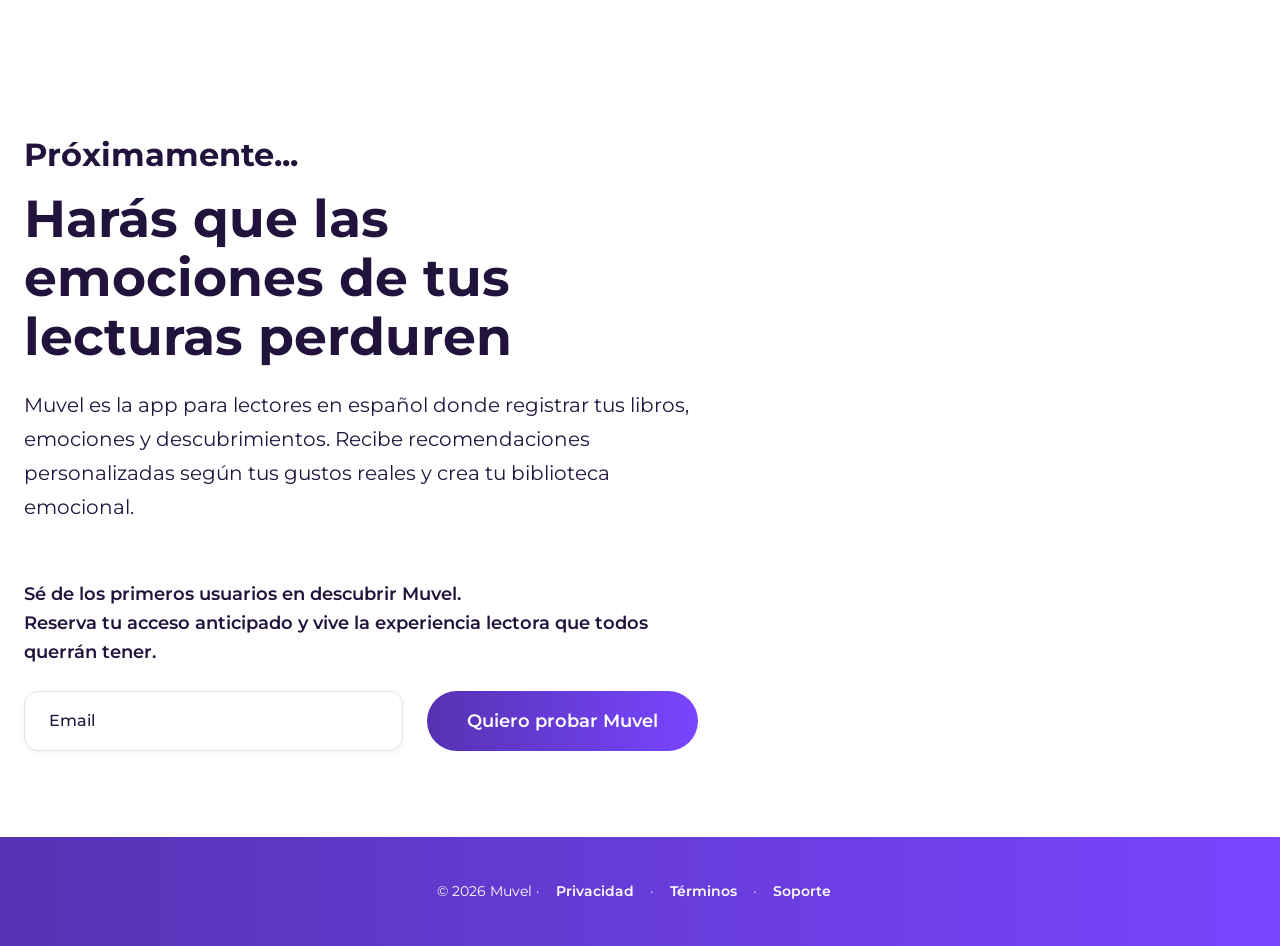
==== commit 7e3cc5a1: "Add footer with terms, privacy and support pages" ====
--- a/index.html
+++ b/index.html
@@ -3,11 +3,9 @@
       data-wf-site="687103ee3de84ca63ff84767" data-wf-status="1" lang="en"
       class="w-mod-js w-mod-touch wf-montserrat-n2-active wf-montserrat-n5-active wf-montserrat-n4-active wf-montserrat-n3-active wf-montserrat-n9-active wf-montserrat-n6-active wf-montserrat-n1-active wf-montserrat-n7-active wf-montserrat-n8-active wf-montserrat-i9-active wf-montserrat-i3-active wf-montserrat-i1-active wf-montserrat-i7-active wf-montserrat-i2-active wf-montserrat-i5-active wf-montserrat-i6-active wf-montserrat-i8-active wf-montserrat-i4-active wf-active w-mod-ix">
 <head>
+    <title>Muvel</title>
+
     <meta http-equiv="Content-Type" content="text/html; charset=UTF-8">
-    <style>.wf-force-outline-none[tabindex="-1"]:focus {
-        outline: none;
-    }</style>
-    <title>Muvel - Tu app de libros en español para registrar lecturas y emociones</title>
     <meta content="Muvel es la app para lectores en español donde registrarás tus libros y emociones al leer. Descubrí recomendaciones personalizadas según tus gustos reales y creá tu biblioteca emocional. Próximamente disponible."
           name="description">
     <meta content="Muvel - Tu app de libros en español para registrar lecturas y emociones" property="og:title">
@@ -25,18 +23,27 @@
     <link href="assets/muvelapp.css" rel="stylesheet" type="text/css">
     <link href="https://fonts.googleapis.com/" rel="preconnect">
     <link href="https://fonts.gstatic.com/" rel="preconnect" crossorigin="anonymous">
+    <link href="https://site.muvelapp.com/favicon.png" rel="shortcut icon" type="image/x-icon">
+    <link href="https://site.muvelapp.com/webclic.png" rel="apple-touch-icon">
+    <link href="https://muvelapp.com/" rel="canonical">
+
     <script src="assets/webfont.js" type="text/javascript"></script>
     <script type="text/javascript">WebFont.load({google: {families: ["Montserrat:100,100italic,200,200italic,300,300italic,400,400italic,500,500italic,600,600italic,700,700italic,800,800italic,900,900italic"]}});</script>
     <script type="text/javascript">!function (o, c) {
         var n = c.documentElement, t = " w-mod-";
         n.className += t + "js", ("ontouchstart" in o || o.DocumentTouch && c instanceof DocumentTouch) && (n.className += t + "touch")
     }(window, document);</script>
-    <link href="https://site.muvelapp.com/favicon.png" rel="shortcut icon" type="image/x-icon">
-    <link href="https://site.muvelapp.com/webclic.png" rel="apple-touch-icon">
-    <link href="https://muvelapp.com/" rel="canonical">
+    <style>
+        html, body { height: 100%; }
+        body {
+            display: flex;
+            flex-direction: column;
+            min-height: 100vh;
+        }
+    </style>
 </head>
 <body class="body">
-<div class="page-wrapper">
+<div class="page-wrapper" style="flex:1;">
     <div data-w-id="ee66bade-55fe-b19a-4c7f-34e218c66fb2" class="section home-hero">
         <div class="container-default home-hero w-container">
             <div class="home-hero-wrapper">
@@ -60,14 +67,14 @@
                     </div>
                     <div class="w-form">
                         <form id="email-form" name="email-form" data-name="Email Form" class="form-2" aria-label="Email Form">
-                            <input class="input w-input" maxlength="256" name="email" data-name="Email"
-                                   placeholder="Email" type="email" id="email" required="">
+                            <input id="email" type="email" class="input w-input" maxlength="256" name="email" data-name="email"
+                                   placeholder="Email" required="" autocomplete="email">
                             <input type="submit" data-wait="Un momento..."
                                    class="button-primary w-button" value="Quiero probar Muvel">
                         </form>
                         <div id="success-message" class="success-message-2 w-form-done" tabindex="-1" role="region"
                              aria-label="Email Form success">
-                            <div class="text-block-5">¡Gracias! Tu solicitud de fue enviada.<br>Te contactaremos pronto
+                            <div class="text-block-5">¡Gracias! Tu solicitud fue registrada.<br>Te contactaremos pronto
                                 para darte acceso a nuestra app.
                             </div>
                         </div>
@@ -94,3216 +101,16 @@
             </div>
         </div>
     </div>
+
 </div>
+<footer style="margin-top: auto; padding:40px 20px; text-align:center; font-size:14px; background: linear-gradient(270deg, #7945ff, #5632b2); color:white;">
+    © 2026 Muvel ·
+    <a href="/privacy" style="color:white; text-decoration:none; margin:0 12px; font-weight:600;">Privacidad</a> ·
+    <a href="/terms" style="color:white; text-decoration:none; margin:0 12px; font-weight:600;">Términos</a> ·
+    <a href="/support" style="color:white; text-decoration:none; margin:0 12px; font-weight:600;">Soporte</a>
+</footer>
 <script src="assets/jquery-3.5.1.min.js" type="text/javascript"
         integrity="sha256-9/aliU8dGd2tb6OSsuzixeV4y/faTqgFtohetphbbj0=" crossorigin="anonymous"></script>
-<script src="assets/script1.js" type="text/javascript"></script>
-<script src="assets/script2.js" type="text/javascript"></script>
-<script src="assets/script3.js" type="text/javascript"></script>
-<style>.card.faq {
-    cursor: pointer;
-    touch-action: manipulation;
-}
-
-null {
-    cursor: pointer;
-    touch-action: manipulation;
-}</style>
-<style>.card.faq {
-    cursor: pointer;
-    touch-action: manipulation;
-}</style>
+<script src="assets/script-form.js" type="text/javascript"></script>
 </body>
-<y4d443310-49e5-4757-8be0-3e468cffb097>
-    <template shadowrootmode="closed">
-        <div id="3424764d-53c9-4729-9042-83f203bd548a"
-             style="position: fixed; top: 0px; left: 50%; transform: translateX(-50%); z-index: 2147483647;"></div>
-        <style>*, ::backdrop, :after, :before {
-            --tw-border-spacing-x: 0;
-            --tw-border-spacing-y: 0;
-            --tw-translate-x: 0;
-            --tw-translate-y: 0;
-            --tw-rotate: 0;
-            --tw-skew-x: 0;
-            --tw-skew-y: 0;
-            --tw-scale-x: 1;
-            --tw-scale-y: 1;
-            --tw-pan-x: ;
-            --tw-pan-y: ;
-            --tw-pinch-zoom: ;
-            --tw-scroll-snap-strictness: proximity;
-            --tw-gradient-from-position: ;
-            --tw-gradient-via-position: ;
-            --tw-gradient-to-position: ;
-            --tw-ordinal: ;
-            --tw-slashed-zero: ;
-            --tw-numeric-figure: ;
-            --tw-numeric-spacing: ;
-            --tw-numeric-fraction: ;
-            --tw-ring-inset: ;
-            --tw-ring-offset-width: 0px;
-            --tw-ring-offset-color: #fff;
-            --tw-ring-color: #3b82f680;
-            --tw-ring-offset-shadow: 0 0 #0000;
-            --tw-ring-shadow: 0 0 #0000;
-            --tw-shadow: 0 0 #0000;
-            --tw-shadow-colored: 0 0 #0000;
-            --tw-blur: ;
-            --tw-brightness: ;
-            --tw-contrast: ;
-            --tw-grayscale: ;
-            --tw-hue-rotate: ;
-            --tw-invert: ;
-            --tw-saturate: ;
-            --tw-sepia: ;
-            --tw-drop-shadow: ;
-            --tw-backdrop-blur: ;
-            --tw-backdrop-brightness: ;
-            --tw-backdrop-contrast: ;
-            --tw-backdrop-grayscale: ;
-            --tw-backdrop-hue-rotate: ;
-            --tw-backdrop-invert: ;
-            --tw-backdrop-opacity: ;
-            --tw-backdrop-saturate: ;
-            --tw-backdrop-sepia: ;
-            --tw-contain-size: ;
-            --tw-contain-layout: ;
-            --tw-contain-paint: ;
-            --tw-contain-style:
-        }
-
-        *, :after, :before {
-            border: 0 solid #1b1b1b33;
-            box-sizing: border-box
-        }
-
-        :after, :before {
-            --tw-content: ""
-        }
-
-        :host, html {
-            line-height: 1.5;
-            -webkit-text-size-adjust: 100%;
-            font-family: Lato, ui-sans-serif, system-ui, -apple-system, BlinkMacSystemFont, Segoe UI, Roboto, Helvetica Neue, Arial, Noto Sans, sans-serif, Apple Color Emoji, Segoe UI Emoji, Segoe UI Symbol, Noto Color Emoji;
-            font-feature-settings: normal;
-            font-variation-settings: normal;
-            tab-size: 4;
-            -webkit-tap-highlight-color: transparent
-        }
-
-        body {
-            line-height: inherit;
-            margin: 0
-        }
-
-        hr {
-            border-top-width: 1px;
-            color: inherit;
-            height: 0
-        }
-
-        abbr:where([title]) {
-            text-decoration: underline dotted
-        }
-
-        h1, h2, h3, h4, h5, h6 {
-            font-size: inherit;
-            font-weight: inherit
-        }
-
-        a {
-            color: inherit;
-            text-decoration: inherit
-        }
-
-        b, strong {
-            font-weight: bolder
-        }
-
-        code, kbd, pre, samp {
-            font-family: ui-monospace, SFMono-Regular, Menlo, Monaco, Consolas, Liberation Mono, Courier New, monospace;
-            font-feature-settings: normal;
-            font-size: 1em;
-            font-variation-settings: normal
-        }
-
-        small {
-            font-size: 80%
-        }
-
-        sub, sup {
-            font-size: 75%;
-            line-height: 0;
-            position: relative;
-            vertical-align: initial
-        }
-
-        sub {
-            bottom: -.25em
-        }
-
-        sup {
-            top: -.5em
-        }
-
-        table {
-            border-collapse: collapse;
-            border-color: inherit;
-            text-indent: 0
-        }
-
-        button, input, optgroup, select, textarea {
-            color: inherit;
-            font-family: inherit;
-            font-feature-settings: inherit;
-            font-size: 100%;
-            font-variation-settings: inherit;
-            font-weight: inherit;
-            letter-spacing: inherit;
-            line-height: inherit;
-            margin: 0;
-            padding: 0
-        }
-
-        button, select {
-            text-transform: none
-        }
-
-        button, input:where([type=button]), input:where([type=reset]), input:where([type=submit]) {
-            -webkit-appearance: button;
-            background-color: initial;
-            background-image: none
-        }
-
-        :-moz-focusring {
-            outline: auto
-        }
-
-        :-moz-ui-invalid {
-            box-shadow: none
-        }
-
-        progress {
-            vertical-align: initial
-        }
-
-        ::-webkit-inner-spin-button, ::-webkit-outer-spin-button {
-            height: auto
-        }
-
-        [type=search] {
-            -webkit-appearance: textfield;
-            outline-offset: -2px
-        }
-
-        ::-webkit-search-decoration {
-            -webkit-appearance: none
-        }
-
-        ::-webkit-file-upload-button {
-            -webkit-appearance: button;
-            font: inherit
-        }
-
-        summary {
-            display: list-item
-        }
-
-        blockquote, dd, dl, figure, h1, h2, h3, h4, h5, h6, hr, p, pre {
-            margin: 0
-        }
-
-        fieldset {
-            margin: 0
-        }
-
-        fieldset, legend {
-            padding: 0
-        }
-
-        menu, ol, ul {
-            list-style: none;
-            margin: 0;
-            padding: 0
-        }
-
-        dialog {
-            padding: 0
-        }
-
-        textarea {
-            resize: vertical
-        }
-
-        input::placeholder, textarea::placeholder {
-            color: #5e5e5e;
-            opacity: 1
-        }
-
-        [role=button], button {
-            cursor: pointer
-        }
-
-        :disabled {
-            cursor: default
-        }
-
-        audio, canvas, embed, iframe, img, object, svg, video {
-            display: block;
-            vertical-align: middle
-        }
-
-        img, video {
-            height: auto;
-            max-width: 100%
-        }
-
-        [hidden]:where(:not([hidden=until-found])) {
-            display: none
-        }
-
-        :host, :root {
-            --white-fixed: 255 255 255;
-            --black-fixed: 27 27 27;
-            --background-low: 243 243 243;
-            --background-high: 255 255 255;
-            --background-overlay: #1b1b1bad;
-            --background-success: 10 133 80;
-            --background-caution: 222 39 23;
-            --background-attention: 255 161 0;
-            --text-primary: 27 27 27;
-            --text-secondary: 94 94 94;
-            --text-disabled: #1b1b1b5c;
-            --text-accent-primary: 62 95 255;
-            --text-accent-secondary: 59 84 199;
-            --text-accent-disabled: #1b1b1b5c;
-            --text-success: 6 121 72;
-            --text-caution: 191 34 19;
-            --text-attention: 217 108 0;
-            --text-on-accent-primary: 255 255 255;
-            --text-on-accent-secondary: #ffffffb3;
-            --text-on-accent-disabled: #fff;
-            --fill-accent-primary: 62 95 255;
-            --fill-accent-secondary: 59 84 199;
-            --fill-accent-tertiary: 43 67 178;
-            --fill-accent-disabled: #1b1b1b33;
-            --fill-grey-primary: 255 255 255;
-            --fill-grey-secondary: 241 241 241;
-            --fill-grey-tertiary: 250 250 250;
-            --fill-grey-disabled: #1b1b1b33;
-            --fill-grey-neutral: 136 136 136;
-            --fill-grey-black: 27 27 27;
-            --fill-success: 10 133 80;
-            --fill-caution: 222 39 23;
-            --fill-attention: 255 161 0;
-            --stroke-divider: 224 224 224;
-            --stroke-card-soft: 237 237 237;
-            --stroke-card-medium: #1b1b1b4d;
-            --stroke-disabled: #1b1b1b33;
-            --system-info: 62 95 255;
-            --system-success: 6 121 72;
-            --system-caution: 255 126 35;
-            --system-attention: 191 34 19;
-            --system-critical: 191 34 19
-        }
-
-        .dark {
-            --white-fixed: 255 255 255;
-            --black-fixed: 27 27 27;
-            --background-low: 63 63 63;
-            --background-high: 27 27 27;
-            --background-overlay: #1b1b1bad;
-            --background-success: 24 134 87;
-            --background-caution: 222 39 23;
-            --background-attention: 255 161 0;
-            --text-primary: 255 255 255;
-            --text-secondary: 207 207 207;
-            --text-disabled: #ffffff54;
-            --text-accent-primary: 97 124 255;
-            --text-accent-secondary: 59 84 199;
-            --text-accent-disabled: #ffffff5c;
-            --text-success: 51 204 112;
-            --text-caution: 255 120 107;
-            --text-attention: 250 146 0;
-            --text-on-accent-primay: 255 255 255;
-            --text-on-accent-secondary: #ffffffb3;
-            --text-on-accent-disabled: #ffffff5c;
-            --fill-accent-primary: 62 95 255;
-            --fill-accent-secondary: 59 84 199;
-            --fill-accent-tertiary: 43 67 178;
-            --fill-grey-primary: 63 63 63;
-            --fill-grey-secondary: 41 41 41;
-            --fill-grey-tertiary: 32 32 32;
-            --fill-grey-neutral: 162 162 162;
-            --fill-accent-disabled: #ffffff26;
-            --fill-grey-disabled: #ffffff26;
-            --fill-grey-black: 255 255 255;
-            --fill-success: 24 134 87;
-            --fill-caution: 222 39 23;
-            --fill-attention: 255 161 0;
-            --stroke-divider: 46 46 46;
-            --stroke-card-soft: 45 45 45;
-            --stroke-card-medium: #75757575;
-            --stroke-disabled: #ffffff26;
-            --system-info: 62 95 255;
-            --system-success: 51 204 112;
-            --system-caution: 227 122 48;
-            --system-attention: 255 120 107;
-            --system-critical: 255 120 107
-        }
-
-        .container {
-            width: 100%
-        }
-
-        @media (min-width: 640px) {
-            .container {
-                max-width: 640px
-            }
-        }
-
-        @media (min-width: 768px) {
-            .container {
-                max-width: 768px
-            }
-        }
-
-        @media (min-width: 1024px) {
-            .container {
-                max-width: 1024px
-            }
-        }
-
-        @media (min-width: 1280px) {
-            .container {
-                max-width: 1280px
-            }
-        }
-
-        @media (min-width: 1536px) {
-            .container {
-                max-width: 1536px
-            }
-        }
-
-        .pointer-events-none {
-            pointer-events: none
-        }
-
-        .\!visible {
-            visibility: visible !important
-        }
-
-        .inset-0 {
-            inset: 0
-        }
-
-        .inset-y-0 {
-            bottom: 0;
-            top: 0
-        }
-
-        .bottom-0 {
-            bottom: 0
-        }
-
-        .bottom-\[64px\] {
-            bottom: 64px
-        }
-
-        .left-0 {
-            left: 0
-        }
-
-        .left-1\/2, .left-2\/4 {
-            left: 50%
-        }
-
-        .top-1\/2 {
-            top: 50%
-        }
-
-        .top-2 {
-            top: .5em
-        }
-
-        .top-2\/4 {
-            top: 50%
-        }
-
-        .z-50 {
-            z-index: 50
-        }
-
-        .z-\[1\] {
-            z-index: 1
-        }
-
-        .m-0 {
-            margin: 0
-        }
-
-        .\!mt-0\.5 {
-            margin-top: .125em !important
-        }
-
-        .ml-1\.5 {
-            margin-left: .375em
-        }
-
-        .ml-10 {
-            margin-left: 2.5em
-        }
-
-        .ml-4 {
-            margin-left: 1em
-        }
-
-        .mr-0 {
-            margin-right: 0
-        }
-
-        .mr-10 {
-            margin-right: 2.5em
-        }
-
-        .mr-4 {
-            margin-right: 1em
-        }
-
-        .mt-0\.5 {
-            margin-top: .125em
-        }
-
-        .line-clamp-2 {
-            -webkit-line-clamp: 2
-        }
-
-        .line-clamp-2, .line-clamp-3 {
-            display: -webkit-box;
-            overflow: hidden;
-            -webkit-box-orient: vertical
-        }
-
-        .line-clamp-3 {
-            -webkit-line-clamp: 3
-        }
-
-        .line-clamp-4 {
-            -webkit-line-clamp: 4
-        }
-
-        .line-clamp-4, .line-clamp-5 {
-            display: -webkit-box;
-            overflow: hidden;
-            -webkit-box-orient: vertical
-        }
-
-        .line-clamp-5 {
-            -webkit-line-clamp: 5
-        }
-
-        .line-clamp-6 {
-            display: -webkit-box;
-            overflow: hidden;
-            -webkit-box-orient: vertical;
-            -webkit-line-clamp: 6
-        }
-
-        .table {
-            display: table
-        }
-
-        .inline-table {
-            display: inline-table
-        }
-
-        .table-caption {
-            display: table-caption
-        }
-
-        .table-cell {
-            display: table-cell
-        }
-
-        .table-column {
-            display: table-column
-        }
-
-        .table-column-group {
-            display: table-column-group
-        }
-
-        .table-footer-group {
-            display: table-footer-group
-        }
-
-        .table-header-group {
-            display: table-header-group
-        }
-
-        .table-row-group {
-            display: table-row-group
-        }
-
-        .table-row {
-            display: table-row
-        }
-
-        .flow-root {
-            display: flow-root
-        }
-
-        .inline-grid {
-            display: inline-grid
-        }
-
-        .contents {
-            display: contents
-        }
-
-        .list-item {
-            display: list-item
-        }
-
-        .h-11 {
-            height: 2.75em
-        }
-
-        .h-12 {
-            height: 3em
-        }
-
-        .h-2 {
-            height: .5em
-        }
-
-        .h-3\.5 {
-            height: .875em
-        }
-
-        .h-\[154px\] {
-            height: 154px
-        }
-
-        .h-\[18px\] {
-            height: 18px
-        }
-
-        .h-\[20px\] {
-            height: 20px
-        }
-
-        .h-\[49px\] {
-            height: 49px
-        }
-
-        .h-px {
-            height: 1px
-        }
-
-        .max-h-\[165px\] {
-            max-height: 165px
-        }
-
-        .max-h-\[205px\] {
-            max-height: 205px
-        }
-
-        .min-h-15 {
-            min-height: 3.75em
-        }
-
-        .min-h-\[154px\] {
-            min-height: 154px
-        }
-
-        .w-12 {
-            width: 3em
-        }
-
-        .w-2 {
-            width: .5em
-        }
-
-        .w-3\.5 {
-            width: .875em
-        }
-
-        .w-44 {
-            width: 11em
-        }
-
-        .w-\[18px\] {
-            width: 18px
-        }
-
-        .w-\[38px\] {
-            width: 38px
-        }
-
-        .w-\[43\%\] {
-            width: 43%
-        }
-
-        .w-\[49px\] {
-            width: 49px
-        }
-
-        .w-\[57\%\] {
-            width: 57%
-        }
-
-        .min-w-0 {
-            min-width: 0
-        }
-
-        .min-w-19\.5 {
-            min-width: 4.875em
-        }
-
-        .min-w-35\.5 {
-            min-width: 8.875em
-        }
-
-        .min-w-42\.5 {
-            min-width: 10.625em
-        }
-
-        .flex-1 {
-            flex: 1 1 0%
-        }
-
-        .flex-shrink {
-            flex-shrink: 1
-        }
-
-        .flex-grow-0 {
-            flex-grow: 0
-        }
-
-        .-translate-x-1\/2, .-translate-x-2\/4 {
-            --tw-translate-x: -50%
-        }
-
-        .-translate-x-1\/2, .-translate-x-2\/4, .-translate-y-1\/2, .-translate-y-2\/4 {
-            transform: translate(var(--tw-translate-x), var(--tw-translate-y)) rotate(var(--tw-rotate)) skew(var(--tw-skew-x)) skewY(var(--tw-skew-y)) scaleX(var(--tw-scale-x)) scaleY(var(--tw-scale-y))
-        }
-
-        .-translate-y-1\/2, .-translate-y-2\/4 {
-            --tw-translate-y: -50%
-        }
-
-        .translate-x-1 {
-            --tw-translate-x: .25em
-        }
-
-        .translate-x-1, .translate-x-5 {
-            transform: translate(var(--tw-translate-x), var(--tw-translate-y)) rotate(var(--tw-rotate)) skew(var(--tw-skew-x)) skewY(var(--tw-skew-y)) scaleX(var(--tw-scale-x)) scaleY(var(--tw-scale-y))
-        }
-
-        .translate-x-5 {
-            --tw-translate-x: 1.25em
-        }
-
-        .-rotate-90 {
-            --tw-rotate: -90deg
-        }
-
-        .-rotate-90, .rotate-180 {
-            transform: translate(var(--tw-translate-x), var(--tw-translate-y)) rotate(var(--tw-rotate)) skew(var(--tw-skew-x)) skewY(var(--tw-skew-y)) scaleX(var(--tw-scale-x)) scaleY(var(--tw-scale-y))
-        }
-
-        .rotate-180 {
-            --tw-rotate: 180deg
-        }
-
-        .rotate-90 {
-            --tw-rotate: 90deg
-        }
-
-        .rotate-90, .scale-100 {
-            transform: translate(var(--tw-translate-x), var(--tw-translate-y)) rotate(var(--tw-rotate)) skew(var(--tw-skew-x)) skewY(var(--tw-skew-y)) scaleX(var(--tw-scale-x)) scaleY(var(--tw-scale-y))
-        }
-
-        .scale-100 {
-            --tw-scale-x: 1;
-            --tw-scale-y: 1
-        }
-
-        .scale-95 {
-            --tw-scale-x: .95;
-            --tw-scale-y: .95
-        }
-
-        .-scale-x-100, .scale-95 {
-            transform: translate(var(--tw-translate-x), var(--tw-translate-y)) rotate(var(--tw-rotate)) skew(var(--tw-skew-x)) skewY(var(--tw-skew-y)) scaleX(var(--tw-scale-x)) scaleY(var(--tw-scale-y))
-        }
-
-        .-scale-x-100 {
-            --tw-scale-x: -1
-        }
-
-        .transform {
-            transform: translate(var(--tw-translate-x), var(--tw-translate-y)) rotate(var(--tw-rotate)) skew(var(--tw-skew-x)) skewY(var(--tw-skew-y)) scaleX(var(--tw-scale-x)) scaleY(var(--tw-scale-y))
-        }
-
-        @keyframes spin {
-            to {
-                transform: rotate(1turn)
-            }
-        }
-
-        .animate-spin {
-            animation: spin 1s linear infinite
-        }
-
-        .cursor-auto {
-            cursor: auto
-        }
-
-        .select-none {
-            user-select: none
-        }
-
-        .\!resize-none {
-            resize: none !important
-        }
-
-        .appearance-none {
-            appearance: none
-        }
-
-        .flex-wrap {
-            flex-wrap: wrap
-        }
-
-        .flex-wrap-reverse {
-            flex-wrap: wrap-reverse
-        }
-
-        .gap-4 {
-            gap: 1em
-        }
-
-        .gap-x-3\.5 {
-            column-gap: .875em
-        }
-
-        .gap-y-3 {
-            row-gap: .75em
-        }
-
-        .overflow-auto {
-            overflow: auto
-        }
-
-        .break-all {
-            word-break: break-all
-        }
-
-        .rounded-full {
-            border-radius: 9999px
-        }
-
-        .\!border-0 {
-            border-width: 0 !important
-        }
-
-        .border-none {
-            border-style: none
-        }
-
-        .border-disabled {
-            border-color: var(--fill-accent-disabled)
-        }
-
-        .border-gray-700 {
-            border-color: #1b1b1b4d
-        }
-
-        .border-transparent {
-            border-color: #0000
-        }
-
-        .bg-black {
-            background-color: rgb(var(--black-fixed))
-        }
-
-        .bg-black\/60 {
-            background-color: rgb(var(--black-fixed)/.6)
-        }
-
-        .bg-disabled {
-            background-color: var(--fill-accent-disabled)
-        }
-
-        .bg-gray-dark-400 {
-            --tw-bg-opacity: 1;
-            background-color: rgb(56 56 56/var(--tw-bg-opacity))
-        }
-
-        .bg-grey-disabled {
-            background-color: var(--fill-grey-disabled)
-        }
-
-        .bg-primary {
-            background-color: rgb(var(--fill-accent-primary))
-        }
-
-        .bg-transparent {
-            background-color: initial
-        }
-
-        .fill-attention-foreground {
-            fill: rgb(var(--text-attention))
-        }
-
-        .fill-black {
-            fill: rgb(var(--black-fixed))
-        }
-
-        .fill-caution-foreground {
-            fill: rgb(var(--text-caution))
-        }
-
-        .fill-disabled {
-            fill: var(--fill-accent-disabled)
-        }
-
-        .fill-grey-neutral {
-            fill: rgb(var(--fill-grey-neutral))
-        }
-
-        .fill-success-foreground {
-            fill: rgb(var(--text-success))
-        }
-
-        .fill-system-attention {
-            fill: rgb(var(--system-attention))
-        }
-
-        .fill-transparent {
-            fill: #0000
-        }
-
-        .stroke-black {
-            stroke: rgb(var(--black-fixed))
-        }
-
-        .stroke-disabled {
-            stroke: var(--fill-accent-disabled)
-        }
-
-        .stroke-gray-300 {
-            stroke: #1b1b1b5c
-        }
-
-        .stroke-gray-5 {
-            stroke: #ffffff54
-        }
-
-        .stroke-grey-neutral {
-            stroke: rgb(var(--fill-grey-neutral))
-        }
-
-        .stroke-white {
-            stroke: rgb(var(--white-fixed))
-        }
-
-        .p-5 {
-            padding: 1.25em
-        }
-
-        .px-3 {
-            padding-left: .75em;
-            padding-right: .75em
-        }
-
-        .py-1\.25 {
-            padding-bottom: .3125em;
-            padding-top: .3125em
-        }
-
-        .py-4 {
-            padding-bottom: 1em;
-            padding-top: 1em
-        }
-
-        .pb-0 {
-            padding-bottom: 0
-        }
-
-        .pl-1 {
-            padding-left: .25em
-        }
-
-        .pl-10 {
-            padding-left: 2.5em
-        }
-
-        .pl-2\.5 {
-            padding-left: .625em
-        }
-
-        .pr-2 {
-            padding-right: .5em
-        }
-
-        .pr-2\.5 {
-            padding-right: .625em
-        }
-
-        .pr-9 {
-            padding-right: 2.25em
-        }
-
-        .pt-2\.5 {
-            padding-top: .625em
-        }
-
-        .text-left {
-            text-align: left
-        }
-
-        .text-right {
-            text-align: right
-        }
-
-        .text-justify {
-            text-align: justify
-        }
-
-        .text-end {
-            text-align: end
-        }
-
-        .text-2xl {
-            font-size: 1.5em;
-            line-height: 1.17em
-        }
-
-        .text-sm {
-            font-size: .875em;
-            line-height: 1.43em
-        }
-
-        .text-xs {
-            font-size: .75em;
-            line-height: 1.34em
-        }
-
-        .font-medium {
-            font-weight: 500
-        }
-
-        .font-normal {
-            font-weight: 400
-        }
-
-        .font-semibold {
-            font-weight: 600
-        }
-
-        .capitalize {
-            text-transform: capitalize
-        }
-
-        .normal-case {
-            text-transform: none
-        }
-
-        .leading-\[1\.67em\] {
-            line-height: 1.67em
-        }
-
-        .text-black {
-            color: rgb(var(--black-fixed))
-        }
-
-        .text-caution {
-            color: rgb(var(--background-caution))
-        }
-
-        .text-caution-foreground {
-            color: rgb(var(--text-caution))
-        }
-
-        .text-disabled-accent-foreground {
-            color: var(--text-accent-disabled)
-        }
-
-        .text-disabled-foreground {
-            color: var(--text-disabled)
-        }
-
-        .text-gray-200 {
-            color: #1b1b1b33
-        }
-
-        .text-gray-500 {
-            --tw-text-opacity: 1;
-            color: rgb(237 237 237/var(--tw-text-opacity))
-        }
-
-        .text-grey-neutral {
-            color: rgb(var(--fill-grey-neutral))
-        }
-
-        .text-primary {
-            color: rgb(var(--fill-accent-primary))
-        }
-
-        .text-primary-accent-foreground {
-            color: rgb(var(--text-accent-primary))
-        }
-
-        .text-primary-foreground {
-            color: rgb(var(--text-primary))
-        }
-
-        .text-success {
-            color: rgb(var(--background-success))
-        }
-
-        .text-success-foreground {
-            color: rgb(var(--text-success))
-        }
-
-        .text-transparent {
-            color: #0000
-        }
-
-        .text-white {
-            color: rgb(var(--white-fixed))
-        }
-
-        .opacity-0 {
-            opacity: 0
-        }
-
-        .opacity-100 {
-            opacity: 1
-        }
-
-        .shadow {
-            --tw-shadow: 0px 8px 8px #1b1b1b1f;
-            --tw-shadow-colored: 0px 8px 8px var(--tw-shadow-color);
-            box-shadow: var(--tw-ring-offset-shadow, 0 0 #0000), var(--tw-ring-shadow, 0 0 #0000), var(--tw-shadow)
-        }
-
-        .outline-none {
-            outline: 2px solid #0000;
-            outline-offset: 2px
-        }
-
-        .transition {
-            transition-duration: .15s;
-            transition-property: color, background-color, border-color, text-decoration-color, fill, stroke, opacity, box-shadow, transform, filter, backdrop-filter;
-            transition-timing-function: cubic-bezier(.4, 0, .2, 1)
-        }
-
-        .transition-all {
-            transition-duration: .15s;
-            transition-property: all;
-            transition-timing-function: cubic-bezier(.4, 0, .2, 1)
-        }
-
-        .duration-100 {
-            transition-duration: .1s
-        }
-
-        .duration-200 {
-            transition-duration: .2s
-        }
-
-        .duration-300 {
-            transition-duration: .3s
-        }
-
-        .ease-in {
-            transition-timing-function: cubic-bezier(.4, 0, 1, 1)
-        }
-
-        .ease-in-out {
-            transition-timing-function: cubic-bezier(.4, 0, .2, 1)
-        }
-
-        .ease-out {
-            transition-timing-function: cubic-bezier(0, 0, .2, 1)
-        }
-
-        .forced-color-adjust-none {
-            forced-color-adjust: none
-        }
-
-        .visited\:text-secondary-accent-foreground:visited {
-            color: rgb(var(--text-accent-secondary))
-        }
-
-        .checked\:border-\[9px\]:checked {
-            border-width: 9px
-        }
-
-        .checked\:border-primary:checked {
-            border-color: rgb(var(--fill-accent-primary))
-        }
-
-        .hover\:border-gray-700:hover {
-            border-color: #1b1b1b4d
-        }
-
-        .hover\:bg-gray-200:hover {
-            background-color: #1b1b1b33
-        }
-
-        .checked\:hover\:border-secondary:hover:checked {
-            border-color: rgb(var(--fill-accent-secondary))
-        }
-
-        .focus\:outline-none:focus {
-            outline: 2px solid #0000;
-            outline-offset: 2px
-        }
-
-        .focus\:ring:focus {
-            --tw-ring-offset-shadow: var(--tw-ring-inset) 0 0 0 var(--tw-ring-offset-width) var(--tw-ring-offset-color);
-            --tw-ring-shadow: var(--tw-ring-inset) 0 0 0 calc(3px + var(--tw-ring-offset-width)) var(--tw-ring-color);
-            box-shadow: var(--tw-ring-offset-shadow), var(--tw-ring-shadow), var(--tw-shadow, 0 0 #0000)
-        }
-
-        .focus\:ring-black:focus {
-            --tw-ring-color: rgb(var(--black-fixed))
-        }
-
-        .focus-visible\:outline:focus-visible {
-            outline-style: solid
-        }
-
-        .focus-visible\:outline-2:focus-visible {
-            outline-width: 2px
-        }
-
-        .focus-visible\:outline-offset-2:focus-visible {
-            outline-offset: 2px
-        }
-
-        .focus-visible\:outline-black:focus-visible {
-            outline-color: rgb(var(--black-fixed))
-        }
-
-        .focus-visible\:ring:focus-visible {
-            --tw-ring-offset-shadow: var(--tw-ring-inset) 0 0 0 var(--tw-ring-offset-width) var(--tw-ring-offset-color);
-            --tw-ring-shadow: var(--tw-ring-inset) 0 0 0 calc(3px + var(--tw-ring-offset-width)) var(--tw-ring-color);
-            box-shadow: var(--tw-ring-offset-shadow), var(--tw-ring-shadow), var(--tw-shadow, 0 0 #0000)
-        }
-
-        .focus-visible\:ring-gray-500:focus-visible {
-            --tw-ring-opacity: 1;
-            --tw-ring-color: rgb(237 237 237/var(--tw-ring-opacity))
-        }
-
-        .focus-visible\:ring-opacity-75:focus-visible {
-            --tw-ring-opacity: .75
-        }
-
-        .active\:text-secondary-accent-foreground:active {
-            color: rgb(var(--text-accent-secondary))
-        }
-
-        .checked\:disabled\:border-disabled:disabled:checked, .disabled\:border-disabled:disabled {
-            border-color: var(--fill-accent-disabled)
-        }
-
-        .peer:checked ~ .peer-checked\:opacity-100 {
-            opacity: 1
-        }
-
-        .data-\[closed\]\:translate-y-1\/2[data-closed] {
-            --tw-translate-y: 50%
-        }
-
-        .data-\[closed\]\:scale-95[data-closed], .data-\[closed\]\:translate-y-1\/2[data-closed] {
-            transform: translate(var(--tw-translate-x), var(--tw-translate-y)) rotate(var(--tw-rotate)) skew(var(--tw-skew-x)) skewY(var(--tw-skew-y)) scaleX(var(--tw-scale-x)) scaleY(var(--tw-scale-y))
-        }
-
-        .data-\[closed\]\:scale-95[data-closed] {
-            --tw-scale-x: .95;
-            --tw-scale-y: .95
-        }
-
-        .dark\:border-gray-dark-800:is(.dark *) {
-            --tw-border-opacity: 1;
-            border-color: rgb(41 41 41/var(--tw-border-opacity))
-        }
-
-        .dark\:border-white:is(.dark *) {
-            border-color: rgb(var(--white-fixed))
-        }
-
-        .dark\:bg-black\/60:is(.dark *) {
-            background-color: rgb(var(--black-fixed)/.6)
-        }
-
-        .dark\:bg-transparent:is(.dark *) {
-            background-color: initial
-        }
-
-        .dark\:bg-white:is(.dark *) {
-            background-color: rgb(var(--white-fixed))
-        }
-
-        .dark\:fill-black:is(.dark *) {
-            fill: rgb(var(--black-fixed))
-        }
-
-        .dark\:fill-white:is(.dark *) {
-            fill: rgb(var(--white-fixed))
-        }
-
-        .dark\:stroke-black:is(.dark *) {
-            stroke: rgb(var(--black-fixed))
-        }
-
-        .dark\:stroke-gray-5:is(.dark *) {
-            stroke: #ffffff54
-        }
-
-        .dark\:stroke-white:is(.dark *) {
-            stroke: rgb(var(--white-fixed))
-        }
-
-        .dark\:text-caution-foreground:is(.dark *) {
-            color: rgb(var(--text-caution))
-        }
-
-        .dark\:text-disabled-foreground:is(.dark *) {
-            color: var(--text-disabled)
-        }
-
-        .dark\:text-grey-neutral:is(.dark *) {
-            color: rgb(var(--fill-grey-neutral))
-        }
-
-        .dark\:text-primary-accent-foreground:is(.dark *) {
-            color: rgb(var(--text-accent-primary))
-        }
-
-        .dark\:text-primary-foreground:is(.dark *) {
-            color: rgb(var(--text-primary))
-        }
-
-        .dark\:text-success-foreground:is(.dark *) {
-            color: rgb(var(--text-success))
-        }
-
-        .dark\:text-white:is(.dark *) {
-            color: rgb(var(--white-fixed))
-        }
-
-        .dark\:shadow-gray-200:is(.dark *) {
-            --tw-shadow-color: #1b1b1b33;
-            --tw-shadow: var(--tw-shadow-colored)
-        }
-
-        .dark\:checked\:border-primary:checked:is(.dark *) {
-            border-color: rgb(var(--fill-accent-primary))
-        }
-
-        .dark\:hover\:border-gray-dark-950:hover:is(.dark *) {
-            border-color: #75757575
-        }
-
-        .dark\:checked\:hover\:border-secondary:hover:checked:is(.dark *) {
-            border-color: rgb(var(--fill-accent-secondary))
-        }
-
-        .dark\:focus\:ring-white:focus:is(.dark *) {
-            --tw-ring-color: rgb(var(--white-fixed))
-        }
-
-        .focus-visible\:dark\:outline-white:is(.dark *):focus-visible {
-            outline-color: rgb(var(--white-fixed))
-        }
-
-        .dark\:disabled\:border-disabled:disabled:is(.dark *) {
-            border-color: var(--fill-accent-disabled)
-        }
-
-        .dark\:disabled\:bg-transparent:disabled:is(.dark *) {
-            background-color: initial
-        }
-
-        @media (forced-colors: active) {
-            .forced-colors\:outline {
-                outline-style: solid
-            }
-
-            .forced-colors\:outline-black {
-                outline-color: rgb(var(--black-fixed))
-            }
-
-            .forced-colors\:dark\:outline-white:is(.dark *) {
-                outline-color: rgb(var(--white-fixed))
-            }
-        }
-
-        .extension-button-base {
-            padding: .25em 1em;
-            white-space: nowrap
-        }
-
-        .extension-button-base:disabled {
-            cursor: not-allowed
-        }
-
-        .extension-button-base {
-            border-color: #0000;
-            border-radius: .25em;
-            border-width: 1px;
-            font-size: 1em;
-            line-height: 1.5em;
-            outline: 2px solid #0000;
-            outline-offset: 2px
-        }
-
-        .extension-button-base:focus-visible {
-            outline-color: rgb(var(--black-fixed));
-            outline-offset: 2px;
-            outline-style: solid;
-            outline-width: 2px
-        }
-
-        .extension-button-base:is(.dark *):focus-visible {
-            outline-color: rgb(var(--white-fixed))
-        }
-
-        .extension-button-primary {
-            background-color: rgb(var(--fill-accent-primary))
-        }
-
-        .extension-button-primary:hover {
-            background-color: rgb(var(--fill-accent-secondary))
-        }
-
-        .extension-button-primary:active {
-            background-color: rgb(var(--fill-accent-tertiary))
-        }
-
-        .extension-button-primary:disabled {
-            background-color: var(--fill-grey-disabled)
-        }
-
-        .extension-button-primary {
-            color: rgb(var(--text-on-accent-primary))
-        }
-
-        .extension-button-primary:active, .extension-button-primary:hover {
-            color: var(--text-on-accent-secondary)
-        }
-
-        .extension-button-primary:disabled {
-            color: var(--text-on-accent-disabled)
-        }
-
-        .extension-button-secondary {
-            background-color: rgb(var(--background-high))
-        }
-
-        .extension-button-secondary:hover {
-            background-color: rgb(var(--fill-grey-secondary))
-        }
-
-        .extension-button-secondary:active {
-            background-color: rgb(var(--fill-grey-tertiary))
-        }
-
-        .extension-button-secondary:disabled {
-            background-color: var(--fill-grey-disabled)
-        }
-
-        .extension-button-secondary, .extension-button-secondary:active, .extension-button-secondary:hover {
-            border-color: rgb(var(--stroke-card-soft))
-        }
-
-        .extension-button-secondary:disabled {
-            border-color: var(--fill-accent-disabled)
-        }
-
-        .extension-button-secondary, .extension-button-secondary:active, .extension-button-secondary:hover {
-            color: rgb(var(--text-secondary))
-        }
-
-        .extension-button-secondary:disabled {
-            color: var(--text-disabled)
-        }
-
-        .extension-button-content-script-transparent {
-            background-color: initial;
-            border-color: rgb(var(--white-fixed));
-            color: rgb(var(--white-fixed))
-        }
-
-        .extension-button-disabled {
-            --tw-bg-opacity: 1;
-            background-color: rgb(208 209 211/var(--tw-bg-opacity))
-        }
-
-        .extension-button-disabled:is(.dark *) {
-            background-color: #ffffff26
-        }
-
-        .extension-button-disabled {
-            color: rgb(var(--white-fixed))
-        }
-
-        .extension-button-disabled:is(.dark *) {
-            color: #ffffff5c
-        }
-
-        .extension-button-disabled {
-            cursor: not-allowed
-        }
-
-        .extension-icon-button-base:hover {
-            background-color: rgb(var(--fill-grey-secondary))
-        }
-
-        .extension-icon-button-base:active {
-            background-color: rgb(var(--background-high))
-        }
-
-        .extension-icon-button-base {
-            cursor: pointer
-        }
-
-        .extension-icon-button-base:disabled {
-            cursor: not-allowed
-        }
-
-        .extension-icon-button-base {
-            border-radius: .25em;
-            font-size: 1em;
-            line-height: 1.5em;
-            outline: 2px solid #0000;
-            outline-offset: 2px
-        }
-
-        .extension-icon-button-base:focus-visible {
-            outline-color: rgb(var(--black-fixed));
-            outline-offset: 2px;
-            outline-style: solid;
-            outline-width: 2px
-        }
-
-        .extension-icon-button-base:is(.dark *):focus-visible {
-            outline-color: rgb(var(--white-fixed))
-        }
-
-        .extension-icon-button {
-            background-color: initial
-        }
-
-        .extension-icon-button-secondary {
-            --tw-bg-opacity: 1;
-            background-color: rgb(252 252 252/var(--tw-bg-opacity))
-        }
-
-        .extension-icon-button-secondary:is(.dark *) {
-            --tw-bg-opacity: 1;
-            background-color: rgb(41 41 41/var(--tw-bg-opacity))
-        }
-
-        svg.extension-icon-flag {
-            border-radius: 9999px;
-            border-style: solid;
-            border-width: 1px;
-            --tw-border-opacity: 1;
-            border-color: rgb(237 237 237/var(--tw-border-opacity))
-        }
-
-        svg.extension-icon-flag:is(.dark *) {
-            --tw-border-opacity: 1;
-            border-color: rgb(45 45 45/var(--tw-border-opacity))
-        }
-
-        .dropdown-container {
-            position: relative
-        }
-
-        .dropdown-container-default {
-            background-color: rgb(var(--background-high));
-            border-color: var(--stroke-card-medium);
-            border-radius: .25em;
-            border-width: 1px;
-            text-align: left
-        }
-
-        .dropdown-container-default:hover {
-            background-color: rgb(var(--stroke-card-soft))
-        }
-
-        .dropdown-container-default:focus {
-            outline: 2px solid #0000;
-            outline-offset: 2px;
-            --tw-ring-offset-shadow: var(--tw-ring-inset) 0 0 0 var(--tw-ring-offset-width) var(--tw-ring-offset-color);
-            --tw-ring-shadow: var(--tw-ring-inset) 0 0 0 calc(2px + var(--tw-ring-offset-width)) var(--tw-ring-color);
-            box-shadow: var(--tw-ring-offset-shadow), var(--tw-ring-shadow), var(--tw-shadow, 0 0 #0000);
-            --tw-ring-color: rgb(var(--black-fixed));
-            --tw-ring-offset-width: 2px;
-            --tw-ring-offset-color: #ededed
-        }
-
-        .dropdown-container-default:focus:is(.dark *) {
-            --tw-ring-color: rgb(var(--white-fixed));
-            --tw-ring-offset-color: #2d2d2d
-        }
-
-        .dropdown-container.disabled {
-            background-color: var(--fill-accent-disabled);
-            border-color: var(--fill-accent-disabled);
-            cursor: not-allowed
-        }
-
-        .dropdown-container.disabled:is(.dark *) {
-            background-color: #ffffff26;
-            border-color: #ffffff26
-        }
-
-        .dropdown-input:has(.icon-btn) {
-            padding: .5em
-        }
-
-        .dropdown-selected-value {
-            color: rgb(var(--text-primary));
-            display: flex;
-            font-size: .875em;
-            line-height: 1.43em
-        }
-
-        .disabled .dropdown-selected-value {
-            color: #1b1b1b5c
-        }
-
-        .disabled .dropdown-selected-value:is(.dark *) {
-            color: #ffffff5c
-        }
-
-        .disabled .dropdown-selected-value svg.canBeDisabled {
-            stroke: #1b1b1b5c
-        }
-
-        .disabled .dropdown-selected-value svg.canBeDisabled:is(.dark *) {
-            stroke: #ffffff5c
-        }
-
-        .disabled .dropdown-tool svg {
-            fill: #1b1b1b5c
-        }
-
-        .disabled .dropdown-tool svg:is(.dark *) {
-            fill: #ffffff5c
-        }
-
-        .dropdown-input {
-            align-items: center;
-            display: flex;
-            justify-content: space-between;
-            padding: .25em .5em;
-            user-select: none;
-            --tw-border-opacity: 1;
-            border-color: rgb(237 237 237/var(--tw-border-opacity));
-            outline: 2px solid #0000;
-            outline-offset: 2px
-        }
-
-        .dropdown-input:focus-visible {
-            outline-color: rgb(var(--black-fixed));
-            outline-offset: 2px;
-            outline-style: solid;
-            outline-width: 2px
-        }
-
-        .dropdown-input:is(.dark *):focus-visible {
-            outline-color: rgb(var(--white-fixed))
-        }
-
-        .dropdown-input-icon-btn {
-            padding: .25em
-        }
-
-        .dropdown-menu {
-            --tw-shadow: 4px 8px 8px #1b1b1b1f;
-            --tw-shadow-colored: 4px 8px 8px var(--tw-shadow-color)
-        }
-
-        .dropdown-menu, .dropdown-menu:is(.dark *) {
-            box-shadow: var(--tw-ring-offset-shadow, 0 0 #0000), var(--tw-ring-shadow, 0 0 #0000), var(--tw-shadow)
-        }
-
-        .dropdown-menu:is(.dark *) {
-            --tw-shadow: 4px 8px 16px #000000a3;
-            --tw-shadow-colored: 4px 8px 16px var(--tw-shadow-color)
-        }
-
-        .dropdown-menu {
-            background-color: rgb(var(--white-fixed));
-            border-color: #1b1b1b4d;
-            border-radius: .25em;
-            border-width: 1px;
-            max-height: 300px;
-            overflow: auto;
-            padding: .25em;
-            z-index: 10
-        }
-
-        .dropdown-menu:is(.dark *) {
-            background-color: rgb(var(--black-fixed));
-            border-color: #75757575
-        }
-
-        .dropdown-menu > :not([hidden]) ~ :not([hidden]) {
-            --tw-space-y-reverse: 0;
-            margin-bottom: calc(.5em * var(--tw-space-y-reverse));
-            margin-top: calc(.5em * (1 - var(--tw-space-y-reverse)))
-        }
-
-        .dropdown-menu {
-            outline: 2px solid #0000;
-            outline-offset: 2px
-        }
-
-        .dropdown-menu:focus-visible {
-            outline-color: rgb(var(--black-fixed));
-            outline-offset: 2px;
-            outline-style: solid;
-            outline-width: 2px
-        }
-
-        .dropdown-menu:is(.dark *):focus-visible {
-            outline-color: rgb(var(--white-fixed))
-        }
-
-        .dropdown-item {
-            border-radius: .375em;
-            color: rgb(var(--text-primary));
-            cursor: pointer;
-            font-size: .875em;
-            line-height: 1.43em;
-            padding: .375em .5em;
-            user-select: none
-        }
-
-        .dropdown-item:hover {
-            background-color: rgb(var(--fill-grey-tertiary))
-        }
-
-        .dropdown-item:hover:is(.dark *) {
-            color: rgb(var(--white-fixed))
-        }
-
-        .dropdown-item.dropdown-item-selected {
-            background-color: rgb(var(--fill-grey-tertiary));
-            position: relative
-        }
-
-        .dropdown-item.dropdown-item-selected:before {
-            background-color: rgb(var(--fill-accent-primary));
-            border-radius: 9999px;
-            bottom: 0;
-            display: inline-block;
-            height: 1em;
-            left: 0;
-            margin-bottom: auto;
-            margin-top: auto;
-            position: absolute;
-            top: 0;
-            width: 3px;
-            --tw-content: "";
-            content: var(--tw-content)
-        }
-
-        .dropdown-item.dropdown-item-keyboard-selected {
-            background-color: rgb(var(--fill-grey-tertiary))
-        }
-
-        .extension-tooltip {
-            border-color: #1b1b1b4d;
-            border-radius: .25em;
-            border-width: 1px
-        }
-
-        .extension-tooltip:is(.dark *) {
-            border-color: #75757575
-        }
-
-        .extension-tooltip {
-            background-color: rgb(var(--white-fixed))
-        }
-
-        .extension-tooltip:is(.dark *) {
-            background-color: rgb(var(--black-fixed))
-        }
-
-        .extension-tooltip {
-            --tw-shadow: 0px 8px 8px #1b1b1b1f;
-            --tw-shadow-colored: 0px 8px 8px var(--tw-shadow-color);
-            box-shadow: var(--tw-ring-offset-shadow, 0 0 #0000), var(--tw-ring-shadow, 0 0 #0000), var(--tw-shadow)
-        }
-
-        .menu-link-holder {
-            flex-direction: row;
-            flex-wrap: wrap;
-            height: 2.75em;
-            position: relative;
-            width: 2.75em
-        }
-
-        .menu-link, .menu-link-active, .menu-link-holder {
-            align-content: center;
-            display: flex;
-            justify-content: center
-        }
-
-        .menu-link, .menu-link-active {
-            border-radius: .5em;
-            flex: 1 1 0%;
-            flex-wrap: wrap;
-            height: 100%;
-            outline: 2px solid #0000;
-            outline-offset: 2px
-        }
-
-        .menu-link-active:focus-visible, .menu-link:focus-visible {
-            outline-color: rgb(var(--black-fixed));
-            outline-offset: 0;
-            outline-style: solid;
-            outline-width: 2px
-        }
-
-        .menu-link-active:is(.dark *):focus-visible, .menu-link:is(.dark *):focus-visible {
-            outline-color: rgb(var(--white-fixed))
-        }
-
-        .menu-link:hover {
-            --tw-bg-opacity: 1;
-            background-color: rgb(250 250 250/var(--tw-bg-opacity))
-        }
-
-        .menu-link:hover:is(.dark *) {
-            background-color: #1b1b1bad
-        }
-
-        .menu-link-active {
-            background-color: rgb(var(--white-fixed))
-        }
-
-        .menu-link-active:is(.dark *) {
-            background-color: rgb(var(--black-fixed))
-        }
-
-        .menu-link-active-accent {
-            background-color: rgb(var(--fill-accent-primary));
-            border-radius: 9999px;
-            bottom: 6px;
-            height: 3px;
-            left: 0;
-            margin-left: auto;
-            margin-right: auto;
-            position: absolute;
-            right: 0;
-            width: .875em
-        }
-
-        .bottombar-container {
-            border-bottom-left-radius: .25em;
-            border-bottom-right-radius: .25em;
-            height: 48px;
-            max-height: 48px;
-            min-height: 48px;
-            --tw-bg-opacity: 1;
-            background-color: rgb(246 246 246/var(--tw-bg-opacity))
-        }
-
-        .bottombar-container:is(.dark *) {
-            --tw-bg-opacity: 1;
-            background-color: rgb(56 56 56/var(--tw-bg-opacity))
-        }
-
-        .topbar-container {
-            background-color: rgb(var(--background-low));
-            border-top-left-radius: .25em;
-            border-top-right-radius: .25em;
-            height: 42px;
-            max-height: 42px;
-            min-height: 42px
-        }
-
-        .extension-section {
-            border-radius: .375em;
-            border-width: 1px;
-            --tw-border-opacity: 1;
-            border-color: rgb(237 237 237/var(--tw-border-opacity))
-        }
-
-        .extension-section:is(.dark *) {
-            --tw-border-opacity: 1;
-            border-color: rgb(45 45 45/var(--tw-border-opacity))
-        }
-
-        .extension-flag-button-base {
-            background-color: initial
-        }
-
-        .extension-flag-button-base:disabled {
-            cursor: not-allowed
-        }
-
-        .extension-flag-button-base {
-            border-radius: .25em;
-            cursor: pointer;
-            font-size: 1em;
-            line-height: 1.5em;
-            outline: 2px solid #0000;
-            outline-offset: 2px
-        }
-
-        .extension-flag-button-base:focus-visible {
-            outline-color: rgb(var(--black-fixed));
-            outline-offset: 2px;
-            outline-style: solid;
-            outline-width: 2px
-        }
-
-        .extension-flag-button-base:is(.dark *):focus-visible {
-            outline-color: rgb(var(--white-fixed))
-        }
-
-        .extension-input-field {
-            box-sizing: border-box;
-            width: 100%
-        }
-
-        .extension-input-field, .extension-input-field:focus {
-            outline: 2px solid #0000;
-            outline-offset: 2px;
-            --tw-ring-offset-shadow: var(--tw-ring-inset) 0 0 0 var(--tw-ring-offset-width) var(--tw-ring-offset-color);
-            --tw-ring-shadow: var(--tw-ring-inset) 0 0 0 calc(var(--tw-ring-offset-width)) var(--tw-ring-color);
-            box-shadow: var(--tw-ring-offset-shadow), var(--tw-ring-shadow), var(--tw-shadow, 0 0 #0000)
-        }
-
-        .extension-input-field {
-            border-color: #1b1b1b4d;
-            border-radius: .375em;
-            border-width: 1px
-        }
-
-        .extension-input-field:is(.dark *) {
-            border-color: #75757575
-        }
-
-        .extension-input-field:disabled {
-            border-color: #1b1b1b4d;
-            cursor: not-allowed
-        }
-
-        .extension-input-field:focus {
-            border-color: rgb(var(--fill-accent-primary))
-        }
-
-        .extension-input-field {
-            color: rgb(var(--black-fixed));
-            padding: .5em 1.5em .5em 1em
-        }
-
-        .extension-input-field:is(.dark *) {
-            color: rgb(var(--white-fixed))
-        }
-
-        .extension-input-field {
-            font-size: .875em;
-            line-height: 1.43em
-        }
-
-        .extension-input-field::placeholder {
-            font-style: normal;
-            --tw-text-opacity: 1;
-            color: rgb(94 94 94/var(--tw-text-opacity))
-        }
-
-        .extension-input-field:is(.dark *)::placeholder {
-            --tw-text-opacity: 1;
-            color: rgb(207 207 207/var(--tw-text-opacity))
-        }
-
-        .extension-input-field {
-            background-color: rgb(var(--white-fixed))
-        }
-
-        .extension-input-field:is(.dark *) {
-            --tw-bg-opacity: 1;
-            background-color: rgb(56 56 56/var(--tw-bg-opacity))
-        }
-
-        .extension-input-field[type=password]::-ms-clear, .extension-input-field[type=password]::-ms-reveal {
-            display: none
-        }
-
-        .extension-textarea-field {
-            box-sizing: border-box;
-            width: 100%
-        }
-
-        .extension-textarea-field, .extension-textarea-field:focus {
-            outline: 2px solid #0000;
-            outline-offset: 2px;
-            --tw-ring-offset-shadow: var(--tw-ring-inset) 0 0 0 var(--tw-ring-offset-width) var(--tw-ring-offset-color);
-            --tw-ring-shadow: var(--tw-ring-inset) 0 0 0 calc(var(--tw-ring-offset-width)) var(--tw-ring-color);
-            box-shadow: var(--tw-ring-offset-shadow), var(--tw-ring-shadow), var(--tw-shadow, 0 0 #0000)
-        }
-
-        .extension-textarea-field {
-            border-color: #1b1b1b4d;
-            border-radius: .375em;
-            border-width: 1px
-        }
-
-        .extension-textarea-field:is(.dark *) {
-            border-color: #75757575
-        }
-
-        .extension-textarea-field:disabled {
-            border-color: #1b1b1b4d;
-            cursor: not-allowed
-        }
-
-        .extension-textarea-field:focus {
-            --tw-border-opacity: 1;
-            border-color: rgb(62 95 255/var(--tw-border-opacity))
-        }
-
-        .extension-textarea-field {
-            color: rgb(var(--black-fixed));
-            padding: .5em
-        }
-
-        .extension-textarea-field:is(.dark *) {
-            color: rgb(var(--white-fixed))
-        }
-
-        .extension-textarea-field {
-            font-size: .875em;
-            line-height: 1.43em
-        }
-
-        .extension-textarea-field::placeholder {
-            font-style: normal;
-            --tw-text-opacity: 1;
-            color: rgb(94 94 94/var(--tw-text-opacity))
-        }
-
-        .extension-textarea-field:is(.dark *)::placeholder {
-            --tw-text-opacity: 1;
-            color: rgb(207 207 207/var(--tw-text-opacity))
-        }
-
-        .extension-textarea-field {
-            background-color: rgb(var(--white-fixed))
-        }
-
-        .extension-textarea-field:is(.dark *) {
-            --tw-bg-opacity: 1;
-            background-color: rgb(56 56 56/var(--tw-bg-opacity))
-        }
-
-        .extension-face-button-base {
-            background-color: initial
-        }
-
-        .extension-face-button-base:hover {
-            --tw-bg-opacity: 1;
-            background-color: rgb(248 248 248/var(--tw-bg-opacity))
-        }
-
-        .extension-face-button-base:hover:is(.dark *) {
-            --tw-bg-opacity: 1;
-            background-color: rgb(41 41 41/var(--tw-bg-opacity))
-        }
-
-        .extension-face-button-base {
-            border-width: 1px;
-            --tw-border-opacity: 1;
-            border-color: rgb(208 209 211/var(--tw-border-opacity))
-        }
-
-        .extension-face-button-base:is(.dark *) {
-            --tw-border-opacity: 1;
-            border-color: rgb(45 45 45/var(--tw-border-opacity))
-        }
-
-        .extension-face-button-base {
-            border-radius: 100%;
-            cursor: pointer
-        }
-
-        .extension-face-button-base:disabled {
-            cursor: not-allowed
-        }
-
-        .extension-face-button-base {
-            font-size: 1em;
-            line-height: 1.5em;
-            outline: 2px solid #0000;
-            outline-offset: 2px
-        }
-
-        .extension-face-button-base:focus-visible {
-            outline-color: rgb(var(--black-fixed));
-            outline-offset: 2px;
-            outline-style: solid;
-            outline-width: 2px
-        }
-
-        .extension-face-button-base:is(.dark *):focus-visible {
-            outline-color: rgb(var(--white-fixed))
-        }
-
-        .extension-face-button-active {
-            --tw-bg-opacity: 1;
-            background-color: rgb(248 248 248/var(--tw-bg-opacity))
-        }
-
-        .extension-face-button-active:is(.dark *) {
-            --tw-bg-opacity: 1;
-            background-color: rgb(41 41 41/var(--tw-bg-opacity))
-        }
-
-        .extension-connection-card-layout {
-            border-radius: .375em
-        }
-
-        .extension-connection-card-layout > :not([hidden]) ~ :not([hidden]) {
-            --tw-divide-y-reverse: 0;
-            border-bottom-width: calc(1px * var(--tw-divide-y-reverse));
-            border-top-width: calc(1px * (1 - var(--tw-divide-y-reverse)));
-            --tw-divide-opacity: 1;
-            border-color: rgb(237 237 237/var(--tw-divide-opacity))
-        }
-
-        .extension-connection-card-layout:is(.dark *) > :not([hidden]) ~ :not([hidden]) {
-            --tw-divide-opacity: 1;
-            border-color: rgb(45 45 45/var(--tw-divide-opacity))
-        }
-
-        .extension-connection-card-layout {
-            border-width: 1px;
-            --tw-border-opacity: 1;
-            border-color: rgb(237 237 237/var(--tw-border-opacity))
-        }
-
-        .extension-connection-card-layout:is(.dark *) {
-            --tw-border-opacity: 1;
-            border-color: rgb(45 45 45/var(--tw-border-opacity))
-        }
-
-        .extension-connection-card-search-input {
-            box-sizing: border-box;
-            width: 100%
-        }
-
-        .extension-connection-card-search-input, .extension-connection-card-search-input:focus {
-            outline: 2px solid #0000;
-            outline-offset: 2px;
-            --tw-ring-offset-shadow: var(--tw-ring-inset) 0 0 0 var(--tw-ring-offset-width) var(--tw-ring-offset-color);
-            --tw-ring-shadow: var(--tw-ring-inset) 0 0 0 calc(var(--tw-ring-offset-width)) var(--tw-ring-color);
-            box-shadow: var(--tw-ring-offset-shadow), var(--tw-ring-shadow), var(--tw-shadow, 0 0 #0000)
-        }
-
-        .extension-connection-card-search-input {
-            background-color: rgb(var(--white-fixed))
-        }
-
-        .extension-connection-card-search-input:is(.dark *) {
-            background-color: rgb(var(--black-fixed))
-        }
-
-        .extension-connection-card-search-input {
-            border-radius: .375em;
-            border-width: 1px;
-            --tw-border-opacity: 1;
-            border-color: rgb(237 237 237/var(--tw-border-opacity))
-        }
-
-        .extension-connection-card-search-input:is(.dark *) {
-            --tw-border-opacity: 1;
-            border-color: rgb(45 45 45/var(--tw-border-opacity))
-        }
-
-        .extension-connection-card-search-input:disabled {
-            border-color: #1b1b1b4d;
-            cursor: not-allowed
-        }
-
-        .extension-connection-card-search-input:focus {
-            border-bottom-color: rgb(var(--fill-accent-primary));
-            border-bottom-width: 2px
-        }
-
-        .extension-connection-card-search-input {
-            color: rgb(var(--text-primary));
-            font-size: .875em;
-            line-height: 1.43em
-        }
-
-        .extension-connection-card-search-input::placeholder {
-            font-style: normal;
-            --tw-text-opacity: 1;
-            color: rgb(94 94 94/var(--tw-text-opacity))
-        }
-
-        .extension-connection-card-search-input:is(.dark *)::placeholder {
-            --tw-text-opacity: 1;
-            color: rgb(207 207 207/var(--tw-text-opacity))
-        }
-
-        .extension-connection-card-search-input:focus {
-            margin-bottom: -1px
-        }
-
-        .extension-connection-card-search-entry {
-            border-radius: .375em
-        }
-
-        .extension-connection-card-search-entry.extension-connection-card-search-entry-highlight:hover {
-            --tw-bg-opacity: 1;
-            background-color: rgb(250 250 250/var(--tw-bg-opacity))
-        }
-
-        .extension-connection-card-search-entry.extension-connection-card-search-entry-highlight:hover:is(.dark *) {
-            --tw-bg-opacity: 1;
-            background-color: rgb(32 32 32/var(--tw-bg-opacity))
-        }
-
-        @font-face {
-            font-display: swap;
-            font-family: Lato;
-            font-style: normal;
-            font-weight: 400;
-            src: url([data-uri]) format("woff2");
-            unicode-range: u+0100 -024f, u+0259, u+1e ? ?, u+2020, u+20a0-20ab, u+20ad-20cf, u+2113, u+2c60-2c7f, u+a720-a7ff
-        }
-
-        @font-face {
-            font-display: swap;
-            font-family: Lato;
-            font-style: normal;
-            font-weight: 400;
-            src: url([data-uri]) format("woff2");
-            unicode-range: u+00 ? ?, u+0131, u+0152 -0153, u+02bb-02bc, u+02c6, u+02da, u+02dc, u+2000 -206f, u+2074, u+20ac, u+2122, u+2191, u+2193, u+2212, u+2215, u+feff, u+fffd
-        }
-
-        @font-face {
-            font-display: swap;
-            font-family: Lato;
-            font-style: normal;
-            font-weight: 700;
-            src: url([data-uri]) format("woff2");
-            unicode-range: u+0100 -024f, u+0259, u+1e ? ?, u+2020, u+20a0-20ab, u+20ad-20cf, u+2113, u+2c60-2c7f, u+a720-a7ff
-        }
-
-        @font-face {
-            font-display: swap;
-            font-family: Lato;
-            font-style: normal;
-            font-weight: 700;
-            src: url([data-uri]) format("woff2");
-            unicode-range: u+00 ? ?, u+0131, u+0152 -0153, u+02bb-02bc, u+02c6, u+02da, u+02dc, u+2000 -206f, u+2074, u+20ac, u+2122, u+2191, u+2193, u+2212, u+2215, u+feff, u+fffd
-        }
-
-        .sr-only {
-            height: 1px;
-            margin: -1px;
-            overflow: hidden;
-            padding: 0;
-            position: absolute;
-            width: 1px;
-            clip: rect(0, 0, 0, 0);
-            border-width: 0;
-            white-space: nowrap
-        }
-
-        .visible {
-            visibility: visible
-        }
-
-        .invisible {
-            visibility: hidden
-        }
-
-        .static {
-            position: static
-        }
-
-        .fixed {
-            position: fixed
-        }
-
-        .absolute {
-            position: absolute
-        }
-
-        .relative {
-            position: relative
-        }
-
-        .sticky {
-            position: sticky
-        }
-
-        .left-8 {
-            left: 2em
-        }
-
-        .right-0 {
-            right: 0
-        }
-
-        .right-2 {
-            right: .5em
-        }
-
-        .top-0 {
-            top: 0
-        }
-
-        .top-1 {
-            top: .25em
-        }
-
-        .top-22\.5 {
-            top: 5.625em
-        }
-
-        .z-10 {
-            z-index: 10
-        }
-
-        .mx-2 {
-            margin-left: .5em;
-            margin-right: .5em
-        }
-
-        .mx-auto {
-            margin-left: auto;
-            margin-right: auto
-        }
-
-        .my-2 {
-            margin-bottom: .5em;
-            margin-top: .5em
-        }
-
-        .my-3 {
-            margin-bottom: .75em;
-            margin-top: .75em
-        }
-
-        .my-4 {
-            margin-bottom: 1em;
-            margin-top: 1em
-        }
-
-        .my-8 {
-            margin-bottom: 2em;
-            margin-top: 2em
-        }
-
-        .mb-1 {
-            margin-bottom: .25em
-        }
-
-        .mb-10 {
-            margin-bottom: 2.5em
-        }
-
-        .mb-11 {
-            margin-bottom: 2.75em
-        }
-
-        .mb-12 {
-            margin-bottom: 3em
-        }
-
-        .mb-2 {
-            margin-bottom: .5em
-        }
-
-        .mb-3 {
-            margin-bottom: .75em
-        }
-
-        .mb-4 {
-            margin-bottom: 1em
-        }
-
-        .mb-8 {
-            margin-bottom: 2em
-        }
-
-        .mb-\[10px\] {
-            margin-bottom: 10px
-        }
-
-        .mb-\[16px\] {
-            margin-bottom: 16px
-        }
-
-        .ml-0 {
-            margin-left: 0
-        }
-
-        .ml-0\.5 {
-            margin-left: .125em
-        }
-
-        .ml-1 {
-            margin-left: .25em
-        }
-
-        .ml-2 {
-            margin-left: .5em
-        }
-
-        .ml-auto {
-            margin-left: auto
-        }
-
-        .ml-px {
-            margin-left: 1px
-        }
-
-        .mr-1 {
-            margin-right: .25em
-        }
-
-        .mr-2 {
-            margin-right: .5em
-        }
-
-        .mt-1 {
-            margin-top: .25em
-        }
-
-        .mt-1\.5 {
-            margin-top: .375em
-        }
-
-        .mt-12 {
-            margin-top: 3em
-        }
-
-        .mt-2 {
-            margin-top: .5em
-        }
-
-        .mt-3 {
-            margin-top: .75em
-        }
-
-        .mt-4 {
-            margin-top: 1em
-        }
-
-        .mt-6 {
-            margin-top: 1.5em
-        }
-
-        .mt-\[10px\] {
-            margin-top: 10px
-        }
-
-        .mt-\[16px\] {
-            margin-top: 16px
-        }
-
-        .mt-\[18px\] {
-            margin-top: 18px
-        }
-
-        .line-clamp-1 {
-            display: -webkit-box;
-            overflow: hidden;
-            -webkit-box-orient: vertical;
-            -webkit-line-clamp: 1
-        }
-
-        .block {
-            display: block
-        }
-
-        .inline-block {
-            display: inline-block
-        }
-
-        .inline {
-            display: inline
-        }
-
-        .flex {
-            display: flex
-        }
-
-        .inline-flex {
-            display: inline-flex
-        }
-
-        .grid {
-            display: grid
-        }
-
-        .hidden {
-            display: none
-        }
-
-        .h-3 {
-            height: .75em
-        }
-
-        .h-4 {
-            height: 1em
-        }
-
-        .h-5 {
-            height: 1.25em
-        }
-
-        .h-6 {
-            height: 1.5em
-        }
-
-        .h-8 {
-            height: 2em
-        }
-
-        .h-\[128px\] {
-            height: 128px
-        }
-
-        .h-\[1px\] {
-            height: 1px
-        }
-
-        .h-full {
-            height: 100%
-        }
-
-        .min-h-full {
-            min-height: 100%
-        }
-
-        .w-3 {
-            width: .75em
-        }
-
-        .w-36 {
-            width: 9em
-        }
-
-        .w-4 {
-            width: 1em
-        }
-
-        .w-40 {
-            width: 10em
-        }
-
-        .w-48 {
-            width: 12em
-        }
-
-        .w-5 {
-            width: 1.25em
-        }
-
-        .w-54 {
-            width: 13.5em
-        }
-
-        .w-6 {
-            width: 1.5em
-        }
-
-        .w-8 {
-            width: 2em
-        }
-
-        .w-\[128px\] {
-            width: 128px
-        }
-
-        .w-\[13\.3em\] {
-            width: 13.3em
-        }
-
-        .w-fit {
-            width: -moz-fit-content;
-            width: fit-content
-        }
-
-        .w-full {
-            width: 100%
-        }
-
-        .w-min {
-            width: min-content
-        }
-
-        .min-w-26 {
-            min-width: 6.5em
-        }
-
-        .min-w-30 {
-            min-width: 7.5em
-        }
-
-        .min-w-\[94px\] {
-            min-width: 94px
-        }
-
-        .max-w-\[180px\] {
-            max-width: 180px
-        }
-
-        .max-w-\[423px\] {
-            max-width: 423px
-        }
-
-        .flex-shrink-0 {
-            flex-shrink: 0
-        }
-
-        .flex-grow {
-            flex-grow: 1
-        }
-
-        .transform {
-            transform: translate(var(--tw-translate-x), var(--tw-translate-y)) rotate(var(--tw-rotate)) skewX(var(--tw-skew-x)) skewY(var(--tw-skew-y)) scaleX(var(--tw-scale-x)) scaleY(var(--tw-scale-y))
-        }
-
-        .cursor-default {
-            cursor: default
-        }
-
-        .cursor-not-allowed {
-            cursor: not-allowed
-        }
-
-        .cursor-pointer {
-            cursor: pointer
-        }
-
-        .grid-cols-\[1rem_1fr\] {
-            grid-template-columns:1em 1fr
-        }
-
-        .flex-row {
-            flex-direction: row
-        }
-
-        .flex-col {
-            flex-direction: column
-        }
-
-        .flex-nowrap {
-            flex-wrap: nowrap
-        }
-
-        .place-content-start {
-            place-content: start
-        }
-
-        .items-start {
-            align-items: flex-start
-        }
-
-        .items-center {
-            align-items: center
-        }
-
-        .justify-start {
-            justify-content: flex-start
-        }
-
-        .justify-end {
-            justify-content: flex-end
-        }
-
-        .justify-center {
-            justify-content: center
-        }
-
-        .justify-between {
-            justify-content: space-between
-        }
-
-        .gap-1 {
-            gap: .25em
-        }
-
-        .gap-x-0 {
-            column-gap: 0
-        }
-
-        .gap-x-0\.5 {
-            column-gap: .125em
-        }
-
-        .gap-x-2 {
-            column-gap: .5em
-        }
-
-        .gap-x-6 {
-            column-gap: 1.5em
-        }
-
-        .gap-y-0 {
-            row-gap: 0
-        }
-
-        .gap-y-0\.5 {
-            row-gap: .125em
-        }
-
-        .gap-y-1 {
-            row-gap: .25em
-        }
-
-        .gap-y-1\.5 {
-            row-gap: .375em
-        }
-
-        .gap-y-2 {
-            row-gap: .5em
-        }
-
-        .gap-y-4 {
-            row-gap: 1em
-        }
-
-        .gap-y-6 {
-            row-gap: 1.5em
-        }
-
-        .space-x-1 > :not([hidden]) ~ :not([hidden]) {
-            --tw-space-x-reverse: 0;
-            margin-left: calc(.25em * (1 - var(--tw-space-x-reverse)));
-            margin-right: calc(.25em * var(--tw-space-x-reverse))
-        }
-
-        .space-x-2 > :not([hidden]) ~ :not([hidden]) {
-            --tw-space-x-reverse: 0;
-            margin-left: calc(.5em * (1 - var(--tw-space-x-reverse)));
-            margin-right: calc(.5em * var(--tw-space-x-reverse))
-        }
-
-        .space-x-4 > :not([hidden]) ~ :not([hidden]) {
-            --tw-space-x-reverse: 0;
-            margin-left: calc(1em * (1 - var(--tw-space-x-reverse)));
-            margin-right: calc(1em * var(--tw-space-x-reverse))
-        }
-
-        .space-y-0 > :not([hidden]) ~ :not([hidden]) {
-            --tw-space-y-reverse: 0;
-            margin-bottom: calc(0px * var(--tw-space-y-reverse));
-            margin-top: calc(0px * (1 - var(--tw-space-y-reverse)))
-        }
-
-        .space-y-0\.5 > :not([hidden]) ~ :not([hidden]) {
-            --tw-space-y-reverse: 0;
-            margin-bottom: calc(.125em * var(--tw-space-y-reverse));
-            margin-top: calc(.125em * (1 - var(--tw-space-y-reverse)))
-        }
-
-        .space-y-1 > :not([hidden]) ~ :not([hidden]) {
-            --tw-space-y-reverse: 0;
-            margin-bottom: calc(.25em * var(--tw-space-y-reverse));
-            margin-top: calc(.25em * (1 - var(--tw-space-y-reverse)))
-        }
-
-        .space-y-2 > :not([hidden]) ~ :not([hidden]) {
-            --tw-space-y-reverse: 0;
-            margin-bottom: calc(.5em * var(--tw-space-y-reverse));
-            margin-top: calc(.5em * (1 - var(--tw-space-y-reverse)))
-        }
-
-        .space-y-4 > :not([hidden]) ~ :not([hidden]) {
-            --tw-space-y-reverse: 0;
-            margin-bottom: calc(1em * var(--tw-space-y-reverse));
-            margin-top: calc(1em * (1 - var(--tw-space-y-reverse)))
-        }
-
-        .space-y-6 > :not([hidden]) ~ :not([hidden]) {
-            --tw-space-y-reverse: 0;
-            margin-bottom: calc(1.5em * var(--tw-space-y-reverse));
-            margin-top: calc(1.5em * (1 - var(--tw-space-y-reverse)))
-        }
-
-        .place-self-center {
-            place-self: center
-        }
-
-        .self-center {
-            align-self: center
-        }
-
-        .self-stretch {
-            align-self: stretch
-        }
-
-        .justify-self-start {
-            justify-self: start
-        }
-
-        .justify-self-center {
-            justify-self: center
-        }
-
-        .overflow-hidden {
-            overflow: hidden
-        }
-
-        .overflow-y-auto {
-            overflow-y: auto
-        }
-
-        .truncate {
-            overflow: hidden;
-            text-overflow: ellipsis;
-            white-space: nowrap
-        }
-
-        .rounded {
-            border-radius: .25em
-        }
-
-        .rounded-lg {
-            border-radius: .5em
-        }
-
-        .rounded-md {
-            border-radius: .375em
-        }
-
-        .rounded-xl {
-            border-radius: .75em
-        }
-
-        .border {
-            border-width: 1px
-        }
-
-        .border-2 {
-            border-width: 2px
-        }
-
-        .border-t {
-            border-top-width: 1px
-        }
-
-        .\!border-caution {
-            border-color: rgb(var(--background-caution)) !important
-        }
-
-        .border-black {
-            border-color: rgb(var(--black-fixed))
-        }
-
-        .border-card-soft {
-            border-color: rgb(var(--stroke-card-soft))
-        }
-
-        .border-gray-500 {
-            --tw-border-opacity: 1;
-            border-color: rgb(237 237 237/var(--tw-border-opacity))
-        }
-
-        .border-gray-600 {
-            --tw-border-opacity: 1;
-            border-color: rgb(224 224 224/var(--tw-border-opacity))
-        }
-
-        .bg-gray-100 {
-            --tw-bg-opacity: 1;
-            background-color: rgb(241 241 241/var(--tw-bg-opacity))
-        }
-
-        .bg-gray-150 {
-            --tw-bg-opacity: 1;
-            background-color: rgb(246 246 246/var(--tw-bg-opacity))
-        }
-
-        .bg-gray-175 {
-            --tw-bg-opacity: 1;
-            background-color: rgb(249 249 249/var(--tw-bg-opacity))
-        }
-
-        .bg-gray-600 {
-            --tw-bg-opacity: 1;
-            background-color: rgb(224 224 224/var(--tw-bg-opacity))
-        }
-
-        .bg-low {
-            background-color: rgb(var(--background-low))
-        }
-
-        .bg-white {
-            background-color: rgb(var(--white-fixed))
-        }
-
-        .fill-grey-black {
-            fill: rgb(var(--fill-grey-black))
-        }
-
-        .fill-primary-accent-foreground {
-            fill: rgb(var(--text-accent-primary))
-        }
-
-        .fill-white {
-            fill: rgb(var(--white-fixed))
-        }
-
-        .stroke-grey-black {
-            stroke: rgb(var(--fill-grey-black))
-        }
-
-        .p-0 {
-            padding: 0
-        }
-
-        .p-1 {
-            padding: .25em
-        }
-
-        .p-2 {
-            padding: .5em
-        }
-
-        .p-4 {
-            padding: 1em
-        }
-
-        .p-6 {
-            padding: 1.5em
-        }
-
-        .px-0 {
-            padding-left: 0;
-            padding-right: 0
-        }
-
-        .px-14 {
-            padding-left: 3.5em;
-            padding-right: 3.5em
-        }
-
-        .px-16 {
-            padding-left: 4em;
-            padding-right: 4em
-        }
-
-        .px-2 {
-            padding-left: .5em;
-            padding-right: .5em
-        }
-
-        .px-4 {
-            padding-left: 1em;
-            padding-right: 1em
-        }
-
-        .px-6 {
-            padding-left: 1.5em;
-            padding-right: 1.5em
-        }
-
-        .px-7 {
-            padding-left: 1.75em;
-            padding-right: 1.75em
-        }
-
-        .px-8 {
-            padding-left: 2em;
-            padding-right: 2em
-        }
-
-        .px-9 {
-            padding-left: 2.25em;
-            padding-right: 2.25em
-        }
-
-        .py-0 {
-            padding-bottom: 0;
-            padding-top: 0
-        }
-
-        .py-0\.5 {
-            padding-bottom: .125em;
-            padding-top: .125em
-        }
-
-        .py-1 {
-            padding-bottom: .25em;
-            padding-top: .25em
-        }
-
-        .py-1\.5 {
-            padding-bottom: .375em;
-            padding-top: .375em
-        }
-
-        .py-2 {
-            padding-bottom: .5em;
-            padding-top: .5em
-        }
-
-        .py-2\.5 {
-            padding-bottom: .625em;
-            padding-top: .625em
-        }
-
-        .py-20 {
-            padding-bottom: 5em;
-            padding-top: 5em
-        }
-
-        .py-3 {
-            padding-bottom: .75em;
-            padding-top: .75em
-        }
-
-        .pb-1 {
-            padding-bottom: .25em
-        }
-
-        .pb-2 {
-            padding-bottom: .5em
-        }
-
-        .pb-2\.5 {
-            padding-bottom: .625em
-        }
-
-        .pb-4 {
-            padding-bottom: 1em
-        }
-
-        .pb-9 {
-            padding-bottom: 2.25em
-        }
-
-        .pl-4 {
-            padding-left: 1em
-        }
-
-        .pl-8 {
-            padding-left: 2em
-        }
-
-        .pr-3 {
-            padding-right: .75em
-        }
-
-        .pt-0 {
-            padding-top: 0
-        }
-
-        .pt-1 {
-            padding-top: .25em
-        }
-
-        .pt-1\.5 {
-            padding-top: .375em
-        }
-
-        .pt-2 {
-            padding-top: .5em
-        }
-
-        .pt-3 {
-            padding-top: .75em
-        }
-
-        .pt-6 {
-            padding-top: 1.5em
-        }
-
-        .pt-7 {
-            padding-top: 1.75em
-        }
-
-        .text-center {
-            text-align: center
-        }
-
-        .text-start {
-            text-align: start
-        }
-
-        .text-\[16px\] {
-            font-size: 16px
-        }
-
-        .text-base {
-            font-size: 1em;
-            line-height: 1.5em
-        }
-
-        .font-bold {
-            font-weight: 700
-        }
-
-        .uppercase {
-            text-transform: uppercase
-        }
-
-        .lowercase {
-            text-transform: lowercase
-        }
-
-        .text-gray-400 {
-            --tw-text-opacity: 1;
-            color: rgb(94 94 94/var(--tw-text-opacity))
-        }
-
-        .underline {
-            text-decoration-line: underline
-        }
-
-        .opacity-30 {
-            opacity: .3
-        }
-
-        .blur {
-            --tw-blur: blur(8px)
-        }
-
-        .blur, .blur-sm {
-            filter: var(--tw-blur) var(--tw-brightness) var(--tw-contrast) var(--tw-grayscale) var(--tw-hue-rotate) var(--tw-invert) var(--tw-saturate) var(--tw-sepia) var(--tw-drop-shadow)
-        }
-
-        .blur-sm {
-            --tw-blur: blur(4px)
-        }
-
-        .filter {
-            filter: var(--tw-blur) var(--tw-brightness) var(--tw-contrast) var(--tw-grayscale) var(--tw-hue-rotate) var(--tw-invert) var(--tw-saturate) var(--tw-sepia) var(--tw-drop-shadow)
-        }
-
-        .transition-opacity {
-            transition-duration: .15s;
-            transition-property: opacity;
-            transition-timing-function: cubic-bezier(.4, 0, .2, 1)
-        }
-
-        .duration-75 {
-            transition-duration: 75ms
-        }
-
-        :host {
-            font-size: 16px !important;
-            line-height: 1.5 !important;
-            -webkit-text-size-adjust: 100% !important;
-            font-family: Lato, ui-sans-serif, system-ui, -apple-system, BlinkMacSystemFont, Segoe UI, Roboto, Helvetica Neue, Arial, Noto Sans, sans-serif, Apple Color Emoji, Segoe UI Emoji, Segoe UI Symbol, Noto Color Emoji !important;
-            font-feature-settings: normal !important;
-            tab-size: 4 !important
-        }
-
-        .layout-container-holder {
-            align-items: flex-start;
-            background: #de2717;
-            border-radius: .375em;
-            color: #fff;
-            display: flex;
-            flex-direction: column;
-            gap: .5em;
-            padding: 1em;
-            width: 37.5em
-        }
-
-        .layout-header {
-            min-height: 1.5em
-        }
-
-        .layout-content {
-            position: relative;
-            width: 100%
-        }
-
-        .layout-content-close {
-            background: #de2717;
-            border-radius: 50%;
-            bottom: calc(var(--UNIT) * -1.5);
-            cursor: pointer;
-            left: 50%;
-            margin-left: calc(var(--UNIT) * -1);
-            position: absolute;
-            transform: translateX(-50%);
-            z-index: var(--Z-TOOLTIP)
-        }
-
-        .hover\:opacity-80:hover {
-            opacity: .8
-        }
-
-        .data-\[closed\]\:opacity-0[data-closed] {
-            opacity: 0
-        }
-
-        .data-\[enter\]\:opacity-100[data-enter] {
-            opacity: 1
-        }
-
-        .data-\[leave\]\:duration-150[data-leave] {
-            transition-duration: .15s
-        }
-
-        .dark\:border-gray-dark-600:is(.dark *) {
-            --tw-border-opacity: 1;
-            border-color: rgb(45 45 45/var(--tw-border-opacity))
-        }
-
-        .dark\:bg-black:is(.dark *) {
-            background-color: rgb(var(--black-fixed))
-        }
-
-        .dark\:bg-gray-800:is(.dark *) {
-            --tw-bg-opacity: 1;
-            background-color: rgb(136 136 136/var(--tw-bg-opacity))
-        }
-
-        .dark\:bg-gray-dark-400:is(.dark *) {
-            --tw-bg-opacity: 1;
-            background-color: rgb(56 56 56/var(--tw-bg-opacity))
-        }
-
-        .dark\:bg-gray-dark-600:is(.dark *) {
-            --tw-bg-opacity: 1;
-            background-color: rgb(45 45 45/var(--tw-bg-opacity))
-        }
-
-        .dark\:bg-gray-dark-700:is(.dark *) {
-            --tw-bg-opacity: 1;
-            background-color: rgb(46 46 46/var(--tw-bg-opacity))
-        }
-
-        .dark\:fill-primary-accent-foreground:is(.dark *) {
-            fill: rgb(var(--text-accent-primary))
-        }
-
-        .dark\:text-gray-dark-200:is(.dark *) {
-            --tw-text-opacity: 1;
-            color: rgb(207 207 207/var(--tw-text-opacity))
-        }</style>
-    </template>
-</y4d443310-49e5-4757-8be0-3e468cffb097>
 </html>
